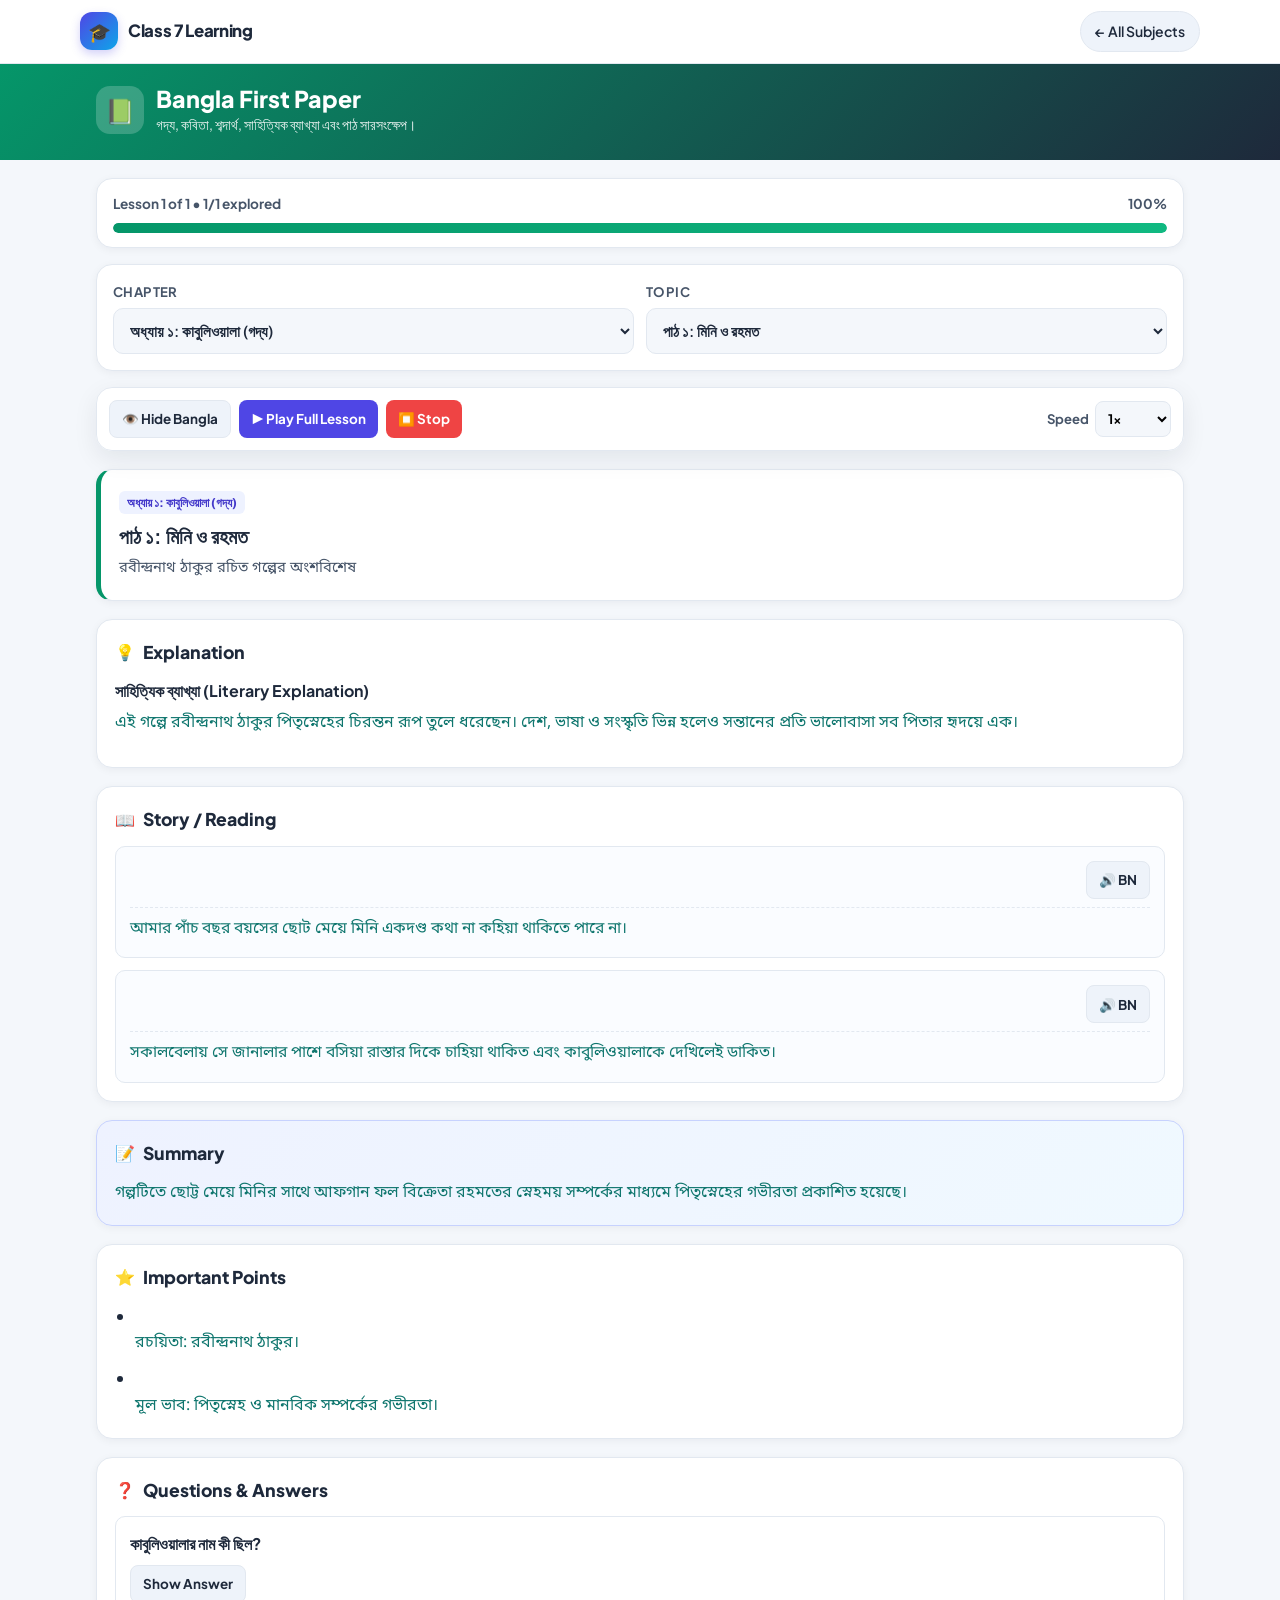
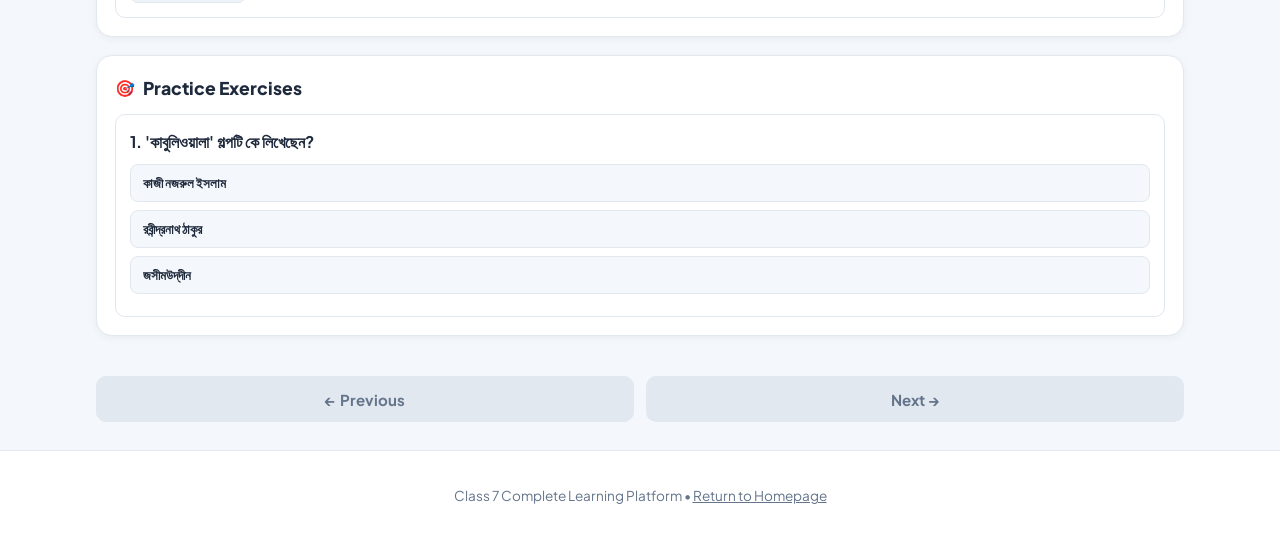
==== subjects/bangla-1st/index.html @ db6924ee "Updated The Folder Structure so that easily accommodate &  Integrate other subjects" ====
<!DOCTYPE html>
<html lang="en">
<head>
  <meta charset="UTF-8" />
  <meta name="viewport" content="width=device-width, initial-scale=1.0" />
  <title>Class 7 Subject | Class 7 Learning</title>
  <link rel="preconnect" href="https://fonts.googleapis.com" />
  <link rel="preconnect" href="https://fonts.gstatic.com" crossorigin />
  <link href="https://fonts.googleapis.com/css2?family=Noto+Sans+Bengali:wght@400;600;700&family=Plus+Jakarta+Sans:wght@400;600;700;800&display=swap" rel="stylesheet" />
  <link rel="stylesheet" href="../../assets/css/style.css" />
</head>
<body>
  <header class="site-header">
    <div class="container header-inner">
      <a href="../../index.html" class="brand">
        <span class="brand-badge" aria-hidden="true">🎓</span>
        <span>Class 7 Learning</span>
      </a>
      <div class="header-actions">
        <a href="../../index.html" class="nav-pill">&larr; All Subjects</a>
      </div>
    </div>
  </header>

  <section class="subject-banner" id="subject-banner">
    <div class="container subject-banner-inner">
      <div class="subject-title-row">
        <div class="subject-title-icon" id="subject-icon" aria-hidden="true">📖</div>
        <div>
          <h1 id="subject-title">Loading Subject...</h1>
          <p id="subject-subtitle">Class 7 Interactive Learning Module</p>
        </div>
      </div>
    </div>
  </section>

  <div class="container">
    <div class="progress-wrap" id="progress-wrap">
      <div class="progress-meta">
        <span id="progress-text">Lesson 1 of 1</span>
        <span id="progress-percent">0%</span>
      </div>
      <div class="progress-track">
        <div class="progress-fill" id="progress-fill"></div>
      </div>
    </div>

    <div class="selector-panel" id="selector-panel">
      <div class="control-group">
        <label for="chapter-select" class="control-label">Chapter</label>
        <select id="chapter-select" class="select-input"></select>
      </div>
      <div class="control-group">
        <label for="topic-select" class="control-label">Topic</label>
        <select id="topic-select" class="select-input"></select>
      </div>
    </div>

    <div class="learning-toolbar" id="learning-toolbar">
      <button type="button" class="btn btn-secondary btn-sm" id="toggle-bn-btn">👁️ Hide Bangla</button>
      <button type="button" class="btn btn-primary btn-sm" id="play-lesson-btn">▶️ Play Full Lesson</button>
      <button type="button" class="btn btn-danger btn-sm" id="stop-audio-btn">⏹️ Stop</button>
      <div class="speed-control">
        <label for="speed-select">Speed</label>
        <select id="speed-select" class="speed-select" aria-label="Speech speed">
          <option value="0.75">0.75x</option>
          <option value="1" selected>1x</option>
          <option value="1.25">1.25x</option>
        </select>
      </div>
      <div class="audio-notice" id="audio-notice" role="status" aria-live="polite"></div>
    </div>

    <main class="lesson-main" id="lesson-main"></main>

    <nav class="lesson-nav" id="lesson-nav" aria-label="Lesson navigation">
      <button type="button" class="btn btn-secondary" id="prev-topic-btn">&larr; Previous</button>
      <button type="button" class="btn btn-primary" id="next-topic-btn">Next &rarr;</button>
    </nav>
  </div>

  <footer class="site-footer" style="margin-top: 28px;">
    <div class="container">
      <p>Class 7 Complete Learning Platform &bull; <a href="../../index.html" style="color:inherit;">Return to Homepage</a></p>
    </div>
  </footer>

  <script src="../../assets/js/subjects.js"></script>
  <script src="./content.js"></script>
  <script src="../../assets/js/audio.js"></script>
  <script src="../../assets/js/subject.js"></script>
</body>
</html>
---- assets/css/style.css ----
/* ==========================================================================
   CLASS 7 LEARNING PLATFORM - COMMON DESIGN SYSTEM
   Mobile-first, colorful, accessible static educational UI
   ========================================================================== */

:root {
  /* Core Palette */
  --bg-page: #f4f7fb;
  --bg-surface: #ffffff;
  --bg-subtle: #eef3fa;
  --text-primary: #1e293b;
  --text-secondary: #475569;
  --text-muted: #64748b;
  --border-color: #e2e8f0;

  /* Brand & Action Colors */
  --primary: #4f46e5;
  --primary-dark: #4338ca;
  --primary-light: #eef2ff;
  --secondary: #0ea5e9;
  --success: #10b981;
  --success-light: #ecfdf5;
  --warning: #f59e0b;
  --warning-light: #fffbeb;
  --danger: #ef4444;
  --danger-light: #fef2f2;

  /* Typography */
  --font-sans: "Plus Jakarta Sans", "Segoe UI", system-ui, -apple-system, sans-serif;
  --font-bangla: "Noto Sans Bengali", "Hind Siliguri", "SolaimanLipi", "Kalpurush", sans-serif;
  --font-mono: "JetBrains Mono", "Fira Code", ui-monospace, monospace;

  /* Spacing & Radii */
  --radius-sm: 10px;
  --radius-md: 16px;
  --radius-lg: 22px;
  --radius-full: 9999px;

  /* Shadows */
  --shadow-sm: 0 2px 8px rgba(15, 23, 42, 0.05);
  --shadow-md: 0 8px 24px rgba(15, 23, 42, 0.08);
  --shadow-lg: 0 14px 32px rgba(79, 70, 229, 0.14);

  /* Layout */
  --container-max: 1120px;
  --header-height: 64px;
}

/* Reset & Base */
*,
*::before,
*::after {
  box-sizing: border-box;
}

html {
  font-size: 16px;
  scroll-behavior: smooth;
  -webkit-text-size-adjust: 100%;
}

body {
  margin: 0;
  padding: 0;
  font-family: var(--font-sans);
  background-color: var(--bg-page);
  color: var(--text-primary);
  line-height: 1.6;
  overflow-x: hidden;
  min-height: 100vh;
  display: flex;
  flex-direction: column;
}

.bn-text,
[lang="bn"] {
  font-family: var(--font-bangla);
  line-height: 1.75;
}

img {
  max-width: 100%;
  height: auto;
  display: block;
}

button,
select,
input {
  font-family: inherit;
}

/* Container */
.container {
  width: 100%;
  max-width: var(--container-max);
  margin: 0 auto;
  padding: 0 16px;
}

/* ==========================================================================
   HEADER & NAVIGATION
   ========================================================================== */
.site-header {
  position: sticky;
  top: 0;
  z-index: 100;
  background: rgba(255, 255, 255, 0.94);
  backdrop-filter: blur(10px);
  border-bottom: 1px solid var(--border-color);
  min-height: var(--header-height);
  display: flex;
  align-items: center;
}

.header-inner {
  display: flex;
  align-items: center;
  justify-content: space-between;
  gap: 12px;
  padding: 10px 0;
}

.brand {
  display: inline-flex;
  align-items: center;
  gap: 10px;
  text-decoration: none;
  color: var(--text-primary);
  font-weight: 800;
  font-size: 1.05rem;
  letter-spacing: -0.02em;
}

.brand-badge {
  width: 38px;
  height: 38px;
  border-radius: 12px;
  background: linear-gradient(135deg, #4f46e5, #0ea5e9);
  color: #ffffff;
  display: grid;
  place-items: center;
  font-size: 1.15rem;
  flex-shrink: 0;
  box-shadow: 0 4px 10px rgba(79, 70, 229, 0.25);
}

.header-actions {
  display: flex;
  align-items: center;
  gap: 8px;
}

.nav-pill {
  display: inline-flex;
  align-items: center;
  gap: 6px;
  padding: 8px 14px;
  border-radius: var(--radius-full);
  background: var(--bg-subtle);
  color: var(--text-primary);
  text-decoration: none;
  font-size: 0.875rem;
  font-weight: 600;
  border: 1px solid var(--border-color);
  min-height: 40px;
  transition: background 0.18s ease, transform 0.15s ease;
}

.nav-pill:hover {
  background: var(--primary-light);
  color: var(--primary-dark);
}

/* ==========================================================================
   HERO BANNER (HOMEPAGE)
   ========================================================================== */
.hero {
  background: linear-gradient(135deg, #4f46e5 0%, #2563eb 55%, #0ea5e9 100%);
  color: #ffffff;
  padding: 28px 0 34px;
  margin-bottom: 24px;
  border-bottom-left-radius: 28px;
  border-bottom-right-radius: 28px;
  box-shadow: var(--shadow-lg);
}

.hero-content {
  display: flex;
  flex-direction: column;
  gap: 14px;
}

.hero-kicker {
  display: inline-flex;
  align-items: center;
  gap: 6px;
  align-self: flex-start;
  background: rgba(255, 255, 255, 0.18);
  padding: 5px 12px;
  border-radius: var(--radius-full);
  font-size: 0.8rem;
  font-weight: 700;
  letter-spacing: 0.02em;
}

.hero h1 {
  margin: 0;
  font-size: 1.7rem;
  line-height: 1.22;
  font-weight: 800;
}

.hero p {
  margin: 0;
  font-size: 0.98rem;
  color: rgba(255, 255, 255, 0.92);
  max-width: 640px;
}

.hero-stats {
  display: flex;
  flex-wrap: wrap;
  gap: 10px;
  margin-top: 4px;
}

.hero-stat {
  background: rgba(255, 255, 255, 0.15);
  border: 1px solid rgba(255, 255, 255, 0.24);
  padding: 6px 12px;
  border-radius: var(--radius-sm);
  font-size: 0.82rem;
  font-weight: 600;
}

/* ==========================================================================
   FILTER BAR & SECTION HEADINGS
   ========================================================================== */
.section-bar {
  display: flex;
  flex-direction: column;
  gap: 12px;
  margin-bottom: 18px;
}

.section-title {
  margin: 0;
  font-size: 1.25rem;
  font-weight: 800;
  color: var(--text-primary);
}

.filter-pills {
  display: flex;
  flex-wrap: wrap;
  gap: 8px;
}

.filter-btn {
  padding: 8px 14px;
  border-radius: var(--radius-full);
  border: 1px solid var(--border-color);
  background: var(--bg-surface);
  color: var(--text-secondary);
  font-size: 0.85rem;
  font-weight: 600;
  cursor: pointer;
  min-height: 40px;
  transition: all 0.15s ease;
}

.filter-btn.active {
  background: var(--primary);
  color: #ffffff;
  border-color: var(--primary);
}

/* ==========================================================================
   SUBJECT CARDS GRID
   ========================================================================== */
.subjects-grid {
  display: grid;
  grid-template-columns: 1fr;
  gap: 16px;
  padding-bottom: 40px;
}

.subject-card {
  background: var(--bg-surface);
  border-radius: var(--radius-lg);
  border: 1px solid var(--border-color);
  padding: 20px;
  box-shadow: var(--shadow-sm);
  display: flex;
  flex-direction: column;
  gap: 14px;
  position: relative;
  overflow: hidden;
  transition: transform 0.18s ease, box-shadow 0.18s ease;
}

.subject-card::before {
  content: "";
  position: absolute;
  top: 0;
  left: 0;
  right: 0;
  height: 6px;
  background: var(--card-accent, var(--primary));
}

.subject-card.is-available:hover {
  transform: translateY(-3px);
  box-shadow: var(--shadow-md);
}

.subject-card.is-coming-soon {
  opacity: 0.88;
}

.card-top {
  display: flex;
  align-items: flex-start;
  justify-content: space-between;
  gap: 12px;
}

.subject-icon {
  width: 52px;
  height: 52px;
  border-radius: 16px;
  background: var(--card-bg, var(--primary-light));
  color: var(--card-accent, var(--primary));
  display: grid;
  place-items: center;
  font-size: 1.65rem;
  flex-shrink: 0;
}

.status-badge {
  display: inline-flex;
  align-items: center;
  gap: 5px;
  padding: 5px 11px;
  border-radius: var(--radius-full);
  font-size: 0.76rem;
  font-weight: 700;
  white-space: nowrap;
}

.status-available {
  background: var(--success-light);
  color: #047857;
}

.status-soon {
  background: var(--warning-light);
  color: #b45309;
}

.card-body h3 {
  margin: 0 0 6px;
  font-size: 1.15rem;
  font-weight: 800;
  color: var(--text-primary);
}

.card-body p {
  margin: 0;
  font-size: 0.9rem;
  color: var(--text-secondary);
}

.card-footer {
  margin-top: auto;
  padding-top: 6px;
}

/* ==========================================================================
   BUTTONS
   ========================================================================== */
.btn {
  display: inline-flex;
  align-items: center;
  justify-content: center;
  gap: 8px;
  min-height: 46px;
  padding: 10px 18px;
  border-radius: var(--radius-sm);
  font-size: 0.94rem;
  font-weight: 700;
  border: none;
  cursor: pointer;
  text-decoration: none;
  transition: background 0.15s ease, transform 0.12s ease, opacity 0.15s ease;
}

.btn:active:not(:disabled) {
  transform: scale(0.98);
}

.btn-block {
  width: 100%;
}

.btn-primary {
  background: var(--card-accent, var(--primary));
  color: #ffffff;
}

.btn-primary:hover {
  filter: brightness(0.94);
}

.btn-secondary {
  background: var(--bg-subtle);
  color: var(--text-primary);
  border: 1px solid var(--border-color);
}

.btn-secondary:hover {
  background: #e2e8f0;
}

.btn-success {
  background: var(--success);
  color: #ffffff;
}

.btn-danger {
  background: var(--danger);
  color: #ffffff;
}

.btn-disabled,
.btn:disabled {
  background: #e2e8f0;
  color: #64748b;
  cursor: not-allowed;
}

.btn-sm {
  min-height: 38px;
  padding: 6px 12px;
  font-size: 0.84rem;
  border-radius: 8px;
}

/* ==========================================================================
   SUBJECT PAGE SHELL & LEARNING CONTROLS
   ========================================================================== */
.subject-banner {
  background: linear-gradient(135deg, var(--subject-accent, #4f46e5), #1e293b);
  color: #ffffff;
  padding: 20px 0 24px;
  margin-bottom: 18px;
}

.subject-banner-inner {
  display: flex;
  flex-direction: column;
  gap: 10px;
}

.subject-title-row {
  display: flex;
  align-items: center;
  gap: 12px;
}

.subject-title-icon {
  width: 48px;
  height: 48px;
  border-radius: 14px;
  background: rgba(255, 255, 255, 0.2);
  display: grid;
  place-items: center;
  font-size: 1.5rem;
  flex-shrink: 0;
}

.subject-banner h1 {
  margin: 0;
  font-size: 1.45rem;
  font-weight: 800;
  line-height: 1.25;
}

.subject-banner p {
  margin: 0;
  font-size: 0.9rem;
  opacity: 0.92;
}

/* Progress Bar */
.progress-wrap {
  background: var(--bg-surface);
  border: 1px solid var(--border-color);
  border-radius: var(--radius-md);
  padding: 14px 16px;
  margin-bottom: 16px;
  box-shadow: var(--shadow-sm);
}

.progress-meta {
  display: flex;
  justify-content: space-between;
  align-items: center;
  font-size: 0.85rem;
  font-weight: 700;
  color: var(--text-secondary);
  margin-bottom: 8px;
}

.progress-track {
  width: 100%;
  height: 10px;
  background: var(--bg-subtle);
  border-radius: var(--radius-full);
  overflow: hidden;
}

.progress-fill {
  height: 100%;
  width: 0%;
  background: linear-gradient(90deg, var(--subject-accent, var(--primary)), var(--success));
  border-radius: var(--radius-full);
  transition: width 0.3s ease;
}

/* Selectors */
.selector-panel {
  background: var(--bg-surface);
  border: 1px solid var(--border-color);
  border-radius: var(--radius-md);
  padding: 16px;
  margin-bottom: 16px;
  box-shadow: var(--shadow-sm);
  display: grid;
  grid-template-columns: 1fr;
  gap: 12px;
}

.control-group {
  display: flex;
  flex-direction: column;
  gap: 6px;
}

.control-label {
  font-size: 0.82rem;
  font-weight: 700;
  color: var(--text-secondary);
  text-transform: uppercase;
  letter-spacing: 0.03em;
}

.select-input {
  width: 100%;
  min-height: 46px;
  padding: 10px 12px;
  border-radius: var(--radius-sm);
  border: 1px solid var(--border-color);
  background: var(--bg-page);
  color: var(--text-primary);
  font-size: 0.95rem;
  font-weight: 600;
}

/* Sticky Toolbar (Audio + Bangla Toggle) */
.learning-toolbar {
  position: sticky;
  top: 64px;
  z-index: 80;
  background: rgba(255, 255, 255, 0.96);
  backdrop-filter: blur(8px);
  border: 1px solid var(--border-color);
  border-radius: var(--radius-md);
  padding: 12px;
  margin-bottom: 18px;
  box-shadow: var(--shadow-md);
  display: flex;
  flex-wrap: wrap;
  align-items: center;
  gap: 8px;
}

.speed-control {
  display: inline-flex;
  align-items: center;
  gap: 6px;
  font-size: 0.82rem;
  font-weight: 700;
  color: var(--text-secondary);
  margin-left: auto;
}

.speed-select {
  min-height: 36px;
  padding: 4px 8px;
  border-radius: 8px;
  border: 1px solid var(--border-color);
  background: var(--bg-page);
  font-weight: 700;
  font-size: 0.82rem;
}

.audio-notice {
  width: 100%;
  background: var(--warning-light);
  color: #92400e;
  border: 1px solid #fde68a;
  border-radius: var(--radius-sm);
  padding: 8px 12px;
  font-size: 0.82rem;
  font-weight: 600;
  display: none;
}

.audio-notice.is-visible {
  display: block;
}

/* ==========================================================================
   LESSON CONTENT CARDS
   ========================================================================== */
.lesson-main {
  display: flex;
  flex-direction: column;
  gap: 18px;
  padding-bottom: 32px;
}

.content-card {
  background: var(--bg-surface);
  border: 1px solid var(--border-color);
  border-radius: var(--radius-md);
  padding: 18px;
  box-shadow: var(--shadow-sm);
}

.content-card-header {
  display: flex;
  align-items: center;
  gap: 8px;
  margin-bottom: 12px;
}

.content-card-header h2 {
  margin: 0;
  font-size: 1.1rem;
  font-weight: 800;
  color: var(--text-primary);
}

.topic-header-card {
  border-left: 5px solid var(--subject-accent, var(--primary));
}

.topic-header-card h2 {
  margin: 0 0 4px;
  font-size: 1.25rem;
}

.topic-subtitle {
  margin: 0;
  font-size: 0.92rem;
  color: var(--text-secondary);
}

/* Sentences & Dialogues */
.sentence-list {
  display: flex;
  flex-direction: column;
  gap: 12px;
}

.sentence-item {
  border: 1px solid var(--border-color);
  border-radius: var(--radius-sm);
  padding: 14px;
  background: #fafcff;
  transition: border-color 0.2s ease, background 0.2s ease;
}

.sentence-item.is-speaking {
  border-color: var(--primary);
  background: var(--primary-light);
  box-shadow: 0 0 0 3px rgba(79, 70, 229, 0.14);
}

.sentence-top {
  display: flex;
  align-items: flex-start;
  justify-content: space-between;
  gap: 10px;
}

.speaker-tag {
  display: inline-block;
  font-size: 0.75rem;
  font-weight: 800;
  color: var(--primary-dark);
  background: var(--primary-light);
  padding: 2px 8px;
  border-radius: 6px;
  margin-bottom: 6px;
}

.sentence-en {
  margin: 0;
  font-size: 1.02rem;
  font-weight: 600;
  color: var(--text-primary);
}

.sentence-bn {
  margin: 8px 0 0;
  padding-top: 8px;
  border-top: 1px dashed var(--border-color);
  font-size: 0.98rem;
  color: #0f766e;
}

.bn-hidden .sentence-bn,
.bn-hidden .bn-block {
  display: none;
}

.sentence-audio-actions {
  display: flex;
  gap: 6px;
  flex-shrink: 0;
}

/* Math Formulas & Step-by-step */
.formula-box {
  background: #f8fafc;
  border: 1px solid #cbd5e1;
  border-left: 4px solid var(--subject-accent, var(--primary));
  border-radius: var(--radius-sm);
  padding: 14px;
  margin-bottom: 12px;
}

.formula-expression {
  font-family: var(--font-mono);
  font-size: 1.08rem;
  font-weight: 700;
  color: var(--primary-dark);
  background: #ffffff;
  padding: 8px 12px;
  border-radius: 8px;
  border: 1px solid var(--border-color);
  overflow-x: auto;
  margin: 8px 0;
}

.steps-list {
  margin: 10px 0 0;
  padding-left: 20px;
  display: flex;
  flex-direction: column;
  gap: 8px;
}

.steps-list li {
  padding-left: 4px;
}

/* Definitions & Science Diagrams */
.definition-item {
  padding: 12px 14px;
  border-radius: var(--radius-sm);
  background: var(--bg-subtle);
  margin-bottom: 10px;
}

.definition-item:last-child {
  margin-bottom: 0;
}

.diagram-figure {
  margin: 0;
  padding: 12px;
  border: 1px solid var(--border-color);
  border-radius: var(--radius-sm);
  background: #ffffff;
  text-align: center;
}

.diagram-figure img {
  margin: 0 auto 10px;
  max-height: 280px;
  border-radius: 8px;
}

.diagram-figure figcaption {
  font-size: 0.88rem;
  color: var(--text-secondary);
}

/* Summary & Important Points */
.summary-box {
  background: linear-gradient(135deg, #eef2ff, #f0f9ff);
  border: 1px solid #c7d2fe;
}

.points-list {
  margin: 0;
  padding-left: 20px;
  display: flex;
  flex-direction: column;
  gap: 8px;
}

/* Q&A and Practice */
.qa-item {
  border: 1px solid var(--border-color);
  border-radius: var(--radius-sm);
  padding: 14px;
  margin-bottom: 10px;
}

.qa-item:last-child {
  margin-bottom: 0;
}

.qa-question {
  font-weight: 700;
  margin: 0 0 8px;
}

.qa-answer {
  margin: 8px 0 0;
  padding: 10px 12px;
  background: var(--success-light);
  border-radius: 8px;
  color: #065f46;
  display: none;
}

.qa-answer.is-open {
  display: block;
}

.practice-options {
  display: flex;
  flex-direction: column;
  gap: 8px;
  margin-top: 10px;
}

.option-btn {
  text-align: left;
  justify-content: flex-start;
  background: var(--bg-page);
  border: 1px solid var(--border-color);
  color: var(--text-primary);
  font-weight: 600;
}

.option-btn.is-correct {
  background: var(--success-light);
  border-color: var(--success);
  color: #065f46;
}

.option-btn.is-wrong {
  background: var(--danger-light);
  border-color: var(--danger);
  color: #991b1b;
}

.practice-feedback {
  margin-top: 8px;
  font-size: 0.88rem;
  font-weight: 700;
}

/* Prev / Next Navigation */
.lesson-nav {
  display: grid;
  grid-template-columns: 1fr 1fr;
  gap: 12px;
  margin-top: 8px;
}

/* Coming Soon Empty State */
.empty-state {
  text-align: center;
  padding: 36px 20px;
}

.empty-state-icon {
  font-size: 2.8rem;
  margin-bottom: 10px;
}

/* Footer */
.site-footer {
  margin-top: auto;
  background: var(--bg-surface);
  border-top: 1px solid var(--border-color);
  padding: 20px 0;
  text-align: center;
  font-size: 0.85rem;
  color: var(--text-muted);
}

/* ==========================================================================
   RESPONSIVE BREAKPOINTS (MOBILE-FIRST)
   ========================================================================== */
@media (min-width: 640px) {
  .hero h1 {
    font-size: 2.15rem;
  }

  .section-bar {
    flex-direction: row;
    align-items: center;
    justify-content: space-between;
  }

  .subjects-grid {
    grid-template-columns: repeat(2, 1fr);
  }

  .selector-panel {
    grid-template-columns: repeat(2, 1fr);
  }
}

@media (min-width: 1024px) {
  .subjects-grid {
    grid-template-columns: repeat(3, 1fr);
  }

  .hero {
    padding: 38px 0 44px;
  }
}
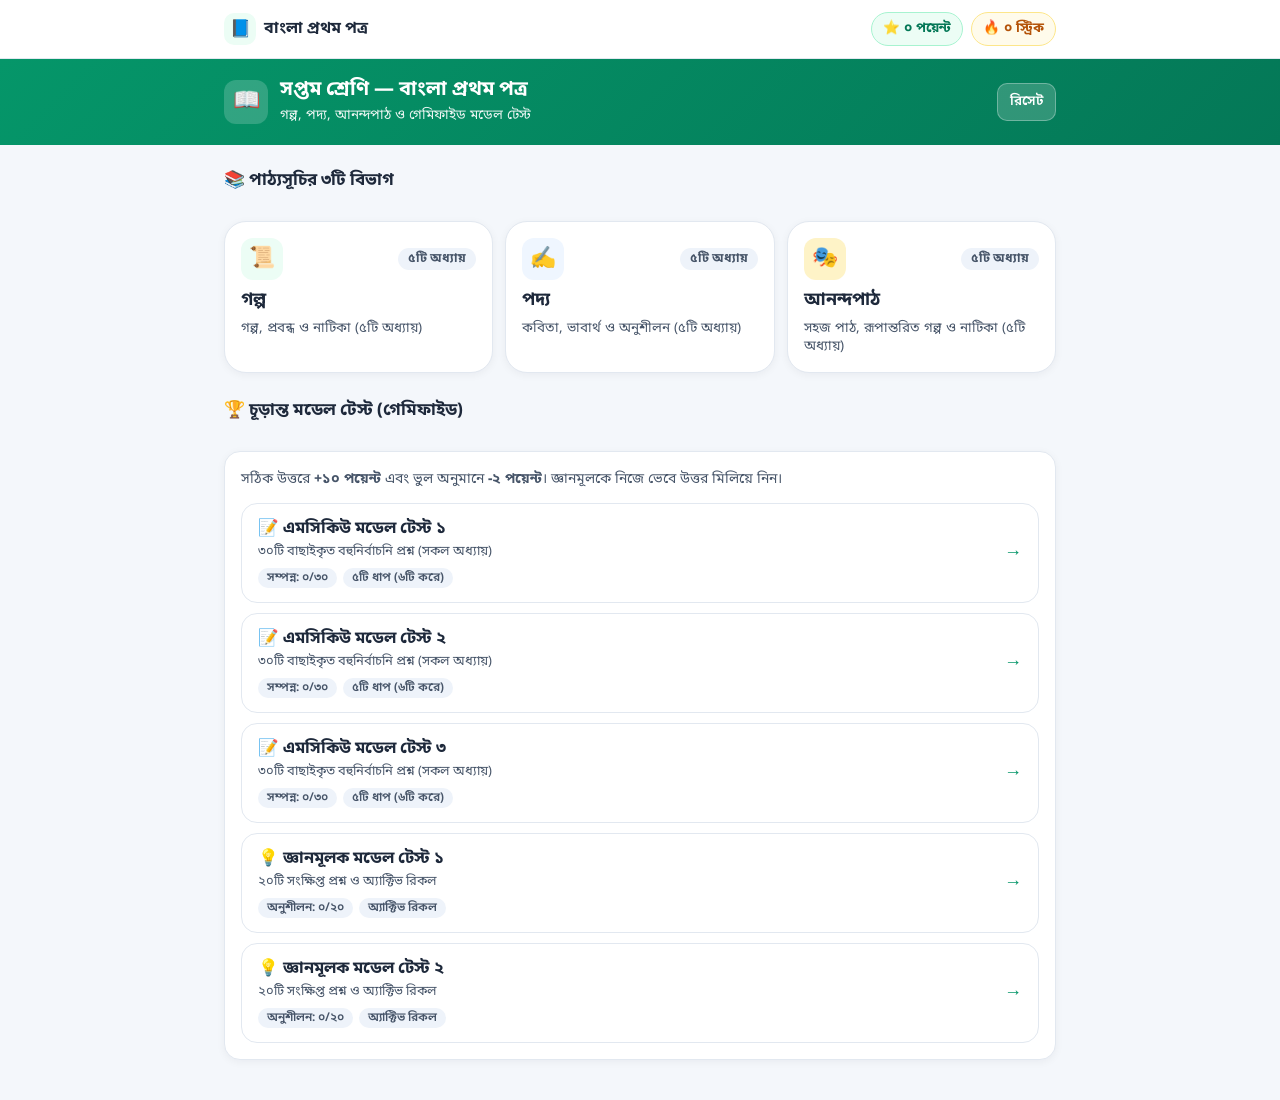
==== commit 8d08a8e5: "Bangla1 added" ====
--- a/subjects/bangla-1st/index.html
+++ b/subjects/bangla-1st/index.html
@@ -1,93 +1,1461 @@
 <!DOCTYPE html>
-<html lang="en">
+<html lang="bn">
 <head>
   <meta charset="UTF-8" />
   <meta name="viewport" content="width=device-width, initial-scale=1.0" />
-  <title>Class 7 Subject | Class 7 Learning</title>
+  <title>বাংলা প্রথম পত্র — সপ্তম শ্রেণি</title>
   <link rel="preconnect" href="https://fonts.googleapis.com" />
   <link rel="preconnect" href="https://fonts.gstatic.com" crossorigin />
   <link href="https://fonts.googleapis.com/css2?family=Noto+Sans+Bengali:wght@400;600;700&family=Plus+Jakarta+Sans:wght@400;600;700;800&display=swap" rel="stylesheet" />
-  <link rel="stylesheet" href="../../assets/css/style.css" />
+  <style>
+    :root {
+      --bg-page: #f4f7fb;
+      --bg-surface: #ffffff;
+      --bg-subtle: #eef3fa;
+      --text-primary: #1e293b;
+      --text-secondary: #475569;
+      --text-muted: #64748b;
+      --border-color: #e2e8f0;
+      --primary: #4f46e5;
+      --subject-accent: #059669;
+      --subject-accent-dark: #047857;
+      --subject-accent-light: #ecfdf5;
+      --success: #10b981;
+      --success-light: #ecfdf5;
+      --warning: #f59e0b;
+      --warning-light: #fffbeb;
+      --danger: #ef4444;
+      --danger-light: #fef2f2;
+      --font-sans: "Plus Jakarta Sans", "Noto Sans Bengali", system-ui, sans-serif;
+      --font-bangla: "Noto Sans Bengali", "Hind Siliguri", "SolaimanLipi", "Kalpurush", sans-serif;
+      --radius-sm: 10px;
+      --radius-md: 16px;
+      --radius-lg: 22px;
+      --radius-full: 9999px;
+      --shadow-sm: 0 2px 8px rgba(15, 23, 42, 0.05);
+      --shadow-md: 0 8px 24px rgba(15, 23, 42, 0.08);
+    }
+
+    *, *::before, *::after { box-sizing: border-box; }
+    html, body {
+      margin: 0;
+      padding: 0;
+      background: var(--bg-page);
+      color: var(--text-primary);
+      font-family: var(--font-bangla);
+      font-size: 15.5px;
+      line-height: 1.65;
+      -webkit-font-smoothing: antialiased;
+      overflow-x: hidden;
+    }
+
+    .container {
+      width: 100%;
+      max-width: 860px;
+      margin: 0 auto;
+      padding: 0 14px;
+    }
+
+    /* Sticky Header */
+    .site-header {
+      position: sticky;
+      top: 0;
+      z-index: 50;
+      background: rgba(255, 255, 255, 0.94);
+      backdrop-filter: blur(10px);
+      border-bottom: 1px solid var(--border-color);
+    }
+    .header-inner {
+      display: flex;
+      align-items: center;
+      justify-content: space-between;
+      gap: 10px;
+      min-height: 58px;
+      padding-top: 6px;
+      padding-bottom: 6px;
+    }
+    .brand {
+      display: inline-flex;
+      align-items: center;
+      gap: 8px;
+      font-weight: 700;
+      font-size: 16px;
+      color: var(--text-primary);
+      text-decoration: none;
+      cursor: pointer;
+      background: none;
+      border: none;
+      padding: 0;
+      font-family: inherit;
+    }
+    .brand-badge {
+      width: 32px;
+      height: 32px;
+      border-radius: 10px;
+      background: var(--subject-accent-light);
+      color: var(--subject-accent);
+      display: inline-flex;
+      align-items: center;
+      justify-content: center;
+      font-size: 17px;
+      flex-shrink: 0;
+    }
+    .header-stats {
+      display: flex;
+      align-items: center;
+      gap: 8px;
+      flex-wrap: wrap;
+    }
+    .stat-pill {
+      display: inline-flex;
+      align-items: center;
+      gap: 5px;
+      padding: 5px 11px;
+      border-radius: var(--radius-full);
+      font-size: 13.5px;
+      font-weight: 700;
+      background: var(--bg-subtle);
+      color: var(--text-primary);
+      border: 1px solid var(--border-color);
+      white-space: nowrap;
+    }
+    .stat-pill.xp {
+      background: var(--subject-accent-light);
+      color: var(--subject-accent-dark);
+      border-color: #a7f3d0;
+    }
+    .stat-pill.streak {
+      background: var(--warning-light);
+      color: #b45309;
+      border-color: #fde68a;
+    }
+
+    /* Subject Banner */
+    .subject-banner {
+      background: linear-gradient(135deg, #059669 0%, #047857 100%);
+      color: #ffffff;
+      padding: 18px 0;
+      margin-bottom: 18px;
+    }
+    .subject-title-row {
+      display: flex;
+      align-items: center;
+      justify-content: space-between;
+      gap: 12px;
+      flex-wrap: wrap;
+    }
+    .subject-title-left {
+      display: flex;
+      align-items: center;
+      gap: 12px;
+    }
+    .subject-title-icon {
+      width: 44px;
+      height: 44px;
+      border-radius: 12px;
+      background: rgba(255, 255, 255, 0.18);
+      display: flex;
+      align-items: center;
+      justify-content: center;
+      font-size: 22px;
+      flex-shrink: 0;
+    }
+    .subject-banner h1 {
+      margin: 0;
+      font-size: 20px;
+      font-weight: 700;
+      line-height: 1.3;
+    }
+    .subject-banner p {
+      margin: 2px 0 0;
+      font-size: 13.5px;
+      opacity: 0.92;
+    }
+
+    /* Buttons */
+    .btn {
+      display: inline-flex;
+      align-items: center;
+      justify-content: center;
+      gap: 6px;
+      min-height: 44px;
+      padding: 9px 15px;
+      border-radius: var(--radius-sm);
+      font-family: inherit;
+      font-size: 14.5px;
+      font-weight: 600;
+      cursor: pointer;
+      border: 1px solid transparent;
+      transition: transform 0.12s ease, background-color 0.15s ease, box-shadow 0.15s ease;
+      text-decoration: none;
+    }
+    .btn:active { transform: scale(0.98); }
+    .btn-sm { min-height: 38px; padding: 6px 12px; font-size: 13.5px; }
+    .btn-primary {
+      background: var(--subject-accent);
+      color: #ffffff;
+    }
+    .btn-primary:hover { background: var(--subject-accent-dark); }
+    .btn-secondary {
+      background: var(--bg-subtle);
+      color: var(--text-primary);
+      border-color: var(--border-color);
+    }
+    .btn-secondary:hover { background: #e2e8f0; }
+    .btn-danger {
+      background: var(--danger);
+      color: #ffffff;
+    }
+    .btn-success {
+      background: var(--success);
+      color: #ffffff;
+    }
+    .btn-outline-warn {
+      background: var(--warning-light);
+      color: #92400e;
+      border-color: #fcd34d;
+    }
+    .btn-disabled, .btn:disabled {
+      opacity: 0.5;
+      cursor: not-allowed;
+      transform: none;
+    }
+
+    /* Cards & Grids */
+    .main-stack {
+      display: flex;
+      flex-direction: column;
+      gap: 16px;
+      padding-bottom: 40px;
+    }
+    .content-card {
+      background: var(--bg-surface);
+      border: 1px solid var(--border-color);
+      border-radius: var(--radius-md);
+      padding: 16px;
+      box-shadow: var(--shadow-sm);
+    }
+    .section-heading {
+      margin: 4px 0 10px;
+      font-size: 17px;
+      font-weight: 700;
+      color: var(--text-primary);
+      display: flex;
+      align-items: center;
+      gap: 8px;
+    }
+
+    .category-grid {
+      display: grid;
+      grid-template-columns: repeat(3, 1fr);
+      gap: 12px;
+    }
+    @media (max-width: 600px) {
+      .category-grid { grid-template-columns: 1fr; }
+    }
+    .category-card {
+      background: var(--bg-surface);
+      border: 1.5px solid var(--border-color);
+      border-radius: var(--radius-lg);
+      padding: 16px;
+      box-shadow: var(--shadow-sm);
+      cursor: pointer;
+      text-align: left;
+      font-family: inherit;
+      display: flex;
+      flex-direction: column;
+      gap: 8px;
+      transition: border-color 0.15s ease, transform 0.15s ease, box-shadow 0.15s ease;
+    }
+    .category-card:hover {
+      border-color: var(--subject-accent);
+      transform: translateY(-2px);
+      box-shadow: var(--shadow-md);
+    }
+    .cat-top {
+      display: flex;
+      align-items: center;
+      justify-content: space-between;
+      width: 100%;
+    }
+    .cat-icon {
+      width: 42px;
+      height: 42px;
+      border-radius: 12px;
+      display: flex;
+      align-items: center;
+      justify-content: center;
+      font-size: 21px;
+    }
+    .cat-badge {
+      font-size: 12.5px;
+      font-weight: 700;
+      padding: 3px 10px;
+      border-radius: var(--radius-full);
+      background: var(--bg-subtle);
+      color: var(--text-secondary);
+    }
+    .cat-title {
+      font-size: 18px;
+      font-weight: 700;
+      color: var(--text-primary);
+      margin: 0;
+    }
+    .cat-desc {
+      font-size: 13.5px;
+      color: var(--text-secondary);
+      margin: 0;
+    }
+
+    /* Chapter List */
+    .chapter-list {
+      display: flex;
+      flex-direction: column;
+      gap: 10px;
+    }
+    .chapter-item {
+      background: var(--bg-surface);
+      border: 1.5px solid var(--border-color);
+      border-radius: var(--radius-md);
+      padding: 14px 16px;
+      display: flex;
+      align-items: center;
+      justify-content: space-between;
+      gap: 12px;
+      cursor: pointer;
+      text-align: left;
+      width: 100%;
+      font-family: inherit;
+      transition: border-color 0.15s ease, box-shadow 0.15s ease;
+    }
+    .chapter-item:hover {
+      border-color: var(--subject-accent);
+      box-shadow: var(--shadow-sm);
+    }
+    .chapter-item h3 {
+      margin: 0 0 3px;
+      font-size: 16.5px;
+      font-weight: 700;
+      color: var(--text-primary);
+    }
+    .chapter-meta {
+      font-size: 13px;
+      color: var(--text-secondary);
+      margin: 0;
+    }
+    .chapter-pills {
+      display: flex;
+      flex-wrap: wrap;
+      gap: 6px;
+      margin-top: 8px;
+    }
+    .mini-pill {
+      font-size: 12px;
+      font-weight: 600;
+      padding: 2px 9px;
+      border-radius: var(--radius-full);
+      background: var(--bg-subtle);
+      color: var(--text-secondary);
+    }
+    .mini-pill.done {
+      background: var(--success-light);
+      color: #047857;
+    }
+
+    /* Tabs inside Chapter */
+    .tab-bar {
+      display: grid;
+      grid-template-columns: repeat(3, 1fr);
+      gap: 8px;
+      background: var(--bg-surface);
+      padding: 6px;
+      border-radius: var(--radius-md);
+      border: 1px solid var(--border-color);
+    }
+    .tab-btn {
+      min-height: 42px;
+      border: none;
+      border-radius: var(--radius-sm);
+      background: transparent;
+      color: var(--text-secondary);
+      font-family: inherit;
+      font-size: 14px;
+      font-weight: 700;
+      cursor: pointer;
+      padding: 6px 8px;
+      transition: background 0.15s ease, color 0.15s ease;
+    }
+    .tab-btn.active {
+      background: var(--subject-accent);
+      color: #ffffff;
+    }
+
+    /* Summary Cards + Audio */
+    .audio-toolbar {
+      display: flex;
+      align-items: center;
+      justify-content: space-between;
+      flex-wrap: wrap;
+      gap: 10px;
+      background: var(--bg-surface);
+      border: 1px solid var(--border-color);
+      border-radius: var(--radius-md);
+      padding: 12px 14px;
+    }
+    .speed-group {
+      display: inline-flex;
+      align-items: center;
+      gap: 4px;
+      background: var(--bg-subtle);
+      padding: 3px;
+      border-radius: var(--radius-sm);
+    }
+    .speed-btn {
+      border: none;
+      background: transparent;
+      padding: 5px 9px;
+      border-radius: 7px;
+      font-family: inherit;
+      font-size: 13px;
+      font-weight: 700;
+      color: var(--text-secondary);
+      cursor: pointer;
+    }
+    .speed-btn.active {
+      background: #ffffff;
+      color: var(--subject-accent);
+      box-shadow: 0 1px 3px rgba(0,0,0,0.08);
+    }
+
+    .summary-section-card {
+      background: var(--bg-surface);
+      border: 1.5px solid var(--border-color);
+      border-left: 4px solid var(--subject-accent);
+      border-radius: var(--radius-md);
+      padding: 15px 16px;
+      transition: background-color 0.2s ease, border-color 0.2s ease;
+    }
+    .summary-section-card.is-speaking {
+      background: var(--subject-accent-light);
+      border-color: var(--subject-accent);
+    }
+    .summary-sec-head {
+      display: flex;
+      align-items: flex-start;
+      justify-content: space-between;
+      gap: 10px;
+      margin-bottom: 10px;
+    }
+    .summary-sec-title {
+      margin: 0;
+      font-size: 16.5px;
+      font-weight: 700;
+      color: var(--text-primary);
+    }
+    .summary-sec-body {
+      margin: 0;
+      font-size: 15px;
+      color: var(--text-primary);
+      white-space: pre-line;
+      line-height: 1.75;
+    }
+
+    /* Stepper / Progress */
+    .step-bar {
+      display: flex;
+      align-items: center;
+      justify-content: space-between;
+      gap: 10px;
+      flex-wrap: wrap;
+      margin-bottom: 12px;
+    }
+    .step-dots {
+      display: flex;
+      gap: 6px;
+      flex-wrap: wrap;
+    }
+    .step-dot {
+      padding: 5px 11px;
+      border-radius: var(--radius-full);
+      border: 1px solid var(--border-color);
+      background: var(--bg-surface);
+      font-family: inherit;
+      font-size: 13px;
+      font-weight: 700;
+      color: var(--text-secondary);
+      cursor: pointer;
+    }
+    .step-dot.active {
+      background: var(--subject-accent);
+      color: #ffffff;
+      border-color: var(--subject-accent);
+    }
+    .step-dot.completed {
+      background: var(--success-light);
+      color: #047857;
+      border-color: #a7f3d0;
+    }
+
+    .progress-track {
+      width: 100%;
+      height: 8px;
+      background: var(--bg-subtle);
+      border-radius: var(--radius-full);
+      overflow: hidden;
+      margin: 8px 0 14px;
+    }
+    .progress-fill {
+      height: 100%;
+      background: var(--subject-accent);
+      border-radius: var(--radius-full);
+      transition: width 0.25s ease;
+    }
+
+    /* MCQ Card */
+    .mcq-card {
+      background: var(--bg-surface);
+      border: 1px solid var(--border-color);
+      border-radius: var(--radius-md);
+      padding: 15px;
+      margin-bottom: 12px;
+    }
+    .mcq-q {
+      font-size: 15.5px;
+      font-weight: 600;
+      margin: 0 0 12px;
+      white-space: pre-line;
+      color: var(--text-primary);
+    }
+    .mcq-source-tag {
+      display: inline-block;
+      font-size: 11.5px;
+      font-weight: 600;
+      padding: 2px 8px;
+      border-radius: var(--radius-full);
+      background: var(--bg-subtle);
+      color: var(--text-muted);
+      margin-bottom: 8px;
+    }
+    .practice-options {
+      display: flex;
+      flex-direction: column;
+      gap: 8px;
+    }
+    .option-btn {
+      width: 100%;
+      min-height: 44px;
+      text-align: left;
+      padding: 10px 14px;
+      border-radius: var(--radius-sm);
+      border: 1.5px solid var(--border-color);
+      background: #ffffff;
+      color: var(--text-primary);
+      font-family: inherit;
+      font-size: 14.5px;
+      font-weight: 500;
+      cursor: pointer;
+      display: flex;
+      align-items: flex-start;
+      gap: 10px;
+      transition: border-color 0.12s ease, background-color 0.12s ease;
+    }
+    .option-btn:hover:not(:disabled) {
+      border-color: var(--subject-accent);
+      background: #f8fafc;
+    }
+    .option-btn.is-correct {
+      background: var(--success-light);
+      border-color: var(--success);
+      color: #065f46;
+      font-weight: 700;
+    }
+    .option-btn.is-wrong {
+      background: var(--danger-light);
+      border-color: var(--danger);
+      color: #991b1b;
+    }
+    .practice-feedback {
+      margin-top: 10px;
+      font-size: 13.5px;
+      font-weight: 600;
+      padding: 8px 12px;
+      border-radius: var(--radius-sm);
+    }
+    .practice-feedback.ok { background: var(--success-light); color: #065f46; }
+    .practice-feedback.err { background: var(--danger-light); color: #991b1b; }
+
+    /* Gyanmulok Active Recall Card */
+    .qa-item {
+      background: var(--bg-surface);
+      border: 1px solid var(--border-color);
+      border-radius: var(--radius-md);
+      padding: 15px;
+      margin-bottom: 12px;
+    }
+    .qa-question {
+      font-size: 15.5px;
+      font-weight: 600;
+      margin: 0 0 10px;
+      color: var(--text-primary);
+    }
+    .qa-answer {
+      display: none;
+      margin-top: 10px;
+      padding: 11px 13px;
+      border-radius: var(--radius-sm);
+      background: var(--subject-accent-light);
+      border-left: 3px solid var(--subject-accent);
+      font-size: 15px;
+      color: #064e3b;
+    }
+    .qa-answer.is-open { display: block; }
+    .qa-actions {
+      display: flex;
+      flex-wrap: wrap;
+      gap: 8px;
+      margin-top: 10px;
+    }
+
+    /* Notice / Toast */
+    .notice-box {
+      background: var(--warning-light);
+      border: 1px solid #fde68a;
+      color: #92400e;
+      padding: 10px 14px;
+      border-radius: var(--radius-sm);
+      font-size: 13.5px;
+      margin-bottom: 10px;
+    }
+    .missing-card {
+      background: #f8fafc;
+      border: 1px dashed #cbd5e1;
+      border-radius: var(--radius-md);
+      padding: 14px 16px;
+      color: var(--text-secondary);
+      font-size: 14px;
+    }
+    .lesson-nav {
+      display: grid;
+      grid-template-columns: 1fr 1fr;
+      gap: 10px;
+      margin-top: 12px;
+    }
+    .toast-float {
+      position: fixed;
+      bottom: 18px;
+      left: 50%;
+      transform: translateX(-50%);
+      background: #1e293b;
+      color: #ffffff;
+      padding: 9px 16px;
+      border-radius: var(--radius-full);
+      font-size: 13.5px;
+      font-weight: 600;
+      box-shadow: var(--shadow-md);
+      z-index: 100;
+      opacity: 0;
+      pointer-events: none;
+      transition: opacity 0.2s ease;
+    }
+    .toast-float.show { opacity: 1; }
+  </style>
 </head>
 <body>
   <header class="site-header">
     <div class="container header-inner">
-      <a href="../../index.html" class="brand">
-        <span class="brand-badge" aria-hidden="true">🎓</span>
-        <span>Class 7 Learning</span>
-      </a>
-      <div class="header-actions">
-        <a href="../../index.html" class="nav-pill">&larr; All Subjects</a>
+      <button type="button" class="brand" id="btnHomeBrand">
+        <span class="brand-badge" aria-hidden="true">📘</span>
+        <span>বাংলা প্রথম পত্র</span>
+      </button>
+      <div class="header-stats">
+        <span class="stat-pill xp" id="hdrPoints">⭐ ০ পয়েন্ট</span>
+        <span class="stat-pill streak" id="hdrStreak">🔥 ০ স্ট্রিক</span>
+        <button type="button" class="btn btn-secondary btn-sm" id="btnHeaderHome" style="display:none;">← হোম</button>
       </div>
     </div>
   </header>
 
-  <section class="subject-banner" id="subject-banner">
-    <div class="container subject-banner-inner">
+  <section class="subject-banner">
+    <div class="container">
       <div class="subject-title-row">
-        <div class="subject-title-icon" id="subject-icon" aria-hidden="true">📖</div>
-        <div>
-          <h1 id="subject-title">Loading Subject...</h1>
-          <p id="subject-subtitle">Class 7 Interactive Learning Module</p>
+        <div class="subject-title-left">
+          <div class="subject-title-icon" aria-hidden="true">📖</div>
+          <div>
+            <h1 id="bannerTitle">সপ্তম শ্রেণি — বাংলা প্রথম পত্র</h1>
+            <p id="bannerSub">গল্প, পদ্য, আনন্দপাঠ ও গেমিফাইড মডেল টেস্ট</p>
+          </div>
         </div>
+        <button type="button" class="btn btn-sm" id="btnResetProgress" style="background:rgba(255,255,255,0.18);color:#fff;border-color:rgba(255,255,255,0.3);">রিসেট</button>
       </div>
     </div>
   </section>
 
-  <div class="container">
-    <div class="progress-wrap" id="progress-wrap">
-      <div class="progress-meta">
-        <span id="progress-text">Lesson 1 of 1</span>
-        <span id="progress-percent">0%</span>
-      </div>
-      <div class="progress-track">
-        <div class="progress-fill" id="progress-fill"></div>
-      </div>
-    </div>
-
-    <div class="selector-panel" id="selector-panel">
-      <div class="control-group">
-        <label for="chapter-select" class="control-label">Chapter</label>
-        <select id="chapter-select" class="select-input"></select>
-      </div>
-      <div class="control-group">
-        <label for="topic-select" class="control-label">Topic</label>
-        <select id="topic-select" class="select-input"></select>
-      </div>
-    </div>
-
-    <div class="learning-toolbar" id="learning-toolbar">
-      <button type="button" class="btn btn-secondary btn-sm" id="toggle-bn-btn">👁️ Hide Bangla</button>
-      <button type="button" class="btn btn-primary btn-sm" id="play-lesson-btn">▶️ Play Full Lesson</button>
-      <button type="button" class="btn btn-danger btn-sm" id="stop-audio-btn">⏹️ Stop</button>
-      <div class="speed-control">
-        <label for="speed-select">Speed</label>
-        <select id="speed-select" class="speed-select" aria-label="Speech speed">
-          <option value="0.75">0.75x</option>
-          <option value="1" selected>1x</option>
-          <option value="1.25">1.25x</option>
-        </select>
-      </div>
-      <div class="audio-notice" id="audio-notice" role="status" aria-live="polite"></div>
-    </div>
-
-    <main class="lesson-main" id="lesson-main"></main>
-
-    <nav class="lesson-nav" id="lesson-nav" aria-label="Lesson navigation">
-      <button type="button" class="btn btn-secondary" id="prev-topic-btn">&larr; Previous</button>
-      <button type="button" class="btn btn-primary" id="next-topic-btn">Next &rarr;</button>
-    </nav>
-  </div>
-
-  <footer class="site-footer" style="margin-top: 28px;">
-    <div class="container">
-      <p>Class 7 Complete Learning Platform &bull; <a href="../../index.html" style="color:inherit;">Return to Homepage</a></p>
-    </div>
-  </footer>
-
-  <script src="../../assets/js/subjects.js"></script>
-  <script src="./content.js"></script>
-  <script src="../../assets/js/audio.js"></script>
-  <script src="../../assets/js/subject.js"></script>
+  <main class="container main-stack" id="appRoot"></main>
+
+  <div class="toast-float" id="toastEl"></div>
+
+  <script>
+    const APP_DATA = {"chapters": [{"id": "pakhi", "category": "goddo", "title": "পাখি", "author": "লীলা মজুমদার", "sections": [{"title": "সেকশন ১: লেখক পরিচিতি ও পটভূমি", "body": "‘পাখি’ গল্পটি লিখেছেন প্রখ্যাত শিশুসাহিত্যিক লীলা মজুমদার। তিনি ১৯০৮ খ্রিষ্টাব্দে কলকাতার বিখ্যাত রায় পরিবারে জন্মগ্রহণ করেন (আদি পৈতৃক নিবাস বৃহত্তর ময়মনসিংহ) এবং ২০০৭ সালে মৃত্যুবরণ করেন। গল্পটি তাঁর ‘চিরকালের সেরা’ গল্প-সংকলন থেকে নেওয়া হয়েছে। এই গল্পের মূল উদ্দেশ্য হলো প্রাণীদের প্রতি শিক্ষার্থীদের মনে মমত্ববোধ ও সমবেদনা জাগিয়ে তোলা।"}, {"title": "সেকশন ২: কুমুর অসুস্থতা ও সোনাঝুরিতে আগমন", "body": "গল্পের প্রধান চরিত্র কিশোরী কুমু। কঠিন অসুখ থেকে সেরে উঠলেও তার ডান পা-টা দুর্বল হয়ে গেছে—মাটি থেকে মাত্র এক বিঘত (আধা হাত পরিমাণ) ওঠে, তার বেশি ওঠে না। আগে সে তিন মাস শুয়ে কাটিয়েছে এবং পরের তিন মাস পায়ে লোহার ফ্রেম বেঁধে হাঁটতে শিখেছে। শরীর চাঙ্গা করার জন্য মাসিদের পরামর্শে তাকে টানা তিন মাসের জন্য সোনাঝুরিতে দিদিমার (দিম্মা) বাড়িতে পাঠানো হয়। কুমু পড়াশোনায় খুব ভালো ছিল। তার ভয়—সহপাঠী হাসি ও রত্না ওপরের ক্লাসে উঠে যাবে, আর সে নিচের ক্লাসে পড়ে থাকবে। তবে বাবা তাকে আশ্বস্ত করেন যে, ওখানে লাটু নামে এক মজার ছেলে আছে, আর লাটুর বাড়ির মাস্টার কুমুকেও পড়াবেন।"}, {"title": "সেকশন ৩: অতিথি পাখির আগমন ও আহত বুনো হাঁস", "body": "সোনাঝুরিতে দিদিমার দোতলা বাড়ির বড় ঘরের জানালার সামনেই রয়েছে মস্ত এক বিল। একদিন সন্ধ্যার একটু আগে বৃষ্টি থেমে গেলে ঝাঁকে ঝাঁকে সাদা-ফিকে ছাই রঙের বুনো হাঁস ঝুপঝাপ শব্দ করে বিলের জলে নামে। লাটু এক ছড়া সাদা ফুল হাতে ঘরে এসে কুমুর খাটের ওপর রাখে এবং এয়ারগান না থাকায় আফসোস করে। কুমু জানায়, এমন সুন্দর পাখি মারতে তার ইচ্ছে করে না। দিদিমা জানান, শীত পড়লেই এই অতিথি পাখিরা উত্তরের ঠান্ডা দেশ থেকে উড়ে আসে, বাঁধের কাছে দু-তিন দিন বিশ্রাম নেয়, তারপর আবার দক্ষিণ দিকে (সমুদ্রের ওপর দিয়ে ভারত মহাসাগরে অবস্থিত আন্দামান দ্বীপ পর্যন্ত) উড়ে যায়। রাতেই দূরে দুম দুম করে বন্দুকের গুলির শব্দ শোনা যায়।"}, {"title": "সেকশন ৪: পাখি উদ্ধার ও চিকিৎসা", "body": "পরদিন সকালে কুমু জানালা দিয়ে দেখে, লেবু গাছের পাতার আড়ালে ডাল ঘেঁষে বসে আছে ছোট্ট একটি ছাই রঙের বুনো হাঁস। তার বুক প্রায় সাদা, চোখ কালো মখমলের মতো, আর শিকারির বন্দুকের গুলি লাগায় একদিকের ডানা ঝুলে আছে ও রক্ত ঝরছে। ভয়ে পাখিটির সমস্ত শরীর থরথর করে কাঁপছে। কুমু মমতাভরে বলে, “তোমার কোনো ভয় নেই, কোনো ভয় নেই।” দিদিমা দেখলে কাজের লোক মঙ্গলকে দিয়ে পাখিটি ফেলে দিতে বলবেন—এই ভয়ে তারা দিদিমাকে কিছু জানায় না।\nকুমু চেয়েছিল চুন-হলুদ দিয়ে ডানা বেঁধে পাখিটিকে নিজের বিছানায় লেপের নিচে গরম জায়গায় রাখতে। কিন্তু খাবার সমস্যার কথা ভেবে লাটু বুদ্ধি করে একটি ঝুড়ি দিয়ে লেবু গাছের ডালে পাখিটির জন্য বাসা বেঁধে দেয়, যাতে সে নিজেই পোকামাকড় ধরে খেতে পারে। ধরার সময় ভয়ে পাখিটি ডানা ঝাপটায় এবং ঠুকরে ঠুকরে লাটুর হাত থেকে রক্ত বের করে দেয়। লাটু তাকে খপ করে ধরে ঝুড়িতে বসায় এবং ডানায় নিজের পা কাটার সময়কার হলদে মলম লাগিয়ে দেয়।"}, {"title": "সেকশন ৫: বিপদ থেকে রক্ষা ও সুস্থ হওয়ার লড়াই", "body": "ঝুড়িতে বসে পাখিটি কালো ঠোঁট দিয়ে বুকের পালক পরিষ্কার করে এবং গাছের ডাল থেকে পোকামাকড় খুঁটে খায়। কুমু বালিশের তলার বিস্কুটের বাক্স থেকে বিস্কুট ছুড়ে দিলেও পাখিটি তা খায় না। একদিন একটি হলদে বিড়াল লেবু গাছের ডালে উঠে পাখিটিকে আক্রমণ করতে গেলে, তেজস্বী পাখিটি ডানা ঝাপটে বিড়ালটিকে ভাগিয়ে দেয়। দূর থেকে দুটো কাক এই লড়াইয়ের মজা দেখে।\nদু-দিন পর বিলের পাখির ঝাঁক দক্ষিণ দিকে উড়ে গেলে, ঝুড়ির পাখিটিও ওড়ার চেষ্টা করতে গিয়ে নিচে পড়ে ডালের ফাঁকে আটকে যায়। স্কুল থেকে ফিরে লাটু আবার তাকে ঝুড়িতে তুলে দেয় ও ওষুধ লাগায়। পাখিটির এই বাঁচার ও সুস্থ হওয়ার লড়াই দেখে কুমুও অনুপ্রাণিত হয়। সে ভাবত, পা ভালো থাকলে সে মার কাছে থাকত, রোজ স্কুলে যেত, সন্ধ্যাবেলায় সাঁতার শিখত। পাখির মতো ধৈর্য ধরে সে-ও ঘরময় হেঁটে বেড়াতে শুরু করে, নিজের বিছানা গোছায়, অঙ্ক কষে এবং মা-বাবাকে চিঠি লেখে যে সে পরীক্ষা দেবে।"}, {"title": "সেকশন ৬: মুক্তি ও গল্পের মূল শিক্ষা", "body": "প্রায় এক মাস পর একদিন খুব বৃষ্টি হয়। বৃষ্টি থেমে রোদ উঠলে পাখিটি ডানা মেলে পালক শুকায়—কুমু অবাক হয়ে দেখে পাখিটির ডানা পুরোপুরি সেরে গেছে! তার দু-দিন পর দুপুরে আকাশ দিয়ে বুনো হাঁসের একটি বড় ঝাঁক তীরের মতো নকশা করে উড়ে গেলে পাখিটি উড়ে মগডালে বসে। সারারাত বুনো হাঁসেরা বিলে বিশ্রাম নেওয়ার পর, পরদিন সকালে দল বেঁধে আকাশে উড়লে কুমুর পাখিটিও তাদের সঙ্গ নেয়।\nসে বিকেলে কুমু নিজে হেঁটে নিচে নেমে দিদিমাকে জানায়, বুনো হাঁসটার মতো তারও ডান পা-টা একটু ছোট হলেও সে বেশ ভালো চলতে পারে। লাটু ও কুমু মিলে দিদিমাকে পাখির পুরো গল্পটি বললে দিদিমা খুশি হয়ে কুমুর মাথায় হাত বুলিয়ে বলেন, “ওমা, বলিসনি কেন, আমিও যে পাখি ভালোবাসি।”\nমূলভাব (সৃজনশীল প্রশ্নের জন্য): অসুস্থ কুমু ও আহত বুনো হাঁসটির সুস্থ হয়ে ওঠার সমান্তরাল লড়াই গল্পটির মূল উপজীব্য। প্রাণীর প্রতি কিশোর-কিশোরীর নিঃস্বার্থ ভালোবাসা, সেবা ও মমত্ববোধ কীভাবে একটি বিপন্ন প্রাণকে বাঁচিয়ে তুলতে পারে এবং সেই প্রাণীর জীবনসংগ্রাম কীভাবে একজন অসুস্থ মানুষকেও আত্মবিশ্বাসী করে তুলতে পারে—তা-ই এই গল্পে ফুটে উঠেছে।"}], "gyan": [{"q": "কুমু কোথায় থাকে?", "a": "কুমু সোনাঝুরিতে, তার দিদিমার (দিম্মার) বাড়িতে থাকে।"}, {"q": "কুমু কীভাবে হাঁটতে শিখল?", "a": "কুমু পায়ে লোহার ফ্রেম বেঁধে হাঁটতে শিখেছিল।"}, {"q": "কুমুর পড়ার কী অবস্থা ছিল?", "a": "কুমু পড়ায় খুব ভালো ছিল, কিন্তু অসুস্থতার কারণে পড়াশোনায় বিরতি পড়েছিল।"}, {"q": "কুমু কেন দিম্মার বাড়িতে গিয়েছিল?", "a": "কুমু শারীরিকভাবে দুর্বল ছিল, তাই পুরোপুরি সেরে ওঠার জন্য তাকে দিম্মার বাড়িতে পাঠানো হয়েছিল।"}, {"q": "দিম্মার বাড়ির জানালা দিয়ে কুমু কী দেখেছিল?", "a": "কুমু জানালা দিয়ে বিলের জল এবং ঝাঁকে ঝাঁকে বুনো হাঁসদের নামতে দেখেছিল।"}, {"q": "কুমু কীভাবে বুনো হাঁসের দিকে তাকিয়ে ছিল?", "a": "কুমু আহত বুনো হাঁসটির দিকে একদৃষ্টে চেয়ে ছিল।"}, {"q": "লাটু কেন বুনো হাঁসকে শিকার করতে চেয়েছিল?", "a": "লাটুর এয়ারগান না থাকায় সে হাঁসগুলো মারতে পারছিল না বলে মনোঃকষ্ট প্রকাশ করেছিল।"}, {"q": "কুমু কীভাবে বুনো হাঁসের শিকার না করতে বলেছিল?", "a": "কুমু বলেছিল, “বন্দুক নেই ভালোই হয়েছে। অমন সুন্দর পাখিও মারতে ইচ্ছে করে!”"}, {"q": "কুমু বুনো হাঁসের জন্য কী করতে চেয়েছিল?", "a": "কুমু বুনো হাঁসের ডানা সেরে ওঠার জন্য চুন-হলুদ দিয়ে ডানা বেঁধে গরম জায়গায় রাখতে চেয়েছিল।"}, {"q": "লাটু বুনো হাঁসকে কীভাবে ঝুড়িতে ভরেছিল?", "a": "লাটু পাখিটিকে খপ করে ধরে দড়ি দিয়ে বাঁধা ঝুড়িতে বসিয়েছিল এবং তার ডানায় হলদে মলম লাগিয়ে দিয়েছিল।"}, {"q": "কুমু কি লাটুকে পাখি বাঁচানোর জন্য সাহায্য করেছিল?", "a": "হ্যাঁ, কুমু লাটুকে পাখি বাঁচানোর জন্য পরামর্শ ও সাহস দিয়ে সাহায্য করেছিল।"}, {"q": "কুমুর ডান পা-টা মাটি থেকে কত বিঘত উপরে ওঠে?", "a": "কুমুর ডান পা-টা মাটি থেকে এক বিঘত উপরে ওঠে।"}, {"q": "কুমুকে সোনাঝুরিতে কয় মাস রাখার কথা মাসিরা বলেছিল?", "a": "কুমুকে সোনাঝুরিতে টানা তিন মাস রাখার কথা মাসিরা বলেছিল।"}, {"q": "কুমু বুনো হাঁসের জন্য কী খাবার দিতে চেয়েছিল?", "a": "কুমু বালিশের তলার বাক্স থেকে বিস্কুট ছুড়ে দিয়েছিল, কিন্তু পাখিটি তা খায়নি।"}, {"q": "কুমু বুনো হাঁসকে কোথায় রাখার পরামর্শ দিয়েছিল?", "a": "কুমু বুনো হাঁসকে তার বিছানায়, লেপের মধ্যে রাখার পরামর্শ দিয়েছিল।"}, {"q": "লাটু পাখির থাকার জন্য কী ব্যবস্থা করেছিল?", "a": "লাটু ঝুড়ি দিয়ে লেবু গাছের ডালে পাখিটির জন্য একটি বাসা বেঁধে দিয়েছিল।"}, {"q": "কুমু পাখিটির কাছ থেকে কী শিখেছিল?", "a": "কুমু পাখিটির বাঁচার সংগ্রাম দেখে ধৈর্য ধরে সুস্থ হতে ও আত্মবিশ্বাসী হতে শিখেছিল।"}, {"q": "কুমু কোথায় চিঠি পাঠিয়েছিল?", "a": "কুমু তার মা-বাবাকে চিঠি পাঠিয়েছিল।"}, {"q": "কুমুর সহপাঠীদের নাম কী?", "a": "কুমুর সহপাঠীদের নাম হাসি ও রত্না।"}, {"q": "লাটু কুমুর জন্য কী ফুল নিয়ে আসে?", "a": "লাটু কুমুর জন্য এক ছড়া সাদা ফুল নিয়ে আসে।"}, {"q": "শীতকালে অতিথি পাখিরা কোথা থেকে ঝাঁকে ঝাঁকে উড়ে আসে?", "a": "শীতকালে অতিথি পাখিরা উত্তরের ঠান্ডা দেশ থেকে ঝাঁকে ঝাঁকে উড়ে আসে।"}, {"q": "শীতকালে অতিথি পাখিগুলো কোন দিকে উড়ে যায়?", "a": "শীতকালে অতিথি পাখিগুলো দক্ষিণ দিকে উড়ে যায়।"}, {"q": "আন্দামান দ্বীপ কোথায় অবস্থিত?", "a": "আন্দামান দ্বীপ ভারত মহাসাগরে অবস্থিত।"}, {"q": "‘বিঘত’ শব্দের অর্থ কী?", "a": "‘বিঘত’ শব্দের অর্থ আধা হাত পরিমাণ।"}, {"q": "লেবু গাছে পাখিটিকে কে আক্রমণ করে?", "a": "লেবু গাছে পাখিটিকে একটি হলদে বিড়াল আক্রমণ করে।"}, {"q": "কে ঠুকরে ঠুকরে লাটুর হাত থেকে রক্ত বের করে দিল?", "a": "আহত বুনো হাঁসটি ঠুকরে ঠুকরে লাটুর হাত থেকে রক্ত বের করে দিল।"}, {"q": "‘পাখি’ গল্পটিকে কোথা থেকে চয়ন করা হয়েছে?", "a": "‘পাখি’ গল্পটিকে ‘চিরকালের সেরা’ গল্প-সংকলন থেকে চয়ন করা হয়েছে।"}, {"q": "লীলা মজুমদার কত খ্রিষ্টাব্দে জন্মগ্রহণ করেন?", "a": "লীলা মজুমদার ১৯০৮ খ্রিষ্টাব্দে জন্মগ্রহণ করেন।"}], "mcqs": [{"q": "কুমু কিসের ফ্রেম পায়ে বেঁধে হাঁটতে শিখেছিল?", "options": ["লোহার", "কাঠের", "রূপার", "ইস্পাতের"], "ans": 0}, {"q": "কারা উপরের ক্লাসে উঠে যাবে?", "options": ["হাসি ও লাটু", "লাটু ও রত্না", "হাসি ও রত্না", "হাশি ও লাটু"], "ans": 2}, {"q": "বিলের জলে কী মিশে যাচ্ছে?", "options": ["বন্যার পানি", "ঝরনার ঢেউ", "বৃষ্টির জলের ফোঁটা", "বিলের জলের ঢেউ"], "ans": 2}, {"q": "‘পাখি’ গল্পে বৃষ্টি শুরু হয়ে আবার কখন থেমে যায়?", "options": ["বিকেলবেলা", "দুপুরবেলা", "দুপুরের পর", "সন্ধ্যার একটু আগে"], "ans": 3}, {"q": "বুনো হাঁস কীভাবে জলে নেমেছিল?", "options": ["ঝুপঝাপ শব্দ করে", "ছলাৎ ছলাৎ শব্দ করে", "টপাটপ শব্দ করে", "দুম দুম শব্দ করে"], "ans": 0}, {"q": "লাটু সাদা ফুলটা কোথায় রাখে?", "options": ["কুমুর টেবিলের উপর", "কুমুর খাটের উপর", "কুমুর চেয়ারের উপর", "কুমুর বইয়ের উপর"], "ans": 1}, {"q": "ছাই রঙের বুনো হাঁসটি কোথায় ছিল?", "options": ["পেয়ারা গাছের পাতার আড়ালে", "ডালিম গাছের পাতার আড়ালে", "লেবু গাছের পাতার আড়ালে", "জাম গাছের পাতার আড়ালে"], "ans": 2}, {"q": "বুনো হাঁসের বুকের রং কেমন ছিল?", "options": ["সাদা", "সবুজ", "নীল", "খয়েরি"], "ans": 0}, {"q": "কার সমস্ত শরীর থরথর করে কাঁপছে?", "options": ["বুনো হাঁসের", "কুমুর", "লাটুর", "দিদিমার"], "ans": 0}, {"q": "বুনো হাঁসের একদিকের ডানা ঝুলে থাকার কারণ কী?", "options": ["বনের হিংস্র প্রাণী আক্রমণ করেছে বলে", "শিকারির বন্দুকের গুলি লেগেছে বলে", "হলদে বিড়াল হামলা করেছে বলে", "শিকারির ডালের আঘাতে ডানা ভেঙে গেছে বলে"], "ans": 1}, {"q": "‘তোমার কোনো ভয় নেই, কোনো ভয় নেই’—উক্তিটি কার?", "options": ["কুমুর", "লাটুর", "হাসির", "রত্নার"], "ans": 0}, {"q": "কে পাখিটিকে খপ করে ধরে ফেলে?", "options": ["কুমু", "লাটু", "দিদিমা", "হাসি"], "ans": 1}, {"q": "পা ভালো হলে কুমু কখন সাঁতার শিখত?", "options": ["সকালবেলা", "বিকেলবেলা", "সন্ধ্যাবেলা", "দুপুরবেলা"], "ans": 2}, {"q": "পাখিটি ঝুড়িতে বসে কী পরিষ্কার করছে?", "options": ["পিঠের পালক", "পায়ের ময়লা", "ডানার রক্ত", "বুকের পালক"], "ans": 3}, {"q": "কুমুর বালিশের তলায় কী ছিল?", "options": ["চকলেটের প্যাকেট", "বিস্কুটের বাক্স", "বাদামের প্যাকেট", "চানাচুরের প্যাকেট"], "ans": 1}, {"q": "কুমু কিসের নতুন বই পড়তে চেষ্টা করল?", "options": ["উপন্যাসের", "নাটকের", "কবিতার", "গল্পের"], "ans": 3}, {"q": "পাখিটি দেখতে পেলে দিদিমা কাকে ডাকতে পারেন বলে কুমুর ধারণা?", "options": ["কুমুকে", "লাটুকে", "মঙ্গলকে", "রত্নাকে"], "ans": 2}, {"q": "কে দূর থেকে বুনো হাঁস ও বিড়ালের লড়াইয়ের মজা দেখল?", "options": ["কুমু", "লাটু", "দিদিমা", "দুটো কাক"], "ans": 3}, {"q": "দু-দিন পর পাখির ঝাঁক বিল থেকে কোন দিকে উড়ে গেল?", "options": ["দক্ষিণ দিকে", "উত্তর দিকে", "পূর্ব দিকে", "পশ্চিম দিকে"], "ans": 0}, {"q": "হাঁসটি ঝুড়ি থেকে পড়ে কিসে আটকে ছিল?", "options": ["ডালের ফাঁকে", "দড়ির সাথে", "জালের মাঝে", "লতার সাথে"], "ans": 0}, {"q": "কিসের আনন্দে কুমু ঘরময় হেঁটে বেড়ায়?", "options": ["বাড়ি ফেরার আনন্দে", "নিজের সুস্থতার আনন্দে", "পাখিটার সুস্থ হয়ে উঠার আনন্দে", "স্বচ্ছন্দে হাঁটতে পারার আনন্দে"], "ans": 2}, {"q": "সারারাত বুনো হাঁসেরা কী করে?", "options": ["ঘুমিয়ে থাকে", "ডাকাডাকি করে", "উড়ে বেড়ায়", "বিশ্রাম করে"], "ans": 3}, {"q": "লাটু ও কুমু দিদিমাকে কিসের গল্প বলেছিল?", "options": ["মমতার গল্প", "পাখির গল্প", "সাহসের গল্প", "বইয়ের গল্প"], "ans": 1}, {"q": "‘আমিও যে পাখি ভালোবাসি’ উক্তিটি কার?", "options": ["মাসিমার", "দিদিমার", "কুমুর মায়ের", "মঙ্গলের"], "ans": 1}, {"q": "সোনাঝুরিতে দিদিমার বাড়িতে—\ni. দোতলায় বড় ঘর রয়েছে\nii. ঘরের জানালার সম্মুখে বিল রয়েছে\niii. পাখির বড় খাঁচা রয়েছে\nনিচের কোনটি সঠিক?", "options": ["i ও ii", "i ও iii", "ii ও iii", "i, ii ও iii"], "ans": 0}, {"q": "লাটু পাখির জন্য লেবু গাছের ডালে বাসা বেঁধে দেয়, যাতে—\ni. পাখি নিজেই পোকামাকড় ধরে খেতে পারে\nii. পাখি ভাঙা ডানা নিয়ে পড়ে না যায়\niii. পাখি মন মতো উড়াল দিতে পারে\nনিচের কোনটি সঠিক?", "options": ["i ও ii", "i ও iii", "ii ও iii", "i, ii ও iii"], "ans": 0}, {"q": "কুমুর পা ভালো থাকলে—\ni. মার কাছে থাকত\nii. রোজ ইস্কুলে যেত\niii. সন্ধ্যাবেলায় সাঁতার শিখত\nনিচের কোনটি সঠিক?", "options": ["i ও ii", "i ও iii", "ii ও iii", "i, ii ও iii"], "ans": 3}, {"q": "লাটু আহত পাখিটাকে ধরার সময়, পাখি—\ni. তার ডানা ঝটপটানি শুরু করে\nii. লাটুর হাতে ঠোকরাতে থাকে\niii. উড়াল দিয়ে চলে যায়\nনিচের কোনটি সঠিক?", "options": ["i ও ii", "i ও iii", "ii ও iii", "i, ii ও iii"], "ans": 0}, {"q": "‘পাখি’ গল্পে বর্ণিত অতিথি পাখিদের বৈশিষ্ট্য হলো—\ni. উত্তরের ঠান্ডা দেশ থেকে উড়ে আসে\nii. বাঁধের কাছে দু-তিন দিন বিশ্রাম করে\niii. আবার দক্ষিণ দিকে উড়ে যায়\nনিচের কোনটি সঠিক?", "options": ["i ও ii", "i ও iii", "ii ও iii", "i, ii ও iii"], "ans": 3}, {"q": "পাখিটিকে বাঁচাতে কুমুর পরামর্শ ছিল—\ni. চুন হলুদ দিয়ে ডানা বেঁধে দেওয়া\nii. খাঁচায় বন্দি করে খাবার দেওয়া\niii. গরম জায়গায় রাখা\nনিচের কোনটি সঠিক?", "options": ["i ও ii", "i ও iii", "ii ও iii", "i, ii ও iii"], "ans": 1}]}, {"id": "pitropurush", "category": "goddo", "title": "পিতৃপুরুষের গল্প", "author": "হারুন হাবীব", "sections": [{"title": "সেকশন ১: লেখক পরিচিতি ও পাঠের উদ্দেশ্য", "body": "‘পিতৃপুরুষের গল্প’ লিখেছেন কথাসাহিত্যিক হারুন হাবীব। তিনি নিজে একজন গেরিলা মুক্তিযোদ্ধা এবং ১৯৭১ সালের রণাঙ্গন সংবাদদাতা ছিলেন। তিনি ১৯৪৮ সালে জামালপুরে জন্মগ্রহণ করেন। তাঁর উল্লেখযোগ্য বইয়ের মধ্যে রয়েছে—‘প্রিয়যোদ্ধা’, ‘ছোটগল্পসমগ্র ১৯৭১’, ‘মুক্তিযুদ্ধের নির্বাচিত প্রবন্ধ’ এবং ‘Blood and Brutality’। এই গল্পটি পড়ার মূল উদ্দেশ্য হলো শিক্ষার্থীদের মধ্যে দেশ, জাতি, ইতিহাস ও ঐতিহ্য সম্পর্কে জানার আগ্রহ সৃষ্টি করা।"}, {"title": "সেকশন ২: মুক্তিযোদ্ধা কাজল মামা ও অন্তুর অপেক্ষা", "body": "কিশোর অন্তু ঢাকা শহরে বসবাস করে। তার মামার নাম কাজল, যিনি গ্রামে থাকতেই বেশি পছন্দ করেন। অন্তুর মা চিঠি লিখে কাজল মামাকে ঢাকায় আসতে বলতেন এবং চাকরি না হওয়া পর্যন্ত নিজের বাসায় থাকতে বলতেন, কিন্তু মামা আসতেন না। ১৯৭১ সালে কাজল মামা যখন ঢাকা বিশ্ববিদ্যালয়ে পড়তেন, তখন মুক্তিযুদ্ধ শুরু হয়। তিনি পড়াশোনা ছেড়ে গ্রামে চলে যান এবং রাতদিন এ-গ্রাম সে-গ্রাম ঘুরে ছেলেদের জোগাড় করে মিছিল-মিটিং ও রাইফেল জোগাড় করে ট্রেনিং দিতেন। অন্তুর নানা বিপদে পড়ার ভয়ে বকলে মামা আত্মবিশ্বাস নিয়ে বলতেন, “বাঘা বাঙালিরা এবার যুদ্ধ করবে, বাবা। স্বাধীনতা এবার আসবেই।”\nমামার এই সাহসী যুদ্ধের গল্প শোনার জন্য অন্তু বার্ষিক পরীক্ষার পর থেকেই অধীর আগ্রহে অপেক্ষা করছিল। মায়ের পরামর্শে সে কাউকে না জানিয়ে মামাকে চিঠি লেখে, যেন এবারের একুশে ফেব্রুয়ারিতে মামা অবশ্যই ঢাকায় আসেন। অন্তু সাধারণত রাত ৯টা-সাড়ে ৯টায় ঘুমিয়ে পড়লেও আঠারো তারিখ রাতে মামার অপেক্ষায় এগারোটা পর্যন্ত জেগে থাকে।"}, {"title": "সেকশন ৩: কাজল মামার আগমন ও ঢাকার ইতিহাস", "body": "উনিশ তারিখ ভোরবেলা শেষ রাতের ট্রেনে কাজল মামা ঢাকায় পৌঁছান। তিনি জানান, পাঁচ দিন ঢাকায় থাকবেন এবং এর মধ্যে চার দিনই অন্তুকে নিয়ে ঘুরবেন ও গল্প শোনাবেন। সকালে মোহাম্মদপুরের নূরজাহান রোড থেকে রিকশায় চড়ে দুজনে বের হয়। লালমাটিয়া-ধানমন্ডি হয়ে যাওয়ার সময় মামা অন্তুকে ‘সাতমসজিদ রোড’-এর ইতিহাস জানান।\nমামা বলেন, অতীত মানে আমাদের আগের দিন, আর পুরোনো দিনের ওপরই বর্তমান গড়ে ওঠে। মোগল আমলে মোগল বাদশা জাহাঙ্গীরের নামে ঢাকা শহরের নাম ছিল ‘জাহাঙ্গীরনগর’। সেই সময়ে তৈরি হওয়া পুরোনো ‘সাতগম্বুজ মসজিদ’-এর নাম থেকেই এই রাস্তাটির নাম হয়েছে সাতমসজিদ রোড (যা পিলখানার মোড় থেকে মোহাম্মদপুর এসে সাতগম্বুজ মসজিদে ঠেকেছে)।"}, {"title": "সেকশন ৪: যুদ্ধ বনাম মুক্তিযুদ্ধ এবং বিশ্ববিদ্যালয়ের স্মৃতি", "body": "রিকশা নিউমার্কেট ও নীলক্ষেত পেরিয়ে ঢাকা বিশ্ববিদ্যালয় এলাকায় ঢুকলে অন্তু মামার ছাত্রজীবন ও যুদ্ধের কথা জিজ্ঞেস করে। কাজল মামা তাকে ‘যুদ্ধ’ ও ‘মুক্তিযুদ্ধ’-এর পার্থক্য বুঝিয়ে দেন। সাধারণ যুদ্ধ হয় রাজায় রাজায় বা এক দেশের সাথে আরেক দেশের লোভ-লালসা ও শক্তি প্রদর্শনের জন্য, যাতে সাধারণ মানুষের কষ্ট হয়। কিন্তু মুক্তিযুদ্ধ হয় একটি জাতির স্বাধীনতার জন্য, বেঁচে থাকার জন্য এবং সব অন্যায়-অত্যাচার ও শৃঙ্খল থেকে মুক্ত হওয়ার জন্য।\nএরপর জগন্নাথ হলের সামনে এসে মামা জানান, তিনি থাকতেন ‘হাজী মুহাম্মদ মহসীন হলে’। পাকিস্তানি সামরিক শাসকরা বাংলাদেশকে গোলাম করে রাখতে চেয়েছিল। আর ছাত্ররা তরুণ হওয়ায় এবং পাকিস্তানিদের সব অন্যায়ের প্রতিবাদ করায়, পঁচিশে মার্চের রাতে পাকিস্তানি হানাদার বাহিনীর গুলির প্রথম শিকার হয় ছাত্ররাই। তারা জগন্নাথ হলের মাঠের কাছে কয়েক শত ছাত্রকে একসাথে দাঁড় করিয়ে গুলি করে হত্যা করেছিল।"}, {"title": "সেকশন ৫: শহিদ মিনার, ভাষা আন্দোলন ও পিতৃপুরুষের পরিচয়", "body": "কেন্দ্রীয় শহিদ মিনারের সামনে এসে রিকশার ভাড়া মিটিয়ে মামা ও অন্তু সিঁড়ি বেয়ে ওপরে ওঠে। মামা বলেন, পৃথিবীর প্রতিটি স্বাধীন জাতির স্বাধীনতার পেছনে প্রচুর ত্যাগ-তিতিক্ষা ও রক্তের ইতিহাস থাকে। সেই রক্তের স্মৃতি ধরে রাখতেই শহিদ মিনারের মতো স্মৃতিসৌধ গড়ে ওঠে। অন্তু জানায়, মায়ের ভাষা বাংলাকে রক্ষা করতে গিয়ে এখানে অনেক বাঙালি প্রাণ দিয়েছিল।\nমামা খুশি হয়ে ১৯৫২ সালের একুশে ফেব্রুয়ারির ইতিহাস বলেন। পাকিস্তানি শাসকরা বাঙালিদের ওপর তাদের ‘উর্দু’ ভাষা ও সংস্কৃতি চাপিয়ে দিতে চেয়েছিল। বাঙালিরা এর প্রতিবাদ করলে পাকিস্তানি পুলিশ গুলি চালায় এবং চাপ চাপ রক্তে এই মাটি ভিজে যায়। এই ঘটনা শুনে অন্তুর মন খারাপ হয়ে যায়। মামা তখন বলেন, বাহান্ন সালে যাঁরা রক্ত দিয়েছেন, তাঁরাই আমাদের ‘পিতৃপুরুষ’ এবং বাঙালি জাতির প্রথম শহিদ। তাঁদের রক্তের বিনিময়েই বাংলা ভাষা রাষ্ট্রীয় মর্যাদা পেয়েছে এবং একুশে ফেব্রুয়ারি থেকেই বাঙালির স্বাধীনতার মূল সংগ্রাম শুরু হয়, যা দীর্ঘ উনিশ বছর পর ১৯৭১ সালের মুক্তিযুদ্ধের মাধ্যমে পূর্ণতা পায়।"}, {"title": "সেকশন ৬: শহিদদের প্রতি শ্রদ্ধা ও গল্পের মূল শিক্ষা", "body": "শহিদ মিনার থেকে নেমে জুতো পরে ফেরার সময় কাজল মামা ও অন্তু এক মিনিট নীরবে দাঁড়িয়ে একুশে ফেব্রুয়ারির ভাষা শহিদদের প্রতি গভীর শ্রদ্ধা জানায়।\nমূলভাব (সৃজনশীল প্রশ্নের জন্য): ‘পিতৃপুরুষের গল্প’ আমাদের গৌরবোজ্জ্বল ইতিহাস ও ঐতিহ্যের কথা মনে করিয়ে দেয়। ১৯৫২ সালের ভাষা আন্দোলন থেকে শুরু করে ১৯৭১ সালের মহান মুক্তিযুদ্ধ—প্রতিটি সংগ্রামে আমাদের পূর্বপুরুষ বা পিতৃপুরুষেরা যে আত্মত্যাগ করেছেন, সেই ইতিহাসের ওপর দাঁড়িয়েই আজকের স্বাধীন বাংলাদেশ। নতুন প্রজন্মের কিশোর-কিশোরীদের এই সঠিক ইতিহাস জানা এবং পিতৃপুরুষদের প্রতি শ্রদ্ধাশীল হওয়া অপরিহার্য—গল্পটিতে এই শিক্ষাই ফুটে উঠেছে।"}], "gyan": [{"q": "১৯৭১ সালে কাজল মামা কোথায় পড়তেন?", "a": "১৯৭১ সালে কাজল মামা ঢাকা বিশ্ববিদ্যালয়ে পড়তেন।"}, {"q": "কাজল মামা গ্রামে কেন থাকতে পছন্দ করতেন?", "a": "কাজল মামার গ্রাম খুব ভালো লাগত বলে তিনি গ্রামে থাকতে পছন্দ করতেন।"}, {"q": "কাজল মামা গ্রামে এসে কী কী কাজ করেছিলেন?", "a": "কাজল মামা গ্রামে এসে ছেলেদের জোগাড় করে মিছিল-মিটিং করেছিলেন এবং রাইফেল জোগাড় করে ট্রেনিং দিয়েছিলেন।"}, {"q": "অন্তু কী কারণে কাজল মামাকে চিঠি লিখেছিল?", "a": "কাজল মামা যেন একুশে ফেব্রুয়ারিতে ঢাকায় আসেন এবং অন্তুকে মুক্তিযুদ্ধের গল্প শোনান—সেজন্য অন্তু চিঠি লিখেছিল।"}, {"q": "কাজল মামা ঢাকায় কখন এসে পৌঁছেছিলেন?", "a": "কাজল মামা উনিশ তারিখ ভোরবেলায় (শেষ রাতের ট্রেনে) ঢাকায় এসে পৌঁছেছিলেন।"}, {"q": "অন্তু কাজল মামার সঙ্গে কোথায় গিয়েছিল?", "a": "অন্তু কাজল মামার সঙ্গে রিকশায় ঘুরে ঢাকা বিশ্ববিদ্যালয় এলাকা ও কেন্দ্রীয় শহিদ মিনারে গিয়েছিল।"}, {"q": "সাতমসজিদ রোডের নামকরণের ইতিহাস কী?", "a": "মোগল আমলে তৈরি হওয়া ‘সাতগম্বুজ মসজিদ’-এর নাম অনুসারে রাস্তাটির নামকরণ হয়েছে সাতমসজিদ রোড।"}, {"q": "কাজল মামা ঢাকা বিশ্ববিদ্যালয়ের কোন হলে থাকতেন?", "a": "কাজল মামা ঢাকা বিশ্ববিদ্যালয়ের হাজী মুহাম্মদ মহসীন হলে থাকতেন।"}, {"q": "শহিদ মিনারে কেন ফুল দেওয়ার কথা ছিল?", "a": "একুশে ফেব্রুয়ারি ভাষা শহিদদের স্মরণে ও শ্রদ্ধা জানাতে শহিদ মিনারে ফুল দেওয়ার কথা ছিল।"}, {"q": "একুশে ফেব্রুয়ারির শহিদরা কেন বাঙালির প্রথম শহিদ?", "a": "বাংলা ভাষাকে রাষ্ট্রীয় মর্যাদা দেওয়ার জন্য এবং অধিকার আদায়ের সংগ্রামে তাঁরা সর্বপ্রথম নিজেদের প্রাণ দিয়েছিলেন বলে তাঁরা বাঙালির প্রথম শহিদ।"}, {"q": "কাজল মামা ও অন্তু একুশে ফেব্রুয়ারির শহিদদের শ্রদ্ধা জানাতে কী করেছিলেন?", "a": "তাঁরা শহিদ মিনার থেকে নেমে এক মিনিট নীরবে দাঁড়িয়ে ভাষা শহিদদের প্রতি শ্রদ্ধা জানিয়েছিলেন।"}, {"q": "মুক্তিযুদ্ধ আর সাধারণ যুদ্ধের মধ্যে পার্থক্য কী?", "a": "সাধারণ যুদ্ধ রাজা-রাজা বা দুই দেশের মধ্যে লোভ-লালসায় হয়, কিন্তু মুক্তিযুদ্ধ একটি জাতির স্বাধীনতার জন্য এবং অন্যায়-অত্যাচার থেকে মুক্তির জন্য হয়।"}, {"q": "১৯৫২ সালের একুশে ফেব্রুয়ারিতে কী ঘটেছিল?", "a": "১৯৫২ সালের একুশে ফেব্রুয়ারিতে পাকিস্তানি পুলিশ বাংলা ভাষার দাবিতে আন্দোলনরত বাঙালিদের ওপর গুলি চালিয়ে অনেককে হত্যা করেছিল।"}, {"q": "অন্তুর মামার নাম কী?", "a": "অন্তুর মামার নাম কাজল।"}, {"q": "অন্তু প্রত্যেক দিন রাত কয়টা নাগাদ ঘুমিয়ে পড়ে?", "a": "অন্তু প্রত্যেক দিন রাত ৯টা-সাড়ে ৯টা নাগাদ ঘুমিয়ে পড়ে।"}, {"q": "কাজল মামা অন্তুদের বাড়িতে কত দিন থাকবেন বলেছিলেন?", "a": "কাজল মামা অন্তুদের বাড়িতে ৫ দিন থাকবেন বলেছিলেন।"}, {"q": "অন্তু ও কাজল মামা কোথা থেকে রিকশায় উঠেছিল?", "a": "অন্তু ও কাজল মামা মোহাম্মদপুরের নূরজাহান রোড থেকে রিকশায় উঠেছিল।"}, {"q": "ঢাকা শহরের পূর্বনাম কী ছিল?", "a": "ঢাকা শহরের পূর্বনাম ছিল ‘জাহাঙ্গীরনগর’।"}, {"q": "কারা বাংলাদেশটাকে গোলাম করে রাখতে চেয়েছিল?", "a": "পাকিস্তানের সামরিক শাসকরা বাংলাদেশটাকে গোলাম করে রাখতে চেয়েছিল।"}, {"q": "আমাদের পিতৃপুরুষ কারা?", "a": "১৯৫২ সালের ভাষা শহিদরাসহ জাতির মুক্তির জন্য আত্মত্যাগকারী পূর্বপুরুষেরা আমাদের পিতৃপুরুষ।"}, {"q": "চাপ চাপ রক্তে কোথাকার মাটি ভিজে গেছে?", "a": "চাপ চাপ রক্তে শহিদ মিনার প্রাঙ্গণের মাটি ভিজে গেছে।"}, {"q": "মুক্তিযুদ্ধের রণাঙ্গনে কোন লেখক সংবাদদাতা হিসেবে কাজ করেছেন?", "a": "কথাসাহিত্যিক হারুন হাবীব মুক্তিযুদ্ধের রণাঙ্গনে সংবাদদাতা হিসেবে কাজ করেছেন।"}, {"q": "হারুন হাবীব কত সালে কোথায় জন্মগ্রহণ করেন?", "a": "হারুন হাবীব ১৯৪৮ সালে জামালপুরে জন্মগ্রহণ করেন।"}], "mcqs": [{"q": "কাজল মামা কখন যুদ্ধে গিয়েছিল?", "options": ["হাইস্কুলে পড়ার সময়", "বিশ্ববিদ্যালয়ে পড়ার সময়", "চাকরি করার সময়", "অবসরে যাওয়ার পর"], "ans": 1}, {"q": "কাজল মামা কোন হলে থাকতেন?", "options": ["হাজী মোহাম্মদ মুহসীন", "শহীদুল্লাহ", "এ.কে ফজলুল হক", "সূর্যসেন"], "ans": 0}, {"q": "পাকিস্তানি হানাদারদের গুলির প্রথম শিকার কারা?", "options": ["বুদ্ধিজীবীরা", "শিক্ষকরা", "সরকারি চাকরিজীবীরা", "ছাত্ররা"], "ans": 3}, {"q": "পাকিস্তানি শাসকরা আমাদের উপর কোন ভাষা চাপিয়ে দিতে চেয়েছিল?", "options": ["হিন্দি", "আরবি", "উর্দু", "ফার্সি"], "ans": 2}, {"q": "মাতৃভাষা বাংলার জন্য কত সালে আন্দোলন হয়েছিল?", "options": ["১৯৫১", "১৯৫২", "১৯৫৩", "১৯৫৪"], "ans": 1}, {"q": "কত সাল থেকে পাকিস্তানের বিরুদ্ধে বাঙালিদের স্বাধীনতার মূল সংগ্রাম শুরু হয়?", "options": ["১৯৫২", "১৯৫৬", "১৯৬৯", "১৯৭১"], "ans": 0}, {"q": "কত সালে আমাদের মুক্তিযুদ্ধ সংঘটিত হয়?", "options": ["১৯৬৯", "১৯৭০", "১৯৭১", "১৯৭২"], "ans": 2}, {"q": "অন্তু ও তার মামা শহিদদের সম্মান জানানোর জন্য কতক্ষণ নীরবে দাঁড়িয়ে ছিল?", "options": ["এক মিনিট", "দুই মিনিট", "তিন মিনিট", "চার মিনিট"], "ans": 0}, {"q": "অন্তুর নানা তার কাজল মামাকে বকতেন কেন?", "options": ["পড়াশুনা ছেড়ে দিয়েছে বলে", "মুক্তিযুদ্ধের জন্য প্রস্তুতি নেওয়ায়", "ঢাকা ছেড়ে গ্রামে এসে পড়েছে বলে", "পরীক্ষায় ভালো ফলাফল না করায়"], "ans": 1}, {"q": "শহিদ মিনার বাঙালির স্মৃতিসৌধ কেন?", "options": ["ভাষার জন্য অনেক বাঙালি এখানে প্রাণ দিয়েছে", "এখান থেকে স্বাধীনতার ঘোষণা দেওয়া হয়েছে", "বিজয়ের দলিল এখানে সই করা হয়েছে", "জাতীয় নেতাদের এখানে হত্যা করা হয়েছে"], "ans": 0}, {"q": "ছাত্ররাই কেন প্রথমে পাকিস্তানিদের গুলির শিকার হলো?", "options": ["ছাত্ররাই প্রথম যুদ্ধে অবতীর্ণ হয়েছিল", "তারাই পাকিস্তানিদের সব অন্যায়ের প্রতিবাদ করত", "হল নির্মাণের দাবিতে মাঠে নেমেছিল", "সেনাবাহিনীর বিমান ভূপতিত হওয়ায়"], "ans": 1}, {"q": "শহিদ মিনার কাদের স্মৃতির উদ্দেশ্যে নির্মিত হয়েছে?", "options": ["মুক্তিযোদ্ধা", "বুদ্ধিজীবী", "ভাষাশহিদ", "জাতীয় চার নেতা"], "ans": 2}, {"q": "আমাদের জাতির প্রথম শহিদ কারা?", "options": ["মুক্তিযোদ্ধা", "বুদ্ধিজীবী", "ভাষাশহিদ", "জাতীয় চার নেতা"], "ans": 2}, {"q": "ছেলেদের জোগাড় করে কাজল মামা কী করতেন?", "options": ["মিছিল-মিটিং", "গান-বাজনা", "মঞ্চ নাটক", "খেলাধুলা"], "ans": 0}, {"q": "‘বাবা, এসব করিস নে। বিপদে পড়বি।’—উক্তিটি কার?", "options": ["কাজল মামার", "অন্তুর বাবার", "অন্তুর নানার", "অন্তুর মায়ের"], "ans": 2}, {"q": "নূরজাহান রোড ঢাকার কোথায় অবস্থিত?", "options": ["ধানমন্ডি", "মোহাম্মদপুর", "মতিঝিল", "রামপুরা"], "ans": 1}, {"q": "‘জাহাঙ্গীরনগর’ কোন শহরের পূর্ব নাম?", "options": ["ঢাকার", "রাজশাহী", "চট্টগ্রাম", "রংপুর"], "ans": 0}, {"q": "জাহাঙ্গীর কোন বংশের বাদশা ছিলেন?", "options": ["তুর্কি", "কররানি", "মোগল", "ফরাসি"], "ans": 2}, {"q": "কোন মোগল বাদশার নামে ঢাকার নামকরণ করা হয়?", "options": ["জাহাঙ্গীর", "আকবর", "হুমায়ুন", "বাবর"], "ans": 0}, {"q": "মুক্তিযুদ্ধ কেন হয়?", "options": ["স্বাধীনতার জন্য", "শিক্ষার সুযোগ লাভের জন্য", "লোভ-লালসার জন্য", "শক্তি প্রদর্শনের জন্য"], "ans": 0}, {"q": "পাকিস্তানিরা বাংলাদেশটাকে কী করে রাখতে চেয়েছিল?", "options": ["গোলাম", "বন্ধু", "শত্রু", "নিরপেক্ষ"], "ans": 0}, {"q": "অন্তু মন খারাপ করেছিল কেন?", "options": ["খেলতে না পেরে", "মাকে কাছে না পেয়ে", "ভাষাশহিদদের জন্য", "মামার কথায়"], "ans": 2}, {"q": "‘ওরা আমাদের পিতৃপুরুষ’—এখানে কাদের কথা বলা হয়েছে?", "options": ["৫২ সালের শহিদদের", "৬৬ সালের শহিদদের", "৬৯ সালের শহিদদের", "৯০ সালের শহিদদের"], "ans": 0}, {"q": "‘স্বাধীনতা এবার আসবেই’—উক্তিটিতে কী প্রকাশ পেয়েছে?", "options": ["আত্মবিশ্বাস", "সংশয়", "অভিমান", "বীরত্ব"], "ans": 0}, {"q": "‘বাবা এসব করিস নে। বিপদে পড়বি।’—উক্তিটিতে কোন বিপদের কথা বলা হয়েছে?", "options": ["ঢাকা শহরের রাস্তা হারিয়ে ফেলার", "সড়ক দুর্ঘটনার শিকার হওয়ার", "ব্রিটিশদের নির্মমতার শিকার হওয়ার", "পাকিস্তানি হানাদারদের নির্মমতার"], "ans": 3}, {"q": "‘ওরা আমাদের পিতৃপুরুষ’—উক্তিটির সমার্থক বাক্য কোনটি?", "options": ["অবুঝ শিশু হামাগুড়ি দিল পিতা-মাতার লাশের উপর", "আমি কিংবদন্তির কথা বলছি, আমি আমার পূর্বপুরুষের কথা বলছি", "আরেক পিতার বুক-শূন্য করা গুলিবিদ্ধ সন্তানের লাশ", "সে আমার মা, সে আমার ভাই, সে আমার প্রিয়তম পিতা"], "ans": 1}, {"q": "অন্তুর মা তার মামাকে পাঠানো চিঠিতে লিখেছিল—\ni. ঢাকা শহরে আসতে\nii. যদ্দিন চাকরি না হয় ততদিন ঢাকায় থাকতে\niii. দ্রুত চাকরি নিতে\nনিচের কোনটি সঠিক?", "options": ["i ও ii", "i ও iii", "ii ও iii", "i, ii ও iii"], "ans": 0}, {"q": "কাজল মামা বিশ্ববিদ্যালয় ছেড়ে গ্রামে চলে আসে—\ni. পড়াশুনা শেষ বিধায়\nii. যুদ্ধ বেধে যাওয়ায়\niii. যুদ্ধের প্রস্তুতি নিতে\nনিচের কোনটি সঠিক?", "options": ["i ও ii", "i ও iii", "ii ও iii", "i, ii ও iii"], "ans": 2}, {"q": "সাতমসজিদ রোড নাম হওয়ার কারণ—\ni. রাস্তার শেষে সাত গম্বুজবিশিষ্ট মসজিদ আছে\nii. এই রাস্তার সাতটি মসজিদ রয়েছে\niii. রাস্তাটি সাতগম্বুজ বিশিষ্ট মসজিদমুখী\nনিচের কোনটি সঠিক?", "options": ["i ও ii", "i ও iii", "ii ও iii", "i, ii ও iii"], "ans": 1}, {"q": "পাকিস্তানি শাসকেরা বাঙালিদের ওপর চাপিয়ে দিতে চেয়েছিল—\ni. তাদের ভাষা\nii. তাদের অক্ষমতা\niii. তাদের সংস্কৃতি\nনিচের কোনটি সঠিক?", "options": ["i ও ii", "i ও iii", "ii ও iii", "i, ii ও iii"], "ans": 1}]}, {"id": "chobir_rong", "category": "goddo", "title": "ছবির রং", "author": "হাশেম খান", "sections": [{"title": "সেকশন ১: লেখক পরিচিতি ও পাঠের মূল কথা", "body": "বিখ্যাত চিত্রশিল্পী ও সাহিত্যিক হাশেম খান ১৯৪১ খ্রিষ্টাব্দে চাঁদপুর জেলায় জন্মগ্রহণ করেন। তিনি এশিয়া ও ইউরোপের বিভিন্ন দেশে চিত্রকলা বিষয়ে বাংলাদেশের প্রতিনিধিত্ব করেছেন এবং বঙ্গবন্ধু স্মৃতি জাদুঘর ও ঢাকা নগর জাদুঘরের অন্যতম প্রতিষ্ঠাতা। তার উল্লেখযোগ্য বইয়ের মধ্যে রয়েছে ‘ছবি আঁকা ছবি লেখা’, ‘জয়নুল গল্প’ ও ‘গুলিবিদ্ধ ৭১’।\n‘ছবির রং’ প্রবন্ধে লেখক দেখিয়েছেন কীভাবে বাংলাদেশের ছয়টি ঋতুতে প্রকৃতির রূপ ও রং বদলে যায় এবং সেই প্রাকৃতিক রং কীভাবে আমাদের চিত্রশিল্পী, শিশু ও সাধারণ মানুষের শিল্পকর্মে প্রাণ সঞ্চার করে।"}, {"title": "সেকশন ২: রঙের প্রাথমিক ধারণা ও রংধনু", "body": "সাদা কাগজে পেনসিল বা কলম দিয়ে আঁকা গেলেও রং ব্যবহার করলে ছবি জীবন্ত হয়ে ওঠে। ছবি আঁকার মূল বা মৌলিক (প্রাথমিক) রং তিনটি— লাল, নীল ও হলুদ। এই তিনটি রং মিশিয়ে অন্য সব রং তৈরি করা যায়, তাই এদের মৌলিক রং বলে। যেমন:\n• হলুদ + নীল = সবুজ\n• নীল + লাল = বেগুনি\n• লাল + হলুদ = কমলা\nএই সবুজ, কমলা ও বেগুনি হলো দ্বিতীয় পর্যায়ের বা মাধ্যমিক রং। এছাড়া ছবি আঁকায় সাদা ও কালো খুবই গুরুত্বপূর্ণ দুটি রং, যা মৌলিক রং মিশিয়ে পাওয়া যায় না। তবে সবুজ ও লাল ঘন করে মেশালে কালোর কাছাকাছি একটি গাঢ় রং তৈরি হয়। অন্যদিকে, বৃষ্টির পর আকাশে যে রংধনু ওঠে তাতে সাতটি রং দেখা যায়— হলুদ, কমলা, লাল, সবুজ, নীল, বেগুনি ও আসমানি।"}, {"title": "সেকশন ৩: ষড়ঋতুর বাংলাদেশে রঙের খেলা (গ্রীষ্ম, বর্ষা ও শরৎ)", "body": "বাংলাদেশ ষড়ঋতুর দেশ। প্রকৃতি ও আবহাওয়ার কারণে বছরের ১২ মাসকে ২ মাস করে ৬টি ঋতুতে ভাগ করা হয়েছে। প্রতিটি ঋতুতে প্রকৃতি ভিন্ন ভিন্ন রঙে সাজে:\n১. গ্রীষ্মকাল (বৈশাখ-জ্যৈষ্ঠ): আবহাওয়া থাকে শুষ্ক ও গরম। প্রচণ্ড রোদে গাছের সবুজ রং বিবর্ণ হয়ে যায়, খাল-বিল শুকিয়ে যায়। আবার হঠাৎ আকাশে কালো মেঘ, বিদ্যুৎ চমকানো ও কানে তালা লাগানো বজ্রপাতের পর ঝড়-বৃষ্টি নামে। এ সময় আম, জাম, কলা, লিচু, তরমুজের মতো লাল, নীল, কালো, হলুদ, গোলাপি ও কমলা রঙের মিষ্টি ফল পাওয়া যায়।\n২. বর্ষাকাল (আষাঢ়-শ্রাবণ): প্রবল বৃষ্টিতে নদী-নালা, খাল-বিল পানিতে টইটুম্বুর হয়ে যায়। পর্যাপ্ত পানি পেয়ে গাছপালা, বন-জঙ্গল ও ধান-পাটক্ষেত নানা রকম সতেজ সবুজ রঙে ভরে ওঠে। এ সময় সাদা ও কমলা রঙের কদম ফুল ফোটে এবং সবুজ কচুবনে লম্বা কমলা রঙের ফুল দেখা যায়।\n৩. শরৎকাল (ভাদ্র-আশ্বিন): এ সময় বৃষ্টি থেমে যায়, আকাশে সাদা ও স্বচ্ছ নীলের ছড়াছড়ি থাকে এবং পেঁজা তুলোর মতো মেঘ ভেসে বেড়ায়। নদীর ধারে ও বিলে নরম সাদা কাশফুল বাতাসে দোলে, যা দেখে মন আনন্দে নেচে ওঠে। বিলে-পুকুরে সাদা ও লাল শাপলা ফোটে এবং ভরা নদীতে সাদা, লাল, নীল, হলুদ রঙের পালতোলা নৌকা চলার মোহনীয় দৃশ্য দেখা যায়।"}, {"title": "সেকশন ৪: ষড়ঋতুর বাংলাদেশে রঙের খেলা (হেমন্ত, শীত ও বসন্ত)", "body": "৪. হেমন্তকাল (কার্তিক-অগ্রহায়ণ): এ ঋতুতে সবুজ ধানক্ষেতের রং বদলে হলুদ হতে শুরু করে। ঋতুর শেষ দিকে অর্থাৎ অগ্রহায়ণ মাসে পুরো মাঠে হলুদ বা গেরুয়া রঙের বাহার দেখা যায়। ধান পেকে গেলে চাষিরা দল বেঁধে ফসল কাটা শুরু করে।\n৫. শীতকাল (পৌষ-মাঘ): শীতকালে চারদিকে শিমুল, পলাশ ও কৃষ্ণচূড়ার মতো নানা রঙের ফুল ফোটে। তিলের ক্ষেতে সাদা ও হালকা বেগুনি ফুল এবং সরষের ক্ষেতে হলুদের বন্যা নামে। কুয়াশা প্রকৃতিতে এক ধোঁয়াটে মায়াবী রং তৈরি করে। মানুষ লাল, নীল, হলুদ, কালো রঙের বাহারি গরম কাপড় পরে। এ সময় বরফ-পড়া ঠান্ডা দেশ থেকে রং-বেরঙের পালকওয়ালা ‘অতিথি পাখি’ ঝাঁকে ঝাঁকে এসে আমাদের দেশের খালে-বিলে আশ্রয় নেয় এবং শীত শেষে বসন্তের শুরুতে আবার নিজের দেশে ফিরে যায়।\n৬. বসন্তকাল (ফাল্গুন-চৈত্র): ষড়ঋতুর শেষ ঋতু বসন্তকে বলা হয় ‘রঙের ঋতু’। এ সময় গাছে গাছে যেন সুন্দর ফুল ফোটানোর প্রতিযোগিতা চলে। রঙিন পাখি ও লক্ষ লক্ষ রঙিন প্রজাপতি উড়ে বেড়ায়। প্রকৃতির এই রঙে অনুপ্রাণিত হয়ে মানুষও বাসন্তী ও উজ্জ্বল রঙের পোশাকে উৎসবে মেতে ওঠে।"}, {"title": "সেকশন ৫: বাংলার লোকশিল্প ও চিত্রকলায় রঙের প্রভাব", "body": "বহুকাল ধরে বাংলার প্রকৃতির এই উজ্জ্বল ও বৈচিত্র্যময় রং বাঙালির মনকে প্রভাবিত করেছে। তাই আমাদের গ্রামীণ লোকশিল্পীরা মাটির পুতুল, কাঠের পুতুল, কাপড় ও তুলার পুতুল, সোনার পুতুল, লক্ষ্মীর সরা, শখের হাঁড়ি, নকশিকাঁথা, হাতপাখা, পাটি ও পটচিত্রে উজ্জ্বল ও সতেজ রং ব্যবহার করেন। তাঁতিরা ও ক্ষুদ্র নৃগোষ্ঠীর মানুষেরা রঙিন সুতোয় মনকাড়া তাঁতের শাড়ি ও পোশাক বোনেন।\nবিভিন্ন দেশের তুলনায় বাংলাদেশের শিশুদের আঁকা ছবি অনেক বেশি উজ্জ্বল, সাহসী এবং মৌলিক রং ঘেঁষা হয়, যা দেখলেই আলাদাভাবে চেনা যায়। আমাদের চারুকলার শিল্পীরাও অত্যন্ত মুক্ত ও সাহসীভাবে লাল, নীল, হলুদ, সবুজ, বেগুনি, কমলা, কালো ও সাদা রং ব্যবহার করেন বলেই বাংলার শিল্পকর্ম আজ সারা বিশ্বে প্রশংসিত।"}, {"title": "জরুরি শব্দার্থ (সৃজনশীল ও এমসিকিউ-এর জন্য):", "body": "• মৌলিক রং: যে রঙের মধ্যে অন্য কোনো রঙের মিশ্রণ ঘটেনি; একটি মাত্র রঙে গঠিত।\n• প্রচণ্ড: কড়া, কঠোর।\n• গেরুয়া: মাটির মতো রং।\n• বাহার: শোভা, সৌন্দর্য।\n• সর্বত্র: সব জায়গায়।\n• আভা: দীপ্তি বা উজ্জ্বলতা।"}], "gyan": [{"q": "চাষিরা কোন মাসে দল বেঁধে ফসল কাটে?", "a": "চাষিরা অগ্রহায়ণ মাসে দল বেঁধে ধান বা ফসল কাটে।"}, {"q": "রংধনুর কয়টি রং?", "a": "রংধনুর রং সাতটি।"}, {"q": "মৌলিক রং কয়টি ও কী কী?", "a": "মৌলিক রং তিনটি। যথা: হলুদ, নীল ও লাল।"}, {"q": "মৌলিক রংগুলো মিশিয়ে কী কী রং পাওয়া যায়?", "a": "হলুদ ও নীল মেশালে সবুজ, নীল ও লাল মেশালে বেগুনি এবং লাল ও হলুদ মেশালে কমলা রং পাওয়া যায়।"}, {"q": "রংধনুর সাতটি রং কী কী?", "a": "হলুদ, কমলা, লাল, সবুজ, নীল, বেগুনি ও আসমানি। (দ্রষ্টব্য: মূল পাঠ অনুযায়ী আসমানি, কোনো কোনো নোট বইয়ে গোলাপি উল্লেখ থাকতে পারে, তবে মূল বইয়ের ‘আসমানি’ উত্তরটিই প্রামাণ্য)।"}, {"q": "গ্রীষ্মকাল কোন মাসগুলোতে হয়?", "a": "গ্রীষ্মকাল বৈশাখ ও জ্যৈষ্ঠ মাসে হয়।"}, {"q": "গ্রীষ্মকালীন ফলগুলো কী কী?", "a": "আম, জাম, কলা, লিচু, তরমুজ ইত্যাদি।"}, {"q": "বর্ষাকালে আকাশে কী ধরনের রং দেখা যায়?", "a": "বর্ষাকালে আকাশে কালো মেঘ এবং বিদ্যুৎ চমকানোর দৃশ্য দেখা যায়।"}, {"q": "বর্ষাকালে কোন ফুল ফোটে এবং এর রং কী?", "a": "বর্ষাকালে কদম ফুল ফোটে এবং এর রং সাদা ও কমলা।"}, {"q": "শরৎকাল কবে হয়?", "a": "শরৎকাল ভাদ্র ও আশ্বিন মাসে হয়।"}, {"q": "শরৎকালে কোন ফুল ফোটে?", "a": "শরৎকালে কাশফুল এবং শাপলা ফুল ফোটে।"}, {"q": "হেমন্ত ঋতু কোন মাসে আসে?", "a": "হেমন্ত ঋতু কার্তিক ও অগ্রহায়ণ মাসে আসে।"}, {"q": "শীতকালে কী ধরনের ফুল ফোটে?", "a": "শীতকালে শিমুল, পলাশ ও কৃষ্ণচূড়া ফুল ফোটে।"}, {"q": "শীতকালে প্রকৃতিতে কী ধরনের রং দেখা যায়?", "a": "শীতকালে কুয়াশার ধোঁয়াটে ধরনের মায়াবী রং দেখা যায়।"}, {"q": "অতিথি পাখি কোথা থেকে আসে?", "a": "অতিথি পাখি শীতকালে খুবই ঠান্ডা ও বরফ-পড়া দেশ থেকে আমাদের দেশে আসে।"}, {"q": "বসন্তকাল কবে হয়?", "a": "বসন্তকাল ফাল্গুন ও চৈত্র মাসে হয়।"}, {"q": "বসন্তকালে প্রকৃতিতে কী ধরনের দৃশ্য দেখা যায়?", "a": "বসন্তকালে গাছে গাছে নানা রঙের ফুল ফোটে এবং রঙিন পাখি ও প্রজাপতি নেচে-উড়ে বেড়ায়।"}, {"q": "বাংলার শিল্পীরা কীভাবে রং ব্যবহার করেন?", "a": "বাংলার শিল্পীরা রঙিন সুতোর বুনট, নকশিকাঁথা, পুতুল, ছবি, হাঁড়িপাতিল ও হাতপাখায় উজ্জ্বল ও সতেজ রং ব্যবহার করেন।"}, {"q": "বাংলাদেশের শিশুদের ছবি কীভাবে আলাদা বৈশিষ্ট্যপূর্ণ?", "a": "বাংলাদেশের শিশুদের ছবি উজ্জ্বল, সাহসী এবং মৌলিক রং ঘেঁষা হয়।"}, {"q": "বাংলার শিল্পকর্মের বিশেষত্ব কী?", "a": "বাংলার শিল্পকর্ম উজ্জ্বল রঙের ব্যবহার ও সাহসী চিত্রশিল্পে ভরা, যা সারা বিশ্বে প্রশংসিত।"}, {"q": "ঢাকা নগর জাদুঘরের অন্যতম প্রতিষ্ঠাতা কে?", "a": "ঢাকা নগর জাদুঘরের অন্যতম প্রতিষ্ঠাতা হাশেম খান।"}, {"q": "হাশেম খান কোন মহাদেশের বিভিন্ন দেশে চিত্রকলা বিষয়ে প্রতিনিধিত্ব করেছেন?", "a": "হাশেম খান এশিয়া ও ইউরোপ মহাদেশের বিভিন্ন দেশে চিত্রকলা বিষয়ে প্রতিনিধিত্ব করেছেন।"}, {"q": "ছবি আঁকার ক্ষেত্রে খুবই গুরুত্বপূর্ণ দুটি রং কী কী?", "a": "ছবি আঁকার ক্ষেত্রে খুবই গুরুত্বপূর্ণ দুটি রং হলো সাদা ও কালো।"}, {"q": "বৈশাখ ও জ্যৈষ্ঠ এ দুই মাসকে কোন কাল বলা হয়?", "a": "বৈশাখ ও জ্যৈষ্ঠ এ দুই মাসকে গ্রীষ্মকাল বলা হয়।"}, {"q": "কোন মাসে ধানখেতে গেরুয়া রঙের বাহার দেখা যায়?", "a": "অগ্রহায়ণ মাসে ধানখেতে গেরুয়া রঙের বাহার দেখা যায়।"}, {"q": "কোন ঋতুতে অতিথি পাখিরা আমাদের দেশে এসে আশ্রয় নেয়?", "a": "শীতকালে অতিথি পাখিরা আমাদের দেশে এসে আশ্রয় নেয়।"}, {"q": "'আভা' শব্দের অর্থ কী?", "a": "'আভা' শব্দের অর্থ হলো দীপ্তি বা উজ্জ্বলতা।"}, {"q": "রঙের ঋতু বলা হয় কোন ঋতুকে?", "a": "রঙের ঋতু বলা হয় বসন্ত ঋতুকে।"}, {"q": "শীতকালে ফোটে এমন একটি ফুলের নাম লেখ।", "a": "শীতকালে ফোটে এমন একটি ফুল হলো কৃষ্ণচূড়া (এছাড়া শিমুল, পলাশ)।"}, {"q": "হলুদ, নীল ও লাল এই তিনটি রংকে কী বলা হয়?", "a": "হলুদ, নীল ও লাল এই তিনটি রংকে মৌলিক রং বলা হয়।"}, {"q": "শীতকালে সরষের খেতে কী অবস্থা হয়?", "a": "শীতকালে সরষের খেতে ফুলে ফুলে হলুদের বন্যা নামে।"}, {"q": "শীতকালে মানুষ কী ধরনের কাপড় ব্যবহার করে?", "a": "শীতকালে মানুষ লাল, নীল, হলুদ, কালো বিচিত্র রঙের গরম কাপড় ও টুপি ব্যবহার করে।"}, {"q": "শরৎকালের কোন দৃশ্যটা সবচেয়ে মোহনীয়?", "a": "শরৎকালে ভরা নদী এবং খালে সাদা, লাল, নীল ও হলুদ বিভিন্ন রঙের পালতোলা নৌকা চলাচলের দৃশ্য সবচেয়ে মোহনীয়।"}, {"q": "বসন্তকালে গাছে গাছে কিসের প্রতিযোগিতা হয়?", "a": "বসন্তকালে গাছে গাছে কে কত সুন্দর ও সতেজ ফুল ফোটাতে পারে তারই যেন প্রতিযোগিতা হয়।"}, {"q": "'গুলিবিদ্ধ ৭১' বইটির রচয়িতা কে?", "a": "'গুলিবিদ্ধ ৭১' বইটির রচয়িতা হাশেম খান।"}], "mcqs": [{"q": "কোনটি শীতের শেষে বসন্তের শুরুতে আবার নিজের দেশে চলে যায়?", "options": ["পিপীলিকা", "মৌমাছি", "অতিথি পাখি", "বসন্তের পাখি"], "ans": 2}, {"q": "রঙের ঋতু কোনটি?", "options": ["হেমন্তকাল", "বসন্তকাল", "শীতকাল", "গ্রীষ্মকাল"], "ans": 1}, {"q": "সুশান্ত বাবু রঙিন সুতা দিয়ে বাহারি কাপড় বুনেন। তিনি পেশায় কী?", "options": ["কামার", "তাঁতি", "দর্জি", "চিত্রশিল্পী"], "ans": 1}, {"q": "আরিফ লাল ও হলুদ রং মেশালে কী রং পাবে?", "options": ["নীল", "বেগুনি", "কমলা", "সবুজ"], "ans": 2}, {"q": "ইভা বেগুনি রং দিয়ে ছবি আঁকছে। এটি কী ধরনের রং?", "options": ["মৌলিক রং", "মাধ্যমিক রং", "তৃতীয় পর্যায়ের রং", "শেষ পর্যায়ের রং"], "ans": 1}, {"q": "আকাশের রংধনুতে কোন রংটি থাকে না?", "options": ["লাল", "সবুজ", "নীল", "সাদা"], "ans": 3}, {"q": "ইভাদের পুকুরে অনেক শাপলা ফুটেছে। এ সময় নদীর ধারে কোন ফুল ফোটে?", "options": ["কদম ফুল", "শিমুল ফুল", "পলাশ ফুল", "কাশফুল"], "ans": 3}, {"q": "পরিপূর্ণ রঙিন ছবি আঁকতে কোন কোন রং দরকার হয়?", "options": ["লাল, সবুজ ও বেগুনি", "লাল, নীল ও সাদা", "লাল, নীল ও হলুদ", "লাল, নীল ও গোলাপি"], "ans": 2}, {"q": "তুলি কাজের জন্য বাইরে বের হতেই হঠাৎ বজ্রপাত হলো এবং শুরু হলো ঝড়। এ রকম দেখা যায় কোন ঋতুতে?", "options": ["গ্রীষ্মকালে", "বর্ষাকালে", "শরৎকালে", "হেমন্তকালে"], "ans": 0}, {"q": "বর্ষায় কদম ফুল ফোটে। এ ফুলের রং কোন ধরনের হয়?", "options": ["সাদা ও হলুদ", "সাদা ও কমলা", "কমলা ও হলুদ", "সাদা ও খয়েরি"], "ans": 1}, {"q": "গাছপালা বর্ষাকালে সতেজ হয় কেন?", "options": ["আবহাওয়া আর্দ্র থাকে বলে", "মাটি স্যাঁতসেঁতে থাকে বলে", "অধিক পানি পায় বলে", "পর্যাপ্ত ছায়া পায় বলে"], "ans": 2}, {"q": "কাশফুলের দোলায় মন আনন্দে নেচে উঠে কেন?", "options": ["নরম রঙের কারণে", "শরতের আগমনে", "সাদা রঙের শুভ্রতায়", "প্রকৃতির স্নিগ্ধতায়"], "ans": 0}, {"q": "সুমাইয়ার কাছে শরতের স্বচ্ছ আকাশের মেঘ দেখতে খুব ভালো লাগে। এ সময় মেঘ কেমন থাকে?", "options": ["সাদা ভেলার মতো", "পেঁজা তুলোর মতো", "সাদা রঙের মতো", "নরম সুতার মতো"], "ans": 1}, {"q": "চাষিরা কখন দল বেঁধে ফসল কাটা শুরু করে?", "options": ["শীতকালে", "বর্ষাকালে", "হেমন্তকালে", "বসন্তকালে"], "ans": 2}, {"q": "কৃষক হামিদের ধানক্ষেতের রং হলুদ হতে শুরু করেছে। এটি কোন সময়ের ইঙ্গিত দেয়?", "options": ["শীতকালের শুরুর দিকের", "বসন্তকালের মাঝামাঝির", "হেমন্তকালের শেষ দিকের", "শরৎকালের শেষ দিকের"], "ans": 2}, {"q": "হলুদ সরিষার ফুল কোন ঋতুতে দেখা যায়?", "options": ["গ্রীষ্মকালে", "বর্ষাকালে", "শীতকালে", "বসন্তকালে"], "ans": 2}, {"q": "আমাদের চোখের সামনে মায়াবী রং তুলে ধরে কোনটি?", "options": ["শরতের সাদা মেঘ", "বসন্তের রঙিন ফুল", "শীতের কৃষ্ণচূড়া", "শীতের কুয়াশাচ্ছন্ন প্রকৃতি"], "ans": 3}, {"q": "অতিথি পাখিরা কখন নিজের দেশে ফিরে যায়?", "options": ["গ্রীষ্মের শেষে", "হেমন্তের শুরুতে", "শরতের শেষে", "বসন্তের শুরুতে"], "ans": 3}, {"q": "লিজা বাসন্তী শাড়ি পরে এক বিশেষ উৎসবে যোগ দেয়। এটি কোন ঋতুর বৈশিষ্ট্য?", "options": ["গ্রীষ্ম", "শরৎ", "হেমন্ত", "বসন্ত"], "ans": 3}, {"q": "বসন্ত ঋতুতে কোনটি দেখা যায়?", "options": ["খালে-বিলে অতিথি পাখি", "লক্ষ রঙিন প্রজাপতি", "ধানক্ষেতের হলুদ রং", "নদীর ধারে কাশফুলের দোলা"], "ans": 1}, {"q": "গাছে গাছে প্রতিযোগিতা শুরু হয় কোন মাসে?", "options": ["ভাদ্র-আশ্বিন", "পৌষ-মাঘ", "ফাল্গুন-চৈত্র", "কার্তিক-অগ্রহায়ণ"], "ans": 2}, {"q": "কুমোরপাড়ার হারাধন মাটির পুতুল তৈরি করে। সে কী রকম রং ব্যবহার করে?", "options": ["উজ্জ্বল ও সতেজ", "অনুজ্জ্বল ও গাঢ়", "হালকা ও সতেজ", "উজ্জ্বল ও গাঢ়"], "ans": 0}, {"q": "নিজের তৈরি তাঁতের পোশাক কারা পরিধান করে?", "options": ["গ্রামীণ মানুষেরা", "ক্ষুদ্র নৃগোষ্ঠীর লোকেরা", "ভাসমান বেদেনিরা", "নিম্নবিত্ত জেলেনিরা"], "ans": 1}, {"q": "বাংলাদেশের শিশুদের আঁকা ছবিকে আলাদা বৈশিষ্ট্যে চিনতে পারার কারণ কী?", "options": ["রঙের বৈচিত্র্য", "ছবির পটভূমি", "মৌলিক রঙের প্রয়োগ", "বাংলার প্রকৃতির ছোঁয়া"], "ans": 2}, {"q": "কোন দুইটি রং মিশিয়ে কালো রং-এর কাছাকাছি রং তৈরি করা হয়?", "options": ["হলুদ ও নীল", "নীল ও লাল", "লাল ও হলুদ", "সবুজ ও লাল"], "ans": 3}, {"q": "'ছবির রং' প্রবন্ধানুসারে বছরের ১২ মাসকে কয় মাস করে বিভক্ত করা হয়?", "options": ["১ মাস করে", "২ মাস করে", "৩ মাস করে", "৪ মাস করে"], "ans": 1}, {"q": "গ্রীষ্মকালে প্রকৃতি বিচিত্র রূপ নেয়। এ সময় দেখা দেয়—\ni. কানে তালালাগা প্রচণ্ড শব্দে বজ্রপাত\nii. কালো রঙের মেঘের ছোটাছুটি\niii. প্রচণ্ড ঝড় ও বৃষ্টি\nনিচের কোনটি সঠিক?", "options": ["i ও ii", "i ও iii", "ii ও iii", "i, ii ও iii"], "ans": 3}, {"q": "বর্ষাকালের সৌন্দর্য প্রকাশিত হয়—\ni. বাহারি রঙের কদম ফুলে\nii. নদীর পানির টইটুম্বুরতায়\niii. গাছপালার সতেজতায়\nনিচের কোনটি সঠিক?", "options": ["i ও ii", "i ও iii", "ii ও iii", "i, ii ও iii"], "ans": 3}, {"q": "দীপ্তি পরিবারের সাথে শারদীয় দুর্গাপূজা আনন্দে উদযাপন করে। এ ঋতুতে—\ni. বৃষ্টি বসে যায়\nii. গুচ্ছ গুচ্ছ মেঘ ভেসে বেড়ায়\niii. নদীর ধারে কাশফুল ফোটে\nনিচের কোনটি সঠিক?", "options": ["i ও ii", "i ও iii", "ii ও iii", "i, ii ও iii"], "ans": 3}, {"q": "শরৎকালের মোহনীয় দৃশ্য হলো—\ni. বিলের জলে বাহারি শাপলা ফোটা\nii. বিভিন্ন রঙের পালতোলা নৌকার চলাচল\niii. ফুলে ফুলে হলুদের বন্যা\nনিচের কোনটি সঠিক?", "options": ["i ও ii", "i ও iii", "ii ও iii", "i, ii ও iii"], "ans": 0}]}, {"id": "sei_cheleti", "category": "goddo", "title": "সেই ছেলেটি (নাটিকা)", "author": "মামুনুর রশীদ", "sections": [{"title": "সেকশন ১: নাট্যকার পরিচিতি ও নাটিকার মূল কথা", "body": "বাংলাদেশের বিশিষ্ট নাট্যকার, অভিনেতা ও নির্দেশক মামুনুর রশীদ ১৯৪৮ খ্রিষ্টাব্দে টাঙ্গাইল জেলায় জন্মগ্রহণ করেন। তার রচিত উল্লেখযোগ্য নাটকগুলোর মধ্যে রয়েছে ‘ওরা কদম আলী’, ‘ওরা আছে বলেই’, ‘ইবলিশ’ ও ‘গিনিপিগ’।\n‘সেই ছেলেটি’ একটি নাটিকা (ছোট আকারের নাটক, যা মঞ্চে অভিনয় করে দেখানো হয়)। নাটিকায় ঘটনাস্থল অনুসারে ভাগ করা অংশকে ‘দৃশ্য’ বলা হয়। এই নাটিকাটিতে তিনটি দৃশ্য রয়েছে। এর মূল উদ্দেশ্য হলো— বিশেষ চাহিদাসম্পন্ন (শারীরিক ও মানসিকভাবে সুবিধাবঞ্চিত) শিশুদের প্রতি সহানুভূতি ও মমত্ববোধ সৃষ্টি করা।"}, {"title": "সেকশন ২: ১ম দৃশ্য — গ্রামের পাশের রাস্তা (আরজুর অসহায়ত্ব)", "body": "সোমেন, সাবু ও আরজু তিন বন্ধু গ্রামের পাশের রাস্তা দিয়ে গান গাইতে গাইতে তাড়াহুড়ো করে স্কুলে যাচ্ছিল। হঠাৎ মাঝপথে পায়ের ব্যথায় আরজু থেমে যায়। সোমেন চলে গেলেও সাবু ফিরে আসে। কিন্তু সাবু বিরক্ত হয়ে বলে, রোজ রোজ আরজুর জন্য সে স্যারের বকুনি খেতে পারবে না। আরজু বন্ধুদের চলে যেতে বলে এবং নিজে একা রাস্তার পাশে বসে পড়ে।\nএ সময় সেখানে একজন আইসক্রিমওয়ালা আসে। সে আরজুকে বলে, স্কুল ফাঁকি দেওয়া খুব খারাপ; সে নিজেও ছোটবেলায় স্কুল ফাঁকি দিত বলে আজ তাকে আইসক্রিম ফেরি করতে হচ্ছে। আরজু টিফিন পিরিয়ডে আইসক্রিম খাওয়ার কথা বললে আইসক্রিমওয়ালা জানায়, এখন তার বাজারের সময় চলে যাচ্ছে, তাই সে স্কুলের দিকে যাবে না। এরপর এক হাওয়াই মিঠাইওয়ালা এলে আরজু তাকে ডাকে। কিন্তু মেঘের চেয়েও হালকা হাওয়াই মিঠাই শূন্যে মিলিয়ে যাওয়ার ভয়ে সেও দ্রুত চলে যায়। আরজু ভয় পায় যে বাড়ি ফিরে গেলে বাবা ভাববেন সে স্কুল ফাঁকি দেওয়ার মতলব করেছে।"}, {"title": "সেকশন ৩: ২য় দৃশ্য — সাবু ও আরজুদের স্কুল (লতিফ স্যারের উদ্বেগ)", "body": "স্কুলে টিফিনের ঘণ্টা বাজে। ছেলেমেয়েরা মাঠে খেলছে। এমন সময় শিক্ষক লতিফ স্যার এসে সাবু ও সোমেনের কাছে আরজুর খোঁজ নেন। সাবু ও সোমেন জানায়, ওয়ার্নিং বেল বেজে যাওয়ায় এবং আরজু হাঁটতে না পারায় তারা তাকে মাঝপথে রেখেই চলে এসেছে। লতিফ স্যার বুঝতে পারেন যে আরজুর কোথাও কোনো সমস্যা হয়েছে।\nএ সময় মিঠু নামে আরেকজন শিক্ষার্থী এসে স্যারকে জানায়, সে আরজুকে পলাশতলীর আমবাগানের ওখানে বসে থাকতে দেখেছে। আরজু মিঠুকে জিজ্ঞেস করেছিল সে স্কুলের দিকে যাবে কি না। সব শুনে লতিফ স্যার খুব চিন্তিত হন এবং অনিচ্ছা সত্ত্বেও সোমেন ও সাবুকে সঙ্গে নিয়ে আরজুকে খুঁজতে আমবাগানের দিকে রওনা হন।"}, {"title": "সেকশন ৪: ৩য় দৃশ্য — আমবাগান (প্রকৃতির সাথে কথা ও স্যারের আগমন)", "body": "পলাশতলীর আমবাগানে একা বসে আরজু প্রচণ্ড একাকিত্ব ও কষ্ট অনুভব করে। সে আকাশের মেঘ, চন্দনা ও শালিক পাখিকে ডেকে মিনতি করে— তারা যেন ডানায় ভর করে বা কোলে করে তাকে স্কুলে নিয়ে যায়। মেঘে ভিজলেও সে স্কুলে যেতে চায়, কারণ তাহলে স্যার তার কষ্টটা বুঝবেন। কিন্তু পাখি বা মেঘ কেউ তার ডাকে সাড়া না দেওয়ায় আরজু কাঁদতে থাকে।\nহঠাৎ সেখানে লতিফ স্যার, সোমেন ও সাবু উপস্থিত হন। স্যার আরজুকে অভয় দিয়ে কান্নার কারণ জানতে চাইলে আরজু জানায়, সে বেশিদূর হাঁটতে পারে না, তার পা দুটো অবশ হয়ে আসে। স্যার তার পা দেখে বুঝতে পারেন ছোটবেলার কোনো কঠিন অসুখের কারণে তার পা চিকন হয়ে গেছে— এটি একটি রোগ। আরজুর মা বিষয়টি বুঝে শুধু কাঁদেন, কিন্তু তার বাবা মনে করেন হাঁটাহাঁটি করলেই সব ঠিক হয়ে যাবে।"}, {"title": "সেকশন ৫: সহানুভূতির জয় ও শিক্ষণীয় দিক", "body": "লতিফ স্যার সোমেন ও সাবুকে প্রশ্ন করেন, তাদের নিজেদের এমন সমস্যা হলে তারা কী করত? বন্ধুরা নিজেদের ভুল বুঝতে পারে এবং অনুতপ্ত হয়। তারা দুজন মিলে আরজুর কাঁধে হাত দিয়ে তাকে তুলে ধরে। লতিফ স্যার আরজুকে জিজ্ঞেস করেন সে বাড়ি যাবে নাকি স্কুলে যাবে? আরজু আনন্দের সাথে স্কুলে যাওয়ার ইচ্ছা প্রকাশ করে। স্যারও আশ্বাস দেন যে তারা আরজুর চিকিৎসার ব্যবস্থা করবেন।\nশিক্ষণীয় দিক: আমাদের চারপাশে এমন অনেক বিশেষ চাহিদাসম্পন্ন শিশু রয়েছে যাদের শারীরিক বা মানসিক সীমাবদ্ধতা আছে। তাদের অবহেলা বা ভুল না বুঝে বন্ধুত্ব, ভালোবাসা ও সহানুভূতির হাত বাড়িয়ে দেওয়া আমাদের সবার নৈতিক দায়িত্ব।"}, {"title": "জরুরি শব্দার্থ ও তথ্য (সৃজনশীল ও এমসিকিউ-এর জন্য):", "body": "• নাটিকা: ছোট আকারের নাটক, যা মঞ্চে অভিনয় করে দেখানো হয়।\n• দৃশ্য: নাটক বা নাটিকায় ঘটনাস্থল অনুসারে ভাগ করা এক-একটি অংশ। (‘সেই ছেলেটি’ নাটিকায় ৩টি দৃশ্য আছে— ১ম দৃশ্য: গ্রামের পাশের রাস্তা, ২য় দৃশ্য: স্কুল, ৩য় দৃশ্য: আমবাগান)।\n• মতলব: উদ্দেশ্য বা ফন্দি।"}], "gyan": [{"q": "আরজু কোথায় বসে ছিল?", "a": "আরজু পলাশতলীর আমবাগানে বসে ছিল।"}, {"q": "আরজুর পায়ের সমস্যা সম্পর্কে সাবু কী বলেছিল?", "a": "সাবু বলেছিল, \"রোজ রোজ তোর জন্য আমি স্যারের বকুনি খেতে পারব না।\""}, {"q": "আইসক্রিমওয়ালা আরজুকে কী পরামর্শ দিয়েছিল?", "a": "আইসক্রিমওয়ালা পরামর্শ দিয়েছিল, \"স্কুলে যাও, স্কুল ফাঁকি দেওয়া কিন্তু খুব খারাপ।\""}, {"q": "আরজু আইসক্রিমওয়ালাকে কী প্রশ্ন করেছিল?", "a": "আরজু আইসক্রিমওয়ালাকে প্রশ্ন করেছিল, \"তুমি কোন দিকে যাচ্ছ?\" এবং \"আজ স্কুলের দিকে যাবে না?\""}, {"q": "হাওয়াই মিঠাইওয়ালা আরজুকে কী বলেছিল?", "a": "হাওয়াই মিঠাইওয়ালা বলেছিল, \"শুধু শুধু ডাকছ কেন? এভাবে সময় নষ্ট হলে আমার হাওয়াই মিঠাই যে শূন্যে মিলিয়ে যাবে।\""}, {"q": "আরজু কেন স্কুলে যাচ্ছিল না?", "a": "পা অবশ হয়ে যাওয়ায় আরজু হাঁটতে পারছিল না, তাই সে স্কুলে যেতে পারছিল না।"}, {"q": "লতিফ স্যার কেন আরজুকে খোঁজ করছিলেন?", "a": "ক্লাসে আরজুকে না দেখে এবং মাঝপথে তার থেমে যাওয়ার কথা শুনে তার কোনো সমস্যা হয়েছে ভেবে লতিফ স্যার খোঁজ করছিলেন।"}, {"q": "সাবু কেন আরজুকে মাঝপথে ফেলে চলে গিয়েছিল?", "a": "স্কুলে দেরি হয়ে যাওয়ায় স্যারের বকুনি খাওয়ার ভয়ে সাবু আরজুকে মাঝপথে ফেলে চলে গিয়েছিল।"}, {"q": "লতিফ স্যার আরজুর বিষয়ে কী ভাবছিলেন?", "a": "লতিফ স্যার মনে করেছিলেন যে আরজুর পায়ে বা শরীরে কোনো একটি সমস্যা আছে।"}, {"q": "মিঠু কোথায় আরজুকে দেখেছিল?", "a": "মিঠু পলাশতলীর আমবাগানের ওখানে আরজুকে বসে থাকতে দেখেছিল।"}, {"q": "আরজু কেন কাঁদছিল?", "a": "পা অবশ হয়ে যাওয়ায় সে স্কুলে যেতে পারছিল না এবং বন্ধুরা তাকে ফেলে চলে যাওয়ায় একাকিত্বের কষ্টে আরজু কাঁদছিল।"}, {"q": "আরজুর বাবা কী বলেছিলেন তার পায়ের সমস্যার ব্যাপারে?", "a": "আরজুর বাবা বলেছিলেন, \"হাঁটাহাঁটি করলেই সব ঠিক হয়ে যাবে।\""}, {"q": "লতিফ স্যার আরজুর পায়ের সমস্যার বিষয়ে কী জানতে পেরেছিলেন?", "a": "লতিফ স্যার জানতে পেরেছিলেন যে ছোটবেলার কোনো অসুখের কারণে আরজুর পা চিকন হয়ে গেছে এবং এটি একটি রোগ।"}, {"q": "সোমেন আর সাবু আরজুকে কেন সাহায্য করেনি?", "a": "তারা বুঝতে পারেনি যে আরজুর পায়ে রোগ আছে, তাই প্রথমে সাহায্য করেনি।"}, {"q": "আরজু কোন পাখিকে অনুসরণ করার চেষ্টা করেছিল?", "a": "আরজু চন্দনা ও শালিক পাখিকে অনুসরণ করার চেষ্টা করেছিল।"}, {"q": "লতিফ স্যার আরজুকে কী আশ্বাস দিয়েছিলেন?", "a": "লতিফ স্যার আশ্বাস দিয়েছিলেন, \"দেখি তোমার চিকিৎসার জন্য আমরা কী করতে পারি।\""}, {"q": "আরজু কেন পাখির সাহায্য চেয়েছিল?", "a": "আরজু পাখির সাহায্য চেয়েছিল কারণ সে চাইছিল, পাখি তাকে ডানায় ভর করে স্কুলে নিয়ে যাবে।"}, {"q": "সোমেন ও সাবু আরজুকে কীভাবে সাহায্য করেছিল?", "a": "সোমেন ও সাবু দুজনে আরজুর কাঁধে হাত দিয়ে তাকে তুলে ধরে স্কুলে নিয়ে গিয়েছিল।"}, {"q": "লতিফ স্যারের কাছ থেকে আরজু কী ধরনের সহানুভূতি পেয়েছিল?", "a": "লতিফ স্যার আরজুকে অভয় দিয়ে তার পায়ের রোগটি বুঝতে পেরেছিলেন এবং তার চিকিৎসার ব্যবস্থা করার আশ্বাস দিয়েছিলেন।"}, {"q": "মামুনুর রশীদ কোথায় জন্মগ্রহণ করেন?", "a": "মামুনুর রশীদ টাঙ্গাইল জেলায় জন্মগ্রহণ করেন।"}, {"q": "'সেই ছেলেটি' নাটিকাটি পাঠের উদ্দেশ্য কী?", "a": "'সেই ছেলেটি' নাটিকাটি পাঠের উদ্দেশ্য হলো বিশেষ চাহিদাসম্পন্ন (শারীরিক ও মানসিকভাবে সুবিধাবঞ্চিত) শিশুদের প্রতি মমত্ববোধ সৃষ্টি।"}, {"q": "'ওরা কদম আলী' নাটকটির রচয়িতা কে?", "a": "'ওরা কদম আলী' নাটকটির রচয়িতা মামুনুর রশীদ।"}, {"q": "সোমেন, সাবু ও আরজু কীসের পাশ দিয়ে স্কুলে যাচ্ছিল?", "a": "সোমেন, সাবু ও আরজু গ্রামের পাশ দিয়ে স্কুলে যাচ্ছিল।"}, {"q": "কে আরজুকে বলে স্কুল ফাঁকি দেওয়া কিন্তু খুব খারাপ?", "a": "আইসক্রিমওয়ালা আরজুকে বলে স্কুল ফাঁকি দেওয়া কিন্তু খুব খারাপ।"}, {"q": "ছোটবেলা থেকে আরজুর পা-টা কেমন ছিল?", "a": "ছোটবেলায় অসুখ হওয়ার পর থেকেই আরজুর পা-টা চিকন ছিল।"}, {"q": "কার বাজারের সময় চলে যায়?", "a": "আইসক্রিমওয়ালার বাজারের সময় চলে যায়।"}, {"q": "কার ডানায় ভর করে আরজু স্কুলে যেতে চায়?", "a": "পাখির ডানায় ভর করে আরজু স্কুলে যেতে চায়।"}, {"q": "রোজ রোজ কে স্যারের বকুনি খায়?", "a": "রোজ রোজ সাবু স্যারের বকুনি খায় (আরজুর জন্য দেরি হওয়ায়)।"}, {"q": "বন্ধুরা স্কুলে চলে যাবার পর আরজুর সঙ্গে প্রথমে কার দেখা হলো?", "a": "বন্ধুরা স্কুলে চলে যাবার পর আরজুর সঙ্গে প্রথমে দেখা হলো আইসক্রিমওয়ালার।"}, {"q": "আইসক্রিমওয়ালার পর কার সঙ্গে আরজুর দেখা হয়েছিল?", "a": "আইসক্রিমওয়ালার পর হাওয়াই মিঠাইওয়ালার সঙ্গে আরজুর দেখা হয়েছিল।"}, {"q": "লতিফ স্যার কখন আসেন?", "a": "লতিফ স্যার টিফিনের ঘণ্টা বাজার পর আসেন।"}], "mcqs": [{"q": "'সেই ছেলেটি' নাটিকায় হঠাৎ মাঝপথে কে থেমে যায়?", "options": ["সাবু", "সোমেন", "বাবু", "আরজু"], "ans": 3}, {"q": "'সেই ছেলেটি' নাটিকায় কে ফিরে আসে?", "options": ["আরজু", "সাবু", "সোমেন", "মিঠু"], "ans": 1}, {"q": "'সেই ছেলেটি' নাটিকায় সাবু আরজুকে ফেলে কেন চলে যায়?", "options": ["স্কুলে দেরি হচ্ছে বলে", "স্যারের বকুনি খাওয়ার ভয়ে", "আরজু তাকে যেতে বলায়", "বন্ধুরা তাকে ডাকছে বলে"], "ans": 1}, {"q": "'সেই ছেলেটি' নাটিকায় আরজু বসে পড়ার পর কে আসে?", "options": ["ফেরিওয়ালা", "পান বিক্রেতা", "চা বিক্রেতা", "আইসক্রিমওয়ালা"], "ans": 3}, {"q": "'সেই ছেলেটি' নাটিকায় আরজু কখন আইসক্রিম খেতে চায়?", "options": ["স্কুলে যাওয়ার পর", "বসে পড়ার পর", "টিফিন পিরিয়ডের সময়", "স্কুল ছুটির পর"], "ans": 2}, {"q": "আজম মিয়া বাক্সে ভরে হাওয়াই মিঠাই বিক্রি করে। এ হাওয়াই মিঠাই কিসের চেয়েও হালকা?", "options": ["তুলার চেয়ে", "মেঘের চেয়ে", "সুতার চেয়ে", "পাতার চেয়ে"], "ans": 1}, {"q": "সময় চলে গেলে হাওয়াই মিঠাই কী হয়?", "options": ["শূন্যে মিলিয়ে যায়", "অদৃশ্য হয়ে যায়", "স্বাদ নষ্ট হয়ে যায়", "রং নষ্ট হয়ে যায়"], "ans": 0}, {"q": "'সেই ছেলেটি' নাটিকায় আরজুর স্যারের নাম কী?", "options": ["আবিদ", "লতিফ", "হাসান", "কাশেম"], "ans": 1}, {"q": "'সেই ছেলেটি' নাটিকায় আরজু কোথায় বসে আছে?", "options": ["আমতলীর কাঁঠালবাগানে", "পাড়াতলীর লেচুবাগানে", "পলাশতলীর আমবাগানে", "শহরতলীর লেচুবাগানে"], "ans": 2}, {"q": "'সেই ছেলেটি' নাটিকায় আরজুকে বসে থাকতে দেখেছে কে?", "options": ["সোমেন", "সাবু", "লতিফ স্যার", "মিঠু"], "ans": 3}, {"q": "'সেই ছেলেটি' নাটিকায় আরজুকে নিয়ে চিন্তিত বোধ করে কে?", "options": ["বাবা", "সাবু", "সোমেন", "লতিফ স্যার"], "ans": 3}, {"q": "'সেই ছেলেটি' নাটিকায় আরজু একা আমবাগানে কাকে অনুসরণের চেষ্টা করে?", "options": ["মেঘ", "পাখি", "কুকুর", "প্রজাপতি"], "ans": 1}, {"q": "'সেই ছেলেটি' নাটিকায় আরজুর সাথে কথা বলে না কে?", "options": ["চন্দনা", "ময়না", "শালিক", "টিয়া"], "ans": 2}, {"q": "'সেই ছেলেটি' নাটিকায় আরজু ভিজে যাবে কেন?", "options": ["বৃষ্টি পড়বে বলে", "মেঘের কোলে চড়বে বলে", "নদীতে নামবে বলে", "ঝরনার ধারে যাবে বলে"], "ans": 1}, {"q": "'সেই ছেলেটি' নাটিকায় আরজু কাঁদতে থাকলে কে উপস্থিত হয়?", "options": ["স্যার", "বাবা", "মা", "আইসক্রিমওয়ালা"], "ans": 0}, {"q": "'সেই ছেলেটি' নাটিকায় স্যার আরজুকে কী করলেন?", "options": ["ধমক দিলেন", "অভয় দিলেন", "শাস্তি দিলেন", "অবহেলা করলেন"], "ans": 1}, {"q": "'সেই ছেলেটি' নাটিকায় আরজুর বাবা তাকে কী বলেছেন?", "options": ["ঔষধ খেতে", "বসে থাকতে", "হাঁটাহাঁটি করতে", "বাসায় থাকতে"], "ans": 2}, {"q": "'সেই ছেলেটি' নাটিকায় আরজুর সমস্যা বুঝে কে কাঁদে?", "options": ["আরজুর বাবা", "আরজুর স্যার", "আরজুর মা", "সাবু"], "ans": 2}, {"q": "'সেই ছেলেটি' নাটিকায় স্যার আরজুর বন্ধুদের কী শিক্ষা দিলেন?", "options": ["পরমত সহিষ্ণুতা", "সহানুভূতিশীলতা", "নম্রতা", "সত্যবাদিতা"], "ans": 1}, {"q": "রাশেদ একটি নাটকে অভিনয় করেছে এবং বেশ কয়েকটি ঘটনাস্থল দেখিয়েছে। এ ঘটনাস্থলকে কী বলা হয়?", "options": ["প্রেক্ষাপট", "চিত্রপট", "দৃশ্য", "খণ্ড"], "ans": 2}, {"q": "'সেই ছেলেটি' নাটিকায় ২য় দৃশ্য কোনটি?", "options": ["গ্রামের পাশের রাস্তা", "আমবাগান", "আইসক্রিমওয়ালার প্রস্থান", "সাবু-আরজুদের স্কুল"], "ans": 3}, {"q": "'সেই ছেলেটি' নাটিকায় আরজু স্যারের সাথে কোথায় যেতে চাইল?", "options": ["বাড়িতে", "স্কুলে", "বাজারে", "মাঠে"], "ans": 1}, {"q": "'সেই ছেলেটি' নাটিকায় কে হেঁকে চলছে?", "options": ["আইসক্রিমওয়ালা", "হাওয়াই মিঠাইওয়ালা", "ফেরিওয়ালা", "চানাচুরওয়ালা"], "ans": 1}, {"q": "'সেই ছেলেটি' নাটিকার ৩য় দৃশ্য কোনটি?", "options": ["আরজুদের স্কুল", "গ্রামের পাশের রাস্তা", "আমবাগান", "সাবুর চলে যাওয়া"], "ans": 2}, {"q": "'সেই ছেলেটি' নাটিকায় আরজুরা কিসের পাশ দিয়ে যাচ্ছিল?", "options": ["গ্রাম", "নদী", "বাজার", "জঙ্গল"], "ans": 0}, {"q": "'সেই ছেলেটি' নাটিকায় আরজুকে ফেলে বন্ধুরা চলে যায়, কারণ—\ni. স্কুলের দেরি হচ্ছে বলে\nii. আরজু একা আসবে বলে\niii. স্যারের বকুনি খাওয়ার ভয়ে\nনিচের কোনটি সঠিক?", "options": ["i ও ii", "i ও iii", "ii ও iii", "i, ii ও iii"], "ans": 1}, {"q": "আইসক্রিমওয়ালা তার অবস্থান দেখিয়ে আরজুকে বোঝালো—\ni. স্কুল না করলে গরিব থাকতে হয়\nii. স্কুল ফাঁকি দেওয়া অনুচিত\niii. লেখাপড়ার গুরুত্ব\nনিচের কোনটি সঠিক?", "options": ["i ও ii", "i ও iii", "ii ও iii", "i, ii ও iii"], "ans": 3}, {"q": "আইসক্রিমওয়ালা স্কুলের দিকে যেতে চায় না—\ni. শিক্ষকের নিষেধ থাকায়\nii. ব্যবসায়ে লোকসানের ভয়ে\niii. বাজারে যেতে পারবে না বলে\nনিচের কোনটি সঠিক?", "options": ["ii", "i ও ii", "ii ও iii", "i, ii ও iii"], "ans": 2}, {"q": "হাওয়াই মিঠাইওয়ালা দ্রুত যেতে চায়—\ni. হাওয়াই মিঠাই শূন্যে মিলিয়ে যাচ্ছে বলে\nii. পরে হাওয়াই মিঠাই বিক্রি হবে না বলে\niii. তার আয় হবে না বলে\nনিচের কোনটি সঠিক?", "options": ["i ও ii", "i ও iii", "ii ও iii", "i, ii ও iii"], "ans": 3}, {"q": "আরজু বাবার ভয়ে বাড়ি ফিরতে চায় না, কারণ—\ni. বাবা তার সমস্যা বোঝেন না\nii. বাবা তাকে ধমক দিবেন\niii. বাবা তাকে ফাঁকিবাজ ভাববেন\nনিচের কোনটি সঠিক?", "options": ["i ও ii", "i ও iii", "ii ও iii", "i, ii ও iii"], "ans": 3}]}, {"id": "bohu_jati_sotta", "category": "goddo", "title": "বহু জাতিসত্তার দেশ-বাংলাদেশ", "author": "এ. কে. শেরাম", "sections": [{"title": "সেকশন ১: লেখক পরিচিতি ও বাংলাদেশের জাতিগত বৈচিত্র্য", "body": "বাংলাদেশে মণিপুরি সাহিত্যচর্চার পথিকৃৎ কবি ও প্রাবন্ধিক এ. কে. শেরাম ১৯৫২ খ্রিষ্টাব্দে হবিগঞ্জে জন্মগ্রহণ করেন। তার উল্লেখযোগ্য বইগুলোর মধ্যে রয়েছে ‘বসন্ত কুন্নি পালগী লৈরাং’, ‘মণিপুরি কবিতা’, ‘চৈতন্যে অধিবাস’ ও ‘ইতিহাসে মণিপুরি’।\nবাংলাদেশ বহু জাতি, বহু ভাষা ও বহু সংস্কৃতির দেশ। এখানে প্রধান জনগোষ্ঠী বাঙালির পাশাপাশি প্রায় ৪৬টি সংখ্যাস্বল্প বা ক্ষুদ্র জাতিসত্তার মানুষ শত শত বছর ধরে বসবাস করছে। পার্বত্য চট্টগ্রামের রাঙামাটি, খাগড়াছড়ি ও বান্দরবান ছাড়াও পাবনা, দিনাজপুর, ময়মনসিংহ ও সিলেট অঞ্চলে এদের প্রধান বসতি। আমাদের ভাষা ও সংস্কৃতি ভিন্ন হলেও জাতীয়তার পরিচয়ে এবং দেশপ্রেমে আমরা সবাই এক ও ঐক্যবদ্ধ।"}, {"title": "সেকশন ২: চাকমা জনগোষ্ঠী", "body": "• বসতি ও পরিচয়: মঙ্গোলীয় জনগোষ্ঠীর অন্তর্গত চাকমাদের প্রধান বসতি রাঙামাটি, খাগড়াছড়ি ও বান্দরবান জেলায়। নিজেদের মধ্যে তারা ‘চাঙমা’ নামে পরিচিত। তাদের ভাষা আর্য ভাষাগোষ্ঠীর অন্তর্ভুক্ত এবং নিজস্ব হরফ বা বর্ণমালাও আছে।\n• সমাজ ও ধর্ম: চাকমা সমাজ পিতৃতান্ত্রিক। সমাজের প্রধান ‘রাজা’ এবং গ্রামের প্রধান ‘কারবারি’ (এছাড়া মৌজা প্রধানকে ‘হেডম্যান’ বলা হয়, যিনি রাজা কর্তৃক মনোনীত হন)। তারা প্রধানত বৌদ্ধ ধর্মাবলম্বী হলেও কিছু প্রকৃতিপূজা করে থাকে।\n• পোশাক ও খাদ্য: পুরুষেরা ‘ধুতি’ ও নিজেদের তাঁতে তৈরি জামা ‘সিলুম’ পরে; মহিলারা ‘পিনন’ ও ওড়না হিসেবে ‘খাদি’ পরিধান করে। তাদের প্রধান খাদ্য ভাত, মাছ, মাংস ও শাক-সবজি।\n• উৎসব ও সংস্কৃতি: চাকমাদের প্রধান উৎসব বিজু। চৈত্রের শেষ দুই দিন ‘ফুলবিজু’ ও ‘মূলবিজু’ এবং পহেলা বৈশাখকে তারা ‘গর্জ্যাপর্জ্যা’ বলে। তাদের জনপ্রিয় লোকনৃত্য হলো ‘জুমনাচ’ ও ‘বিজুনাচ’।"}, {"title": "সেকশন ৩: গারো জনগোষ্ঠী", "body": "• বসতি ও সমাজব্যবস্থা: গারোদের প্রধান বসতি ময়মনসিংহ, টাঙ্গাইল ও সিলেট অঞ্চলে। মঙ্গোলীয় জনগোষ্ঠীর অন্তর্গত গারো সমাজ মাতৃসূত্রীয়—অর্থাৎ মেয়েরা সম্পত্তির মালিক হয় এবং সন্তানেরা মায়ের পদবি ধারণ করে। বিয়ের পর বর স্ত্রীর বাড়িতে গিয়ে থাকে। তবে পরিবার ও সমাজ পরিচালনা এবং শাসনে পুরুষেরাই দায়িত্ব পালন করে। গারো সমাজে একই গোত্রে বিবাহ নিষিদ্ধ।\n• ধর্ম ও পেশা: গারোদের নিজস্ব ধর্ম এক ধরনের প্রকৃতি-পূজা (তাদের প্রধান দেবতার নাম ‘তাতারা রাবুগা’)। তাদের প্রধান পেশা কৃষিকাজ; পাহাড়িরা জুম চাষ করে এবং সমতলের গারোরা সাধারণ নিয়মে চাষাবাদ করে।\n• উৎসব: গারো সংস্কৃতিতে গীতবাদ্য ও নৃত্য খুবই গুরুত্বপূর্ণ। ফসল তোলা ও নবান্ন উপলক্ষ্যে আয়োজিত তাদের প্রধান ও জনপ্রিয় উৎসব হলো ‘ওয়ানগালা’।"}, {"title": "সেকশন ৪: মারমা জনগোষ্ঠী", "body": "• বসতি ও ভাষা: মঙ্গোলীয় জনগোষ্ঠীর অন্তর্গত মারমাদের প্রধান বসতি বান্দরবান, রাঙামাটি ও খাগড়াছড়িতে। তাদের ভাষা মঙ্গোলীয় ভাষা পরিবারের এবং নিজস্ব বর্ণমালা আছে।\n• সমাজ ও ধর্ম: মারমারা প্রাচীনকাল থেকেই বৌদ্ধ ধর্মাবলম্বী, তবে বিভিন্ন দেব-দেবীর পূজাও করে। তাদের সমাজ পিতৃতান্ত্রিক এবং সামাজিক শাসনব্যবস্থায় রাজা প্রধান (মৌজার রাজস্ব আদায়কারীকে হেডম্যান বা কারবারি বলা হয়)। সম্পত্তিতে ছেলে-মেয়ের সমান অধিকার স্বীকৃত। মারমা সমাজে নিজের গোত্রে বিবাহকে উৎসাহিত করা হয়। মেয়েরা ‘থামি’ পরিধান করে।\n• পেশা ও উৎসব: মারমারা জুম চাষ ও বনজ সম্পদ আহরণ করে জীবিকা নির্বাহ করে। তাদের সবচেয়ে বড় উৎসব হলো নববর্ষে তিন দিনব্যাপী ‘সাংগ্রাই’ উৎসব।"}, {"title": "সেকশন ৫: মণিপুরি জনগোষ্ঠী", "body": "• বসতি ও সমাজ: মণিপুরিদের আদি নিবাস ভারতের মণিপুর রাজ্য। বাংলাদেশের বৃহত্তর সিলেট অঞ্চলে এদের প্রধান বসতি। এদের নিজস্ব বর্ণমালা আছে। মণিপুরিরা ৭টি গোত্রে বিভক্ত। কয়েকটি পরিবার মিলে পাড়া গড়ে ওঠে এবং পাড়ার বয়োজ্যেষ্ঠদের ‘খুল আহাল’ বা পাড়া প্রধান বলা হয়। সমাজ পরিচালনায় ‘পানচায়’ বা পঞ্চায়েতের ভূমিকা গুরুত্বপূর্ণ।\n• ধর্ম ও সংস্কৃতি: এদের প্রাচীন ধর্ম ‘আপোকপা’, তবে বর্তমানে অধিকাংশই সনাতন ধর্মের চৈতন্যমতের অনুসারী এবং একটি অংশ ইসলাম ধর্মাবলম্বী। এদের প্রধান উৎসব রাস উৎসব ও রথযাত্রা। মণিপুরি নৃত্য ও তাঁতশিল্প বিশ্বজুড়ে সমাদৃত। মেয়েরা নিজেদের তৈরি বিশেষ পোশাক (যেমন কারুকার্যময় দামি পোশাক লৈফানেক) ও পুরুষেরা ধুতি-গামছা-জামা পরে। প্রধান খাদ্য ভাত, মাছ ও শাক-সবজি।"}, {"title": "সেকশন ৬: ত্রিপুরা জনগোষ্ঠী", "body": "• বসতি ও ভাষা: খাগড়াছড়ি, রাঙামাটি, চট্টগ্রাম, কুমিল্লা, নোয়াখালি ও সিলেট অঞ্চলে মঙ্গোলীয় মহাজাতির অংশ ত্রিপুরারা বসবাস করে। তাদের ভাষার নাম ‘ককবরক’, তবে নিজস্ব বর্ণমালা নেই।\n• সমাজ, ধর্ম ও পেশা: ত্রিপুরা সমাজ পিতৃতান্ত্রিক। তারা বর্তমানে সাধারণভাবে সনাতন হিন্দু ধর্মাবলম্বী হলেও প্রাচীন লোকজ দেব-দেবীর পূজা করে। তারা কৃষিজীবী এবং পাহাড়ে জুম চাষ করে। ত্রিপুরা মেয়েরা কাপড় বয়নে অত্যন্ত দক্ষ এবং নিজেরাই তাঁতে পোশাক তৈরি করে।\n• উৎসব: ত্রিপুরাদের প্রধান উৎসব নববর্ষ বা ‘বৈসু’। (উল্লেখ্য: ত্রিপুরাদের ‘বৈসু’, মারমাদের ‘সাংগ্রাই’ ও চাকমাদের ‘বিজু’ উৎসবের আদ্যক্ষর নিয়ে পার্বত্য চট্টগ্রামের জাতীয় উৎসব ‘বৈসাবি’ পালিত হয়)।"}, {"title": "সেকশন ৭: সাঁওতাল জনগোষ্ঠী", "body": "• বসতি ও ভাষা: সাঁওতালরা প্রধানত উত্তরবঙ্গ (রাজশাহী, দিনাজপুর, রংপুর অঞ্চল) ও সিলেটের চা বাগানে বসবাস করে। তাদের ভাষা অস্ট্রিক পরিবারের।\n• সমাজ, ধর্ম ও পেশা: সাঁওতাল সমাজ পিতৃতান্ত্রিক। তাদের নিজস্ব ধর্ম আছে, কিন্তু কোনো ধর্মগ্রন্থ নেই। পেশায় তারা প্রধানত কৃষক ও শ্রমিক। ব্রিটিশবিরোধী স্বাধীনতা আন্দোলনে ‘সাঁওতাল বিদ্রোহ’ ও ‘নাচোল কৃষক বিদ্রোহ’-এ তাদের সংগ্রামী ভূমিকা ইতিহাসে স্মরণীয়।\n• জীবনাচার ও উৎসব: সাঁওতালরা খুবই পরিষ্কার-পরিচ্ছন্ন থাকে এবং মাটির ঘরের দেয়ালে নানা রঙে ছবি আঁকে। তাদের শ্রেষ্ঠ উৎসব ‘সোহরাই’ (যা অনেকটা পৌষ-পার্বণের মতো)। এছাড়া ফাল্গুন মাসে ‘সালসেই’ ও বৈশাখ মাসে ‘হোম’ উৎসব পালন করে। দলবদ্ধভাবে পরিবেশিত তাদের ‘ঝুমুর নাচ’ খুবই জনপ্রিয়।"}, {"title": "সেকশন ৮: উপসংহার ও জরুরি শব্দার্থ", "body": "এই ক্ষুদ্র নৃতাত্ত্বিক জাতিসত্তার মানুষদের বৈচিত্র্যময় জীবন ও সংস্কৃতি আমাদের জাতীয় সংস্কৃতিকে সমৃদ্ধ ও বর্ণিল করেছে। দেশের সামগ্রিক উন্নয়নে তাদের বিরাট অবদান রয়েছে এবং তারা আজ আমাদের জাতীয় মূলধারারই অবিচ্ছেদ্য অংশ।\nজরুরি শব্দার্থ (সৃজনশীল ও এমসিকিউ-এর জন্য):\n• সংখ্যাস্বল্প জাতিসত্তা: দেশের বৃহত্তর জনগোষ্ঠী বাঙালির চেয়ে সংখ্যায় কম এমন ক্ষুদ্র জাতিগোষ্ঠী।\n• খাদি: হাতে কাটা সুতা দিয়ে তৈরি কাপড়।\n• পিতৃতান্ত্রিক: যে পরিবার প্রথায় প্রধান নেতৃত্ব, অর্থনৈতিক ক্ষমতা ও সম্পত্তি পুরুষের হাতে থাকে।\n• মাতৃসূত্রীয় পরিবার: যে সমাজে পুরুষেরা শাসন ও পরিচালনা করলেও নারীদের পরিচয়েই পরিবার ও বংশ পরিচিত হয় এবং মেয়েরা সম্পত্তির মালিক হয় (যেমন- গারো সমাজ)।\n• জুম: পাহাড়ে চাষাবাদের বিশেষ পদ্ধতি।\n• মণ্ডপ: পূজা বা সভা-সমিতির জন্য ছাদযুক্ত চত্বর।\n• বয়ন: কাপড় বোনার কাজ বা প্রক্রিয়া।"}], "gyan": [{"q": "চাকমারা পহেলা বৈশাখকে কী বলে আখ্যায়িত করে?", "a": "চাকমারা পহেলা বৈশাখকে 'গর্জ্যাপর্জ্যা' বলে আখ্যায়িত করে।"}, {"q": "চাকমাদের প্রধান খাদ্য কী?", "a": "চাকমাদের প্রধান খাদ্য ভাত, মাছ, মাংস ও শাক-সবজি।"}, {"q": "চাকমাদের প্রধান উৎসব কী?", "a": "চাকমাদের প্রধান উৎসব হলো বিজু উৎসব।"}, {"q": "গারোদের প্রধান পেশা কী?", "a": "গারোদের প্রধান পেশা কৃষিকাজ, বিশেষত পাহাড়ে জুম চাষ।"}, {"q": "গারোদের প্রধান উৎসব কী?", "a": "গারোদের প্রধান উৎসব হলো ওয়ানগালা।"}, {"q": "মারমাদের প্রধান বসতি কোথায়?", "a": "মারমাদের প্রধান বসতি পার্বত্য চট্টগ্রামের বান্দরবান, রাঙামাটি ও খাগড়াছড়িতে।"}, {"q": "মারমাদের প্রধান উৎসব কী?", "a": "মারমাদের প্রধান উৎসব হলো সাংগ্রাই উৎসব।"}, {"q": "মণিপুরি জনগোষ্ঠী কয়টি গোত্রে বিভক্ত?", "a": "মণিপুরি জনগোষ্ঠী সাতটি গোত্রে বিভক্ত।"}, {"q": "ত্রিপুরারা কীভাবে ধর্ম পালন করে?", "a": "ত্রিপুরারা সনাতন হিন্দু ধর্মাবলম্বী হলেও তাদের প্রাচীন লোকজ ধর্মের নানা দেব-দেবীর পূজা ও অনুষ্ঠান পালন করে থাকে।"}, {"q": "সাঁওতালদের প্রধান উৎসব কী?", "a": "সাঁওতালদের প্রধান উৎসব হলো 'সোহরাই'।"}, {"q": "সাঁওতালরা কোথায় বসবাস করে?", "a": "সাঁওতালরা প্রধানত উত্তরবঙ্গ ও সিলেটের চা বাগানে বসবাস করে।"}, {"q": "গারো সমাজে কে পরিবার ও সমাজের শাসন করে?", "a": "গারো সমাজে পুরুষেরা পরিবার ও সমাজের শাসন ও পরিচালনা করে।"}, {"q": "চাকমা সমাজে প্রধান কে?", "a": "চাকমা সমাজে প্রধান হলেন রাজা।"}, {"q": "গারোদের সামাজিক শাসনব্যবস্থা কী?", "a": "গারোদের সামাজিক ব্যবস্থা মাতৃসূত্রীয়, তবে পুরুষেরা পরিবার ও সমাজ শাসন করেন।"}, {"q": "মণিপুরিদের প্রধান খাদ্য কী?", "a": "মণিপুরিদের প্রধান খাদ্য ভাত, মাছ ও শাক-সবজি।"}, {"q": "ত্রিপুরা মেয়েরা কী বিশেষ কাজ করে?", "a": "ত্রিপুরা মেয়েরা কাপড় বয়নে খুবই দক্ষ এবং নিজেরাই তাঁতে কাপড় তৈরি করে।"}, {"q": "সাঁওতালদের সমাজব্যবস্থার মূল ভিত্তি কী?", "a": "সাঁওতালদের সমাজব্যবস্থা পিতৃতান্ত্রিক।"}, {"q": "গারোরা কোথায় বসবাস করে?", "a": "গারোদের প্রধান বসতি ময়মনসিংহ, টাঙ্গাইল ও সিলেট অঞ্চলে।"}, {"q": "মণিপুরিরা কোথা থেকে এসে বসতি স্থাপন করে?", "a": "মণিপুরিরা ভারতের মণিপুর রাজ্য থেকে এসে বাংলাদেশের বিভিন্ন জায়গায় (প্রধানত বৃহত্তর সিলেটে) বসতি স্থাপন করে।"}, {"q": "সাঁওতালদের কোন নাচ খুবই জনপ্রিয়?", "a": "সাঁওতালদের ঝুমুর নাচ খুবই জনপ্রিয়।"}, {"q": "চাকমারা কোন জনগোষ্ঠীর অন্তর্গত?", "a": "চাকমারা মঙ্গোলীয় জনগোষ্ঠীর অন্তর্গত।"}, {"q": "চাকমা সমাজে গ্রামের প্রধানকে কী বলে?", "a": "চাকমা সমাজে গ্রামের প্রধানকে কারবারি বলে।"}, {"q": "চাকমাদের মৌজা প্রধানের নাম কী?", "a": "চাকমাদের মৌজা প্রধানের নাম হেডম্যান।"}, {"q": "ত্রিপুরাদের পেশা ও ভাষার নাম কী?", "a": "ত্রিপুরাদের পেশা কৃষি এবং তাদের ভাষার নাম 'ককবরক'।"}, {"q": "মণিপুরিরা পাড়া প্রধান বা বয়োজ্যেষ্ঠদের কী বলে?", "a": "মণিপুরিরা পাড়া প্রধান বা বয়োজ্যেষ্ঠদের 'খুল আহাল' বলে।"}, {"q": "মারমারা প্রাচীনকাল থেকে কোন ধর্মাবলম্বী?", "a": "মারমারা প্রাচীনকাল থেকে বৌদ্ধ ধর্মাবলম্বী।"}, {"q": "মারমাদের মেয়েরা কী পরিধান করেন?", "a": "মারমাদের মেয়েরা থামি পরিধান করেন।"}, {"q": "সাঁওতাল বিদ্রোহ কখন হয়?", "a": "সাঁওতাল বিদ্রোহ ব্রিটিশবিরোধী স্বাধীনতা আন্দোলনের সময় হয়।"}, {"q": "সাঁওতালদের ফাল্গুন মাসের অনুষ্ঠানের নাম কী?", "a": "সাঁওতালদের ফাল্গুন মাসের অনুষ্ঠানের নাম সালসেই।"}, {"q": "সাঁওতালদের সোহরাই উৎসব কীসের মতো?", "a": "সাঁওতালদের সোহরাই উৎসব পৌষ-পার্বণের মতো।"}, {"q": "বাংলাদেশে বসবাসরত বাঙালি ছাড়া অন্যান্য জাতিসত্তার আনুমানিক সংখ্যা কত?", "a": "বাংলাদেশে বসবাসরত বাঙালি ছাড়া অন্যান্য জাতিসত্তার আনুমানিক সংখ্যা ৪৬টি।"}, {"q": "'বৈসাবি' উৎসব কীভাবে গঠিত হয়েছে?", "a": "ত্রিপুরাদের 'বৈসু', মারমাদের 'সাংগ্রাই' ও চাকমাদের 'বিজু' উৎসবের প্রথম অক্ষর নিয়ে 'বৈসাবি' উৎসব গঠিত হয়েছে।"}], "mcqs": [{"q": "গারোদের প্রধান দেবতার নাম কী?", "options": ["নেইনাঙ্গা", "তাতারা রাবুগা", "ধরম", "সিং বোঙ্গা"], "ans": 1}, {"q": "গারোদের প্রধান পেশা কী?", "options": ["ব্যবসা-বাণিজ্য", "চাকরি", "কৃষিকাজ", "মাছশিকার"], "ans": 2}, {"q": "গারোদের জনপ্রিয় উৎসব কোনটি?", "options": ["বিজু", "সাংগ্রাই", "সোহরাই", "ওয়ানগালা"], "ans": 3}, {"q": "সোমেলী মারমা সম্প্রদায়ের সদস্য। তাদের সমাজে কোন কাজের জন্য উৎসাহিত করা হয়?", "options": ["বস্ত্রবয়নে দক্ষ হতে", "নিজের গোত্রে বিবাহ করতে", "কৃষিকাজে যোগ দিতে", "ধর্মাচার মেনে চলতে"], "ans": 1}, {"q": "মারমা মেয়েরা যে পোশাক পরিধান করে তার নাম কী?", "options": ["রেকিং", "আনপান", "কপিং", "থামি"], "ans": 3}, {"q": "নাইচিং মারমারা নববর্ষ উদযাপন করবে। তাদের এ উৎসব কী নামে পরিচিত?", "options": ["বৈসাবি", "বিজু", "সাংগ্রাই", "বৈসু"], "ans": 2}, {"q": "সাংগ্রাই উৎসবের প্রথম দিন মারমারা কী করে?", "options": ["নৌকা ভাসায়", "ফুল তোলে", "ঘুরতে যায়", "নতুন পোশাক পরে"], "ans": 1}, {"q": "সাংগ্রাই দেবীর আগমন উৎসবকে কী বলা হয়?", "options": ["পাইং ছোয়াইক", "সাংগ্রাই আপ্যাইন", "জদন বানাহ", "সাংগ্রাই রাইকু"], "ans": 1}, {"q": "সাংগ্রাই আপ্যাইন কী?", "options": ["ফুল তোলা উৎসব", "সাংগ্রাই দেবীর আগমন দিবস", "সাংগ্রাই দেবীর নির্গমন দিবস", "নৌকা ভাসানো দিবস"], "ans": 1}, {"q": "মণিপুরিরা পাড়ার বয়োজ্যেষ্ঠদের কী বলে?", "options": ["খুল আহাল", "কালাইয়া", "ওঝা", "হেডম্যান"], "ans": 0}, {"q": "মণিপুরিদের কয়েকটি পাড়া মিলিত হয়ে কী গড়ে ওঠে?", "options": ["গ্রাম", "পঞ্চায়েত", "মৌজা", "সমাজ"], "ans": 1}, {"q": "মণিপুরিরা কয়টি গোত্রে বিভক্ত?", "options": ["চারটি", "পাঁচটি", "ছয়টি", "সাতটি"], "ans": 3}, {"q": "মণিপুরিদের অধিকাংশই কোন ধর্মের অনুসারী?", "options": ["বৈষ্ণব ধর্ম", "সনাতন ধর্ম", "খ্রিস্ট ধর্ম", "ইসলাম ধর্ম"], "ans": 1}, {"q": "লৈফানেক কী?", "options": ["মেয়েদের পরিহিত অলংকার", "ছেলেদের পরিহিত পোশাক", "কারুকার্যময় দামি পোশাক", "বয়োজ্যেষ্ঠদের মাথার পাগড়ি"], "ans": 2}, {"q": "প্রতিভা মণিপুরি সম্প্রদায়ের সদস্য। তাদের সংস্কৃতির আকর্ষণীয় দিক কী?", "options": ["গান", "তাঁতশিল্প", "সাহিত্য", "নৃত্য"], "ans": 3}, {"q": "ত্রিপুরা বিয়ের একটি পর্যায় হলো—", "options": ["চক কানাই", "বোয়ালি", "জদন বানাহ", "ফুলবারেং"], "ans": 0}, {"q": "ঈশিতা ও রঞ্জন ত্রিপুরা নববিবাহিত দম্পতি। তাদের ভবিষ্যৎ নির্ধারণ করা হবে কী দেখে?", "options": ["মুরগির কলিজা দেখে", "গরুর কলিজা দেখে", "ছাগলের কলিজা দেখে", "শূকরের কলিজা দেখে"], "ans": 0}, {"q": "ত্রিপুরাদের মাঙ্গলিক নৃত্য কোনটি?", "options": ["গড়িয়া নৃত্য", "কাথারক নৃত্য", "চমলাই নৃত্য", "খুমচামাং নৃত্য"], "ans": 1}, {"q": "ফসল ঘরে তোলার পর ত্রিপুরারা কোন নৃত্য পরিবেশন করে?", "options": ["কাথারক নৃত্য", "খুমচামাং নৃত্য", "চমলাই নৃত্য", "গড়িয়া নৃত্য"], "ans": 2}, {"q": "খুবই পরিষ্কার-পরিচ্ছন্ন থাকে কারা?", "options": ["চাকমারা", "মারমারা", "ত্রিপুরারা", "সাঁওতালরা"], "ans": 3}, {"q": "সাঁওতালরা প্রতি ফাল্গুন মাসে একটি বিশেষ উৎসব পালন করেন। এর নাম কী?", "options": ["সোহরায়", "হোম", "সালসেই", "হাড়িয়া"], "ans": 2}, {"q": "সাঁওতালরা বৈশাখ মাসে কোন উৎসব পালন করে?", "options": ["হোম", "হাড়িয়া", "সালসেই", "বোঙ্গাবুঙ্গি"], "ans": 0}, {"q": "সাঁওতালরা 'হাড়িয়া' উৎসব কখন পালন করেন?", "options": ["বৈশাখ মাসে", "আষাঢ় মাসে", "ফাল্গুন মাসে", "চৈত্র মাসে"], "ans": 1}, {"q": "বাংলাদেশে বসবাসরত ক্ষুদ্র জাতিসত্তার আনুমানিক সংখ্যা কত?", "options": ["৪৩", "৪৪", "৪৫", "৪৬"], "ans": 3}, {"q": "বাংলাদেশকে বলা যায়—\ni. বহু জাতির দেশ\nii. বহু ভাষার দেশ\niii. বহু সংস্কৃতির দেশ\nনিচের কোনটি সঠিক?", "options": ["i ও ii", "i ও iii", "ii ও iii", "i, ii ও iii"], "ans": 3}, {"q": "চাকমা সম্প্রদায়ের হেডম্যান—\ni. জনগণের দ্বারা নির্বাচিত হন\nii. বয়সের ভিত্তিতে নির্বাচিত হন\niii. রাজা কর্তৃক মনোনীত হন\nনিচের কোনটি সঠিক?", "options": ["i ও ii", "i ও iii", "ii ও iii", "iii"], "ans": 3}, {"q": "চাকমাদের প্রকৃতি পূজার অন্তর্গত—\ni. গঙ্গাপূজা\nii. ভতদ্যা\niii. থানমানা\nনিচের কোনটি সঠিক?", "options": ["i ও ii", "i ও iii", "ii ও iii", "i, ii ও iii"], "ans": 3}, {"q": "গারো সম্প্রদায়ে পুরুষরা দায়িত্ব পালন করে—\ni. সমাজ পরিচালনায়\nii. সমাজ শাসনে\niii. পরিবারের কর্তা হিসেবে\nনিচের কোনটি সঠিক?", "options": ["i ও ii", "i ও iii", "ii ও iii", "i, ii ও iii"], "ans": 3}, {"q": "গারো সংস্কৃতিতে গুরুত্বপূর্ণ—\ni. গীতবাদ্য\nii. ধর্মীয় আচার\niii. নৃত্য\nনিচের কোনটি সঠিক?", "options": ["i ও ii", "i ও iii", "ii ও iii", "i, ii ও iii"], "ans": 1}, {"q": "তুহিন মারমা একজন কৃষিজীবী। তিনি জীবিকা নির্বাহ করেন—\ni. ফলমূল সংগ্রহ করে\nii. জুম চাষ করে\niii. বনজ সম্পদ আহরণের মাধ্যমে\nনিচের কোনটি সঠিক?", "options": ["i ও ii", "i ও iii", "ii ও iii", "i, ii ও iii"], "ans": 2}]}, {"id": "gorobini_maa", "category": "poddo", "title": "গরবিনী মা-জননী", "author": "সিকান্দার আবু জাফর", "sections": [{"title": "সেকশন ১: পরিচিতি ও মায়ের অপরূপ রূপ", "body": "‘গরবিনী মা-জননী’ কবিতাটি কবি সিকান্দার আবু জাফরের ‘বাঙলা ছাড়ো’ কাব্যগ্রন্থ থেকে নেওয়া হয়েছে। এখানে কবি আমাদের জন্মভূমি বাংলাদেশকে ‘মা-জননী’, ‘পুণ্যবতী’ (ভালো কাজ করেন এমন নারী) ও ‘ভাগ্যবতী’ বলে সম্বোধন করেছেন।\nকবি বাংলাদেশের অপরূপ প্রাকৃতিক সৌন্দর্যকে মায়ের সাজের সাথে তুলনা করেছেন:\n• চোখের কাজল: জন্মভূমির চোখে নদীর কাজল লেগে আছে।\n• বুকের আঁচল: মায়ের বুকে সবুজ তৃণের (ঘাসের) আঁচল বিছানো।\n• পায়ের নূপুর: সন্ধ্যা ও দুপুরবেলা মায়ের পায়ে ধুলোর নূপুর বেজে চলে।\n• খোঁপা ও সুবাস: রোজ ভোরে বাংলা মা তার খোঁপায় শিশির গোঁজেন এবং বকুল ও যূথী ফুলের গন্ধ মাখেন।\n• দুপুরের প্রকৃতি: দুপুরে ক্লান্ত ঘুঘু পাখির করুণ ডাকে (বিলাপে) মায়ের তন্দ্রা বা ঘুম ভেঙে যায়।"}, {"title": "সেকশন ২: বাংলার কর্মজীবী মানুষ ও সন্তানদের আত্মত্যাগ", "body": "বাংলাদেশের সাংস্কৃতিক জীবনের সাথে এখানকার প্রকৃতি ও মানুষের সম্পর্ক অবিচ্ছেদ্য। কামার, কুমোর, জেলে, চাষী এবং ঘর-উদাসী বাউল ও মাঝি—সব পেশার মানুষই এই মায়ের কোল জুড়ে থাকে।\nতবে এই মা যখন বিপদে পড়েন বা পাকিস্তানি দুঃশাসনের (শাসন-কারা) কবলে পড়েন, তখন তার সন্তানেরা চুপ থাকে না:\n• পাগল ছেলেদের সাহস: বাংলার মুক্তিকামী, বিদ্রোহী তরুণ-যুবকদের কবি ‘মা-নাম-ডাকা পাগল ছেলে’ বলেছেন। তারা ভয়ঙ্করের দুর্বিপাকে (ভয়াবহ ও রক্তক্ষয়ী যুদ্ধে) নির্ভয়ে ঝাঁপিয়ে পড়ে।\n• আত্মত্যাগ: মায়ের সম্মান বাঁচাতে সাহসী ছেলেরা মরণ-মারের দণ্ড (মৃত্যুদণ্ড) মাথায় নেয়, নিজের সুখ-শান্তি বিসর্জন দেয় (দুখের ধূপে সুখ পোড়ায়) এবং বুকের তাজা রক্ত ঢেলে দেয়। সেই ছেলের খুনে মায়ের আঁচল-কোণ রাঙানো (ছোপানো) হয়ে আছে।\n• দুর্ভাগিনী মেয়েদের অবদান: যুদ্ধে সন্তান বা প্রিয়জন হারানো বাংলার দুর্ভাগিনী মেয়েরা নীরবে ‘কান্নাফুলের নকশা’ বোনে।\n• বিজয় ও গৌরব: মায়ের সাহসী ছেলেরা বুলেট ও ফাঁসির শাসন-কারা উপড়ে ফেলে মায়ের মুখ উজ্জ্বল (উজল) রাখে।"}, {"title": "সেকশন ৩: গর্বিত বাংলাদেশ ও মূল চেতনা (সৃজনশীল প্রশ্নের মূল সূত্র)", "body": "কবিতার শেষাংশে কবি বাংলাদেশকে ‘রক্তে-ধোওয়া সরোজিনী’ (রক্তে পবিত্র হওয়া পদ্মফুলের মতো কমনীয় দেশমাতৃকা) এবং ‘যুগ-চেতনার চিত্তভূমি’ ও ‘নিত্যভূমি’ বলে অভিহিত করেছেন।\nমূলভাব: বাংলাদেশ শুধু প্রাকৃতিক সৌন্দর্যের আধার নয়, এটি যুগের দাবি ও সময়ের আকাঙ্ক্ষাকে ধারণ করা এক চিরন্তন পবিত্র ভূমি। অন্যায় ও অত্যাচারের বিরুদ্ধে যখন মায়ের সন্তানেরা সাহসের সাথে সংগ্রামের পথ বেছে নেয় এবং আত্মত্যাগের মাধ্যমে দেশকে রক্ষা করে, তখনই বাংলাদেশ সত্যিকারের ‘গরবিনী মা-জননী’ হয়ে ওঠে।"}, {"title": "সেকশন ৪: এক নজরে গুরুত্বপূর্ণ তথ্য ও শব্দার্থ (কুইক রিভিশন)", "body": "• কবি পরিচিতি: সিকান্দার আবু জাফর ১৯১৯ খ্রিষ্টাব্দে সাতক্ষীরা জেলায় জন্মগ্রহণ করেন এবং ১৯৭৫ সালে মৃত্যুবরণ করেন। তিনি একাধারে কবি, নাট্যকার ও সাংবাদিক ছিলেন। তাঁর উল্লেখযোগ্য কাব্যগ্রন্থ: ‘প্রসন্ন প্রহর’, ‘তিমিরান্তিক’, ‘বাঙলা ছাড়ো’। বিখ্যাত নাটক: ‘সিরাজ-উ-দ্দৌলা’।\n• সরোজিনী: ‘সরোজ’ অর্থ পদ্ম, এর স্ত্রীবাচক রূপ ‘সরোজিনী’।\n• ছোপানো: রাঙানো বা ছাপ দেওয়া।\n• উজল: ‘উজ্জ্বল’ শব্দের কোমল রূপ।\n• পাগল ছেলে: মুক্তিকামী বিদ্রোহী তরুণ-যুবক।\n• ভয়ঙ্করের দুর্বিপাক: ভয়াবহ ও রক্তক্ষয়ী মুক্তিযুদ্ধ।\n• শাসন-কারা: পাকিস্তানি দুঃশাসন।"}], "gyan": [{"q": "কবি কাকে পুণ্যবতী ও ভাগ্যবতী বলেছেন?", "a": "কবি জননী বাংলা মাকে পুণ্যবতী ও ভাগ্যবতী বলেছেন।"}, {"q": "বাংলা মায়ের বুকের আঁচল কী রঙের?", "a": "বাংলা মায়ের বুকের আঁচল সবুজ রঙের।"}, {"q": "কার চোখের জল নদীর কাজল?", "a": "মায়ের চোখের জল নদীর কাজল।"}, {"q": "বাংলা মা রোজ ভোরে তার খোঁপায় কী গোঁজে?", "a": "বাংলা মা রোজ ভোরে তার খোঁপায় ভোরের শিশির গোঁজে।"}, {"q": "বাংলা মায়ের পায়ের নূপুরে কী মাখা?", "a": "বাংলা মায়ের পায়ের নূপুরে ধুলা মাখা।"}, {"q": "বাংলা মা কী ফুলের গন্ধ মাখে?", "a": "বাংলা মা বকুল এবং যূথী ফুলের গন্ধ মাখে।"}, {"q": "মরণ মারের দণ্ড গোণে কারা?", "a": "বাংলা মায়ের সাহসী ছেলেরা মরণ মারের দণ্ড গোণে।"}, {"q": "কান্না ফুলের নকশা বোনে কারা?", "a": "বাংলা মায়ের দুর্ভাগিনী মেয়েরা কান্না ফুলের নকশা বোনে।"}, {"q": "কারা ভয়ঙ্করের দুর্বিপাকে ঝাঁপিয়ে পড়ে?", "a": "মা নাম ডাকা পাগল ছেলেরা ভয়ঙ্করের দুর্বিপাকে ঝাঁপিয়ে পড়ে।"}, {"q": "বাংলা মায়ের ছেলেরা কী উপড়ে ফেলে?", "a": "বাংলা মায়ের ছেলেরা বুলেট ফাঁসির শাসন কারা উপড়ে ফেলে।"}, {"q": "দুখের ধূপে সুখ পোড়ায় কারা?", "a": "দুখের ধূপে সুখ পোড়ায় বাংলা মায়ের দামাল ছেলেরা।"}, {"q": "কবি কাকে রক্তে ধোওয়া সরোজিনী বলে অভিহিত করেছেন?", "a": "কবি বাংলা মাকে রক্তে ধোওয়া সরোজিনী বলে অভিহিত করেছেন।"}, {"q": "বাংলাদেশ কাদের জন্য গর্বিত?", "a": "যে সন্তানরা সাহসের সাথে সংগ্রামের পথ বেছে নেয় বাংলাদেশ তাদের জন্য গর্বিত।"}, {"q": "'গরবিনী মা-জননী' কবিতাটি কোন কাব্যগ্রন্থের অন্তর্গত?", "a": "'গরবিনী মা-জননী' কবিতাটি 'বাঙলা ছাড়ো' কাব্যগ্রন্থের অন্তর্গত।"}, {"q": "'প্রসন্ন প্রহর' ও 'তিমিরান্তিক' কাব্যগ্রন্থদ্বয়ের রচয়িতা কে?", "a": "সিকান্দার আবু জাফর 'প্রসন্ন প্রহর' ও 'তিমিরান্তিক' কাব্যগ্রন্থদ্বয়ের রচয়িতা।"}, {"q": "সিকান্দার আবু জাফর মৃত্যুবরণ করেন কত খ্রিষ্টাব্দে?", "a": "সিকান্দার আবু জাফর মৃত্যুবরণ করেন ১৯৭৫ খ্রিষ্টাব্দে।"}, {"q": "সন্ধ্যা দুপুর মার পায়ে কী বাজে?", "a": "সন্ধ্যা দুপুর মার পায়ে ধুলোর নূপুর বাজে।"}, {"q": "মা-নাম জানা পাগল ছেলে কারা?", "a": "মা নাম জানা পাগল ছেলে হচ্ছে- মুক্তিকামী, বিদ্রোহী তরুণ যুবকেরা।"}, {"q": "উজল কোন শব্দের কোমল রূপ?", "a": "উজল 'উজ্জ্বল' শব্দের কোমল রূপ।"}, {"q": "কীসের বিলাপে বাংলা মায়ের তন্দ্রা ভেজে?", "a": "ক্লান্ত ঘুঘুর বিলাপে বাংলা মায়ের তন্দ্রা ভেজে।"}, {"q": "বাংলা মায়ের আঁচল কেমন?", "a": "বাংলা মায়ের আঁচল সবুজ তৃণের।"}, {"q": "'সরোজ' মানে কী?", "a": "'সরোজ' মানে হচ্ছে পদ্ম।"}, {"q": "দুর্ভাগিনী মেয়েরা কিসের নকশা বোনে?", "a": "দুর্ভাগিনী মেয়েরা কান্নাফুলের নকশা বোনে।"}, {"q": "পুণ্যবতী বলা হয়েছে কাকে?", "a": "পুণ্যবতী বলা হয়েছে বাংলাকে।"}, {"q": "জননীর আঁচল-কোণ কার খুনে রাঙানো?", "a": "জননীর আঁচল-কোণ ছেলের খুনে রাঙানো।"}, {"q": "চোখে নদীর কাজল পরে আছে কে?", "a": "বাংলা মা চোখে নদীর কাজল পরে আছে।"}, {"q": "আমাদের যুগ-চেতনার চিত্তভূমির নাম কী?", "a": "আমাদের যুগ-চেতনার চিত্তভূমির নাম হলো বাংলা।"}, {"q": "'পুণ্যবতী' শব্দের অর্থ কী?", "a": "'পুণ্যবতী' শব্দের অর্থ পুণ্য বা ভালো কাজ করেন এমন নারী।"}, {"q": "'গরবিনী মা-জননী' কবিতাটি কোন কাব্যগ্রন্থ থেকে নেয়া হয়েছে?", "a": "'গরবিনী মা-জননী' কবিতাটি সিকান্দার আবু জাফরের 'বাঙলা ছাড়ো' কাব্যগ্রন্থ থেকে নেয়া হয়েছে।"}, {"q": "'তিমিরান্তিক' কার লেখা কাব্যগ্রন্থ?", "a": "'তিমিরান্তিক' সিকান্দার আবু জাফরের লেখা একটি কাব্যগ্রন্থ।"}], "mcqs": [{"q": "'ছোপানো' বলতে কী বোঝানো হয়েছে?", "options": ["সাজানো", "জাগানো", "লুকানো", "রাঙানো"], "ans": 3}, {"q": "'সরোজ' শব্দের স্ত্রীবাচক রূপ কোনটি?", "options": ["সরোজিনী", "সরোজী", "সরোজীন", "সরোজিনা"], "ans": 0}, {"q": "'গরবিনী মা-জননী' কবিতায় কোন পাখির নাম আছে?", "options": ["কোকিল", "ডাহুক", "বলাকা", "ঘুঘু"], "ans": 3}, {"q": "'গরবিনী মা-জননী' কবিতায় মা জননী হিসেবে কাকে সম্বোধন করা হয়েছে?", "options": ["জন্মভূমিকে", "পুণ্যবতী মাকে", "গর্ভধারণী মাকে", "মেয়েকে"], "ans": 0}, {"q": "কবি জন্মভূমি বাংলাকে পুণ্যবতী বলেছেন কেন?", "options": ["সাহসের জন্য", "সংগ্রামের জন্য", "ঐতিহ্যের জন্য", "ভালো কাজের জন্য"], "ans": 2}, {"q": "মার আঁচল বুকে কোনটি রয়েছে?", "options": ["সবুজ তৃণ", "সবুজ ভূমি", "সবুজ আশা", "সবুজ ভালোবাসা"], "ans": 0}, {"q": "মার পায়ে সন্ধ্যা দুপুর কী বাজে?", "options": ["ঘাসের নূপুর", "ধুলোর নূপুর", "সুখের নূপুর", "দুঃখের নূপুর"], "ans": 1}, {"q": "শিশির খোঁপায় মা কিসের গন্ধ মাখে?", "options": ["হাসনাহেনার", "তমাল তরুর", "রজনীগন্ধ্যার", "বকুল যূথীর"], "ans": 3}, {"q": "দুপুরে কার বিলাপ শোনা যায়?", "options": ["ক্লান্ত ঈগলের", "ক্লান্ত কোকিলের", "ক্লান্ত ময়ূরের", "ক্লান্ত ঘুঘুর"], "ans": 3}, {"q": "কোন কবিতায় পুণ্যবতী দেশমাতার গর্বিত হয়ে উঠার কারণ অন্বেষণ করা হয়েছে?", "options": ["শোন একটি মুজিবরের থেকে", "সাম্য", "নতুন দেশ", "গরবিনী মা-জননী"], "ans": 3}, {"q": "মাকে রক্ষায় ভয়ঙ্করের দুর্বিপাকে কারা ঝাঁপিয়ে পড়ে?", "options": ["মুক্তিযোদ্ধারা", "পাগল ছেলেরা", "সাহসী সন্তানেরা", "গর্বিত-সন্তানেরা"], "ans": 1}, {"q": "দুখের ধূপে কী পুড়িয়ে সন্তানেরা মার মুখ উজ্জ্বল করে?", "options": ["সুখ", "দুঃখ", "কষ্ট", "আনন্দ"], "ans": 0}, {"q": "'গরবিনী মা-জননী' কবিতায় কবি 'মা-জননী' বলে সম্বোধন করেছেন কাকে?", "options": ["জন্মভূমি বাংলাকে", "বাংলার প্রকৃতিকে", "পাগল ছেলেদের", "দুর্ভাগিনী মেয়েদের"], "ans": 0}, {"q": "জন্মভূমির চোখে কবি কিসের কাজল দেখতে পান?", "options": ["নদীর", "বর্ষার", "দিঘির", "সন্ধ্যার"], "ans": 0}, {"q": "জন্মভূমির বুকে কবি কিসের আঁচল দেখতে পান?", "options": ["ক্লান্ত ঘুঘুর", "সবুজ তৃণের", "বিলাপ জলের", "মায়ের মমতার"], "ans": 1}, {"q": "সন্ধ্যা দুপুর জন্মভূমির পায়ে কী বাজে?", "options": ["ঘুঙুর", "ঝুমুর", "নূপুর", "নদীর কাজল"], "ans": 2}, {"q": "রোজ ভোরে কবি জন্মভূমিকে কিসের খোঁপায় দেখেন?", "options": ["উষার", "আলোর", "শিশিরের", "অলকের"], "ans": 2}, {"q": "'গরবিনী মা-জননী' কবিতায় দুপুরের তন্দ্রা ভাঙে কোন পাখির ডাকে?", "options": ["দোয়েল", "কোকিল", "ঘুঘু", "ময়না"], "ans": 2}, {"q": "'বাউল-মাঝি' কে কবি কোন বিশেষণে বিশেষিত করেছেন?", "options": ["ঘর-উদাসী", "মন-বিরাগী", "স্বপ্ন-বিলাসী", "সুর-পিয়াসী"], "ans": 0}, {"q": "কবি রক্ত-ধোওয়া সরোজিনী বলেছেন কাকে?", "options": ["মাকে", "মেয়েকে", "জন্মভূমিকে", "বাংলা ভাষাকে"], "ans": 2}, {"q": "জন্মভূমি বাঙলা কিসের চিত্তভূমি?", "options": ["পুণ্য পাপের", "যুগ-চেতনার", "উদাস মনের", "স্বপ্ন-বেদনার"], "ans": 1}, {"q": "কবি বাংলার মুক্তিকামী বিদ্রোহী তরুণ-যুবকদের কী বিশেষণ দিয়েছেন?", "options": ["নির্ভীক ছেলে", "দামাল ছেলে", "পাগল ছেলে", "খুনি ছেলে"], "ans": 2}, {"q": "জন্মভূমি বাংলাদেশকে 'যুগ-চেতনার চিত্তভূমি' বলা হয়েছে কেন?", "options": ["যুগের আকাঙ্ক্ষাকে ধারণ করে আছে বলে", "যুগোপযোগী বাঙালি তৈরি করছে বলে", "যুগে যুগে নব নব রূপে আবির্ভূত হচ্ছে বলে", "যুগের পশ্চিমা হাওয়া বাঙলার চিত্তে লেগেছে বলে"], "ans": 0}, {"q": "'গরবিনী মা-জননী' কবিতায় কবি কী অন্বেষণ করেছেন?", "options": ["বাংলাদেশের গর্বিত রূপের কারণ", "বাংলাদেশের পুণ্যবতী রূপের কারণ", "বাংলাদেশের কমনীয় রূপের কারণ", "বাংলাদেশের স্বাধীনতা যুদ্ধের কারণ"], "ans": 0}, {"q": "বাংলা মায়ের কোন বিশেষ ভূমিকার জন্য সন্তানেরা তার জন্য বুকের তাজা রক্ত ঢেলে দিতে প্রস্তুত থাকে?", "options": ["সন্তানকে সাহস জোগানো", "সন্তানকে জীবনীশক্তি দান", "সন্তানকে নিয়ে গর্বিত হওয়া", "সন্তানকে ভালোবাসা দেয়া"], "ans": 0}, {"q": "বাংলাদেশের সাংস্কৃতিক জীবনের সঙ্গে অবিচ্ছেদ্য সম্পর্ক রয়েছে কার?", "options": ["শ্রমজীবী মানুষের", "সংস্কৃতিমনা মানুষের", "পরিবেশ-প্রকৃতির", "নৈসর্গিক প্রকৃতির"], "ans": 2}, {"q": "কবি জন্মভূমি বাংলাকে কী বলে সম্বোধন করেছেন?", "options": ["গুণবতী ও ভাগ্যবতী বলে", "পুণ্যবতী ও ভাগ্যবতী বলে", "রূপবতী ও গুণবতী বলে", "রূপবতী ও পুণ্যবতী বলে"], "ans": 1}, {"q": "জন্মভূমি বাংলাকে কবি সম্বোধন করেছেন-\ni. পুণ্যবতী বলে\nii. ভাগ্যবতী বলে\niii. মায়াবতী বলে\nনিচের কোনটি সঠিক?", "options": ["i ও ii", "i ও iii", "ii ও iii", "i, ii ও iii"], "ans": 0}, {"q": "জন্মভূমির অস্তিত্বে রয়েছে-\ni. নদীর কাজল\nii. সবুজ তৃণ\niii. ধুলোর নূপুর\nনিচের কোনটি সঠিক?", "options": ["i ও ii", "i ও iii", "ii ও iii", "i, ii ও iii"], "ans": 3}, {"q": "ভয়ঙ্করের দুর্বিপাকে বলতে বোঝায়-\ni. ভীতিকর পরিবেশ\nii. ভীতিকর দুর্যোগ ও দুর্ঘটনা\niii. ভয়াবহ ও রক্তক্ষয়ী যুদ্ধ\nনিচের কোনটি সঠিক?", "options": ["i ও ii", "i ও iii", "ii ও iii", "i, ii ও iii"], "ans": 2}]}, {"id": "sammo", "category": "poddo", "title": "সাম্য", "author": "সুফিয়া কামাল", "sections": [{"title": "সেকশন ১: পরিচিতি ও একতার শক্তি", "body": "‘সাম্য’ কবিতাটি কবি সুফিয়া কামালের ‘নওল কিশোরের দরবারে’ গ্রন্থভুক্ত ‘মিলিত সেবা ও সাম্য প্রীতিতে’ কবিতার অংশবিশেষ।\nএই কবিতার মূল কথা হলো—পৃথিবীর কোনো বড় বা মহৎ কাজ কেউ একা করতে পারে না; এর জন্য প্রয়োজন অনেক মানুষের মিলিত অংশগ্রহণ বা সম্মিলিত প্রচেষ্টা।\n• হাতে হাত মিলিয়ে পথচলা: কবি বলেছেন, ‘শতেকের সাথে শতেক হস্ত মিলায়ে একত্রিত’—অর্থাৎ শত শত মানুষ একে অপরের সাথে হাতে হাত মিলিয়ে একতা সূচিত করেছে।\n• কালে কালে উন্নতি: এই একতার শক্তি ও সম্মিলিত কর্মপ্রয়াসের মাধ্যমেই সব দেশে, সব কালে মানুষ অতিশয় উঁচু বা ‘সমুন্নত’ হয়েছে এবং পৃথিবীর বহু দেশ উন্নত হয়েছে।"}, {"title": "সেকশন ২: কর্মের আহ্বান ও জীবনের মহিমা", "body": "আমাদের এই পৃথিবী বিশাল (বিপুলা পৃথিবী) এবং এর পথও অনেক বিস্তৃত (প্রসারিত পথ)। এই প্রসারিত পথে কর্মোদ্যমী মানুষ যাত্রী হিসেবে এগিয়ে চলেছে।\n• অনন্তকালের যাত্রা: মানুষ কোনো এক সময় থেকে নয়, বরং ‘অনন্ত কাল’ (যার কোনো শেষ নেই) ধরে কর্মের আহ্বানে সাড়া দিয়ে সামনের দিকে এগিয়ে চলেছে।\n• কর্মেই জীবন মহীয়ান: মানবজীবন অত্যন্ত শ্রেষ্ঠ এবং কঠোর। অলসতায় সময় নষ্ট করলে জীবনের অর্থ খুঁজে পাওয়া যায় না; বরং কঠোর কর্ম ও পরিশ্রমের মাধ্যমেই মানবজীবন সুমহান বা ‘মহীয়ান’ হয়ে ওঠে।"}, {"title": "সেকশন ৩: সংগ্রাম, প্রজ্ঞা ও সর্বত্র মানুষের বিজয় (সৃজনশীল প্রশ্নের মূল সূত্র)", "body": "মানুষ শুধু কাজই করে না, তারা অন্যায় ও বাধার বিরুদ্ধে সংগ্রামও করে।\n• প্রজ্ঞার আলো ও বিজয় কেতন: সংগ্রাম আর অসীম সাহসের সাথে গভীর জ্ঞান বা ‘প্রজ্ঞার’ আলোকে দীপ্তিমান হয়ে মানুষ দলে দলে ‘বিজয় কেতন’ (বিজয়ের পতাকা) উড়িয়ে সমৃদ্ধির পথে এগিয়ে চলেছে।\n• সর্বগামিতা ও বিজয়গাথা: মানুষের এই অদম্য যাত্রা ও সম্মিলিত সাধনার ফলে পায়ের তলার মাটিতে, আকাশে, সম্মুখে এবং সমুদ্রের জলে (সিন্ধু জলে)—অর্থাৎ সর্বত্রই মানুষের বিজয় অর্জিত হয়েছে।\n• মূল উদ্দেশ্য ও চেতনা: কবিতাটির মূল উদ্দেশ্য হলো ধর্ম, বর্ণ, গোত্র ও শ্রেণি নির্বিশেষে সকল মানুষের প্রতি সম্প্রীতি, সৌহার্দ্য ও সহমর্মিতার বোধ সৃষ্টি করা এবং একটি অসাম্প্রদায়িক সমাজ গঠন করা।"}, {"title": "সেকশন ৪: এক নজরে গুরুত্বপূর্ণ তথ্য ও শব্দার্থ (কুইক রিভিশন)", "body": "• কবি পরিচিতি: সুফিয়া কামাল ১৯১১ খ্রিষ্টাব্দে বরিশালে জন্মগ্রহণ করেন এবং ১৯৯৯ খ্রিষ্টাব্দে মৃত্যুবরণ করেন। তিনি একজন সফল সংগঠক ও নারীনেত্রী ছিলেন। ভাষা আন্দোলন ও নারীদের সম-অধিকার প্রতিষ্ঠার আন্দোলনে তিনি অগ্রণী ভূমিকা রাখেন এবং সাম্প্রদায়িকতার বিরুদ্ধে সোচ্চার ছিলেন। তাঁর উল্লেখযোগ্য কাব্যগ্রন্থ: ‘সাঁঝের মায়া’, ‘মায়া কাজল’, ‘কেয়ার কাঁটা’।\n• শতেক: একশত।\n• সমুন্নত: অতিশয় উঁচু।\n• বিপুলা: বিশাল।\n• প্রসারিত: বিস্তার লাভ করেছে এমন।\n• অনন্ত: যার অন্ত বা শেষ নেই।\n• মহীয়ান: সুমহান।\n• সংগ্রাম: লড়াই।\n• প্রজ্ঞা: গভীর জ্ঞান।\n• দীপ্তিমান: উজ্জ্বল।\n• সিন্ধু: সমুদ্র, সাগর।\n• কেতন: পতাকা।"}], "gyan": [{"q": "সুফিয়া কামাল কত খ্রিষ্টাব্দে জন্মগ্রহণ করেন?", "a": "সুফিয়া কামাল ১৯১১ খ্রিষ্টাব্দে জন্মগ্রহণ করেন।"}, {"q": "সুফিয়া কামাল কী ছিলেন?", "a": "সুফিয়া কামাল একজন সফল সংগঠক ও নারী নেত্রী ছিলেন।"}, {"q": "নারীদের সমঅধিকার প্রতিষ্ঠার আন্দোলনে কে অগ্রণী ভূমিকা পালন করেন?", "a": "নারীদের সমঅধিকার প্রতিষ্ঠায় আন্দোলনে সুফিয়া কামাল অগ্রণী ভূমিকা পালন করেন।"}, {"q": "সাম্প্রদায়িকতার বিরুদ্ধে কে সোচ্চার ছিলেন?", "a": "সাম্প্রদায়িকতার বিরুদ্ধে সুফিয়া কামাল সোচ্চার ছিলেন।"}, {"q": "'সাঁঝের মায়া' কাব্যগ্রন্থের রচয়িতা কে?", "a": "'সাঁঝের মায়া' কাব্যগ্রন্থের রচয়িতা সুফিয়া কামাল।"}, {"q": "সুফিয়া কামাল কত খ্রিষ্টাব্দে মৃত্যুবরণ করেন?", "a": "সুফিয়া কামাল ১৯৯৯ খ্রিষ্টাব্দে মৃত্যুবরণ করেন।"}, {"q": "পৃথিবীতে অনেক মহৎ কাজের পেছনেই কী রয়েছে?", "a": "পৃথিবীতে অনেক মহৎ কাজের পেছনেই সম্মিলিত প্রচেষ্টা রয়েছে।"}, {"q": "সকল শ্রেণির মানুষের মধ্যে কী সৃষ্টি করতে হবে?", "a": "সকল শ্রেণির মানুষের মধ্যে সৌহার্দ্যের পরিবেশ সৃষ্টি করতে হবে।"}, {"q": "'সাম্য' কবিতা অনুসারে সম্মিলিত প্রয়াসের ফলে মানুষ কী হয়েছে?", "a": "'সাম্য' কবিতা অনুসারে সম্মিলিত প্রয়াসের ফলে মানুষ সমুন্নত হয়েছে।"}, {"q": "'শতেক' শব্দটির অর্থ কী?", "a": "'শতেক' শব্দটির অর্থ একশত।"}, {"q": "'প্রসারিত' শব্দটি দ্বারা কী বোঝানো হয়েছে?", "a": "'প্রসারিত' শব্দটি দ্বারা বোঝানো হয়েছে বিস্তার লাভ করেছে এমন।"}, {"q": "'সমুন্নত' শব্দটির দ্বারা কী বোঝানো হয়েছে?", "a": "'সমুন্নত' শব্দটির দ্বারা বোঝানো হয়েছে অতিশয় উঁচু।"}, {"q": "'অনন্ত' শব্দটি সাম্য কবিতায় কী অর্থে ব্যবহৃত হয়েছে?", "a": "'অনন্ত' শব্দটি সাম্য কবিতায় যার অন্ত নেই বা শেষ নেই অর্থে ব্যবহৃত হয়েছে।"}, {"q": "বিজয়-কেতন উড়িয়ে মানুষ কীভাবে চলছে?", "a": "বিজয় কেতন উড়িয়ে মানুষ দলে দলে চলছে।"}, {"q": "'সাম্য' কবিতায় কোনটির মাধ্যমে জীবন মহীয়ান হয়?", "a": "'সাম্য' কবিতায় কর্মের মাধ্যমে জীবন মহীয়ান হয়।"}, {"q": "সুফিয়া কামালের জন্ম কোথায়?", "a": "সুফিয়া কামালের জন্ম বরিশালে।"}, {"q": "'সমুন্নত' অর্থ কী?", "a": "'সমুন্নত' অর্থ অতিশয় উঁচু।"}, {"q": "'মহীয়ান' শব্দের অর্থ কী?", "a": "'মহীয়ান' শব্দের অর্থ সুমহান।"}, {"q": "মানবজীবন কেমন?", "a": "মানবজীবন শ্রেষ্ঠ কঠোর ও কর্মে মহীয়ান।"}, {"q": "কী উড়িয়ে মানুষ দলে দলে চলেছে?", "a": "বিজয় কেতন উড়িয়ে মানুষ দলে দলে চলছে।"}, {"q": "কবি কিসের আলোকে দীপ্তিমান হতে বলেছেন?", "a": "কবি সংগ্রাম, সাহসের প্রজ্ঞার আলোকে দীপ্তিমান হতে বলেছেন।"}, {"q": "'সাঁঝের মায়া' কার লেখা?", "a": "'সাঁঝের মায়া' কবি সুফিয়া কামালের লেখা।"}, {"q": "'মহীয়ান' শব্দের অর্থ কী?", "a": "'মহীয়ান' শব্দের অর্থ সুমহান।"}, {"q": "মানুষ অনন্ত কাল হতে কিসের আহ্বানে চলেছে?", "a": "মানুষ অনন্ত কাল হতে কর্মের আহ্বানে চলেছে।"}, {"q": "অসীম সাহস, সম্মিলিত সাধনা ও সংগ্রামের মধ্য দিয়েই মানুষ এই পৃথিবীতে কী ঘোষণা করেছে?", "a": "অসীম সাহস সম্মিলিত সাধনা ও সংগ্রামের মধ্য দিয়েই মানুষ এই পৃথিবীতে তার বিজয় ঘোষণা করেছে।"}, {"q": "মানুষ কত দিন ধরে কর্মের আহ্বানে চলেছে?", "a": "মানুষ অনন্তকাল ধরে কর্মের আহ্বানে চলেছে।"}, {"q": "সুফিয়া কামাল কোথায় জন্মগ্রহণ করেন?", "a": "সুফিয়া কামাল বরিশালে জন্মগ্রহণ করেন।"}, {"q": "'কেতন' শব্দের অর্থ কী?", "a": "'কেতন' শব্দের অর্থ পতাকা।"}, {"q": "যাত্রীরা কোন পথে চলে?", "a": "যাত্রীরা পৃথিবীর প্রসারিত পথে চলে।"}], "mcqs": [{"q": "'সাম্য' কবিতার মূল উদ্দেশ্য কী?", "options": ["মানুষের প্রতি সহমর্মিতা বোধ সৃষ্টি করা", "মানবপ্রেম", "নারীর অধিকার নিশ্চিত করা", "সাম্প্রদায়িকতা দূর করা"], "ans": 0}, {"q": "পৃথিবীর বহু দেশ উন্নত হয়েছে কীভাবে?", "options": ["একক প্রচেষ্টায়", "সকলে মিলে কাজ করার মাধ্যমে", "নারীর সম-অধিকার প্রতিষ্ঠার মাধ্যমে", "শ্রমজীবীদের অধিকার নিশ্চিত করার মাধ্যমে"], "ans": 1}, {"q": "বিপুলা পৃথিবীর পথ কী রকম?", "options": ["কণ্টকাকীর্ণ", "সরল", "প্রসারিত", "সংকীর্ণ"], "ans": 2}, {"q": "যাত্রীরা কোন পথে চলে?", "options": ["সংকীর্ণ পথে", "সোজা পথে", "প্রসারিত পথে", "কণ্টকাকীর্ণ পথে"], "ans": 2}, {"q": "মানব জীবন কিসে মহীয়ান?", "options": ["কর্মে", "সাহসে", "তর্কে", "সংগ্রামে"], "ans": 0}, {"q": "সব দেশ কালে কালে কী হয়েছে?", "options": ["সমুন্নত", "শ্রেষ্ঠ", "সভ্য", "বিশৃঙ্খলমুক্ত"], "ans": 0}, {"q": "শতকের সাথে কিসের হস্ত?", "options": ["এককের", "দশের", "শতকের", "হাজারের"], "ans": 2}, {"q": "অনন্ত কাল হতে যাত্রীরা কিসের আহ্বানে চলে?", "options": ["গানের", "উৎসবের", "কবিতার", "কর্মের"], "ans": 3}, {"q": "মানব জীবন কেমন?", "options": ["কঠোর", "কমল", "শৌখিন", "বলিয়ান"], "ans": 0}, {"q": "মানুষ দলে দলে কী উড়িয়ে চলেছে?", "options": ["কেতন", "পাখা", "ঘুড়ি", "জামা"], "ans": 0}, {"q": "'সাম্য' কবিতাটি কোন কাব্যগ্রন্থ থেকে নেওয়া হয়েছে?", "options": ["খাই খাই", "নওল কিশোরের দরবারে", "মিলিত সেবা ও সাম্য প্রীতিতে", "হাসু"], "ans": 1}, {"q": "'শতেকের সাথে শতেক হস্ত' কবিতার এই চরণটির মাধ্যমে কী নির্দেশিত হয়েছে?", "options": ["একতার শক্তি", "নবজীবনের উদ্দীপনা", "মানবতার শক্তি", "অসীম আকাশ"], "ans": 0}, {"q": "'সাম্য' কবিতা অনুসারে কীভাবে মানুষের সাথে একতা সূচিত হয়েছে?", "options": ["পায়ে পা মিলিয়ে", "হাতে হাত মিলিয়ে", "বিজয় কেতন উড়িয়ে", "কর্মের আহ্বানে সাড়া দিয়ে"], "ans": 1}, {"q": "সবার জীবন সমুন্নত হয়েছে কিসে?", "options": ["নব আলোকের দীপ্তিতে", "কর্মের আহ্বানে", "একতার শক্তিতে", "সাহসিকতা বোধে"], "ans": 2}, {"q": "সংগ্রাম আর সাহসের মাধ্যমে কী অর্জিত হয়?", "options": ["গভীর জ্ঞান", "পূর্ণযৌবন", "অনন্ত জীবন", "প্রসারিত পথ"], "ans": 0}, {"q": "মানুষের সম্মিলিত শক্তিতে সর্বত্র কী অর্জিত হয়েছে?", "options": ["বিজয়", "শান্তি", "প্রজ্ঞা", "জ্ঞান"], "ans": 0}, {"q": "'পায়ের তলার মাটিতে, আকাশে, সমুখে, সিন্ধু জলে' এ চরণে মানুষের কোন দিকটি প্রকাশ পেয়েছে?", "options": ["গ্রহণযোগ্যতা", "সর্বগামিতা", "সাহস", "মানবতা"], "ans": 1}, {"q": "মানুষ দলে দলে এগিয়ে চলেছে কেন?", "options": ["সাহস অর্জনের জন্য", "সমৃদ্ধি অর্জনের জন্য", "মহত্ত্ব অর্জনের জন্য", "বিজয় অর্জনের জন্য"], "ans": 1}, {"q": "'বিপুলা পৃথিবী, প্রসারিত পথ, যাত্রীরা সেই পথে'-এ পথের যাত্রীরা কেমন?", "options": ["উদ্যমহীন", "স্থির", "কর্মোদ্যমী", "বেগবান"], "ans": 2}, {"q": "শ্রমের কল্যাণেই যুগে যুগে পৃথিবীতে মানুষের বিজয়গাথা রচিত হয়েছে। এই ভাবনার আভাস পাওয়া যায় 'সাম্য' কবিতার কোন চরণে?", "options": ["শতেকের সাথে শতেক হস্ত মিলায়ে একত্রিত", "চলে কর্মের আহ্বানে কোন অনন্ত কাল হতে", "সংগ্রামে আর সাহসে প্রজ্ঞা আলোকে দীপ্তিমান", "বিপুলা পৃথিবী, প্রসারিত পথ, যাত্রীরা সেই পথে"], "ans": 1}, {"q": "'সাম্য' কবিতা অনুসারে জীবনকে সার্থক করার জন্য কী করা প্রয়োজন?", "options": ["ঐক্যবদ্ধ হওয়া প্রয়োজন", "সাহসী হওয়া প্রয়োজন", "কঠোর হওয়া প্রয়োজন", "কর্মোদ্যমী হওয়া প্রয়োজন"], "ans": 3}, {"q": "পলাশের অলসতা লক্ষ করে তার বাবা তাকে বলেন 'এভাবে সময় নষ্ট করলে জীবনের অর্থ খুঁজে পাবে না' -পলাশের বাবার এই মনোভাব 'সাম্য' কবিতার কোন চরণে ফুটে উঠেছে?", "options": ["শতেকের সাথে শতেক হস্ত মিলায়ে একত্রিত", "মানবজীবন! শ্রেষ্ঠ, কঠোর কর্মে সে মহীয়ান", "বিজয় কেতন উড়ায়ে মানুষ চলিয়াছে দলে দলে", "সব দেশে সব কালে কালে সবে হয়েছে সমুন্নত"], "ans": 1}, {"q": "মানব জীবনে সংগ্রামে আর সাহসে কী প্রকাশ পায়?", "options": ["বৃদ্ধি", "প্রজ্ঞা", "দক্ষতা", "মনোবল"], "ans": 1}, {"q": "'শতেকের সাথে শতেক হস্ত মিলায়ে একত্রিত' বলতে কী বোঝানো হয়েছে?", "options": ["মানুষের সম্মিলিত কর্মপ্রয়াস", "একজনের বিপুল কাজ", "একশত জনের কাজ", "অল্পসংখ্যক মানুষের কাজ"], "ans": 0}, {"q": "'বিজয় কেতন উড়ায়ে মানুষ চলিয়াছে দলে দলে' 'সাম্য' কবিতায় 'বিজয় কেতন' বলতে কী বোঝানো হয়েছে?", "options": ["কর্মের মাধ্যমে সাফল্য লাভ", "সম্মিলিত কর্মপ্রয়াস", "সাহস ও সংগ্রামের সাফল্য", "সম্মিলিত সাধনা"], "ans": 0}, {"q": "'সাম্য' কবিতার কবি কেমন সমাজ গঠনের প্রত্যাশা ব্যক্ত করেছেন?", "options": ["মৌলবাদী", "সাম্প্রদায়িক", "অসাম্প্রদায়িক", "রাজনৈতিক"], "ans": 2}, {"q": "'সকলের তরে সকলে আমরা প্রত্যেকে মোরা পরের তরে'-এ চরণের সাথে 'সাম্য' কবিতার কোন চরণের মিল আছে?", "options": ["শতেকের সাথে শতেক হস্ত মিলায়ে একত্রিত", "পায়ের তলার মাটিতে, আকাশে, সমুখে সিন্ধু জল", "সংগ্রামে আর সাহসে প্রজ্ঞা আলোকে দীপ্তিমান", "বিপুলা পৃথিবী, প্রসারিত পথ যাত্রীরা সেই পথে"], "ans": 0}, {"q": "'সাম্য' কবিতার মূল সুর কী?", "options": ["সমদর্শিতা", "ঐক্য", "দেশপ্রেম", "সম্মিলন"], "ans": 0}, {"q": "'সাম্য' কবিতাটি সুফিয়া কামালের কোন কবিতার অংশ বিশেষ?", "options": ["মিলিত সেবা ও সাম্য প্রীতিতে", "ইতল বিতল", "নওল কিশোরের দরবারে", "জাগো তব অরণ্য কন্যারা"], "ans": 0}, {"q": "বড় কাজ সম্পাদনের সবার আগে কোনটি প্রয়োজন?", "options": ["একতা", "সততা", "সর্বজনীনতা", "একক প্রচেষ্টা"], "ans": 0}]}, {"id": "mela", "category": "poddo", "title": "মেলা", "author": "আহসান হাবীব", "sections": [{"title": "সেকশন ১: প্রকৃতির মেলা ও শিশু-কিশোরদের আলাদা জগৎ", "body": "পৃথিবীর চারদিকে তাকালে আমরা প্রকৃতির এক অপরূপ মেলা দেখতে পাই—বাগানে ফুলের মেলা, গাছে গাছে পাখির মেলা, আকাশজুড়ে তারার মেলা আর সাত সাগরে ঢেউয়ের মেলা।\nতবে এই প্রকৃতির জগতের বাইরেও জগৎজুড়ে আরেকটি মেলার কথা কবি আহসান হাবীব বলেছেন—তা হলো পৃথিবীর সব শিশু-কিশোর বা ভাই-বোনদের একতার ও মিলনের মেলা।\n• প্রকৃতি থেকে নেওয়া উপাদান: কচি সবুজ ভাই-বোনেরা মিলে নীল আকাশের উদার রং কুড়িয়ে বেড়ায়, ফুলের পবিত্র সুবাস (সুগন্ধ) মাখে এবং পাখির কলকণ্ঠ থেকে সুর তুলে নেয়।\n• আশার আলো ও ভালোবাসার ঢেউ: রোজ সকালে আকাশ নিংড়ে যে রোদ (রৌদ্র) ওঠে, তা থেকে তারা জীবনের উত্তাপ ও রঙের মেলা পায়। রাতের পথে চলার সময় তারা আকাশের তারার অবাক দীপ জ্বেলে নেয় এবং সাত সাগরের বুক থেকে ভালোবাসার ঢেউ তুলে নিয়ে সারা বিশ্বে নবীন প্রাণের আশার আলো ছড়িয়ে দেয়।"}, {"title": "সেকশন ২: ভালোবাসার মেলা ও সুন্দর পৃথিবী গড়ার খেলা", "body": "কচি সবুজ ভাই-বোনদের হাসি-খুশির ভেতর দিয়ে লক্ষ লক্ষ সবুজ মনের স্নেহ ও প্রীতির প্রকাশ ঘটেছে।\n• নিত্যদিনের খেলা: তাদের নিজেদের গড়া এই ভালোবাসার মেলায় প্রতিদিন (নিত্য) আপন মনে একটিই খেলা চলে।\n• নতুন বাগান গড়ার স্বপ্ন: সারাবেলা ধরে চলা তাদের সেই খেলাটি হলো—দেশ-কালের সীমানা ভেঙে অন্তরের ভালোবাসা দিয়ে একটি নতুন বাগান গড়া। এখানে ‘বাগান’ বলতে একটি সুন্দর, সাজানো ও শান্তিময় বিশ্ব বা পৃথিবীকে বোঝানো হয়েছে।"}, {"title": "সেকশন ৩: এক দুনিয়া এক মানুষের স্বপ্ন (সৃজনশীল প্রশ্নের মূল সূত্র)", "body": "বাগানে যেমন অনেক ফুল ফোটে আর অনেক পাখি আলাদা আলাদা সুরে গান গায়, পৃথিবীর শিশু-কিশোরদের ভাষা ও সংস্কৃতিও তেমন আলাদা। কিন্তু সব পাখির গানের মাঝে যেমন একটি মূল সুরের ঐক্য থাকে, তেমনি পৃথিবীর সব শিশু-কিশোরদের মনের ভাষার মধ্যেও ভালোবাসার একটি অভিন্ন সুর আছে।\n• মূল উদ্দেশ্য ও চেতনা: ভৌগোলিক বা সামাজিক কারণে মানুষ আলাদা হলেও মনুষ্যত্বের দিক থেকে সবাই এক। নারী-পুরুষের সমতার ভিত্তিতে পৃথিবীর সব মানুষ একতাবদ্ধ হয়ে স্নেহ-ভালোবাসাপূর্ণ সমাজ গড়ে তুললে পৃথিবীতে কোনো বিবাদ থাকবে না। তখন এই পৃথিবী হবে একটি অভিন্ন দেশ এবং মানবসমাজ হবে একটি পরিবার—যেখানে ‘এক দুনিয়া এক মানুষের’ স্বপ্ন সার্থক হবে।"}, {"title": "সেকশন ৪: এক নজরে গুরুত্বপূর্ণ তথ্য ও শব্দার্থ (কুইক রিভিশন)", "body": "• কবি পরিচিতি: আহসান হাবীব ১৯১৭ খ্রিষ্টাব্দে পিরোজপুর জেলায় জন্মগ্রহণ করেন এবং ১৯৮৫ খ্রিষ্টাব্দে ঢাকায় মৃত্যুবরণ করেন। পেশায় তিনি সাংবাদিক ছিলেন এবং দীর্ঘকাল ‘দৈনিক বাংলা’ পত্রিকার সাহিত্য বিভাগের পরিচালনার দায়িত্বে ছিলেন। তাঁর উল্লেখযোগ্য কাব্যগ্রন্থ: ‘রাত্রিশেষ’, ‘ছায়াহরিণ’, ‘সারাদুপুর’, ‘আশায় বসতি’। উল্লেখযোগ্য উপন্যাস: ‘অরণ্যে নীলিমা’।\n• মেলা: মিলন বা একত্র হওয়া।\n• আর এক মেলা জগৎ জুড়ে: পৃথিবীর সকল শিশু-কিশোরের মিলন বা একতার উৎসব।\n• সুবাস: সুগন্ধ।\n• নিত্য: রোজ বা প্রতিদিন।\n• আলোর পাখি: সূর্য বা নবীন প্রাণের আশার প্রতীক।"}], "gyan": [{"q": "আহসান হাবীব কত খ্রিষ্টাব্দে জন্মগ্রহণ করেন?", "a": "আহসান হাবীব ১৯১৭ খ্রিষ্টাব্দে জন্মগ্রহণ করেন।"}, {"q": "আহসান হাবীবের পেশা কী ছিল?", "a": "আহসান হাবীবের পেশা ছিল সাংবাদিকতা।"}, {"q": "আহসান হাবীবের লেখা উপন্যাসটির নাম কী?", "a": "আহসান হাবীবের লেখা উপন্যাসটির নাম 'অরণ্যে নীলিমা'।"}, {"q": "একটি সুরের সাথে সবারই সুর মিলিয়ে যায়, সেই সুরটি কী?", "a": "একটি সুরের সাথে সবারই সুর মিলিয়ে যায়, সেই সুরটি হলো এক দুনিয়া, এক মানুষ।"}, {"q": "শিশু-কিশোররা সাত সাগরের বুক থেকে কী নেয়?", "a": "শিশু-কিশোররা সাত সাগরের বুক থেকে ভালোবাসার ঢেউ নেয়।"}, {"q": "আহসান হাবীব কোন পত্রিকার সাহিত্য বিভাগের পরিচালনার দায়িত্বে ছিলেন?", "a": "আহসান হাবীব 'দৈনিক বাংলা' পত্রিকার সাহিত্য বিভাগের পরিচালনার দায়িত্বে ছিলেন।"}, {"q": "জগৎজুড়ে কী ছড়িয়ে যায়?", "a": "জগৎ জুড়ে আশার আলো ছড়িয়ে যায়।"}, {"q": "তারা সবাই কোথা থেকে সুর তুলে নেয়?", "a": "তারা সবাই পাখির কলকণ্ঠ থেকে সুর তুলে নেয়।"}, {"q": "'ভাই বোনের এই যে মেলা'- কীসের মেলা?", "a": "ভাই বোনের এই হলো ভালোবাসার মেলা।"}, {"q": "কচি সবুজ ভাইবোনদের মধ্যে কী দেখা যায়?", "a": "কচি সবুজ ভাইবোনদের মধ্যে লক্ষ মনের প্রীতি দেখা যায়।"}, {"q": "সাত সাগরে কীসের মেলা বসে?", "a": "সাত সাগরে ঢেউয়ের মেলা বসে।"}, {"q": "নীল আকাশে রং কুড়িয়ে বেড়ায় কারা?", "a": "ভাইরা মিলে, বোনরা মিলে নীল আকাশে রং কুড়িয়ে বেড়ায়।"}, {"q": "আহসান হাবীব কোন জেলায় জন্মগ্রহণ করেন?", "a": "আহসান হাবীব পিরোজপুর জেলায় জন্মগ্রহণ করেন।"}, {"q": "'নিত্য' শব্দটির অর্থ কী?", "a": "'নিত্য' শব্দটির অর্থ রোজ বা প্রতিদিন।"}, {"q": "আহসান হাবীব দীর্ঘদিন কোন পত্রিকার সাথে সম্পৃক্ত ছিলেন?", "a": "আহসান হাবীব দীর্ঘকাল 'দৈনিক বাংলা' পত্রিকার সাথে সম্পৃক্ত ছিলেন।"}, {"q": "আহসান হাবীব রচিত একটি কাব্যগ্রন্থের নাম লিখ।", "a": "আহসান হাবীব রচিত একটি কাব্যগ্রন্থের নাম হচ্ছে-'ছায়া হরিণ'।"}, {"q": "আকাশ জুড়ে কিসের মেলা?", "a": "আকাশ জুড়ে তারার মেলা।"}, {"q": "রাতের পথে শিশু-কিশোরেরা কীসের দ্বীপ জ্বেলে নেয়?", "a": "রাতের পথে শিশু-কিশোরেরা তারার দ্বীপ জ্বেলে নেয়।"}, {"q": "'সুবাস' অর্থ কী?", "a": "'সুবাস' অর্থ হলো সুগন্ধ।"}, {"q": "ভাই-বোনেরা সাত সাগরের বুক থেকে কী তুলে নেয়?", "a": "ভাই-বোনেরা সাত সাগরের বুক থেকে ভালোবাসার ঢেউ তুলে নেয়।"}, {"q": "'মেলা' কবিতাটি পাঠের উদ্দেশ্য কী?", "a": "'মেলা' কবিতাটি পাঠের উদ্দেশ্য হলো শিক্ষার্থীদের মধ্যে নারী-পুরুষের সমতার চেতনা জাগ্রত করা এবং সকল মানুষের মধ্যে ঐক্য ও মিলনের সুর জাগ্রত করা।"}, {"q": "কখন রঙের মেলা দেখা যায়?", "a": "রোজ সকালে রঙের মেলা দেখা যায়।"}, {"q": "প্রতিদিন আকাশ নিংড়ে কী ওঠে?", "a": "প্রতিদিন আকাশ নিংড়ে রোদ উঠে।"}, {"q": "'মেলা' কবিতায় ভাই-বোনরা কেমন?", "a": "'মেলা' কবিতায় ভাই-বোনরা কচি সবুজের মতো।"}, {"q": "কবি আহসান হাবীব কোথায় মৃত্যুবরণ করেন?", "a": "কবি আহসান হাবীব ঢাকায় মৃত্যুবরণ করেন।"}, {"q": "কচি সবুজ ভাই-বোনেরা সারাবেলা কী গড়ার খেলা খেলে?", "a": "কচি সবুজ ভাই-বোনেরা সারাবেলা নতুন একটি বাগান (সুন্দর পৃথিবী) গড়ার খেলা খেলে।"}, {"q": "আহসান হাবীব কত খ্রিষ্টাব্দে মৃত্যুবরণ করেন?", "a": "আহসান হাবীব ১৯৮৫ খ্রিষ্টাব্দে মৃত্যুবরণ করেন।"}, {"q": "'আর এক মেলা জগৎ জুড়ে' বলতে কবি কী বুঝিয়েছেন?", "a": "পৃথিবীর সকল শিশু-কিশোরের মিলনের বা একতার উৎসবকে কবি 'আর এক মেলা জগৎ জুড়ে' বলেছেন।"}, {"q": "বাগানে কিসের মেলা বসে?", "a": "বাগানে ফুলের মেলা বসে।"}, {"q": "গাছে গাছে কিসের মেলা বসে?", "a": "গাছে গাছে পাখির মেলা বসে।"}], "mcqs": [{"q": "মেলা কবিতানুসারে আকাশে কিসের মেলা বসে?", "options": ["ফুলের", "তারার", "ঢেউয়ের", "রঙের"], "ans": 1}, {"q": "'আর এক মেলা জগৎ জুড়ে'-এখানে কোন মেলার কথা বলা হয়েছে?", "options": ["ভাই-বোনদের", "নীল আকাশের", "ফুলের", "রঙের"], "ans": 0}, {"q": "'মেলা' কবিতানুসারে ভাই-বোনেরা মিলে কী কুড়িয়ে বেড়ায়?", "options": ["কাপড়", "পাখি", "ফুল", "রং"], "ans": 3}, {"q": "সবাই কোথা থেকে সুর তুলে নেয়?", "options": ["তবলা", "হারমোনিয়াম", "বাতাস", "পাখির কলকণ্ঠ"], "ans": 3}, {"q": "'মেলা' কবিতানুসারে জগৎ জুড়ে কিসের আলো ছড়িয়ে যায়?", "options": ["আশার", "গানের", "শান্তির", "শিক্ষার"], "ans": 0}, {"q": "'গড়বে নতুন একটি বাগান'- কবিতার এ চরণটিতে 'বাগান' শব্দটি দ্বারা কী বোঝানো হয়েছে?", "options": ["বাগিচা", "বন", "বিশ্ব", "স্বপ্ন"], "ans": 2}, {"q": "'এই যে প্রীতি লক্ষ মনের' কবিতার এ চরণটিতে কী লুকায়িত রয়েছে?", "options": ["লক্ষ লক্ষ মানুষের মধ্যে বিভেদ", "লক্ষ লক্ষ মানুষের বসবাস", "ফুল, পাখি ও তারার মেলা", "পৃথিবীর সকল শিশুর মধ্যে সম্প্রীতির প্রকাশ"], "ans": 3}, {"q": "শিশুরা সাত সাগরের বুক থেকে কিসের ঢেউ তুলে নেয়?", "options": ["ভালোবাসার", "স্বপ্নের", "প্রীতির", "কলকণ্ঠের"], "ans": 0}, {"q": "তারারা আকাশে অবাক দীপ জ্বেলে দেয় কখন?", "options": ["রাতে", "সকালে", "সন্ধ্যায়", "বিকালে"], "ans": 0}, {"q": "'মেলা' কবিতানুসারে রাতের আকাশে অবাক দীপ জ্বেলে দেয় কে?", "options": ["সূর্য", "চন্দ্র", "তারা", "নক্ষত্র"], "ans": 2}, {"q": "'আলোর পাখি' বলতে কবি কী বোঝাতে চেয়েছেন?", "options": ["সকালের পাখি", "ভোরের পাখি", "সূর্য", "চন্দ্র"], "ans": 2}, {"q": "'মেলা' কবিতায় কবি জগৎজুড়ে কিসের মেলার কথা বলেছেন?", "options": ["সুরের", "ভালোবাসার", "গানের", "আলোর"], "ans": 1}, {"q": "'মেলা' কবিতায় কারা ভালোবাসার মেলা গড়ে তোলে?", "options": ["কচি সবুজ ভাই-বোনেরা", "শিশু কিশোররা", "প্রবীণ বৃদ্ধরা", "যুবক-যুবতীরা"], "ans": 0}, {"q": "মনুষ্যত্বের দিক দিয়ে পৃথিবীর সকল মানুষ এক হওয়ার কারণ কী?", "options": ["মিলনের সুরে বিভেদ মুছে যায় বলে", "পৃথিবীতে মানুষের মধ্যে ভেদাভেদ নেই বলে", "মানবতা মানুষের বড় পরিচয় বলে", "মনুষ্যত্বহীন মানুষ পশুর সমান বলে"], "ans": 2}, {"q": "জগৎজুড়ে আশার আলো ছড়িয়ে যাওয়ার তাৎপর্য কী?", "options": ["ভালোবাসার এক সুন্দর জগৎ সৃষ্টি", "সূর্যের আলোর প্রকাশ", "আলোয় উদ্ভাসিত পৃথিবী", "প্রকৃতির কোলে আনন্দের বিকাশ"], "ans": 0}, {"q": "সুষিন এক পাখি ব্যবসায়ীর কাছ থেকে একটা পাখি কিনে সেটিকে আকাশে ছেড়ে দেয় আর খুশিতে হাততালি দেয়। উদ্দীপকের সুষিনের সঙ্গে 'মেলা' কবিতায় কাদের মিল রয়েছে?", "options": ["ভাই-বোনের", "তারার মেলার", "সাগরের ঢেউয়ের", "আলোর পাখির"], "ans": 0}, {"q": "পাঁচ বছরের ছোট শিশু ঐশী প্রতিদিন সকাল বেলায় ঘুম থেকে উঠে ফুল বাগিচায় পানি দেয়, গাছের যত্ন নেয়। উদ্দীপকের ঐশীর মধ্যে 'মেলা' কবিতার কোন ভাবটি ফুটে উঠেছে?", "options": ["স্নেহ-প্রীতির প্রকাশ", "সুন্দর পৃথিবী গড়ার প্রয়াস", "অভিন্ন মনুষ্যত্ববোধ", "অন্তরের ভালোবাসার উন্মেষ"], "ans": 1}, {"q": "সারিকা নামের ছোট মেয়েটি একদিন বাড়ি থেকে পালিয়ে বনের মধ্যে গিয়ে কোকিলের স্বরে সুর মিলিয়ে গান গাইছিল। উদ্দীপকের সারিকা মূলত কী চাচ্ছিল?", "options": ["শিশুদের আলাদা জগৎ", "সুরের ঐক্যতান", "স্নেহ-মমতার বন্ধন", "মোহ বিচ্ছিন্ন জগৎ"], "ans": 0}, {"q": "কমলাপুর রেলস্টেশনে একদল শিশু সারাদিন নেশা করে পড়ে থাকে। উদ্দীপকের শিশুদের মধ্যে 'মেলা' কবিতার কোন দিকটি অনুপস্থিত?", "options": ["মানবিকবোধ", "সবুজ মনের স্নেহ-প্রীতি", "স্বার্থকেন্দ্রিকতা", "বিকৃত শৈশব"], "ans": 1}, {"q": "ঢাকা বিশ্ববিদ্যালয়ের ছাত্র জয়ের নেতৃত্বে ঢাকা শহরের পথশিশুদের নিয়ে একটা নৈশ বিদ্যালয় খোলা হয়েছে। উদ্দীপকের জয়ের প্রয়াসটি 'মেলা' কবিতার কোন লাইনে পাওয়া যায়?", "options": ["আকাশজুড়ে তারার মেলা", "সারাবেলাই সেই এক খেলা", "এই যে প্রীতি লক্ষ মনের", "এক দুনিয়া এক মানুষের-স্বপ্ন তারা যায় মিলিয়ে"], "ans": 3}, {"q": "'আনন্দ ধারা বহিছে ভুবনে'-লাইনটির সমর্থনে 'মেলা' কবিতার কোন চেতনাটি ধরা পড়ে?", "options": ["প্রকৃতিতে সৌন্দর্যের মেলা", "অভিন্ন মানুষ জাতি", "মানুষের প্রতি শ্রদ্ধাবোধ", "ধর্ম-বর্ণ নির্বিশেষে মানুষের ঐক্যবোধ"], "ans": 0}, {"q": "ছোট্ট ছেলে রানা একটি গাড়ির গ্যারেজে রাত-দিন পরিশ্রম করেও দু'বেলা পেটপুরে খেতে পায় না। উদ্দীপকের রানার মধ্য দিয়ে শিশুর প্রতি মানুষের কী প্রকাশ পেয়েছে?", "options": ["শ্রদ্ধাবোধ", "সম্মানবোধ", "অবহেলা", "স্নেহ ও ভালোবাসা"], "ans": 2}, {"q": "সবাই কোথা থেকে সুর তুলে নেয়?", "options": ["তবলা", "হারমোনিয়াম", "বাতাস", "পাখির কলকণ্ঠ"], "ans": 3}, {"q": "'রোজ সকালে রঙের মেলা'- 'মেলা' কবিতানুসারে এ রং কে সরবরাহ করে?", "options": ["রৌদ্র", "বাতাস", "পানি", "গাছপালা"], "ans": 0}, {"q": "'এই মেলাতে নিত্য চলে আপন মনে একটি খেলা'-চরণে উল্লিখিত-এ মেলাকে কবি কী হিসেবে আখ্যায়িত করেছেন?", "options": ["শক্তি", "সূর্য", "উৎসব", "প্রকৃতি"], "ans": 2}, {"q": "কবি বিশ্ব জুড়ে কোন মেলার আহ্বান জানিয়েছেন?", "options": ["ভালোবাসার", "আনন্দের", "একতার", "প্রাচুর্যের"], "ans": 0}, {"q": "'মেলা' কবিতায় কবি সেইসব শিশু-কিশোরের কথা বলেছেন, যারা-\ni. প্রকৃতি থেকে দুঃখ খুঁজে\nii. যারা সুন্দর জগৎ সৃষ্টির স্বপ্ন দেখে\niii. গোটা বিশ্বকে একটি দেশ মনে করে\nনিচের কোনটি সঠিক?", "options": ["i", "ii", "i ও ii", "i ও iii"], "ans": 1}, {"q": "'মেলা' কবিতায় কবি নারী-পুরুষ নির্বিশেষে সকল মানুষের প্রতি-\ni. শ্রদ্ধা ও সম্মান জাগ্রত করতে চেয়েছেন\nii. সুন্দর পৃথিবী গড়ার আহ্বান করেছেন\niii. প্রকৃতি চেতনায় উদ্বুদ্ধ হওয়ার প্রেরণা দিয়েছেন\nনিচের কোনটি সঠিক?", "options": ["i ও ii", "ii ও iii", "i ও iii", "i, ii ও iii"], "ans": 3}, {"q": "জগৎজুড়ে ভাই-বোনেরা মিলে-\ni. নীল আকাশের রং কুড়িয়ে নেয়\nii. পাখির কলকণ্ঠ থেকে সুর তুলে নেয়\niii. ঘাসের বুক থেকে শিশির মেখে নেয়\nনিচের কোনটি সঠিক?", "options": ["i ও ii", "ii ও iii", "i ও iii", "i, ii ও iii"], "ans": 0}, {"q": "কবির চোখে জগৎজুড়ে রয়েছে-\ni. ফুল ও পাখির মেলা\nii. আকাশজুড়ে তারার মেলা\niii. রোজ সকালে ঢেউয়ের মেলা\nনিচের কোনটি সঠিক?", "options": ["i ও ii", "ii ও iii", "i ও iii", "i, ii ও iii"], "ans": 3}]}, {"id": "ei_okkhore", "category": "poddo", "title": "এই অক্ষরে", "author": "মহাদেব সাহা", "sections": [{"title": "সেকশন ১: বাংলা অক্ষরের গতিশীলতা ও মায়ের মমতা", "body": "কবি মহাদেব সাহা ‘এই অক্ষরে’ কবিতায় ‘অক্ষর’ শব্দটি বৃহৎ অর্থে আমাদের মাতৃভাষা বাংলাকে বোঝাতে ব্যবহার করেছেন। বাংলা বর্ণমালা বাঙালির প্রাণের ও অস্তিত্বের সাথে মিশে আছে।\n• অবিরাম ছুটে চলা: বাংলা অক্ষর যেন ‘নির্ঝর’ বা ঝরনার মতো ছন্দোবদ্ধ ও গতিময়—যা আমাদের পূর্বপুরুষদের হাত ধরে বর্তমান থেকে ভবিষ্যতের দিকে অবিরাম ছুটে চলেছে।\n• অতন্দ্র প্রহরী ও মায়ের রূপ: আকাশের তারারা যেমন নাম লিখে রাতকে পাহারা দেয়, বাংলা বর্ণমালাও তেমনি আমাদের জন্মভূমি ও অধিকারকে অতন্দ্র প্রহরীর মতো পাহারা দিচ্ছে। এই অক্ষর বাঙালির চোখে মায়ের রূপ ধরে দেখা দেয়; কারণ আমরা মায়ের কাছ থেকেই প্রথম মাতৃভাষা শিখি। মায়ের কাছ থেকে বাংলা অক্ষরে চিঠি পেলে কবির মন নদীর মতো হয়ে যায়।"}, {"title": "সেকশন ২: আনন্দ, সুর ও মিলনের উৎস", "body": "বাংলা ভাষা কেবল মনের ভাব প্রকাশের মাধ্যম নয়, এটি বাঙালির চিত্তকে আনন্দে ভরে দেয় এবং স্বপ্নমুখী করে তোলে।\n• সুর ও রূপকথার ঢেউ: এই অক্ষর বা ভাষার কাছে অজানা সবকিছু শিখে বাঙালির প্রাণ আনন্দে ভরে ওঠে। সকাল-দুপুর উদাস কবি এই ভাষায় সুরের নূপুর বাজান, বাংলা গান কবিকে বিমোহিত করে এবং স্বপ্নের মতো রূপকথাগুলো কবির অন্তরে ঢেউ তোলে।\n• একতার বন্ধন: বাংলা অক্ষর বাঙালির মিলিত সত্তার শ্রেষ্ঠতম উৎস। এই অক্ষর আত্মীয়-পর সকলকেই কাছে টানে এবং মানুষের মধ্যকার সব বিভেদ দূর করে দেয়।"}, {"title": "সেকশন ৩: ভাষা আন্দোলন, মুক্তিযুদ্ধ ও স্বাধীনতার প্রেরণা (সৃজনশীল প্রশ্নের মূল সূত্র)", "body": "বাংলা অক্ষর বাঙালির সংগ্রাম ও বিজয়ের ইতিহাসের সাথে ওতপ্রোতভাবে জড়িত।\n• শিলালিপি ও স্বাধীনতা: কঠিন পাথরে যেমন স্থায়ীভাবে ‘শিলালিপি’ খোদাই করে লেখা হয়, বাংলা অক্ষরও তেমনি বাঙালির হৃদয়ে চিরস্থায়ী হয়ে আছে। ১৯৪৮ থেকে ১৯৫২ সাল পর্যন্ত রাষ্ট্রভাষারূপে বাংলাকে প্রতিষ্ঠার জন্য বাঙালি যে ‘ভাষা আন্দোলন’ করেছিল, তা আমাদের স্বাধীনতার অনুপ্রেরণা জুগিয়েছে।\n• যুদ্ধ জয়ের হাতিয়ার: এই প্রিয় ভাষা কবির বুকে আশা জাগায়। এই বাংলা ভাষা দিয়ে মুক্তির গান লিখেই বাঙালি ১৯৭১ সালের মহান মুক্তিযুদ্ধে জয়লাভ করেছে।\n• মূল উদ্দেশ্য: কবিতাটির মূল উদ্দেশ্য হলো শিক্ষার্থীদের মধ্যে মাতৃভাষা বাংলার প্রতি গভীর শ্রদ্ধা, ভালোবাসা ও মমত্ববোধ জাগ্রত করা।"}, {"title": "সেকশন ৪: এক নজরে গুরুত্বপূর্ণ তথ্য ও শব্দার্থ (কুইক রিভিশন)", "body": "• কবি পরিচিতি: মহাদেব সাহা ১৯৪৪ খ্রিষ্টাব্দে সিরাজগঞ্জে জন্মগ্রহণ করেন। তাঁর উল্লেখযোগ্য গ্রন্থ: ‘এই গৃহ এই সন্ন্যাস’, ‘অস্তমিত কালের গৌরব’, ‘টাপুর টুপুর মেঘের দুপুর’, ‘ছবি আঁকা পাখির পাখা’, ‘সরষে ফুলের নদী’।\n• অক্ষর: বর্ণ (এখানে বৃহৎ অর্থে মাতৃভাষা)।\n• নির্ঝর: ঝরনা।\n• উপমা: তুলনা।\n• অপরূপ: খুব সুন্দর।\n• নূপুর: পায়ে পরার অলংকার।\n• শিলালিপি: পাথরে খোদাই করা লেখা (আর তামার পাতে খোদাই করা লেখাকে ‘তাম্রলিপি’ বলে)।"}], "gyan": [{"q": "মহাদেব সাহা কত খ্রিষ্টাব্দে জন্মগ্রহণ করেন?", "a": "মহাদেব সাহা ১৯৪৪ খ্রিষ্টাব্দে জন্মগ্রহণ করেন।"}, {"q": "উপমা মানে কী?", "a": "উপমা মানে তুলনা।"}, {"q": "নূপুর কী?", "a": "নূপুর হচ্ছে পায়ে পরার অলঙ্কার।"}, {"q": "অপরূপ অর্থ কী?", "a": "অপরূপ অর্থ হচ্ছে খুব সুন্দর।"}, {"q": "তারারা কোথায় নাম লেখে?", "a": "তারারা আকাশেতে নাম লেখে।"}, {"q": "'নির্ঝর' শব্দের অর্থ কী?", "a": "'নির্ঝর' শব্দের অর্থ ঝরনা।"}, {"q": "পাথরে খোদাই করা লেখাকে কী বলা হয়?", "a": "পাথরে খোদাই করা লেখাকে বলা হয় শিলালিপি।"}, {"q": "মাতৃভাষার মাধ্যমে আমরা নানা কাজ করে বর্তমান থেকে কোন দিকে এগিয়ে চলেছি?", "a": "মাতৃভাষার মাধ্যমে আমরা নানা কাজ করে বর্তমান থেকে ভবিষ্যতের দিকে এগিয়ে চলেছি।"}, {"q": "ভাষার দৃষ্টান্ত দেখলেই কাকে মনে পড়ে যায়?", "a": "ভাষার দৃষ্টান্ত দেখলেই মাকে মনে পড়ে যায়।"}, {"q": "আমরা ১৯৪৮ সাল থেকে ১৯৫২ সাল পর্যন্ত বাংলা ভাষাকে কীরূপে প্রতিষ্ঠার জন্য সংগ্রাম করেছি?", "a": "আমরা ১৯৪৮ সাল থেকে ১৯৫২ সাল পর্যন্ত বাংলা ভাষাকে রাষ্ট্রভাষারূপে প্রতিষ্ঠার জন্য সংগ্রাম করেছি।"}, {"q": "মাতৃভাষা ও মাতৃভাষার জন্য আন্দোলন থেকে আমরা কী পেয়েছি?", "a": "মাতৃভাষা ও মাতৃভাষার জন্য আন্দোলন থেকে আমরা পেয়েছি স্বাধীনতার অনুপ্রেরণা।"}, {"q": "কীসের মাধ্যমে বাংলাদেশের স্বাধীনতাকামীদের উদ্বুদ্ধ করা হয়েছে?", "a": "মাতৃভাষার মাধ্যমে বাংলাদেশের স্বাধীনতাকামীদের উদ্বুদ্ধ করা হয়েছে।"}, {"q": "বাংলা অক্ষর কার চোখে দেখা দেয় মায়ের রূপ ধরে?", "a": "বাংলা অক্ষর বাঙালির চোখে দেখা দেয় মায়ের রূপ ধরে।"}, {"q": "কবিকে ডাক নাম ধরে কে ডাক দেয়?", "a": "কবিকে ডাক নাম ধরে বাংলা ভাষার অক্ষর ডাক দেয়।"}, {"q": "প্রিয় ভাষা বুকে কী এনে দেয়?", "a": "প্রিয় ভাষা বুকে আশা এনে দেয়।"}, {"q": "কবির অন্তরে কে ঢেউ তোলে?", "a": "কবির অন্তরে রূপকথা ঢেউ তোলে।"}, {"q": "'এই অক্ষরে' কবিতায় কবির মন কেমন হয়ে যায়?", "a": "'এই অক্ষরে' কবিতায় কবির মন নদীর মতো হয়ে যায়।"}, {"q": "বাঙালির মিলিত সত্তার শ্রেষ্ঠতম উৎস কী?", "a": "বাঙালির মিলিত সত্তার শ্রেষ্ঠতম উৎস বাংলা অক্ষর।"}, {"q": "কঠিন পাথরে কী লেখা হয়?", "a": "কঠিন পাথরে শিলালিপি লেখা হয়।"}, {"q": "উদাস কবি কখন সুরের নূপুর বাজান?", "a": "উদাস কবি সকাল-দুপুর সুরের নূপুর বাজান।"}, {"q": "কার কাছ থেকে আমরা প্রথম মাতৃভাষা শিখি?", "a": "মায়ের কাছ থেকে আমরা প্রথম মাতৃভাষা শিখি।"}, {"q": "রাষ্ট্রভাষারূপে বাংলাকে প্রতিষ্ঠার জন্য যে আন্দোলন হয়েছিল তাকে কী বলা হয়?", "a": "রাষ্ট্রভাষারূপে বাংলাকে প্রতিষ্ঠার জন্য যে আন্দোলন হয়েছিল তাকে 'ভাষা আন্দোলন' বলা হয়।"}, {"q": "সুরের নূপুর বাজায় কে?", "a": "সুরের নূপুর বাজায় উদাস কবি।"}, {"q": "তামার পাতের ওপর লেখাকে কী বলা হয়?", "a": "তামার পাতের ওপর লেখাকে বলা হয় তাম্রলিপি।"}, {"q": "মহাদেব সাহা কোন জেলায় জন্মগ্রহণ করেন?", "a": "মহাদেব সাহা সিরাজগঞ্জ জেলায় জন্মগ্রহণ করেন।"}, {"q": "কবি বাংলা অক্ষরে কার কাছ থেকে চিঠি পান?", "a": "কবি বাংলা অক্ষরে মায়ের কাছ থেকে চিঠি পান।"}, {"q": "অন্তরে ঢেউ তোলে কী?", "a": "অন্তরে ঢেউ তোলে রূপকথা।"}, {"q": "'এই অক্ষরে' কবিতায় অক্ষর শব্দটি বৃহৎ অর্থে কাকে বোঝানো হয়েছে?", "a": "'এই অক্ষরে' কবিতায় 'অক্ষর' শব্দটি বৃহৎ অর্থে মাতৃভাষাকে বোঝানো হয়েছে।"}, {"q": "'অস্তমিত কালের গৌরব' গ্রন্থটির লেখক কে?", "a": "'অস্তমিত কালের গৌরব' গ্রন্থটির লেখক মহাদেব সাহা।"}, {"q": "বাংলা অক্ষর কাকে মনে করিয়ে দেয়?", "a": "বাংলা অক্ষর মাকে মনে করিয়ে দেয়।"}], "mcqs": [{"q": "বাংলা অক্ষরে কবির কাকে মনে পড়ে?", "options": ["ভাইকে", "শহিদদেরকে", "মাকে", "বাবাকে"], "ans": 2}, {"q": "'এই অক্ষরে' কবিতায় কবির মন কী হয়ে যায়?", "options": ["আকাশ", "সাগর", "হাওয়া", "নদী"], "ans": 3}, {"q": "কবি বাংলা অক্ষরে মায়ের কাছ থেকে কী পান?", "options": ["হাসি", "স্নেহ", "মমতা", "চিঠি"], "ans": 3}, {"q": "'এই অক্ষরে' কবিতায় কার কাছ থেকে চিঠি পেলে কবির মন নদী হয়ে যায়?", "options": ["বাবার", "ভাইয়ের", "মায়ের", "বোনের"], "ans": 2}, {"q": "'এই অক্ষরে' কবিতায় সকাল-দুপুর সুরের নূপুর বাজায় কে?", "options": ["কবির মা", "অচেনা মেয়ে", "উদাস কবি", "দক্ষিণা বাতাস"], "ans": 2}, {"q": "মাতৃভাষা আন্দোলন বাঙালিকে কিসের অনুপ্রেরণা দেয়?", "options": ["গণ-অভ্যুত্থানের", "স্বাধীনতার", "নির্বাচনের", "সাহসের"], "ans": 1}, {"q": "স্বপ্নের মতো রূপকথাগুলো কোথায় ঢেউ তোলে?", "options": ["অন্তরে", "হৃদয়ে", "মনে", "নদীতে"], "ans": 0}, {"q": "আত্মীয়-স্বজন সকলকেই কাছে টানে কী?", "options": ["বাংলা অক্ষর", "শিলালিপি", "রূপকথা", "আকাশ"], "ans": 0}, {"q": "বাংলা ভাষা কবির বুকে কী দেয়?", "options": ["বেদনা", "কষ্ট", "আনন্দ", "আশা"], "ans": 3}, {"q": "বাংলা গান কবিকে কী করে?", "options": ["আন্দোলিত", "উদ্বেলিত", "চিন্তিত", "বিমোহিত"], "ans": 3}, {"q": "কঠিন পাথরে শিলালিপি লেখা হয় কোন অক্ষরে?", "options": ["ইংরেজি", "ফারসি", "আরবি", "বাংলা"], "ans": 3}, {"q": "'এই অক্ষরে' কবিতার কবির বুকে আশা জাগায় কোনটি?", "options": ["গান", "কবিতা", "বাংলা ভাষা", "প্রকৃতি"], "ans": 2}, {"q": "বাংলা অক্ষর দিয়ে কী লিখে আমরা যুদ্ধ জয় করেছি?", "options": ["কবিতা", "ছড়া", "নাটক", "গান"], "ans": 3}, {"q": "বাংলা অক্ষর বাঙালির চোখে কোন রূপ ধরে দেখা দেয়?", "options": ["যোদ্ধার", "শহিদের", "মায়ের", "আশার"], "ans": 2}, {"q": "'এই অক্ষরে' কবিতায় কবি মহাদেব সাহা কী উদ্দেশ্য পোষণ করেছেন?", "options": ["বাংলা অক্ষরের কারুকার্য ফুটিয়ে তোলা", "বাংলা ভাষার প্রতি দুর্বলতা তুলে ধরা", "মাতৃভাষার প্রতি শ্রদ্ধা ও মমত্ববোধ জাগ্রত করা", "বাংলা অক্ষরের প্রতি করুণা সৃষ্টি করা"], "ans": 2}, {"q": "কবি মহাদেব সাহার কবিতার বৈশিষ্ট্য কী?", "options": ["শব্দ ব্যবহারে ব্যঞ্জনা সৃষ্টি করা", "অর্থের দ্বৈততা প্রকাশ করা", "মানব হৃদয়ের প্রতিচ্ছবি সৃষ্টি করা", "অর্থের প্রকাশ ক্ষমতাকে সীমাবদ্ধ রাখা"], "ans": 1}, {"q": "'এই অক্ষরে' কবিতাটি কোন ধরনের?", "options": ["দেশাত্মবোধক", "প্রেম বিষয়ক", "প্রকৃতি বিষয়ক", "শিশুতোষ"], "ans": 0}, {"q": "বাংলা অক্ষর বা বর্ণমালা বাঙালির জাতীয় পরিচয়কে কীভাবে ধারণ করে?", "options": ["এ ভাষা বাঙালি জাতীয় অস্তিত্বের ও প্রাণের সঙ্গে মিশে আছে", "এ ভাষায় প্রায় সব বাঙালি কথা বলে", "এ ভাষা আন্তর্জাতিক স্বীকৃতি পেয়েছে", "এ ভাষায় মনের সবকিছু প্রকাশ করা যায়"], "ans": 0}, {"q": "বাংলা বর্ণমালা কীভাবে আমাদের জন্মভূমিকে পাহারা দিচ্ছে?", "options": ["অতন্দ্র প্রহরীর মতো", "নিশ্ছিদ্রভাবে", "অন্ধকারকে দূরীভূত করে", "শত্রুসেনাদের পিছু হটিয়ে"], "ans": 0}, {"q": "'এই অক্ষর আত্মীয়-পর সকলেরে কাছে টানে'-লাইনটির তাৎপর্য কী?", "options": ["বাংলা অক্ষর সকলের চিত্তে আনন্দ দান করে", "বাংলা অক্ষর বাঙালির মিলিত সত্তার শ্রেষ্ঠতম উৎস", "বাংলা অক্ষরের আশ্চর্য মোহনীয় শক্তি রয়েছে", "বাংলা ভাষায় শত্রু-মিত্র সবাই কথা বলে"], "ans": 0}, {"q": "'শিখি তার কাছে অজানা যা আছে আনন্দে ভরে প্রাণ'-লাইনটি দ্বারা কী বোঝানো হয়েছে?", "options": ["বাঙালি বাংলা ভাষা পড়ে অজানা সবকিছু জানতে পারে", "বাংলা ভাষা বাঙালিকে আনন্দ দেয়", "বাংলা ভাষা পৃথিবীর সকলকে জানা বিষয় জানায়", "বাঙালি প্রাণ ভরে বাংলা ভাষায় কথা বলে"], "ans": 0}, {"q": "কবি বাংলা ভাষাকে 'আকাশের তারা' বলেছেন কেন?", "options": ["কারণ এ ভাষার গাম্ভীর্যতা বিশাল", "কারণ এ ভাষার প্রকাশ ক্ষমতা অসীম", "কারণ এ ভাষার শব্দভান্ডার অপরিসীম", "কারণ এ ভাষার প্রগাঢ়তা সীমাহীন"], "ans": 2}, {"q": "কবি বাংলা অক্ষরকে 'নির্ঝর' বলেছেন কেন?", "options": ["বাংলা অক্ষরগুলো ছন্দোবদ্ধ ও গতিময় বলে", "বাংলা অক্ষরগুলো অগণিত বলে", "বাংলা অক্ষরের শেষ নেই বলে", "বাংলা অক্ষরের কোনো রূপ নেই বলে"], "ans": 0}, {"q": "'এই অক্ষরে' কবিতায় কবির নাম ধরে কেউ ডাক দিলে কী ঘটে?", "options": ["রূপকথা অন্তরে ঢেউ তোলে", "মন বিমোহিত হয়ে যায়", "উদাস কবি সুরের নূপুর বাজায়", "আনন্দে প্রাণ ভরে ওঠে"], "ans": 0}, {"q": "যুদ্ধ জয়ে বাংলা অক্ষর কিসের ভূমিকা পালন করে?", "options": ["অনুপ্রেরণাদায়িনীর", "সৈনিকের", "যোদ্ধার", "হতাশার"], "ans": 0}, {"q": "মনের ভাব বোঝানোর প্রথম বাহন কী?", "options": ["অক্ষর", "ভাষা", "শিলালিপি", "চিঠি"], "ans": 0}, {"q": "'এই অক্ষর যেন নির্ঝর ছুটে চলে অবিরাম' লাইনটি দ্বারা বোঝানো হয়েছে-\ni. সকল বাঙালির বাংলা ভাষা ব্যবহার করাকে\nii. বাংলা ভাষা ব্যবহার করে বাঙালির বর্তমান থেকে ভবিষ্যতের দিকে ছুটে চলাকে\niii. বাংলা ভাষার অপরিসীম শব্দ ভান্ডারকে\nনিচের কোনটি সঠিক?", "options": ["i ও ii", "ii ও iii", "i ও iii", "i, ii ও iii"], "ans": 1}, {"q": "'যেন কিছু তারা দিচ্ছে পাহারা'- এখানে 'তারা' বলতে বোঝানো হয়েছে-\ni. বাংলা ভাষার অক্ষরসমূহকে\nii. আকাশের অগণিত তারকারাজিকে\niii. রাতের আকাশে সন্ধ্যা তারাকে\nনিচের কোনটি সঠিক?", "options": ["i", "ii", "iii", "i ও iii"], "ans": 0}, {"q": "'এই অক্ষরে মাকে মনে পড়ে', কারণ-\ni. মায়ের কাছেই আমরা মাতৃভাষা শিখি\nii. মা শুধু বাংলা ভাষায় কথা বলে\niii. মায়ের মমতার সঙ্গে অক্ষরগুলো জড়িয়ে আছে\nনিচের কোনটি সঠিক?", "options": ["i ও ii", "ii ও iii", "i ও iii", "i, ii ও iii"], "ans": 2}, {"q": "'এই ভাষা দিয়ে গান লিখে নিয়ে যুদ্ধ করেছি জয়'— লাইনটিতে প্রকাশ পেয়েছে-\ni. মুক্তিযুদ্ধে বাংলা ভাষায় লিখিত সাহিত্যের অনুপ্রেরণা\nii. মাতৃভাষার মাধ্যমে স্বাধীনতাকামীদের উদ্বুদ্ধ করা\niii. মাতৃভাষার জন্য বাঙালির জীবন দান করা\nনিচের কোনটি সঠিক?", "options": ["i ও ii", "ii ও iii", "i ও iii", "i, ii ও iii"], "ans": 0}]}, {"id": "sitthi", "category": "poddo", "title": "সিঁথি", "author": "হাসান রোবায়েত", "sections": [{"title": "সেকশন ১: পরিচিতি ও চব্বিশের অভ্যুত্থানের প্রেক্ষাপট", "body": "‘সিঁথি’ কবিতাটি কবি হাসান রোবায়েতের লেখা একটি মর্মস্পর্শী কবিতা, যা বাংলাদেশের সাম্প্রতিক ইতিহাসের এক নির্মম ও গৌরবময় অধ্যায় ‘জুলাই ২০২৪’-এর শিক্ষার্থী-জনতার গণঅভ্যুত্থানের প্রেক্ষাপটে রচিত।\n• আত্মত্যাগের বিনিময়ে মুক্তি: ২০২৪ সালের এই অভ্যুত্থানে বিজয়ী হয়ে বাংলাদেশের মানুষ নতুনভাবে মুক্তির স্বাদ পেয়েছে। কিন্তু এই বিজয় সহজে আসেনি; শাসকপক্ষের মরণ-কামড় উপেক্ষা করে আবাল-বৃদ্ধ-বণিতা অগণিত মানুষের আত্মদানের বিনিময়ে রচিত হয়েছে এই মৃত্যুর গাথা।\n• অন্তরঙ্গ ভাষা ও ছবি: কবি মুখের ভাষার আঞ্চলিক উচ্চারণরীতি ও বাগবিধি ব্যবহার করে এক রক্তস্নাত বাংলাদেশের জীবন্ত ও অন্তরঙ্গ ছবি এঁকেছেন।"}, {"title": "সেকশন ২: প্রতিবাদ, ত্যাগ ও স্বজনহারার হাহাকার", "body": "কবিতায় আন্দোলনের তীব্রতা এবং সন্তানহারা মা-বাবার বুকফাটা আর্তনাদ অত্যন্ত করুণভাবে ফুটে উঠেছে:\n• তারুণ্য ও বোনের প্রতিবাদ: রংপুরে ভাই মরার পর নুসরাতেরা (বোনেরা) শাহাদাতের আগুন জ্বালিয়ে দেয় এবং কওমি তরুণ খুনির আরশ (শাসকের ক্ষমতা ও পদমর্যাদা) পোড়াতে এগিয়ে আসে। দেশ যেন পঙ্গু হয়ে না যায়, সেজন্য তরুণেরা মায়ের ওড়না মাথায় বেঁধে মিছিলে ঝাঁপিয়ে পড়ে।\n• মায়ের প্রতীক্ষা ও শোক: সন্তানের ঘরে ফেরার আশায় মা দুয়ার খুলে রাখেন, কিন্তু সন্তান ফিরে আসে রক্তভেজা খাটিয়ায় (দড়ি দিয়ে ছাওয়া ক্ষুদ্র খাট)। মৃত সন্তানকে কোলে নিয়ে মা অটোতে ফিরছেন—এই দৃশ্য সমগ্র জাতিকে স্তব্ধ করে দেয়।\n• পিতার হাহাকার ও প্রকৃতির কান্না: মিছিলে প্রাণ হারানো সন্তানের শোকে শুধু মানুষ নয়, ঘাস, গাছ এবং বাঁশের গোরস্থানও (কবরস্থান) কাঁদে। সারা বাংলায় যেন কাফনের কাপড় শেষ হয়ে গেছে। সন্তানহারা বাপের হাহাকার শুনে খোদার আরশও কেঁপে ওঠে—একটা মানুষ মারার জন্য কয়টা গুলি লাগে!"}, {"title": "সেকশন ৩: বাংলাদেশের সিঁথিতে রক্তের দাগ ও মূল চেতনা (সৃজনশীল প্রশ্নের মূল সূত্র)", "body": "কবিতার শেষাংশে কবি চিরন্তন সত্য ও নতুন বাংলাদেশ গড়ার আকাঙ্ক্ষা প্রকাশ করেছেন:\n• রক্তের রীতি ও বাংলাদেশের সিঁথি: রাতের হাওয়ায় সারা আকাশ লাল রঙে ছেয়ে আছে। কবি উপলব্ধি করেছেন, চিরকালই স্বাধীনতা এমন রক্তক্ষয়ী ও আত্মত্যাগের রীতিতেই আসে। বাংলাদেশের সিঁথিতেও (মাথার চুল দুইভাগে ভাগ করে তৈরি সরু রেখা, এখানে দেশের মানচিত্র বা অস্তিত্ব অর্থে) তেমনি অগণিত শহিদের রক্ত লেগে আছে।\n• মূল উদ্দেশ্য ও চেতনা: গোরস্থানে শহিদেরা কাঁদে যেন তাদের রক্তদান ব্যর্থ না হয় এবং একটি সুন্দর, বৈষম্যহীন নতুন দেশ গঠিত হয়। কবিতাটির মূল উদ্দেশ্য হলো বাংলাদেশের মুক্তি আন্দোলনের ধারাবাহিকতায় ‘জুলাই ২০২৪’-এর অভ্যুত্থানের মর্ম অনুধাবন করা এবং দেশের কল্যাণ ও মানুষের মুক্তির প্রত্যয়ে উদ্বুদ্ধ হওয়া।"}, {"title": "সেকশন ৪: এক নজরে গুরুত্বপূর্ণ তথ্য ও শব্দার্থ (কুইক রিভিশন)", "body": "• কবি পরিচিতি: হাসান রোবায়েত ১৯৮৯ সালের ১৯শে আগস্ট বগুড়া জেলার সোনাতলা থানার অন্তর্গত পশ্চিম তেকানী গ্রামে জন্মগ্রহণ করেন। তাঁর পিতা মো. মোস্তাফিজুর রহমান এবং মাতা ফারহানা রহমান। তিনি ঢাকা বিশ্ববিদ্যালয়ের গণিত বিভাগে পড়াশোনা করেছেন। উল্লেখযোগ্য কাব্যগ্রন্থ: ‘মীনগন্ধের তারা’, ‘মাধুভাঙাতীরে’, ‘মুসলমানের ছেলে’, ‘ছায়াকারবালা’। কিশোর কবিতার বই: ‘মেঘের ভিতর হরিণ ঘুমায়’।\n• শাহাদাত: শহিদ হওয়া; ধর্ম, ন্যায় ও সত্য রক্ষার বা প্রতিষ্ঠার কাজে নিহত হওয়া।\n• আরশ: সর্বব্যাপী খোদার আসন (কবিতায় ‘খুনির আরশ’ বলতে শাসকের ক্ষমতা ও পদমর্যাদাকে বোঝানো হয়েছে)।\n• খাটিয়া: ক্ষুদ্র খাট, সাধারণত যা দড়ি দিয়ে ছাওয়া হয়।\n• আইডি কার্ড: পরিচয়পত্র।\n• গোরস্থান: কবরস্থান বা সমাধিক্ষেত্র।\n• সিঁথি: মাথার চুল দুইভাগে বিন্যস্ত করে যে সরু রেখা সৃষ্টি হয়।"}], "gyan": [{"q": "'সিঁথি' কবিতাটি কোন কবি রচনা করেছেন?", "a": "'সিঁথি' কবিতাটি কবি হাসান রোবায়েত রচনা করেছেন।"}, {"q": "কবি হাসান রোবায়েত কত সালে জন্মগ্রহণ করেন?", "a": "কবি হাসান রোবায়েত ১৯৮৯ সালের ১৯শে আগস্ট জন্মগ্রহণ করেন।"}, {"q": "হাসান রোবায়েত কোন জেলায় জন্মগ্রহণ করেন?", "a": "হাসান রোবায়েত বগুড়া জেলায় জন্মগ্রহণ করেন।"}, {"q": "হাসান রোবায়েতের গ্রামের নাম কী?", "a": "হাসান রোবায়েতের গ্রামের নাম পশ্চিম তেকানী (সোনাতলা থানা)।"}, {"q": "হাসান রোবায়েতের পিতা ও মাতার নাম কী?", "a": "হাসান রোবায়েতের পিতার নাম মো. মোস্তাফিজুর রহমান এবং মাতার নাম ফারহানা রহমান।"}, {"q": "হাসান রোবায়েত কোন বিশ্ববিদ্যালয়ে পড়াশোনা করেছেন?", "a": "হাসান রোবায়েত ঢাকা বিশ্ববিদ্যালয়ের গণিত বিভাগে পড়াশোনা করেছেন।"}, {"q": "হাসান রোবায়েতের লেখা কিশোর কবিতার বইয়ের নাম কী?", "a": "হাসান রোবায়েতের লেখা কিশোর কবিতার বইয়ের নাম 'মেঘের ভিতর হরিণ ঘুমায়'।"}, {"q": "হাসান রোবায়েত রচিত দুটি উল্লেখযোগ্য কাব্যগ্রন্থের নাম লেখো।", "a": "হাসান রোবায়েত রচিত দুটি উল্লেখযোগ্য কাব্যগ্রন্থ হলো 'মীনগন্ধের তারা' ও 'ছায়াকারবালা'।"}, {"q": "'সিঁথি' কবিতাটি কোন ঐতিহাসিক প্রেক্ষাপটে রচিত?", "a": "'সিঁথি' কবিতাটি ২০২৪ সালের শিক্ষার্থী-জনতার গণঅভ্যুত্থানের (জুলাই ২০২৪) প্রেক্ষাপটে রচিত।"}, {"q": "'সিঁথি' কবিতাটি পাঠের মূল উদ্দেশ্য কী?", "a": "'সিঁথি' কবিতাটি পাঠের মূল উদ্দেশ্য হলো বাংলাদেশের মুক্তি আন্দোলনের পরিক্রমায় 'জুলাই ২০২৪'-এর মর্ম অনুধাবন করতে পারা।"}, {"q": "'শাহাদাত' শব্দের অর্থ কী?", "a": "'শাহাদাত' শব্দের অর্থ শহিদ হওয়া; ধর্ম, ন্যায় ও সত্য রক্ষার বা প্রতিষ্ঠার কাজে নিহত হওয়া।"}, {"q": "'আরশ' শব্দের আভিধানিক অর্থ কী?", "a": "'আরশ' শব্দের আভিধানিক অর্থ সর্বব্যাপী খোদার আসন।"}, {"q": "'খুনির আরশ পোড়াতে' চরণে 'আরশ' শব্দটি কী অর্থে ব্যবহৃত হয়েছে?", "a": "'খুনির আরশ পোড়াতে' চরণে 'আরশ' শব্দটি শাসকের ক্ষমতা ও পদমর্যাদা অর্থে ব্যবহৃত হয়েছে।"}, {"q": "'খাটিয়া' কী?", "a": "'খাটিয়া' হলো সাধারণত দড়ি দিয়ে ছাওয়া এক ধরনের ক্ষুদ্র খাট।"}, {"q": "'আইডি কার্ড' শব্দের বাংলা অর্থ কী?", "a": "'আইডি কার্ড' শব্দের বাংলা অর্থ পরিচয়পত্র।"}, {"q": "'গোরস্থান' শব্দের অর্থ কী?", "a": "'গোরস্থান' শব্দের অর্থ কবরস্থান বা সমাধিক্ষেত্র।"}, {"q": "'সিঁথি' শব্দের অর্থ কী?", "a": "'সিঁথি' শব্দের অর্থ মাথার চুল দুইভাগে বিন্যস্ত করে যে সরু রেখা সৃষ্টি হয়।"}, {"q": "'সিঁথি' কবিতায় কোন জেলার ভাই মরার কথা উল্লেখ আছে?", "a": "'সিঁথি' কবিতায় রংপুরের ভাই মরার কথা উল্লেখ আছে।"}, {"q": "'সিঁথি' কবিতায় কারা শাহাদাতের আগুন জ্বালিয়ে দেয়?", "a": "'সিঁথি' কবিতায় নুসরাতেরা (বোনেরা) শাহাদাতের আগুন জ্বালিয়ে দেয়।"}, {"q": "কে খুনির আরশ পোড়াতে চায়?", "a": "কওমি তরুণ খুনির আরশ পোড়াতে চায়।"}, {"q": "সন্তানের ফেরার অপেক্ষায় কে দুয়ার খুলে রেখেছেন?", "a": "সন্তানের ফেরার অপেক্ষায় মা দুয়ার খুলে রেখেছেন।"}, {"q": "মিছিলে যাওয়া সন্তান কীভাবে ঘরে ফিরে আসে?", "a": "মিছিলে যাওয়া সন্তান রক্তভেজা খাটিয়ায় ঘরে ফিরে আসে।"}, {"q": "কাকে কোলে নিয়ে মা অটোতে ফিরছেন?", "a": "মৃত সন্তানকে কোলে নিয়ে মা অটোতে ফিরছেন।"}, {"q": "'সিঁথি' কবিতায় ছেলে মাথায় কী বেঁধে মিছিলে গিয়েছিল?", "a": "'সিঁথি' কবিতায় ছেলে মাথায় মায়ের ওড়না বেঁধে মিছিলে গিয়েছিল।"}, {"q": "মিছিলে প্রাণ হারানো সন্তানের জন্য প্রকৃতির কোন কোন উপাদান কাঁদে?", "a": "মিছিলে প্রাণ হারানো সন্তানের জন্য ঘাস, গাছ এবং বাঁশের গোরস্থান কাঁদে।"}, {"q": "কার হাহাকার শুনে খোদার আরশ কেঁপে ওঠে?", "a": "সন্তানহারা পিতার (বাপের) হাহাকার শুনে খোদার আরশ কেঁপে ওঠে।"}, {"q": "'সিঁথি' কবিতায় সারা বাংলায় কী শেষ হয়ে যাওয়ার কথা বলা হয়েছে?", "a": "'সিঁথি' কবিতায় সারা বাংলায় কাফন শেষ হয়ে যাওয়ার কথা বলা হয়েছে।"}, {"q": "রাতের হাওয়ায় সারা আকাশ কী রঙে ছেয়ে আছে?", "a": "রাতের হাওয়ায় সারা আকাশ লাল রঙে ছেয়ে আছে।"}, {"q": "কবি চিরকাল স্বাধীনতা আসার কোন রীতির কথা বলেছেন?", "a": "কবি রক্ত ও আত্মত্যাগের বিনিময়ে চিরকাল স্বাধীনতা আসার রীতির কথা বলেছেন।"}, {"q": "কিসের সিঁথিতে অগণিত শহিদের রক্ত লেগে আছে?", "a": "বাংলাদেশের সিঁথিতে অগণিত শহিদের রক্ত লেগে আছে।"}], "mcqs": [{"q": "[উদ্দীপক]\nনিচের উদ্দীপকটি পড়ে ১ ও ২ নং প্রশ্নের উত্তর দাও:\nতারপর দাওয়ায় বসে\nমা আবার ধান ভানে,\nবিন্নি ধানের খই ভাজে,\nখোকা তার\nকখন আসে কখন আসে।\n\nউদ্দীপকটি কোন দিক থেকে 'সিঁথি' কবিতার সাথে সাদৃশ্যপূর্ণ?", "options": ["সন্তানের পছন্দের খাবারের আয়োজন", "সন্তানের ঘরে ফেরার প্রতীক্ষা", "মায়ের স্নেহ মমতা", "মায়ের কান্না"], "ans": 1}, {"q": "[উদ্দীপক]\nনিচের উদ্দীপকটি পড়ে ১ ও ২ নং প্রশ্নের উত্তর দাও:\nতারপর দাওয়ায় বসে\nমা আবার ধান ভানে,\nবিন্নি ধানের খই ভাজে,\nখোকা তার\nকখন আসে কখন আসে।\n\nউদ্দীপক ও 'সিঁথি' কবিতার মধ্যে বৈসাদৃশ্য সৃষ্টি হয়েছে-\ni. প্রেক্ষাপটগত\nii. উদ্দেশ্যগত\niii. ভাবগত\nনিচের কোনটি সঠিক?", "options": ["i ও ii", "ii ও iii", "i ও iii", "i, ii ও iii"], "ans": 2}, {"q": "[উদ্দীপক]\nনিচের উদ্দীপকটি পড়ে ৩ ও ৪ নং প্রশ্নের উত্তর দাও:\nলেগেছে রে লেগেছে\nরক্তে আগুন লেগেছে।\nদিয়েছি তো রক্ত\nআরো দেব রক্ত।\nরক্তের বন্যায়\nভেসে যাবে অন্যায়।\n\n'সিঁথি' কবিতার কোন চরণটি উদ্দীপকের বক্তব্যকে ধারণ করেছে?", "options": ["খুনির আরশ পোড়াতে", "দোজখ যেন ছড়ায় কেশ", "পঙ্গু যেন না হয় দেশ", "কয়টা গুলি লাগে ছার?"], "ans": 0}, {"q": "[উদ্দীপক]\nনিচের উদ্দীপকটি পড়ে ৩ ও ৪ নং প্রশ্নের উত্তর দাও:\nলেগেছে রে লেগেছে\nরক্তে আগুন লেগেছে।\nদিয়েছি তো রক্ত\nআরো দেব রক্ত।\nরক্তের বন্যায়\nভেসে যাবে অন্যায়।\n\nউদ্দীপক ও 'সিঁথি' কবিতার মধ্যে সাদৃশ্য রচিত হয়েছে-\ni. রক্তের বিনিময়ে মুক্তির দৃঢ় প্রত্যয়\nii. আত্মত্যাগে প্রস্তুত জাতীয় তারুণ্য\niii. ২০২৪-এর গণঅভ্যুত্থানের প্রেক্ষাপট\nনিচের কোনটি সঠিক?", "options": ["i ও ii", "ii ও iii", "i ও iii", "i, ii ও iii"], "ans": 3}, {"q": "'সিঁথি' কবিতাটি কে লিখেছেন?", "options": ["হাসান মাহমুদ", "হাসান মাহবুব", "হাসান রোবায়েত", "হাসান ইকবাল"], "ans": 2}, {"q": "কবি হাসান রোবায়েত কত সালে জন্মগ্রহণ করেন?", "options": ["১৯৮৫", "১৯৮৭", "১৯৮৮", "১৯৮৯"], "ans": 3}, {"q": "হাসান রোবায়েত কোন জেলায় জন্মগ্রহণ করেন?", "options": ["বগুড়া", "রংপুর", "সিলেট", "চট্টগ্রাম"], "ans": 0}, {"q": "হাসান রোবায়েতের গ্রামের নাম কী?", "options": ["কান্দিরপাড়", "মাটিভাঙ্গা", "পশ্চিম তিকানী", "মেথিকান্দা"], "ans": 2}, {"q": "'ন্যায় ও সত্য রক্ষার বা প্রতিষ্ঠার কাজে যিনি নিহত হন', তাঁকে কী বলে?", "options": ["বীর", "বুদ্ধিজীবী", "শহিদ", "সাহসী"], "ans": 2}, {"q": "'খাটিয়া' শব্দের অর্থ কী?", "options": ["ক্ষুদ্র খাট", "ময়ূরের ছবি অঙ্কিত খাট", "বড়ো পালঙ্ক", "দামি কাঠের তৈরি সিংহাসন"], "ans": 0}, {"q": "'আইডি কার্ড' শব্দের অর্থ কী?", "options": ["ঠিকানা", "পরিচয় পত্র", "ভোটার", "শহিদ"], "ans": 1}, {"q": "'খাটিয়া' সাধারণত কী দিয়ে ছাওয়া হয়?", "options": ["কাঠ", "দড়ি", "বাঁশ", "গোলপাতা"], "ans": 1}, {"q": "'সিঁথি' কবিতাটি কোন প্রেক্ষাপটে লেখা?", "options": ["বায়ান্নর ভাষা আন্দোলন", "উনসত্তরের গণঅভ্যুত্থান", "একাত্তরের মুক্তিযুদ্ধ", "চব্বিশের গণঅভ্যুত্থান"], "ans": 3}, {"q": "'সিঁথি' কবিতায় কোথায় ভাই মরল?", "options": ["ঢাকা", "রংপুর", "চট্টগ্রাম", "খুলনা"], "ans": 1}, {"q": "'সিঁথি' কবিতায় কারা আগুন দিল?", "options": ["নুসরাতেরা", "মায়েরা", "বোনেরা", "ছাত্ররা"], "ans": 0}, {"q": "কে খুনির আরশ পোড়াতে চায়?", "options": ["বিক্ষুব্ধ জনতা", "শিক্ষার্থীরা", "কওমি তরুণ", "পুলিশ"], "ans": 2}, {"q": "'--- যেন ছড়ায় কেশ।' এখানে শূন্যস্থানে কী বসবে?", "options": ["বোনেরা", "মায়েরা", "ভাই", "দোজখ"], "ans": 3}, {"q": "কে দুয়ার খুলে রেখেছে?", "options": ["মা", "বাবা", "বোন", "প্রতিবেশী"], "ans": 0}, {"q": "কে রক্তভেজা খাটিয়ায় ফিরে এসেছে?", "options": ["বাবা", "মা", "ভাই-বোন", "ছেলে"], "ans": 3}, {"q": "'খুনির আরশ পোড়াতে।'- এখানে 'আরশ' শব্দটি কী অর্থে ব্যবহৃত হয়েছে?", "options": ["খোদার সিংহাসন", "মজবুত চেয়ার", "রাজ-সিংহাসন", "শাসকের ক্ষমতা ও পদমর্যাদা"], "ans": 3}, {"q": "কাকে কোলে নিয়ে মা অটোতে ফিরছে?", "options": ["শিশু সন্তানকে", "মেয়েকে", "মৃত সন্তানকে", "ছেলেকে"], "ans": 2}, {"q": "'সিঁথি' কবিতায় ছেলে মাথায় কী বেঁধে মিছিলে গেছে?", "options": ["লাল ফিতা", "মায়ের ওড়না", "বোনের ওড়না", "জাতীয় পতাকা"], "ans": 1}, {"q": "'সিঁথি' কবিতায় গোরস্থানে কে কাঁদে?", "options": ["শহিদ", "মা", "বাবা", "বোন"], "ans": 0}, {"q": "'সিঁথি' কবিতায় সারা বাংলায় কী শেষ?", "options": ["পানি", "খাবার", "কাফন", "শান্তি"], "ans": 2}, {"q": "কার হাহাকার শুনে খোদার আরশ কেঁপে ওঠে?", "options": ["মায়ের", "ভাইয়ের", "বোনের", "পিতার"], "ans": 3}, {"q": "ধর্ম, ন্যায় ও সত্য রক্ষার কাজে নিহত হওয়া বলতে বুঝায়-\ni. শাহাদাত\nii. শহিদ হওয়া\niii. গাজি হওয়া\nনিচের কোনটি সঠিক?", "options": ["i ও ii", "ii ও iii", "i ও iii", "i, ii ও iii"], "ans": 0}, {"q": "'সিঁথি' কবিতায় 'শাহাদাতের আগুন' বলতে বুঝানো হয়েছে-\ni. মৃতের আগুন\nii. শহিদের চেতনা\niii. আত্মত্যাগের চেতনা\nনিচের কোনটি সঠিক?", "options": ["i ও ii", "ii ও iii", "i ও iii", "i, ii ও iii"], "ans": 1}, {"q": "'গোরস্থানে কান্দে শহিদ' চরণ দ্বারা বুঝানো হয়েছে-\ni. শহিদের রক্তদান ব্যর্থ হওয়ার আশঙ্কা\nii. নির্জনে মৃতের কান্না\niii. নতুন দেশ গঠনে শহিদের আকাঙ্ক্ষা\nনিচের কোনটি সঠিক?", "options": ["i ও ii", "ii ও iii", "i ও iii", "i, ii ও iii"], "ans": 2}, {"q": "'সিঁথি' কবিতায় চিত্রিত হয়েছে বাংলাদেশের-\ni. জুলাই গণঅভ্যুত্থানের মর্মকথা\nii. রক্তস্নাত দেশের অনুপম ছবি\niii. দেশের কল্যাণ ও মানুষের মুক্তির প্রত্যয়\nনিচের কোনটি সঠিক?", "options": ["i ও ii", "ii ও iii", "i ও iii", "i, ii ও iii"], "ans": 3}, {"q": "গোরস্থান শব্দের অর্থ কী?", "options": ["জীবনাবসান", "সমাধিক্ষেত্র", "দোজখ", "বাঁশঝাড়"], "ans": 1}]}, {"id": "poddo_likhar_jore", "category": "anondopath", "title": "পদ্য লেখার জোরে", "author": "মাহমুদুল হক", "sections": [{"title": "সেকশন ১: লেখক পরিচিতি ও গল্পের প্রেক্ষাপট", "body": "মাহমুদুল হক ১৯৪০ খ্রিষ্টাব্দে ভারতের পশ্চিমবঙ্গের বারাসাতে জন্মগ্রহণ করেন এবং ১৯৪৭-এ দেশভাগের পর ঢাকায় চলে আসেন। সপ্তম শ্রেণিতে পড়ার সময়ই 'রেড হার্নেড' নামক রহস্য-উপন্যাস লিখে তাঁর সাহিত্যযাত্রা শুরু হয়। তিনি বাংলা একাডেমি পুরস্কারপ্রাপ্ত একজন কথাসাহিত্যিক, যিনি ২০০৮ সালে মৃত্যুবরণ করেন। 'পদ্য লেখার জোরে' তাঁর লেখা একটি চমৎকার ব্যঙ্গাত্মক বা হাস্যরসাত্মক গল্প, যেখানে ক্ষমতার দম্ভ ও চাটুকারিতার বিরুদ্ধে সাধারণ মানুষের বুদ্ধিদীপ্ত জয়ের কথা বলা হয়েছে।"}, {"title": "সেকশন ২: বাদশাহ শমশেরের অদ্ভুত সমস্যা ও সমাধান", "body": "এক দেশে ছিলেন শমশের আলীজান নামে এক বাদশাহ। তাঁর হাতি-ঘোড়া বা সেপাই-সান্ত্রির কোনো অভাব ছিল না, কিন্তু তিনি এক অদ্ভুত সমস্যায় পড়লেন। তাঁর রাজ্যের ছুতোর, কামার, গাছকাটা শিউলি—অনেক সাধারণ মানুষের নামই ছিল 'শমশের'। প্রজাদের সাথে নিজের নাম মিলে যাওয়ায় বাদশাহ নিজের রাজকীয় মর্যাদা ক্ষুণ্ণ হচ্ছে বলে মনে করলেন। এই অসুবিধা দূর করতে তিনি দরবারে ঘোষণা দিলেন, যেহেতু তাঁর ক্ষমতা সাধারণ মানুষের চেয়ে তিন গুণ বেশি, তাই এখন থেকে তাঁর নামও তিনবার উচ্চারণ করতে হবে— \"শমশের শমশের শমশের আলীজান\"। বাদশাহর এই হাস্যকর সিদ্ধান্তে তাঁর সবচেয়ে প্রিয়পাত্র ও অন্ধ চাটুকার উজির আক্কেল আলী মহাখুশি হয়ে সমর্থন জানালেন।"}, {"title": "সেকশন ৩: পদ্যের মাধ্যমে প্রতিবাদ ও বাদশাহর ক্রোধ", "body": "বাদশাহর এই অদ্ভুত ঘোষণার পর রাজ্যে এক মজার কাণ্ড ঘটল। কে বা কারা প্রাসাদের প্রাচীরে এবং ঘুড়ির গায়ে বাদশাহ ও উজির আক্কেল আলীকে নিয়ে ব্যঙ্গাত্মক পদ্য বা ছড়া লিখতে শুরু করল। ছড়াগুলোতে বাদশাহর বিশাল ভুঁড়ি, বোকামি, ভিতু স্বভাব (বিড়ালের ডাকে ভয় পাওয়া) এবং উজিরের চাটুকারিতা ও লোভের কথা ফুটে উঠল। নাজির ও সভাসদদের মুখে এসব পদ্য শুনে এবং ঘুড়িতে নিজের বিশ্রী ছবি ও ছড়া দেখে উজির ও বাদশাহ রাগে আগুন হয়ে গেলেন। অপমানের প্রতিশোধ নিতে বাদশাহ রাজ্যময় আইন জারি করলেন— আজ থেকে ঘুড়ি তৈরি ও ওড়ানো সম্পূর্ণ নিষিদ্ধ, আর যে এই আইন অমান্য করবে তার হাত কেটে নেওয়া হবে বা মৃত্যুদণ্ড দেওয়া হবে।"}, {"title": "সেকশন ৪: কিশোরদের বুদ্ধি ও 'ঘুড়ি' নিয়ে তর্কযুদ্ধ", "body": "বাদশাহর কঠোর আইনে রাজ্যের মানুষ দমে গেল না। পরদিনই রাজ্যের ছেলেপিলেরা শাহিমহলের সামনের ময়দানে শুকনো কলাপাতা গোল গোল করে কেটে আকাশে ওড়াতে শুরু করল। বাদশাহ রেগে গিয়ে তাদের বেঁধে আনলেন এবং হাত কেটে নেওয়ার হুকুম দিলেন। তখন এক চটপটে ছেলে সাহস করে যুক্তি দিল যে, তারা ঘুড়ি ওড়ায়নি, কারণ ঘুড়ি হয় চারকোনা এবং কাগজের তৈরি; তাদেরটা তো গোল কলাপাতা। বাদশাহ গর্জন করে বললেন, \"যা ওড়ে তা-ই ঘুড়ি।\" পাল্টা যুক্তিতে ছেলেটি প্রশ্ন করল, \"তাহলে পাখি, তুলো, ধুলো, হাওয়াই জাহাজ—সবই কি ঘুড়ি? ওদের উড়তে নিষেধ করছেন না কেন?\" ছেলেটির বুদ্ধিদীপ্ত প্রশ্নে বাদশাহ বিপাকে পড়ে গেলেন এবং 'ঘুড়ি' শব্দের প্রকৃত অর্থ বের করার জন্য রাজ-পণ্ডিতকে তলব করলেন।"}, {"title": "সেকশন ৫: পণ্ডিতের কৌশল ও উজিরের সলিলসমাধি", "body": "পণ্ডিত মশাই ছিলেন ধূর্ত ও বিচক্ষণ। তিনি বাদশাহর রোষানল থেকে বাঁচতে 'বিদ্যা বিশাল সমুদ্র' এবং 'বিষয়টি বিবেচনাযোগ্য' বলে সময় চাইলেন। বাদশাহ তাঁকে এক ঘণ্টা সময় দিলেন। পণ্ডিত তাঁর ঘর থেকে দশ মণ ওজনের এক বিশাল অভিধান বের করে আনলেন এবং বললেন 'ঘ' বর্ণের এই শব্দটি খুঁজতে অনেক সময় লাগবে। ছেলেরা পণ্ডিতকে সাহায্যের নাম করে বিশাল অভিধানের বান্ডিলটি পেছন দিকে গড়িয়ে নিয়ে যেতে লাগল। একসময় তারা ক্লান্ত হয়ে বান্ডিলটি ছেড়ে দিলে সেটি সজোরে গুটিয়ে গিয়ে পণ্ডিতকে ধাক্কা দিয়ে সামনের সমুদ্রে ফেলে দিল।\nছেলেরা বাদশাহকে গিয়ে বলল যে পণ্ডিত সাঁতার কাটতে গেছেন। উজির আক্কেল আলী সাগরপাড়ে গিয়ে হাবুডুবু খাওয়া পণ্ডিতকে দেখে কারণ জানতে চাইলে পণ্ডিত চালাকি করে বলেন, \"বিদ্যা হলো সমুদ্দুর, আর ঘুড়ি শব্দটা একেবারে তলদেশে আছে, যা খুঁজে আনা আমার মতো বুড়োর কম্ম নয়।\" বাদশাহর কাছে বাহাদুরি দেখাতে এবং নিজেকে বীর প্রমাণ করতে বোকা উজির আক্কেল আলী জেলেনৌকায় চড়ে মাঝসমুদ্রে গিয়ে 'বিদ্যাসমুদ্দুর'-এর তলদেশে ঘুড়ির অর্থ খুঁজতে ঝাঁপ দিলেন। সেই যে ডুব দিলেন, আর ফিরলেন না।"}, {"title": "সেকশন ৬: গল্পের মূলভাব ও শিক্ষণীয় দিক", "body": "অত্যাচারী ও চাটুকার উজিরের পতনের মধ্য দিয়ে বাদশাহ বিভ্রান্ত হয়ে ঘরে ফিরে গেলেন এবং রাজ্যের ছেলেরা আবারও স্বাধীনভাবে আকাশে ঘুড়ি ওড়ানোর অধিকার ফিরে পেল। তারা আনন্দে গান ধরল— *\"উজির গেলেন রসাতলে / বাদশা গেলেন ঘরে... পদ্য লেখার জোরেই কেবল / এল সুখের দিন।\"*\nগল্পের মূল শিক্ষা: এই গল্পে লেখক হাস্যরসের আড়ালে দেখিয়েছেন যে, স্বৈরাচারী ও আত্মমুগ্ধ শাসকের চারপাশে থাকা চাটুকাররাই শাসককে বাস্তববিবর্জিত করে তোলে। তবে সাধারণ মানুষের ঐক্য, সৃজনশীল প্রতিবাদ (পদ্য লেখা) এবং উপস্থিত বুদ্ধির কাছে অন্যায় ও চাটুকারিতার পতন অনিবার্য।"}], "gyan": [{"q": "'পদ্য লেখার জোরে' গল্পটির লেখক কে?", "a": "মাহমুদুল হক।"}, {"q": "বাদশাহর নাম কী ছিল?", "a": "শমশের আলীজান।"}, {"q": "বাদশাহ তাঁর নাম কত গুণ করে উচ্চারণ করার আদেশ দিয়েছিলেন?", "a": "তিন গুণ (শমশের শমশের শমশের আলীজান)।"}, {"q": "বাদশাহর সবচেয়ে প্রিয়পাত্র ও উজিরের নাম কী?", "a": "আক্কেল আলী।"}, {"q": "প্রাসাদের প্রাচীরে কী লেখা ছিল?", "a": "বাদশাহ ও উজিরকে নিয়ে ব্যঙ্গাত্মক পদ্য (ছড়া)।"}, {"q": "বাদশাহ রাজ্যময় কী নিষিদ্ধ ঘোষণা করেছিলেন?", "a": "ঘুড়ি তৈরি করা ও ওড়ানো।"}, {"q": "ঘুড়ি ওড়ানো নিষিদ্ধ করার পর ছেলেরা কী দিয়ে ঘুড়ি বানিয়ে উড়িয়েছিল?", "a": "শুকনো কলাপাতা গোল গোল করে কেটে।"}, {"q": "বাদশাহ পণ্ডিতকে ঘুড়ির অর্থ বের করার জন্য কতক্ষণ সময় দিয়েছিলেন?", "a": "এক ঘণ্টা।"}, {"q": "পণ্ডিতের অভিধানটির ওজন কত ছিল?", "a": "দশ মণ।"}, {"q": "উজির আক্কেল আলী ঘুড়ির অর্থ খুঁজতে কোথায় ঝাঁপ দিয়েছিলেন?", "a": "বিদ্যাসমুদ্দুরে (সমুদ্রের মাঝখানে)।"}, {"q": "'সান্ত্রি' শব্দের অর্থ কী?", "a": "প্রহরী বা রক্ষী।"}, {"q": "'বিদ্যাসমুদ্দুর' বলতে কী বোঝানো হয়েছে?", "a": "জ্ঞানের সাগর।"}, {"q": "মাহমুদুল হক কত সালে বাংলা একাডেমি পুরস্কার লাভ করেন / মৃত্যুবরণ করেন?", "a": "তিনি ২০০৮ খ্রিষ্টাব্দে মৃত্যুবরণ করেন।"}], "mcqs": [{"q": "বাদশাহ শমশের আলীজান কেন অসুবিধায় পড়েছিলেন?**", "options": ["রাজ্যে শত্রু আক্রমণ করায়", "রাজ্যের অনেক সাধারণ মানুষের নাম 'শমশের' হওয়ায়", "উজির আক্কেল আলী অবাধ্য হওয়ায়", "রাজকোষ শূন্য হয়ে যাওয়ায়"], "ans": 1}, {"q": "\"খাসা আইন হয়েছে বাদশাহ নামদার।\" — উক্তিটি কার?**", "options": ["নাজিরের", "পণ্ডিত মশাইয়ের", "উজির আক্কেল আলীর", "সভাসদের"], "ans": 2}, {"q": "বাদশাহর মতে 'ঘুড়ি' কী?**", "options": ["যা কাগজ দিয়ে তৈরি", "যা চারকোনা আকৃতির", "যা ওড়ে তা-ই ঘুড়ি", "যা সুতা দিয়ে বাঁধা থাকে"], "ans": 2}, {"q": "পণ্ডিত মশাই বাদশাহর কাছে সময় চেয়েছিলেন কেন?**", "options": ["তিনি পড়তে জানতেন না বলে", "বাদশাহর রোষানল ও জটিলতা এড়াতে", "অভিধান হারিয়ে গিয়েছিল বলে", "ছেলেদের সাহায্য করার জন্য"], "ans": 1}, {"q": "উজির আক্কেল আলীর চরিত্রে কোন দিকটি সবচেয়ে বেশি ফুটে উঠেছে?**", "options": ["দেশপ্রেম ও সাহসিকতা", "বিচক্ষণতা ও ন্যায়পরায়ণতা", "অন্ধ চাটুকারিতা ও নির্বুদ্ধিতা", "প্রজাবাৎসল্য"], "ans": 2}, {"q": "গল্পের শেষে কীভাবে সাধারণ মানুষের অধিকার ফিরে আসে?**", "options": ["যুদ্ধের মাধ্যমে", "পদ্য লেখার জোরে ও বুদ্ধির কৌশলে", "বাদশাহর অনুকম্পায়", "পণ্ডিতের পরামর্শে"], "ans": 1}, {"q": "'পেল্লায়' শব্দের অর্থ কী?**", "options": ["ছোট আকারের", "বড় আকারের কোনো কিছু", "খুব ভারী", "অত্যন্ত হালকা"], "ans": 1}, {"q": "মাহমুদুল হক সপ্তম শ্রেণিতে পড়ার সময় কোন উপন্যাসটি লিখে সাহিত্যে প্রবেশ করেন?**", "options": ["অনুর পাঠশালা", "কালো বরফ", "রেড হার্নেড", "চিকোরি কাবুক"], "ans": 2}]}, {"id": "kokil", "category": "anondopath", "title": "কোকিল", "author": "হান্স ক্রিশ্চিয়ান আন্দেরসেন (অনুবাদ: বুদ্ধদেব বসু)", "sections": [{"title": "সেকশন ১: লেখক ও অনুবাদক পরিচিতি", "body": "'কোকিল' একটি বিশ্ববিখ্যাত রূপকথাধর্মী গল্প, যার মূল লেখক ডেনমার্কের \"গল্পের জাদুকর\" খ্যাত হান্স ক্রিশ্চিয়ান আন্দেরসেন (জন্ম: ১৮০৫, মৃত্যু: ১৮৭৫)। তাঁর রূপকথাগুলো ১২৫টিরও বেশি ভাষায় অনূদিত হয়েছে। গল্পটি বাংলায় অনুবাদ করেছেন বাংলাদেশের কুমিল্লায় জন্মগ্রহণকারী প্রখ্যাত কবি, প্রাবন্ধিক ও অনুবাদক বুদ্ধদেব বসু (জন্ম: ১৯০৮, মৃত্যু: ১৯৭৪)।"}, {"title": "সেকশন ২: চীনদেশের প্রাসাদ ও অজানা এক কোকিল", "body": "চীনদেশের সম্রাটের ছিল পৃথিবীর সবচেয়ে সুন্দর প্রাসাদ ও বিশাল বাগান, যেখানে দামি ফুলের গলায় রুপোর ঘণ্টা বাঁধা থাকত। সেই বাগানের শেষ প্রান্তে গভীর হ্রদ ও বনের আড়ালে বাস করত এক সাধারণ ছাই রঙের ছোট্ট কোকিল। কোকিলের গান এতই মধুর ছিল যে রাতের জেলেরাও মাছ ধরা ভুলে তা শুনত। দেশ-বিদেশ থেকে আসা পর্যটক, পণ্ডিত ও কবিরা রাজার প্রাসাদ ও বাগানের প্রশংসা করলেও সবাই একবাক্যে লিখতেন— *\"সবচেয়ে ভালো হচ্ছে কোকিল পাখি।\"* অবাক কাণ্ড হলো, বিদেশের পুঁথি পড়ে চীন সম্রাট প্রথম জানতে পারলেন যে তাঁর নিজের রাজ্যেই এমন এক শ্রেষ্ঠ পাখি বাস করে!"}, {"title": "সেকশন ৩: রাজসভায় কোকিলের গান ও সোনার খাঁচা", "body": "সম্রাটের আদেশে প্রধান অমাত্য ও সভাসদরা কোকিলকে খুঁজতে বের হলেন। অবশেষে রান্নাঘরের সবচেয়ে ছোট্ট ঝি-এর সাহায্যে বনের ভেতর কোকিলের সন্ধান মিলল (বিনিময়ে মেয়েটি রাজ-রাঁধুনির পদ পেল)। সন্ধ্যায় রাজসভায় সোনার ডালে বসে কোকিল এমন মধুর গান গাইল যে স্বয়ং সম্রাটের দুই চোখ জলে ভরে উঠল। খুশি হয়ে সম্রাট তাকে একপাটি সোনার চটি উপহার দিতে চাইলে কোকিল তা ফিরিয়ে দিয়ে বলল, *\"সম্রাটের চোখে অশ্রু দেখেছি—সেই তো আমার পরম ঐশ্বর্য।\"* এরপর কোকিলকে রাজপ্রাসাদে সোনার খাঁচায় রাখা হলো, যেখানে দিনে দুবার ও রাতে একবার বারোজন চাকরের পাহারায় রেশমি সুতোয় পা বাঁধা অবস্থায় সে বাইরে বেরোতে পারত।"}, {"title": "সেকশন ৪: কলের কোকিলের আগমন ও আসল কোকিলের নির্বাসন", "body": "একদিন জাপান সম্রাটের কাছ থেকে চীন সম্রাটের জন্য মণি-মুক্তো ও হীরে-জহরতে মোড়ানো একটি যান্ত্রিক বা 'কলের কোকিল' উপহার এল। দম দিলেই সেটি এক নির্দিষ্ট ও নিখুঁত সুরে গান গাইত। রাজসভার সংগীতবিশারদ ও অমাত্যরা যন্ত্রটির চাকচিক্যে মুগ্ধ হয়ে সেটিকে বত্রিশবার বাজালেন। এই অবহেলার সুযোগে আসল কোকিলটি খোলা জানালা দিয়ে বনে উড়ে পালিয়ে গেল। কৃত্রিম পাখির মোহে অন্ধ হয়ে সম্রাট ও সভাসদরা আসল কোকিলকে 'অকৃতজ্ঞ' বলে দেশ থেকে নির্বাসিত করলেন। একমাত্র বনের সেই সাধারণ জেলেটিই বুঝতে পেরেছিল যে কলের পাখির গানে প্রাণের স্পন্দন বা 'কী যেন একটা নেই'।"}, {"title": "সেকশন ৫: কলের পাখির বিকল হওয়া ও সম্রাটের মৃত্যুশয্যা", "body": "এক বছর একটানা চলার পর একদিন হঠাৎ ভেতরের কলকব্জা ছিঁড়ে গিয়ে কলের কোকিলটি বিকল হয়ে গেল। ঘড়িওয়ালা অনেক কষ্টে মেরামত করলেও বললেন, বছরে একবারের বেশি এটি বাজানো যাবে না। এর পাঁচ বছর পর সম্রাট ভীষণ অসুস্থ হয়ে মৃত্যুশয্যায় শায়িত হলেন। সভাসদরা তাঁকে মৃত ভেবে নতুন সম্রাটকে অভিনন্দন জানাতে চলে গেলেন। নিথর ও একাকী সম্রাট চোখ মেলে দেখলেন তাঁর বুকের ওপর 'মৃত্যু' বসে আছে—মাথায় তাঁরই মুকুট, হাতে তরোয়াল ও নিশান। সম্রাট কলের পাখিটিকে গান গাইতে বললেন, কিন্তু দম দেওয়ার কেউ না থাকায় যন্ত্রটি চুপ করে রইল।"}, {"title": "সেকশন ৬: আসল কোকিলের প্রত্যাবর্তন ও গল্পের মূল শিক্ষা", "body": "ঠিক সেই সংকটকালে জানালার বাইরে গাছের ডালে বসে মধুর সুরে গান গেয়ে উঠল সেই নির্বাসিত আসল কোকিল! তার গানের জাদুতে 'মৃত্যু' মুগ্ধ হয়ে গান শোনার বিনিময়ে সম্রাটের মুকুট, তরোয়াল ও নিশান ফিরিয়ে দিয়ে চলে গেল। সারারাত কোকিলের গান শুনে সকালে সুস্থ ও নতুন জীবন নিয়ে জেগে উঠলেন সম্রাট। কৃতজ্ঞ সম্রাট কোকিলকে প্রাসাদে থেকে যেতে বললে কোকিল তা বিনয়ের সাথে ফিরিয়ে দিল। সে শুধু চাইল স্বাধীনভাবে ঘুরে বেড়াতে এবং সবার অগোচরে সন্ধ্যায় এসে সম্রাটকে সাধারণ জেলে-চাষিদের সুখ-দুঃখের ও রাজ্যের প্রকৃত অবস্থার গান শোনাতে।\nগল্পের মূল শিক্ষা:\n১. প্রকৃত উপকারী ও বন্ধু কখনো কোনো প্রতিদান বা পুরস্কারের আশায় উপকার করে না।\n২. যন্ত্রের কৃত্রিম চাকচিক্য সাময়িক আনন্দ দিলেও তা কখনোই প্রাকৃতিক সৌন্দর্য ও প্রাণের স্পন্দনের বিকল্প হতে পারে না।"}], "gyan": [{"q": "'কোকিল' গল্পটির মূল লেখক কে?", "a": "হান্স ক্রিশ্চিয়ান আন্দেরসেন।"}, {"q": "'কোকিল' গল্পটি বাংলায় কে অনুবাদ করেছেন?", "a": "বুদ্ধদেব বসু।"}, {"q": "চীনদেশের রাজার বাগানের দামি ফুলগুলোর গলায় কী বাঁধা থাকত?", "a": "রুপোর ঘণ্টা।"}, {"q": "চীন সম্রাট তাঁর রাজ্যের শ্রেষ্ঠ সম্পদ কোকিলের কথা কীভাবে জানতে পারেন?", "a": "বিদেশি পণ্ডিতদের লেখা পুঁথি (বই) পড়ে।"}, {"q": "রাজসভায় কোকিলের সন্ধান কে দিয়েছিল?", "a": "রান্নাঘরের পাঁচশো ঝি-এর মধ্যে সবচেয়ে ছোটো মেয়েটি।"}, {"q": "কোকিলের সন্ধান দেওয়ার পুরস্কার হিসেবে ছোটো মেয়েটি কী পদ পেয়েছিল?", "a": "রাজ-রাঁধুনির পদ।"}, {"q": "আসল কোকিলের গান শুনে সম্রাট তাকে কী উপহার দিতে চেয়েছিলেন?", "a": "তাঁর একপাটি সোনার চটি।"}, {"q": "কোকিলের মতে তার জীবনের পরম ঐশ্বর্য বা সবচেয়ে বড় পুরস্কার কী ছিল?", "a": "সম্রাটের চোখের অশ্রু (জল)।"}, {"q": "কলের কোকিলটি কোন দেশ থেকে উপহার হিসেবে এসেছিল?", "a": "জাপান থেকে।"}, {"q": "কলের কোকিলের গানে 'কী যেন একটা নেই'—কথাটি কে বলেছিল?", "a": "বনের মধ্যে আসল কোকিলের গান শোনা সেই জেলেটি।"}, {"q": "চীন সম্রাটের চিকিৎসকের উপাধি কী ছিল?", "a": "দেহ-পুরোহিত।"}, {"q": "'অমাত্য' শব্দের অর্থ কী?", "a": "আমলা বা মন্ত্রী।"}, {"q": "'গৎ' শব্দের অর্থ কী?", "a": "গানের নির্ধারিত বা বাঁধা সুর।"}], "mcqs": [{"q": "বিদেশ থেকে আসা পুঁথি পড়ে চীন সম্রাট চমকে উঠলেন কেন?**", "options": ["শত্রুর আক্রমণের খবর পেয়ে", "নিজের রাজ্যে থাকা শ্রেষ্ঠ পাখি কোকিলের কথা আগে না জানায়", "রাজকোষ শূন্য হয়ে যাওয়ায়", "জাপান সম্রাটের চিঠি পড়ে"], "ans": 1}, {"q": "\"সম্রাটের চোখে অশ্রু দেখেছি—সেই তো আমার পরম ঐশ্বর্য।\" — উক্তিটি কার?**", "options": ["প্রধান অমাত্যের", "সংগীতবিশারদের", "আসল কোকিলের", "ছোটো মেয়েটির"], "ans": 2}, {"q": "কলের কোকিল এবং আসল কোকিলের গানের মূল পার্থক্য কী ছিল?**", "options": ["কলের কোকিল জোরে গাইত", "কলের কোকিল বাঁধা গতে গাইত, আর আসল কোকিল নিজের খেয়ালে গাইত", "আসল কোকিলের সুর ছিল কর্কশ", "কলের কোকিলের গানে মানুষ কাঁদত"], "ans": 1}, {"q": "আসল কোকিল দেশ থেকে নির্বাসিত হয়েছিল কেন?**", "options": ["সে সম্রাটকে অপমান করেছিল বলে", "কলের পাখির মোহে অবহেলিত হয়ে বনে ফিরে যাওয়ায় এবং রাজ-আদেশ অমান্য করায়", "সে অসুস্থ হয়ে পড়েছিল বলে", "সংগীতবিশারদের সাথে ঝগড়া করায়"], "ans": 1}, {"q": "মৃত্যুশয্যায় শায়িত সম্রাটের বুকের ওপর কে বসেছিল?**", "options": ["প্রধান অমাত্য", "কলের কোকিল", "মৃত্যু", "দেহ-পুরোহিত"], "ans": 2}, {"q": "সুস্থ হওয়ার পর কোকিল সম্রাটের কাছে কী প্রতিশ্রুতি চেয়েছিল?**", "options": ["প্রচুর মণি-মুক্তো ও সোনার খাঁচা", "সে যে এসে সম্রাটকে রাজ্যের সব খবর বলে যায়, তা কাউকে না বলার প্রতিশ্রুতি", "কলের পাখিটিকে ভেঙে ফেলার প্রতিশ্রুতি", "প্রধান অমাত্যকে শাস্তি দেওয়ার প্রতিশ্রুতি"], "ans": 1}, {"q": "'নিশান' শব্দের অর্থ কী?**", "options": ["তরোয়াল", "মুকুট", "পতাকা", "সিংহাসন"], "ans": 2}, {"q": "'কোকিল' গল্পটির মূল শিক্ষা কী?**", "options": ["যন্ত্রই মানুষের প্রকৃত বন্ধু", "নিঃস্বার্থ পরোপকার ও প্রাকৃতিক সৌন্দর্যের শ্রেষ্ঠত্ব", "রাজার আদেশই চূড়ান্ত সত্য", "ধন-সম্পদই জীবনের একমাত্র লক্ষ্য"], "ans": 1}]}, {"id": "king_lear", "category": "anondopath", "title": "কিং লিয়ার", "author": "উইলিয়াম শেক্সপিয়র (রূপান্তর: জাহানারা ইমাম)", "sections": [{"title": "সেকশন ১: লেখক ও রূপান্তরকারী পরিচিতি", "body": "'কিং লিয়ার' বিশ্বসাহিত্যের সর্বশ্রেষ্ঠ নাট্যকার উইলিয়াম শেক্সপিয়র-এর একটি বিখ্যাত বিয়োগান্তক নাটক বা ট্র্যাজেডি, যার সংক্ষিপ্ত গল্পরূপ বাংলায় রূপান্তর করেছেন শহিদ-জননী জাহানারা ইমাম। উইলিয়াম শেক্সপিয়র ১৫৬৪ খ্রিষ্টাব্দে ইংল্যান্ডের স্ট্রাটফোর্ড-অব-অ্যাভনে জন্মগ্রহণ করেন এবং ১৬১৬ খ্রিষ্টাব্দে মৃত্যুবরণ করেন। তাঁর শ্রেষ্ঠ ট্র্যাজেডিগুলোর মধ্যে 'হ্যামলেট', 'ম্যাকবেথ', 'ওথেলো' ও 'কিং লিয়ার' অন্যতম। অন্যদিকে, জাহানারা ইমাম ১৯২৯ খ্রিষ্টাব্দে জন্মগ্রহণ করেন এবং ১৯৯৪ সালে মৃত্যুবরণ করেন। মুক্তিযুদ্ধভিত্তিক 'একাত্তরের দিনগুলি' তাঁর সর্বাধিক জনপ্রিয় গ্রন্থ।"}, {"title": "সেকশন ২: রাজ্য ভাগের সিদ্ধান্ত ও ভালোবাসার পরীক্ষা", "body": "ব্রিটেনের রাজা লিয়ার বৃদ্ধ বয়সে স্থির করলেন যে তিনি শাসনভার ত্যাগ করে তাঁর তিন মেয়ে—গনেরিল, রিগান ও কর্ডেলিয়া-র মধ্যে রাজ্য ভাগ করে দেবেন। রাজসভায় সবাইকে ডেকে তিনি শর্ত দিলেন, যে তাঁকে যত বেশি ভালোবাসবে, সে রাজ্যের তত বড় অংশ পাবে। বড় মেয়ে গনেরিল ও মেজো মেয়ে রিগান রাজ্য পাওয়ার লোভে অতিরঞ্জিত ও মিথ্যা তোষামোদ করে বলল যে তারা নিজেদের জীবন ও চোখের জ্যোতির চেয়েও পিতাকে বেশি ভালোবাসে। এতে খুশি হয়ে রাজা তাদের দুজনকে রাজ্যের দুই-তৃতীয়াংশ দান করলেন। কিন্তু রাজার সবচেয়ে প্রিয় ছোট মেয়ে কর্ডেলিয়া সত্য কথা বলে জানাল, *\"একটি মেয়ের তার পিতাকে যতখানি ভালোবাসা কর্তব্য, ঠিক ততখানিই আপনাকে ভালোবাসি—তার বেশিও নয়, কমও নয়।\"* কারণ বিয়ের পর ভালোবাসা স্বামী ও পিতার মধ্যে ভাগ হয়ে যাওয়াই স্বাভাবিক।"}, {"title": "সেকশন ৩: রাজার ক্রোধ, কর্ডেলিয়ার নির্বাসন ও ফ্রান্সের যুবরাজের মহানুভবতা", "body": "কর্ডেলিয়ার এই সত্য ও পরিমিত কথাকে রাজা লিয়ার অপমান ও দম্ভ মনে করে ক্রোধে অন্ধ হয়ে গেলেন। তিনি কর্ডেলিয়াকে ত্যাজ্যকন্যা করে নিজের সমস্ত সম্পত্তি বড় দুই মেয়ের মধ্যে ভাগ করে দিলেন এবং কেবল এক শত যোদ্ধারক্ষী নিয়ে পালাক্রমে দুই মেয়ের কাছে থাকার সিদ্ধান্ত নিলেন। রাজার বিশ্বস্ত অমাত্য আর্ল অব কেন্ট এই অন্যায়ের প্রতিবাদ করলে রাজা তাঁকেও রাজ্য থেকে নির্বাসন দেন। এদিকে কর্ডেলিয়া কপর্দকশূন্য হয়ে পড়ায় বার্গান্ডির ডিউক তাকে বিয়ে করতে অস্বীকার করল। কিন্তু ফ্রান্সের যুবরাজ কর্ডেলিয়ার সততা ও চরিত্রের মহত্ত্ব বুঝতে পেরে তাঁকে 'রমণীকুলে রত্নস্বরূপ' মনে করে সসম্মানে স্ত্রী হিসেবে গ্রহণ করে ফ্রান্সে নিয়ে গেলেন।"}, {"title": "সেকশন ৪: গনেরিল ও রিগানের বিশ্বাসঘাতকতা ও নিষ্ঠুরতা", "body": "ক্ষমতা হাতে পাওয়ার মাত্র কয়েক সপ্তাহের মধ্যেই বড় দুই মেয়ের আসল চেহারা বেরিয়ে এল। বড় মেয়ে গনেরিল বৃদ্ধ পিতার সাথে দুর্ব্যবহার শুরু করল এবং তাঁর এক শত রক্ষীকে 'উৎপাত' বলে তাড়িয়ে দিতে চাইল। অপমানিত হয়ে রাজা মেজো মেয়ে রিগানের কাছে গেলে রিগানও গনেরিলের সাথে হাত মিলিয়ে পিতাকে আশ্রয় দিতে অস্বীকার করল। তারা বৃদ্ধ ও অসহায় পিতাকে এক তুমুল ঝড়বৃষ্টির রাতে প্রাসাদের বাইরে বের করে দিল। এই চরম বিশ্বাসঘাতকতা ও অপমানে রাজা লিয়ার মানসিক ভারসাম্য হারিয়ে উন্মাদ হয়ে গেলেন। এই দুর্দিনে কেবল রাজার প্রিয় বিদূষক এবং 'কাইয়াস' নামে ছদ্মবেশ ধারণকারী নির্বাসিত বন্ধু আর্ল অব কেন্ট রাজার পাশে ছায়ার মতো থেকে সেবা করতে লাগলেন।"}, {"title": "সেকশন ৫: কর্ডেলিয়ার প্রত্যাবর্তন ও বিয়োগান্তক পরিণতি", "body": "বিশ্বস্ত আর্ল অব গ্লস্টারের সাহায্যে কেন্ট উন্মাদ রাজা লিয়ারকে নিরাপদ সীমান্তবর্তী শহর ডোভারে নিয়ে গেলেন এবং ফ্রান্সের রানি কর্ডেলিয়াকে সব খবর পাঠালেন। পিতার করুণ অবস্থার কথা শুনে কর্ডেলিয়া চোখের জল ফেললেন এবং স্বামীর কাছ থেকে সৈন্য নিয়ে ব্রিটেনে ছুটে এলেন পিতাকে উদ্ধার করতে। কর্ডেলিয়ার মমতা ও চিকিৎসায় লিয়ার ধীরে ধীরে সুস্থ হয়ে উঠছিলেন। কিন্তু দুর্ভাগ্যবশত, গনেরিল ও রিগানের সম্মিলিত সেনাবাহিনীর কাছে কর্ডেলিয়ার সৈন্যরা পরাজিত হয় এবং পিতা-কন্যা উভয়েই বন্দি হন। পরবর্তীতে ষড়যন্ত্রকারী এডমন্ডের নির্দেশে গুপ্তঘাতকের হাতে নির্দোষ কর্ডেলিয়ার করুণ মৃত্যু ঘটে। প্রিয় কন্যার নিথর দেহ কোলে নিয়ে বুকফাটা হাহাকার করতে করতে রাজা লিয়ারও মৃত্যুর কোলে ঢলে পড়েন।"}, {"title": "সেকশন ৬: গল্পের মূলভাব ও শিক্ষণীয় দিক", "body": "'কিং লিয়ার' গল্পটি মানুষের অদূরদর্শিতা, অন্ধ চাটুকারিতার মোহ এবং ক্ষমতার লোভে আপনজনদের বিশ্বাসঘাতকতার এক করুণ আখ্যান। রাজা লিয়ার প্রকৃত ভালোবাসা ও মেকি তোষামোদের পার্থক্য বুঝতে ব্যর্থ হয়ে নিজের হাতেই নিজের ধ্বংস ডেকে এনেছিলেন।\nগল্পের মূল শিক্ষা:\n১. প্রকৃত ভালোবাসা অন্তরের গভীর অনুভূতির বিষয়, তা মুখের অতিরঞ্জিত কথায় পরিমাপ করা যায় না।\n২. চাটুকারদের মিথ্যা প্রশংসায় মুগ্ধ হয়ে অবিচক্ষণ সিদ্ধান্ত নিলে জীবনে চরম বিপর্যয় ও করুণ পরিণতি নেমে আসে।"}], "gyan": [{"q": "'কিং লিয়ার' নাটকটির মূল রচয়িতা কে?", "a": "উইলিয়াম শেক্সপিয়র।"}, {"q": "'কিং লিয়ার' গল্পটি বাংলায় কে রূপান্তর করেছেন?", "a": "জাহানারা ইমাম।"}, {"q": "রাজা লিয়ার কোন দেশের রাজা ছিলেন?", "a": "ব্রিটেনের।"}, {"q": "রাজা লিয়ারের তিন মেয়ের নাম কী কী?", "a": "গনেরিল, রিগান এবং কর্ডেলিয়া।"}, {"q": "রাজা লিয়ার তিন মেয়ের মধ্যে কাকে সবচেয়ে বেশি ভালোবাসতেন?", "a": "ছোট মেয়ে কর্ডেলিয়াকে।"}, {"q": "রাজ্য ছেড়ে দেওয়ার পর রাজা লিয়ার নিজের সাথে কতজন যোদ্ধারক্ষী রাখতে চেয়েছিলেন?", "a": "এক শত জন।"}, {"q": "কর্ডেলিয়াকে ত্যাজ্য করার প্রতিবাদ করায় রাজা কাকে নির্বাসন দেন?", "a": "আর্ল অব কেন্টকে।"}, {"q": "কপর্দকশূন্য কর্ডেলিয়াকে কে স্ত্রী হিসেবে গ্রহণ করেছিলেন?", "a": "ফ্রান্সের যুবরাজ।"}, {"q": "আর্ল অব কেন্ট কী নাম ধারণ করে ছদ্মবেশে রাজা লিয়ারের সেবা করেছিলেন?", "a": "কাইয়াস।"}, {"q": "আর্ল অব গ্লস্টারের পরামর্শে কেন্ট উন্মাদ রাজাকে কোথায় নিয়ে গিয়েছিলেন?", "a": "সীমান্তবর্তী শহর ডোভারে।"}, {"q": "কার নির্দেশে গুপ্তঘাতক কর্ডেলিয়াকে হত্যা করেছিল?", "a": "এডমন্ডের নির্দেশে।"}, {"q": "'পাণিপ্রার্থী' শব্দের অর্থ কী?", "a": "বিয়ে করতে ইচ্ছুক ব্যক্তি।"}, {"q": "'অন্তঃসারশূন্য' শব্দের অর্থ কী?", "a": "যার ভেতরে কিছু নেই (ফাঁপা বা মিথ্যা)।"}], "mcqs": [{"q": "রাজা লিয়ার কিসের ভিত্তিতে তিন মেয়ের মধ্যে রাজ্য ভাগ করতে চেয়েছিলেন?**", "options": ["বয়সের জ্যেষ্ঠতা অনুযায়ী", "কে তাঁকে কতখানি ভালোবাসে তা শুনে", "যুদ্ধের যোগ্যতা অনুযায়ী", "সভাসদদের পরামর্শ অনুযায়ী"], "ans": 1}, {"q": "\"একটি মেয়ের তার পিতাকে যতখানি ভালোবাসা কর্তব্য, ঠিক ততখানিই আপনাকে ভালোবাসি।\" — উক্তিটি কার?**", "options": ["গনেরিলের", "রিগানের", "কর্ডেলিয়ার", "কেন্টের"], "ans": 2}, {"q": "বার্গান্ডির ডিউক কর্ডেলিয়াকে বিয়ে করতে অস্বীকার করেছিল কেন?**", "options": ["কর্ডেলিয়া দেখতে সুন্দরী ছিল না বলে", "কর্ডেলিয়া রাজ্য ও সম্পদ থেকে বঞ্চিত হওয়ায়", "ফ্রান্সের যুবরাজের ভয়ে", "রাজা লিয়ার নিষেধ করায়"], "ans": 1}, {"q": "গনেরিল ও রিগানের চরিত্রে কোন দিকটি প্রধান হয়ে উঠেছে?**", "options": ["পিতৃভক্তি ও ত্যাগ", "অকৃতজ্ঞতা, লোভ ও বিশ্বাসঘাতকতা", "প্রজাবাৎসল্য ও ন্যায়বিচার", "সরলতা ও সত্যবাদিতা"], "ans": 1}, {"q": "রাজার দুঃসময়ে ছদ্মবেশে কে তাঁর পাশে ছিলেন?**", "options": ["আর্ল অব গ্লস্টার", "ডিউক অব আলবেনি", "আর্ল অব কেন্ট (কাইয়াস নামে)", "এডগার"], "ans": 2}, {"q": "ঝড়বৃষ্টির রাতে রাজা লিয়ার আশ্রয় নেওয়া চালাঘরে কাকে পাগলের বেশে দেখেছিলেন?**", "options": ["এডমন্ডকে", "এডগারকে", "কর্নওয়ালকে", "বিদূষককে"], "ans": 1}, {"q": "'কপর্দকশূন্য' শব্দের অর্থ কী?**", "options": ["প্রচুর ধন-সম্পদ", "টাকা-পয়সা নেই এমন (নিঃস্ব)", "রাজকীয় পোশাক", "ক্ষমতাশালী"], "ans": 1}, {"q": "'কিং লিয়ার' গল্পটির মূল শিক্ষা কী?**", "options": ["বৃদ্ধ বয়সে রাজ্য ভাগ করা উচিত", "তোষামোদকারীদের বিশ্বাস করলে এবং অবিচক্ষণ সিদ্ধান্ত নিলে চরম বিপর্যয় নেমে আসে", "ভালোবাসা মুখের কথায় প্রমাণ করতে হয়", "যুদ্ধে জয়লাভই জীবনের চূড়ান্ত সাফল্য"], "ans": 1}]}, {"id": "juddo_pita_putro", "category": "anondopath", "title": "যুদ্ধক্ষেত্রে পিতাপুত্র", "author": "আবুল কাসিম ফেরদৌসি (রূপান্তর: মমতাজউদদীন আহমদ)", "sections": [{"title": "সেকশন ১: লেখক ও রূপান্তরকারী পরিচিতি", "body": "'যুদ্ধক্ষেত্রে পিতাপুত্র' গল্পটি ইরানের জাতীয় মহাকাব্য 'শাহনামা' থেকে নেওয়া হয়েছে। এর মূল রচয়িতা মহাকবি আবুল কাসিম ফেরদৌসি, যিনি ৯৩৭ খ্রিষ্টাব্দে ইরানের তুস নগরে জন্মগ্রহণ করেন এবং ৩০ বছর সাধনা করে 'শাহনামা' রচনা করেন (মৃত্যু: ১০২০ খ্রিষ্টাব্দ)। বাংলায় এর নাট্যরূপ বা গল্পরূপ দিয়েছেন বাংলাদেশের প্রখ্যাত নাট্যকার, অভিনেতা ও শিক্ষাবিদ মমতাজউদদীন আহমদ (জন্ম: ১৯৩৫, মৃত্যু: ২০১৯)। তিনি বাংলা একাডেমি ও একুশে পদকসহ বহু পুরস্কারে ভূষিত হয়েছেন।"}, {"title": "সেকশন ২: সোহরাবের জন্ম ও পিতার সন্ধানে যাত্রা", "body": "ইরানের মহাবীর রুস্তম সামানগা রাজ্যের রাজকন্যা তহমিনা-কে বিয়ে করেছিলেন। বিয়ের অল্পকাল পরই রুস্তম নিজ রাজ্য ইরানে ফিরে যান। পরবর্তীতে তহমিনার কোলে জন্ম নেয় এক বীর পুত্রসন্তান—সোহরাব। কিন্তু রুস্তম পুত্রের খবর পেলে তাকে শৈশবেই যুদ্ধে নিয়ে যাবেন—এই ভয়ে মা তহমিনা রুস্তমকে মিথ্যা খবর পাঠান যে তাঁদের একটি কন্যাসন্তান হয়েছে। বড় হয়ে সোহরাব তার জন্মদাতা পিতা মহাবীর রুস্তমের সন্ধানে তুরানের সেনাপতি হয়ে ইরানের বিরুদ্ধে যুদ্ধযাত্রা করে, যাতে যুদ্ধের ময়দানে পিতাকে খুঁজে পেয়ে তাঁর বুকে মাথা রাখতে পারে।"}, {"title": "সেকশন ৩: রণক্ষেত্রে পিতাপুত্রের সাক্ষাৎ ও আত্মগোপন", "body": "রণক্ষেত্রে পৌঁছে সোহরাব বন্দি ইরানি সেনাপতি হুজির এবং তুর্কি সেনাপতি হুমান ও বারমান-এর কাছে রুস্তমের পরিচয় জানতে চায়। কিন্তু কূটনৈতিক চাল ও নিয়তির পরিহাসে সবাই মিথ্যা বলে যে রুস্তম এই যুদ্ধে আসেননি। এদিকে ইরানের সম্রাট কায়কাউসের অনুরোধে মহাবীর রুস্তম নিজের আসল পরিচয় গোপন রেখে একজন সামান্য অনুচরের বেশে সোহরাবের মুখোমুখি হন। প্রথম দেখাতেই দুজনের মনে এক অজানা আকর্ষণ ও মায়ার জন্ম হয়। সোহরাব বারবার তাঁর পরিচয় জানতে চাইলেও রুস্তম নিজের মর্যাদা রক্ষার অহংকারে নিজেকে রুস্তমের অনুচর বলে পরিচয় দেন এবং যুদ্ধের আহ্বান জানান।"}, {"title": "সেকশন ৪: প্রথম মল্লযুদ্ধ ও রুস্তমের কৌশল", "body": "পাহাড়ের পাদদেশে দুই মহাবীরের মধ্যে প্রচণ্ড যুদ্ধ শুরু হয়। পরের দিনের মল্লযুদ্ধে তরুণ সোহরাব প্রবল শক্তি প্রয়োগ করে প্রবীণ রুস্তমকে মাটিতে ভূপাতিত করে এবং তাঁর বুকে চেপে বসে তীক্ষ্ণ ছুরি বের করে। নিশ্চিত মৃত্যুর মুখোমুখি হয়ে মহাবীর রুস্তম কৌশলের আশ্রয় নেন। তিনি 'বীরের ধর্ম'-এর মিথ্যা দোহাই দিয়ে বলেন, *\"ইরানি বীরদের প্রথা অনুযায়ী সমকক্ষ বীরকে প্রথম পরাজয়ে হত্যা করা অন্যায়; দ্বিতীয়বার পরাজিত হলেই কেবল হত্যা করা যায়।\"* পিতার প্রতি সুপ্ত শ্রদ্ধা ও মহানুভবতাবশত সরলমনা সোহরাব রুস্তমের কথা বিশ্বাস করে তাঁকে নিঃসংকোচে মুক্তি দেয়।"}, {"title": "সেকশন ৫: চূড়ান্ত যুদ্ধ ও নির্মম ট্র্যাজেডি", "body": "জীবন ভিক্ষা পেয়ে লজ্জিত ও অপমানিত রুস্তম নদীতীরে গিয়ে সৃষ্টিকর্তার কাছে নিজের গৌরব রক্ষার শক্তি প্রার্থনা করেন। পরদিন সকালে পুনরায় যুদ্ধ শুরু হয়। আজ সোহরাব ছিল অত্যন্ত অন্যমনস্ক এবং পিতার ভাবনায় অস্থির। সেই সুযোগে সোহরাব মাটিতে পড়ে গেলে রুস্তম আর কোনো দয়া বা 'বীরের ধর্ম' না মেনে তৎক্ষণাৎ সোহরাবের বুকে তীক্ষ্ণ ছুরি বসিয়ে দেন।\nমৃত্যুযন্ত্রণায় ছটফট করতে করতে সোহরাব চিৎকার করে বলে, *\"যখন ইরানের মহাবীর রুস্তম শুনতে পাবেন তাঁর পুত্র সোহরাবকে তুই অন্যায় যুদ্ধে হত্যা করেছিস, তখন তোর নিস্তার থাকবে না।\"* একথা শুনে রুস্তম স্তব্ধ হয়ে যান। সোহরাব তার বর্ম খুলে ডান বাহুতে বাঁধা মহাবীর সামের স্বর্ণকবচ দেখালে রুস্তম চিনতে পারেন যে, তিনি নিজ হাতে তাঁর একমাত্র পুত্রকে হত্যা করেছেন! অনুশোচনা ও শোকে রুস্তম নিজের শরীর নখের আঁচড়ে ক্ষতবিক্ষত করতে থাকেন, আর পিতার কোলেই অনন্ত ঘুমে ঢলে পড়ে বীর সোহরাব।"}, {"title": "সেকশন ৬: গল্পের মূলভাব ও শিক্ষণীয় দিক", "body": "'যুদ্ধক্ষেত্রে পিতাপুত্র' গল্পটি নিয়তির নির্মম পরিহাস এবং অহংকার ও প্রতারণার ভয়াবহ পরিণতির এক হৃদয়বিদারক উপাখ্যান।\nগল্পের মূল শিক্ষা:\n১. জয় বা বীরত্ব প্রশংসনীয়, কিন্তু নিজের অহংকার বাঁচাতে বীরত্বের নামে প্রতারণা বা মিথ্যার আশ্রয় নিলে তা জীবনে চরম মানবীয় বিপর্যয় ডেকে আনে।\n২. প্রকৃত ভালোবাসা ও মহানুভবতা কখনো কখনো কূটকৌশল ও প্রতিহিংসার কাছে পরাজিত হয়ে চরম ট্র্যাজেডির জন্ম দেয়।"}], "gyan": [{"q": "'যুদ্ধক্ষেত্রে পিতাপুত্র' গল্পটি কোন মহাকাব্য থেকে নেওয়া হয়েছে?", "a": "ইরানের জাতীয় মহাকাব্য 'শাহনামা' থেকে।"}, {"q": "'শাহনামা' মহাকাব্যের রচয়িতা কে?", "a": "মহাকবি আবুল কাসিম ফেরদৌসি।"}, {"q": "'যুদ্ধক্ষেত্রে পিতাপুত্র' গল্পটি বাংলায় কে রূপান্তর করেছেন?", "a": "মমতাজউদদীন আহমদ।"}, {"q": "মহাবীর রুস্তমের স্ত্রীর নাম কী ছিল?", "a": "সামানগা-রাজকন্যা তহমিনা।"}, {"q": "তহমিনা রুস্তমকে কী মিথ্যা সংবাদ পাঠিয়েছিলেন?", "a": "তাঁদের একটি কন্যাসন্তান জন্মগ্রহণ করেছে।"}, {"q": "সোহরাবের মামার নাম কী ছিল?", "a": "ঝিন্দারজম।"}, {"q": "ইরানের সম্রাটের নাম কী ছিল?", "a": "সম্রাট কায়কাউস।"}, {"q": "ইরানি কোন সেনাপতি রুস্তমের শিবিরে সম্রাটের অনুরোধ নিয়ে গিয়েছিলেন?", "a": "সেনাপতি গেও।"}, {"q": "সোহরাব কোন দুই তুর্কি সেনাপতির কাছে রুস্তমের কথা জিজ্ঞাসা করেছিল?", "a": "হুমান ও বারমান।"}, {"q": "সোহরাবের ডান বাহুতে কী বাঁধা ছিল?", "a": "মহাবীর সামের হাতের স্বর্ণকবচ।"}, {"q": "'মাতুল' শব্দের অর্থ কী?", "a": "মামা।"}, {"q": "'মল্লযুদ্ধ' শব্দের অর্থ কী?", "a": "কুস্তি বা অস্ত্র ছাড়া যে যুদ্ধ করা হয়।"}, {"q": "'করতলগত' শব্দের অর্থ কী?", "a": "নাগালের মধ্যে বা মুঠোর ভেতরে।"}], "mcqs": [{"q": "তহমিনা রুস্তমকে কন্যাসন্তান হওয়ার মিথ্যা খবর পাঠিয়েছিলেন কেন?**", "options": ["রুস্তম কন্যাসন্তান পছন্দ করতেন বলে", "পুত্রকে শৈশবেই যুদ্ধবিগ্রহ থেকে দূরে রেখে নিজের কাছে আগলে রাখার জন্য", "রাজসিংহাসনের উত্তরাধিকারী লুকিয়ে রাখার জন্য", "রুস্তমের সাথে রাগ করে"], "ans": 1}, {"q": "রণক্ষেত্রে সোহরাবের মূল উদ্দেশ্য কী ছিল?**", "options": ["ইরান রাজ্য দখল করা", "সম্রাট কায়কাউসকে বন্দি করা", "জন্মদাতা পিতা মহাবীর রুস্তমকে খুঁজে বের করা", "অগাধ ধন-সম্পদ লুট করা"], "ans": 2}, {"q": "মহাবীর রুস্তম সোহরাবের সাথে যুদ্ধ করতে গিয়ে নিজের পরিচয় গোপন করেছিলেন কেন?**", "options": ["তিনি সোহরাবকে ভয় পেয়েছিলেন বলে", "সম্রাটের পরামর্শে এবং নিজের মর্যাদা রক্ষার কৌশল হিসেবে", "তিনি সোহরাবকে চিনতে পেরেছিলেন বলে", "সেনাপতি গেও তাঁকে নিষেধ করেছিলেন বলে"], "ans": 1}, {"q": "প্রথম মল্লযুদ্ধে ভূপাতিত রুস্তম কীভাবে সোহরাবের হাত থেকে প্রাণ রক্ষা করেছিলেন?**", "options": ["তলোয়ারের আঘাতে সোহরাবকে পরাজিত করে", "'বীরের ধর্ম'-এর মিথ্যা দোহাই ও প্রতারণার আশ্রয় নিয়ে", "সেনাপতি গেও-এর সাহায্যে পালিয়ে গিয়ে", "নিজের আসল পরিচয় প্রকাশ করে"], "ans": 1}, {"q": "রুস্তম কীভাবে নিশ্চিত হলেন যে তিনি নিজের পুত্রকেই হত্যা করেছেন?**", "options": ["সেনাপতি হুজিরের কথা শুনে", "সোহরাবের ডান বাহুতে বাঁধা স্বর্ণকবচ দেখে", "তহমিনার চিঠি পড়ে", "সোহরাবের বর্শার চিহ্ন দেখে"], "ans": 1}, {"q": "\"পিতা রুস্তমের প্রতি পুত্র সোহরাবের গভীর অনুরাগ তার বীরত্বকে ম্লান করে দিয়েছে\"—এর প্রমাণ কোনটি?**", "options": ["সোহরাব যুদ্ধক্ষেত্র থেকে পালিয়ে গিয়েছিল", "সোহরাব পরাজিত রুস্তমকে দয়া করে ছেড়ে দিয়েছিল এবং পরদিনও যুদ্ধের বদলে শান্তির কথা বলেছিল", "সোহরাব অস্ত্র চালনা জানত না", "সোহরাব রুস্তমের কাছে আত্মসমর্পণ করেছিল"], "ans": 1}, {"q": "'নির্বাপিত' শব্দের অর্থ কী?**", "options": ["প্রজ্বলিত", "নিবে গিয়েছে এমন", "অশান্ত", "তীক্ষ্ণ"], "ans": 1}, {"q": "'যুদ্ধক্ষেত্রে পিতাপুত্র' গল্পটির মূল শিক্ষা কী?**", "options": ["যুদ্ধে যেকোনো উপায়ে জয়লাভ করাই শ্রেষ্ঠ", "বীরত্বের নামে প্রতারণা ও মিথ্যাচার জীবনে চরম মানবীয় বিপর্যয় ডেকে আনে", "পিতার পরিচয় গোপন রাখা উচিত", "শত্রুকে কখনোই ক্ষমা করা উচিত নয়"], "ans": 1}]}, {"id": "jago_sundor", "category": "anondopath", "title": "জাগো সুন্দর", "author": "কাজী নজরুল ইসলাম", "sections": [{"title": "সেকশন ১: লেখক পরিচিতি ও নাটিকার প্রেক্ষাপট", "body": "'জাগো সুন্দর' নাটিকাটির রচয়িতা আমাদের জাতীয় কবি এবং \"বিদ্রোহী কবি\" খ্যাত কাজী নজরুল ইসলাম। তিনি ১৮৯৯ খ্রিষ্টাব্দের ২৪শে মে পশ্চিমবঙ্গের বর্ধমান জেলার চুরুলিয়া গ্রামে জন্মগ্রহণ করেন (ছোটোবেলার নাম ছিল দুখু মিয়া) এবং ১৯৭৬ খ্রিষ্টাব্দের ২৯শে আগস্ট ঢাকায় মৃত্যুবরণ করেন।\nমানুষের কল্পনাশক্তি যে কতটা শক্তিশালী হতে পারে, তা এই হাস্যরসাত্মক ও কৌতুকপূর্ণ নাটিকায় ফুটে উঠেছে। মজার বিষয় হলো, কবি যখন এই নাটিকাটি রচনা করেন, তখনও মানুষ চাঁদের দেশে পা রাখেনি, অথচ তিনি কিশোরদের কল্পনায় রকেটে চড়ে চাঁদ ও মঙ্গলগ্রহে যাওয়ার স্বপ্ন দেখিয়েছেন।"}, {"title": "সেকশন ২: কল্পনাদির আবির্ভাব ও সাগরতলে যাত্রা", "body": "নাটিকার শুরুতে দেখা যায়, কিশোর কঙ্কণ, কামাল, ওংকার এবং ভীতু স্বভাবের ন্যাড়া (যার ডাকনাম চাকাম-ফুসফুস) খেলতে খেলতে এক অজানা জায়গায় এসে পড়েছে। সেখানে দেখা মেলে ডানাওয়ালা এক জাদুকরী পরির, যার নাম কল্পনা (কঙ্কণ তাকে 'কল্পনাদি' বলে ডাকে)। কল্পনাদি তাদের ফুলের রথে চড়িয়ে সাগরজলের পাতালতলে নিয়ে যায়। সাগরের তলদেশে হীরা-মানিক-মুক্তোর ছড়াছড়ি দেখে ওংকার তার হাফপ্যান্টের পকেট ভরে ফেলে, আর ভীতু চাকাম-ফুসফুস শ্মশানের শাকচুন্নির ভয়ে কাঁপতে থাকে। কল্পনাদি তাদের বোঝায় যে, বড় হয়ে যে বীর এই সাগর জয় করবে, সেই পাবে প্রকৃত মণিমুক্তা।"}, {"title": "সেকশন ৩: কিশোরদের ভবিষ্যতের স্বপ্ন ও প্রত্যয়", "body": "সাগরতল থেকে ভোরের আলোয় পৃথিবীতে ফিরে আসার পর ছোট্ট কিশোরী বেণু-র সাথে তাদের দেখা হয়। এরপর কল্পনাদি সবার কাছে জানতে চায় তারা বড় হয়ে পৃথিবীতে কী করতে চায়। প্রত্যেকেই সুন্দর পৃথিবী গড়ার নিজস্ব স্বপ্নের কথা জানায়:\n• কামাল: সে সাত সাগরে 'সপ্ত মধুকর' জাহাজ ভাসিয়ে বিশ্বজোড়া হাটে ব্যবসা করার মাধ্যমে সওদাগর হতে চায়।\n• বেণু: মাটির পৃথিবীকে সে মায়ের মতো ভালোবাসে। তাই সে 'সকাল বেলার পাখি' হয়ে সবার আগে জেগে উঠে পুরো পৃথিবীকে ঘুম থেকে জাগাতে চায়।\n• ওংকার: রাজত্ব বা যুদ্ধের ঝক্কি এড়িয়ে সে গ্রামের 'রাখাল ছেলে' হয়ে প্রকৃতির মাঝে গরু চরাতে ভালোবাসে।\n• কঙ্কণ: সে প্রথমে সিন্ধুপতি হতে চাইলেও পরে 'দিনের সহচর' ও 'মাঠের কবি' হওয়ার প্রত্যয় ব্যক্ত করে। লাঙলের কলম দিয়ে মাটির কাগজে 'সবুজ-কাব্য' লিখে এবং ফসল ফলিয়ে সে ক্ষুধার্ত মানুষের মুখে অন্ন তুলে দিতে চায়।"}, {"title": "সেকশন ৪: চাঁদ ও মঙ্গলগ্রহে যাওয়ার ইচ্ছা এবং বাস্তবে ফেরা", "body": "কঙ্কণ কল্পনাদিকে অনুরোধ করে তাকে হিমালয়ের গৌরীশংকরের চূড়া, উত্তর মেরু পেরিয়ে চাঁদের দেশ ও মঙ্গলগ্রহে নিয়ে যেতে। তার উদ্দেশ্য কেবল ভ্রমণ নয়, বরং চাঁদের দেশ থেকে পৃথিবীতে 'অমৃত' নিয়ে আসা, যাতে পৃথিবীতে কোনো জরা ও মৃত্যু না থাকে এবং সবাই সুন্দর ও চির-কিশোর হয়ে থাকে।\nঠিক এমন সময় নাটকের পর্দায় বাস্তব দৃশ্য ফুটে ওঠে। একজন গৃহকর্মী এসে ডাকাডাকি শুরু করে—\"হেই খোকাবাবু উঠো উঠো, সারা রাত্রি কি ছাদে শুয়ে থাকবে?\" অর্থাৎ, কিশোরদের দলটি আসলে ছাদে শুয়ে ঘুমের ঘোরে কল্পনার রাজ্যে বিচরণ করছিল। সকালে ঘুম ভাঙার পর ওংকার মজা করে বলে যে কঙ্কণ এখন রকেটে চড়ে চাঁদের দেশে গিয়ে জ্যোৎস্নার আরক খাচ্ছে!"}, {"title": "সেকশন ৫: নাটিকার মূলভাব ও শিক্ষণীয় দিক", "body": "'জাগো সুন্দর' নাটিকাটি মানুষের সৃজনশীল কল্পনাশক্তি এবং তরুণ প্রজন্মের সুন্দর পৃথিবী গড়ার অঙ্গীকারের প্রতীক।\nনাটিকার মূল শিক্ষা:\n১. কল্পনাশক্তি মানুষের অমূল্য সম্পদ; আজকের কল্পনাই আগামী দিনের বিজ্ঞান ও আবিষ্কারের পথ তৈরি করে।\n২. অমূলক ভয় ও কুসংস্কার (চাকাম-ফুসফুসের মতো) ত্যাগ করে শ্রম, সাহস ও ভালোবাসার মাধ্যমে ক্ষুধামুক্ত ও সুন্দর পৃথিবী গড়ে তুলতে হবে।"}], "gyan": [{"q": "'জাগো সুন্দর' নাটিকাটির রচয়িতা কে?", "a": "কাজী নজরুল ইসলাম।"}, {"q": "কঙ্কণের স্বপ্নে দেখা ডানাওয়ালা পরির নাম কী?", "a": "কল্পনা (কল্পনাদি)।"}, {"q": "কল্পনাদি কিশোরদের কিসে চড়িয়ে সাগরজলের তলে নিয়ে গিয়েছিল?", "a": "ফুলের রথে (পুষ্পরথে) চড়িয়ে।"}, {"q": "ন্যাড়ার ডাকনাম 'চাকাম-ফুসফুস' কে রেখেছিল?", "a": "ওংকার।"}, {"q": "ভয় পেলে ওংকার কার মতো চোখ বুজে বসে থাকে?", "a": "ভেড়ার মতো।"}, {"q": "সাগরতলের হীরা-মানিককে কামাল কী বলেছিল?", "a": "পরিদের হিকমত (কৌশল)।"}, {"q": "বড় হয়ে কামাল কী হতে চায়?", "a": "সওদাগর।"}, {"q": "বেণু কী হতে চায়?", "a": "সকাল বেলার পাখি (ঘুম-জাগানো পাখি)।"}, {"q": "ওংকার বড় হয়ে কী হতে চায়?", "a": "গাঁয়ের রাখাল ছেলে।"}, {"q": "কঙ্কণ নিজেকে কীসের কবি হিসেবে পরিচয় দিয়েছে?", "a": "মাঠের কবি।"}, {"q": "কঙ্কণ চাঁদের দেশ থেকে পৃথিবীতে কী আনতে চায়?", "a": "অমৃত (যাতে জরা ও মৃত্যু না থাকে)।"}, {"q": "কিশোররা আসলে কোথায় শুয়ে স্বপ্ন দেখছিল?", "a": "বাড়ির ছাদে।"}, {"q": "'পাঞ্চজন্য' কী?", "a": "শ্রীকৃষ্ণের শঙ্খের নাম।"}, {"q": "'গৌরীশংকর' কী?", "a": "হিমালয় পর্বতের সর্বোচ্চ শৃঙ্গ।"}], "mcqs": [{"q": "'জাগো সুন্দর' নাটিকায় 'কল্পনা' চরিত্রটি মূলত কীসের প্রতীক?**", "options": ["অলৌকিক জাদুর", "মানুষের সৃজনশীল কল্পনাশক্তির", "রূপকথার রাজকন্যার", "ভয়ের প্রতীক"], "ans": 1}, {"q": "ন্যাড়ার নাম 'চাকাম-ফুসফুস' রাখা হয়েছিল কেন?**", "options": ["সে খুব দ্রুত দৌড়াতে পারত বলে", "একটু ভয়ের কথা শুনলেই তার ফুসফুস চুপসে যেত ও মুখ শুকিয়ে যেত বলে", "সে খুব মজার গল্প বলত বলে", "সে সাঁতার জানত না বলে"], "ans": 1}, {"q": "\"আমরা যদি না জাগি মা, কেমনে সকাল হবে?\" — উক্তিটি কার?**", "options": ["কল্পনাদির", "বেণুর", "কঙ্কণের", "কামালের"], "ans": 1}, {"q": "কঙ্কণ কীভাবে 'সবুজ-কাব্য' লিখতে চায়?**", "options": ["খাতায় কলম দিয়ে কবিতা লিখে", "লাঙলের কলম দিয়ে মাটির কাগজ খুঁড়ে ফসল ফলিয়ে", "গাছের পাতায় ছবি এঁকে", "গান গেয়ে"], "ans": 1}, {"q": "কঙ্কণ চাঁদের দেশ ও মঙ্গলগ্রহে যেতে চায় কেন?**", "options": ["সেখানে বসবাস করার জন্য", "অসীমের সীমা খুঁজতে এবং পৃথিবীতে অমৃত নিয়ে আসতে", "বন্ধুদের কাছ থেকে পালিয়ে যেতে", "হীরা-মানিক সংগ্রহ করতে"], "ans": 1}, {"q": "নাটিকার শেষে কীভাবে কিশোরদের স্বপ্ন ভাঙে?**", "options": ["সাগরের ঢেউয়ের শব্দে", "গৃহকর্মী এসে ছাদ থেকে ডেকে তোলায়", "পুকুরে পড়ে যাওয়ার ফলে", "বৃষ্টির পানিতে ভিজে"], "ans": 1}, {"q": "'হিকমত' শব্দের অর্থ কী?**", "options": ["ভয়", "কৌশল বা চাতুর্য", "অহংকার", "অলংকার"], "ans": 1}, {"q": "'জাগো সুন্দর' নাটিকাটির মূল শিক্ষা কী?**", "options": ["মানুষের কল্পনাশক্তিই ভবিষ্যতের সুন্দর পৃথিবী গড়ার প্রেরণা জোগায়", "রাতে ছাদে ঘুমানো উচিত নয়", "সাগরতলে প্রচুর গুপ্তধন লুকানো আছে", "ভূত-প্রেতকে ভয় পাওয়া স্বাভাবিক"], "ans": 0}]}], "mcqTests": [{"id": "mcq_mt_1", "title": "এমসিকিউ মডেল টেস্ট ১", "subtitle": "৩০টি বাছাইকৃত বহুনির্বাচনি প্রশ্ন (সকল অধ্যায়)", "questions": [{"q": "বুনো হাঁসের একদিকের ডানা ঝুলে থাকার কারণ কী?", "options": ["বনের হিংস্র প্রাণী আক্রমণ করেছে বলে", "শিকারির বন্দুকের গুলি লেগেছে বলে", "হলদে বিড়াল হামলা করেছে বলে", "শিকারির ডালের আঘাতে ডানা ভেঙে গেছে বলে"], "ans": 1, "source": "পাখি"}, {"q": "সোমেলী মারমা সম্প্রদায়ের সদস্য। তাদের সমাজে কোন কাজের জন্য উৎসাহিত করা হয়?", "options": ["বস্ত্রবয়নে দক্ষ হতে", "নিজের গোত্রে বিবাহ করতে", "কৃষিকাজে যোগ দিতে", "ধর্মাচার মেনে চলতে"], "ans": 1, "source": "বহু জাতিসত্তার দেশ-বাংলাদেশ"}, {"q": "পণ্ডিত মশাই বাদশাহর কাছে সময় চেয়েছিলেন কেন?**", "options": ["তিনি পড়তে জানতেন না বলে", "বাদশাহর রোষানল ও জটিলতা এড়াতে", "অভিধান হারিয়ে গিয়েছিল বলে", "ছেলেদের সাহায্য করার জন্য"], "ans": 1, "source": "পদ্য লেখার জোরে"}, {"q": "'সরোজ' শব্দের স্ত্রীবাচক রূপ কোনটি?", "options": ["সরোজিনী", "সরোজী", "সরোজীন", "সরোজিনা"], "ans": 0, "source": "গরবিনী মা-জননী"}, {"q": "হাঁসটি ঝুড়ি থেকে পড়ে কিসে আটকে ছিল?", "options": ["ডালের ফাঁকে", "দড়ির সাথে", "জালের মাঝে", "লতার সাথে"], "ans": 0, "source": "পাখি"}, {"q": "আকাশের রংধনুতে কোন রংটি থাকে না?", "options": ["লাল", "সবুজ", "নীল", "সাদা"], "ans": 3, "source": "ছবির রং"}, {"q": "কোন কবিতায় পুণ্যবতী দেশমাতার গর্বিত হয়ে উঠার কারণ অন্বেষণ করা হয়েছে?", "options": ["শোন একটি মুজিবরের থেকে", "সাম্য", "নতুন দেশ", "গরবিনী মা-জননী"], "ans": 3, "source": "গরবিনী মা-জননী"}, {"q": "পাকিস্তানি হানাদারদের গুলির প্রথম শিকার কারা?", "options": ["বুদ্ধিজীবীরা", "শিক্ষকরা", "সরকারি চাকরিজীবীরা", "ছাত্ররা"], "ans": 3, "source": "পিতৃপুরুষের গল্প"}, {"q": "'এই অক্ষরে' কবিতায় কবির নাম ধরে কেউ ডাক দিলে কী ঘটে?", "options": ["রূপকথা অন্তরে ঢেউ তোলে", "মন বিমোহিত হয়ে যায়", "উদাস কবি সুরের নূপুর বাজায়", "আনন্দে প্রাণ ভরে ওঠে"], "ans": 0, "source": "এই অক্ষরে"}, {"q": "[উদ্দীপক]\nনিচের উদ্দীপকটি পড়ে ৩ ও ৪ নং প্রশ্নের উত্তর দাও:\nলেগেছে রে লেগেছে\nরক্তে আগুন লেগেছে।\nদিয়েছি তো রক্ত\nআরো দেব রক্ত।\nরক্তের বন্যায়\nভেসে যাবে অন্যায়।\n\nউদ্দীপক ও 'সিঁথি' কবিতার মধ্যে সাদৃশ্য রচিত হয়েছে-\ni. রক্তের বিনিময়ে মুক্তির দৃঢ় প্রত্যয়\nii. আত্মত্যাগে প্রস্তুত জাতীয় তারুণ্য\niii. ২০২৪-এর গণঅভ্যুত্থানের প্রেক্ষাপট\nনিচের কোনটি সঠিক?", "options": ["i ও ii", "ii ও iii", "i ও iii", "i, ii ও iii"], "ans": 3, "source": "সিঁথি"}, {"q": "'আলোর পাখি' বলতে কবি কী বোঝাতে চেয়েছেন?", "options": ["সকালের পাখি", "ভোরের পাখি", "সূর্য", "চন্দ্র"], "ans": 2, "source": "মেলা"}, {"q": "কুমুর বালিশের তলায় কী ছিল?", "options": ["চকলেটের প্যাকেট", "বিস্কুটের বাক্স", "বাদামের প্যাকেট", "চানাচুরের প্যাকেট"], "ans": 1, "source": "পাখি"}, {"q": "'হিকমত' শব্দের অর্থ কী?**", "options": ["ভয়", "কৌশল বা চাতুর্য", "অহংকার", "অলংকার"], "ans": 1, "source": "জাগো সুন্দর"}, {"q": "জাহাঙ্গীর কোন বংশের বাদশা ছিলেন?", "options": ["তুর্কি", "কররানি", "মোগল", "ফরাসি"], "ans": 2, "source": "পিতৃপুরুষের গল্প"}, {"q": "প্রতিভা মণিপুরি সম্প্রদায়ের সদস্য। তাদের সংস্কৃতির আকর্ষণীয় দিক কী?", "options": ["গান", "তাঁতশিল্প", "সাহিত্য", "নৃত্য"], "ans": 3, "source": "বহু জাতিসত্তার দেশ-বাংলাদেশ"}, {"q": "চাকমা সম্প্রদায়ের হেডম্যান—\ni. জনগণের দ্বারা নির্বাচিত হন\nii. বয়সের ভিত্তিতে নির্বাচিত হন\niii. রাজা কর্তৃক মনোনীত হন\nনিচের কোনটি সঠিক?", "options": ["i ও ii", "i ও iii", "ii ও iii", "iii"], "ans": 3, "source": "বহু জাতিসত্তার দেশ-বাংলাদেশ"}, {"q": "মার আঁচল বুকে কোনটি রয়েছে?", "options": ["সবুজ তৃণ", "সবুজ ভূমি", "সবুজ আশা", "সবুজ ভালোবাসা"], "ans": 0, "source": "গরবিনী মা-জননী"}, {"q": "কোন মোগল বাদশার নামে ঢাকার নামকরণ করা হয়?", "options": ["জাহাঙ্গীর", "আকবর", "হুমায়ুন", "বাবর"], "ans": 0, "source": "পিতৃপুরুষের গল্প"}, {"q": "'খাটিয়া' শব্দের অর্থ কী?", "options": ["ক্ষুদ্র খাট", "ময়ূরের ছবি অঙ্কিত খাট", "বড়ো পালঙ্ক", "দামি কাঠের তৈরি সিংহাসন"], "ans": 0, "source": "সিঁথি"}, {"q": "ইভা বেগুনি রং দিয়ে ছবি আঁকছে। এটি কী ধরনের রং?", "options": ["মৌলিক রং", "মাধ্যমিক রং", "তৃতীয় পর্যায়ের রং", "শেষ পর্যায়ের রং"], "ans": 1, "source": "ছবির রং"}, {"q": "সাংগ্রাই উৎসবের প্রথম দিন মারমারা কী করে?", "options": ["নৌকা ভাসায়", "ফুল তোলে", "ঘুরতে যায়", "নতুন পোশাক পরে"], "ans": 1, "source": "বহু জাতিসত্তার দেশ-বাংলাদেশ"}, {"q": "জগৎজুড়ে ভাই-বোনেরা মিলে-\ni. নীল আকাশের রং কুড়িয়ে নেয়\nii. পাখির কলকণ্ঠ থেকে সুর তুলে নেয়\niii. ঘাসের বুক থেকে শিশির মেখে নেয়\nনিচের কোনটি সঠিক?", "options": ["i ও ii", "ii ও iii", "i ও iii", "i, ii ও iii"], "ans": 0, "source": "মেলা"}, {"q": "‘পাখি’ গল্পে বর্ণিত অতিথি পাখিদের বৈশিষ্ট্য হলো—\ni. উত্তরের ঠান্ডা দেশ থেকে উড়ে আসে\nii. বাঁধের কাছে দু-তিন দিন বিশ্রাম করে\niii. আবার দক্ষিণ দিকে উড়ে যায়\nনিচের কোনটি সঠিক?", "options": ["i ও ii", "i ও iii", "ii ও iii", "i, ii ও iii"], "ans": 3, "source": "পাখি"}, {"q": "আইসক্রিমওয়ালা তার অবস্থান দেখিয়ে আরজুকে বোঝালো—\ni. স্কুল না করলে গরিব থাকতে হয়\nii. স্কুল ফাঁকি দেওয়া অনুচিত\niii. লেখাপড়ার গুরুত্ব\nনিচের কোনটি সঠিক?", "options": ["i ও ii", "i ও iii", "ii ও iii", "i, ii ও iii"], "ans": 3, "source": "সেই ছেলেটি (নাটিকা)"}, {"q": "'সেই ছেলেটি' নাটিকায় আরজু ভিজে যাবে কেন?", "options": ["বৃষ্টি পড়বে বলে", "মেঘের কোলে চড়বে বলে", "নদীতে নামবে বলে", "ঝরনার ধারে যাবে বলে"], "ans": 1, "source": "সেই ছেলেটি (নাটিকা)"}, {"q": "বাংলা অক্ষর দিয়ে কী লিখে আমরা যুদ্ধ জয় করেছি?", "options": ["কবিতা", "ছড়া", "নাটক", "গান"], "ans": 3, "source": "এই অক্ষরে"}, {"q": "চাষিরা কখন দল বেঁধে ফসল কাটা শুরু করে?", "options": ["শীতকালে", "বর্ষাকালে", "হেমন্তকালে", "বসন্তকালে"], "ans": 2, "source": "ছবির রং"}, {"q": "মানব জীবন কিসে মহীয়ান?", "options": ["কর্মে", "সাহসে", "তর্কে", "সংগ্রামে"], "ans": 0, "source": "সাম্য"}, {"q": "'জাগো সুন্দর' নাটিকাটির মূল শিক্ষা কী?**", "options": ["মানুষের কল্পনাশক্তিই ভবিষ্যতের সুন্দর পৃথিবী গড়ার প্রেরণা জোগায়", "রাতে ছাদে ঘুমানো উচিত নয়", "সাগরতলে প্রচুর গুপ্তধন লুকানো আছে", "ভূত-প্রেতকে ভয় পাওয়া স্বাভাবিক"], "ans": 0, "source": "জাগো সুন্দর"}, {"q": "রাজা লিয়ার কিসের ভিত্তিতে তিন মেয়ের মধ্যে রাজ্য ভাগ করতে চেয়েছিলেন?**", "options": ["বয়সের জ্যেষ্ঠতা অনুযায়ী", "কে তাঁকে কতখানি ভালোবাসে তা শুনে", "যুদ্ধের যোগ্যতা অনুযায়ী", "সভাসদদের পরামর্শ অনুযায়ী"], "ans": 1, "source": "কিং লিয়ার"}]}, {"id": "mcq_mt_2", "title": "এমসিকিউ মডেল টেস্ট ২", "subtitle": "৩০টি বাছাইকৃত বহুনির্বাচনি প্রশ্ন (সকল অধ্যায়)", "questions": [{"q": "ভয়ঙ্করের দুর্বিপাকে বলতে বোঝায়-\ni. ভীতিকর পরিবেশ\nii. ভীতিকর দুর্যোগ ও দুর্ঘটনা\niii. ভয়াবহ ও রক্তক্ষয়ী যুদ্ধ\nনিচের কোনটি সঠিক?", "options": ["i ও ii", "i ও iii", "ii ও iii", "i, ii ও iii"], "ans": 2, "source": "গরবিনী মা-জননী"}, {"q": "'সেই ছেলেটি' নাটিকায় আরজু কোথায় বসে আছে?", "options": ["আমতলীর কাঁঠালবাগানে", "পাড়াতলীর লেচুবাগানে", "পলাশতলীর আমবাগানে", "শহরতলীর লেচুবাগানে"], "ans": 2, "source": "সেই ছেলেটি (নাটিকা)"}, {"q": "'সাম্য' কবিতাটি সুফিয়া কামালের কোন কবিতার অংশ বিশেষ?", "options": ["মিলিত সেবা ও সাম্য প্রীতিতে", "ইতল বিতল", "নওল কিশোরের দরবারে", "জাগো তব অরণ্য কন্যারা"], "ans": 0, "source": "সাম্য"}, {"q": "হাওয়াই মিঠাইওয়ালা দ্রুত যেতে চায়—\ni. হাওয়াই মিঠাই শূন্যে মিলিয়ে যাচ্ছে বলে\nii. পরে হাওয়াই মিঠাই বিক্রি হবে না বলে\niii. তার আয় হবে না বলে\nনিচের কোনটি সঠিক?", "options": ["i ও ii", "i ও iii", "ii ও iii", "i, ii ও iii"], "ans": 3, "source": "সেই ছেলেটি (নাটিকা)"}, {"q": "'মেলা' কবিতানুসারে জগৎ জুড়ে কিসের আলো ছড়িয়ে যায়?", "options": ["আশার", "গানের", "শান্তির", "শিক্ষার"], "ans": 0, "source": "মেলা"}, {"q": "বাংলাদেশকে বলা যায়—\ni. বহু জাতির দেশ\nii. বহু ভাষার দেশ\niii. বহু সংস্কৃতির দেশ\nনিচের কোনটি সঠিক?", "options": ["i ও ii", "i ও iii", "ii ও iii", "i, ii ও iii"], "ans": 3, "source": "বহু জাতিসত্তার দেশ-বাংলাদেশ"}, {"q": "'মেলা' কবিতায় কারা ভালোবাসার মেলা গড়ে তোলে?", "options": ["কচি সবুজ ভাই-বোনেরা", "শিশু কিশোররা", "প্রবীণ বৃদ্ধরা", "যুবক-যুবতীরা"], "ans": 0, "source": "মেলা"}, {"q": "উজির আক্কেল আলীর চরিত্রে কোন দিকটি সবচেয়ে বেশি ফুটে উঠেছে?**", "options": ["দেশপ্রেম ও সাহসিকতা", "বিচক্ষণতা ও ন্যায়পরায়ণতা", "অন্ধ চাটুকারিতা ও নির্বুদ্ধিতা", "প্রজাবাৎসল্য"], "ans": 2, "source": "পদ্য লেখার জোরে"}, {"q": "বড় কাজ সম্পাদনের সবার আগে কোনটি প্রয়োজন?", "options": ["একতা", "সততা", "সর্বজনীনতা", "একক প্রচেষ্টা"], "ans": 0, "source": "সাম্য"}, {"q": "'সেই ছেলেটি' নাটিকায় আরজু বসে পড়ার পর কে আসে?", "options": ["ফেরিওয়ালা", "পান বিক্রেতা", "চা বিক্রেতা", "আইসক্রিমওয়ালা"], "ans": 3, "source": "সেই ছেলেটি (নাটিকা)"}, {"q": "'সেই ছেলেটি' নাটিকায় আরজুর স্যারের নাম কী?", "options": ["আবিদ", "লতিফ", "হাসান", "কাশেম"], "ans": 1, "source": "সেই ছেলেটি (নাটিকা)"}, {"q": "বুনো হাঁসের বুকের রং কেমন ছিল?", "options": ["সাদা", "সবুজ", "নীল", "খয়েরি"], "ans": 0, "source": "পাখি"}, {"q": "বাংলাদেশে বসবাসরত ক্ষুদ্র জাতিসত্তার আনুমানিক সংখ্যা কত?", "options": ["৪৩", "৪৪", "৪৫", "৪৬"], "ans": 3, "source": "বহু জাতিসত্তার দেশ-বাংলাদেশ"}, {"q": "বর্ষাকালের সৌন্দর্য প্রকাশিত হয়—\ni. বাহারি রঙের কদম ফুলে\nii. নদীর পানির টইটুম্বুরতায়\niii. গাছপালার সতেজতায়\nনিচের কোনটি সঠিক?", "options": ["i ও ii", "i ও iii", "ii ও iii", "i, ii ও iii"], "ans": 3, "source": "ছবির রং"}, {"q": "দুখের ধূপে কী পুড়িয়ে সন্তানেরা মার মুখ উজ্জ্বল করে?", "options": ["সুখ", "দুঃখ", "কষ্ট", "আনন্দ"], "ans": 0, "source": "গরবিনী মা-জননী"}, {"q": "হাসান রোবায়েত কোন জেলায় জন্মগ্রহণ করেন?", "options": ["বগুড়া", "রংপুর", "সিলেট", "চট্টগ্রাম"], "ans": 0, "source": "সিঁথি"}, {"q": "প্রথম মল্লযুদ্ধে ভূপাতিত রুস্তম কীভাবে সোহরাবের হাত থেকে প্রাণ রক্ষা করেছিলেন?**", "options": ["তলোয়ারের আঘাতে সোহরাবকে পরাজিত করে", "'বীরের ধর্ম'-এর মিথ্যা দোহাই ও প্রতারণার আশ্রয় নিয়ে", "সেনাপতি গেও-এর সাহায্যে পালিয়ে গিয়ে", "নিজের আসল পরিচয় প্রকাশ করে"], "ans": 1, "source": "যুদ্ধক্ষেত্রে পিতাপুত্র"}, {"q": "অনন্ত কাল হতে যাত্রীরা কিসের আহ্বানে চলে?", "options": ["গানের", "উৎসবের", "কবিতার", "কর্মের"], "ans": 3, "source": "সাম্য"}, {"q": "'সেই ছেলেটি' নাটিকায় আরজু একা আমবাগানে কাকে অনুসরণের চেষ্টা করে?", "options": ["মেঘ", "পাখি", "কুকুর", "প্রজাপতি"], "ans": 1, "source": "সেই ছেলেটি (নাটিকা)"}, {"q": "'এই অক্ষর যেন নির্ঝর ছুটে চলে অবিরাম' লাইনটি দ্বারা বোঝানো হয়েছে-\ni. সকল বাঙালির বাংলা ভাষা ব্যবহার করাকে\nii. বাংলা ভাষা ব্যবহার করে বাঙালির বর্তমান থেকে ভবিষ্যতের দিকে ছুটে চলাকে\niii. বাংলা ভাষার অপরিসীম শব্দ ভান্ডারকে\nনিচের কোনটি সঠিক?", "options": ["i ও ii", "ii ও iii", "i ও iii", "i, ii ও iii"], "ans": 1, "source": "এই অক্ষরে"}, {"q": "বাংলাদেশের সাংস্কৃতিক জীবনের সঙ্গে অবিচ্ছেদ্য সম্পর্ক রয়েছে কার?", "options": ["শ্রমজীবী মানুষের", "সংস্কৃতিমনা মানুষের", "পরিবেশ-প্রকৃতির", "নৈসর্গিক প্রকৃতির"], "ans": 2, "source": "গরবিনী মা-জননী"}, {"q": "বিদেশ থেকে আসা পুঁথি পড়ে চীন সম্রাট চমকে উঠলেন কেন?**", "options": ["শত্রুর আক্রমণের খবর পেয়ে", "নিজের রাজ্যে থাকা শ্রেষ্ঠ পাখি কোকিলের কথা আগে না জানায়", "রাজকোষ শূন্য হয়ে যাওয়ায়", "জাপান সম্রাটের চিঠি পড়ে"], "ans": 1, "source": "কোকিল"}, {"q": "আমাদের জাতির প্রথম শহিদ কারা?", "options": ["মুক্তিযোদ্ধা", "বুদ্ধিজীবী", "ভাষাশহিদ", "জাতীয় চার নেতা"], "ans": 2, "source": "পিতৃপুরুষের গল্প"}, {"q": "জন্মভূমি বাংলাদেশকে 'যুগ-চেতনার চিত্তভূমি' বলা হয়েছে কেন?", "options": ["যুগের আকাঙ্ক্ষাকে ধারণ করে আছে বলে", "যুগোপযোগী বাঙালি তৈরি করছে বলে", "যুগে যুগে নব নব রূপে আবির্ভূত হচ্ছে বলে", "যুগের পশ্চিমা হাওয়া বাঙলার চিত্তে লেগেছে বলে"], "ans": 0, "source": "গরবিনী মা-জননী"}, {"q": "নাটিকার শেষে কীভাবে কিশোরদের স্বপ্ন ভাঙে?**", "options": ["সাগরের ঢেউয়ের শব্দে", "গৃহকর্মী এসে ছাদ থেকে ডেকে তোলায়", "পুকুরে পড়ে যাওয়ার ফলে", "বৃষ্টির পানিতে ভিজে"], "ans": 1, "source": "জাগো সুন্দর"}, {"q": "কুমুর পা ভালো থাকলে—\ni. মার কাছে থাকত\nii. রোজ ইস্কুলে যেত\niii. সন্ধ্যাবেলায় সাঁতার শিখত\nনিচের কোনটি সঠিক?", "options": ["i ও ii", "i ও iii", "ii ও iii", "i, ii ও iii"], "ans": 3, "source": "পাখি"}, {"q": "সুস্থ হওয়ার পর কোকিল সম্রাটের কাছে কী প্রতিশ্রুতি চেয়েছিল?**", "options": ["প্রচুর মণি-মুক্তো ও সোনার খাঁচা", "সে যে এসে সম্রাটকে রাজ্যের সব খবর বলে যায়, তা কাউকে না বলার প্রতিশ্রুতি", "কলের পাখিটিকে ভেঙে ফেলার প্রতিশ্রুতি", "প্রধান অমাত্যকে শাস্তি দেওয়ার প্রতিশ্রুতি"], "ans": 1, "source": "কোকিল"}, {"q": "কাশফুলের দোলায় মন আনন্দে নেচে উঠে কেন?", "options": ["নরম রঙের কারণে", "শরতের আগমনে", "সাদা রঙের শুভ্রতায়", "প্রকৃতির স্নিগ্ধতায়"], "ans": 0, "source": "ছবির রং"}, {"q": "সারিকা নামের ছোট মেয়েটি একদিন বাড়ি থেকে পালিয়ে বনের মধ্যে গিয়ে কোকিলের স্বরে সুর মিলিয়ে গান গাইছিল। উদ্দীপকের সারিকা মূলত কী চাচ্ছিল?", "options": ["শিশুদের আলাদা জগৎ", "সুরের ঐক্যতান", "স্নেহ-মমতার বন্ধন", "মোহ বিচ্ছিন্ন জগৎ"], "ans": 0, "source": "মেলা"}, {"q": "'সেই ছেলেটি' নাটিকায় আরজুকে নিয়ে চিন্তিত বোধ করে কে?", "options": ["বাবা", "সাবু", "সোমেন", "লতিফ স্যার"], "ans": 3, "source": "সেই ছেলেটি (নাটিকা)"}]}, {"id": "mcq_mt_3", "title": "এমসিকিউ মডেল টেস্ট ৩", "subtitle": "৩০টি বাছাইকৃত বহুনির্বাচনি প্রশ্ন (সকল অধ্যায়)", "questions": [{"q": "পাঁচ বছরের ছোট শিশু ঐশী প্রতিদিন সকাল বেলায় ঘুম থেকে উঠে ফুল বাগিচায় পানি দেয়, গাছের যত্ন নেয়। উদ্দীপকের ঐশীর মধ্যে 'মেলা' কবিতার কোন ভাবটি ফুটে উঠেছে?", "options": ["স্নেহ-প্রীতির প্রকাশ", "সুন্দর পৃথিবী গড়ার প্রয়াস", "অভিন্ন মনুষ্যত্ববোধ", "অন্তরের ভালোবাসার উন্মেষ"], "ans": 1, "source": "মেলা"}, {"q": "রাশেদ একটি নাটকে অভিনয় করেছে এবং বেশ কয়েকটি ঘটনাস্থল দেখিয়েছে। এ ঘটনাস্থলকে কী বলা হয়?", "options": ["প্রেক্ষাপট", "চিত্রপট", "দৃশ্য", "খণ্ড"], "ans": 2, "source": "সেই ছেলেটি (নাটিকা)"}, {"q": "'জাগো সুন্দর' নাটিকায় 'কল্পনা' চরিত্রটি মূলত কীসের প্রতীক?**", "options": ["অলৌকিক জাদুর", "মানুষের সৃজনশীল কল্পনাশক্তির", "রূপকথার রাজকন্যার", "ভয়ের প্রতীক"], "ans": 1, "source": "জাগো সুন্দর"}, {"q": "ত্রিপুরাদের মাঙ্গলিক নৃত্য কোনটি?", "options": ["গড়িয়া নৃত্য", "কাথারক নৃত্য", "চমলাই নৃত্য", "খুমচামাং নৃত্য"], "ans": 1, "source": "বহু জাতিসত্তার দেশ-বাংলাদেশ"}, {"q": "আজম মিয়া বাক্সে ভরে হাওয়াই মিঠাই বিক্রি করে। এ হাওয়াই মিঠাই কিসের চেয়েও হালকা?", "options": ["তুলার চেয়ে", "মেঘের চেয়ে", "সুতার চেয়ে", "পাতার চেয়ে"], "ans": 1, "source": "সেই ছেলেটি (নাটিকা)"}, {"q": "'সিঁথি' কবিতাটি কে লিখেছেন?", "options": ["হাসান মাহমুদ", "হাসান মাহবুব", "হাসান রোবায়েত", "হাসান ইকবাল"], "ans": 2, "source": "সিঁথি"}, {"q": "কত সাল থেকে পাকিস্তানের বিরুদ্ধে বাঙালিদের স্বাধীনতার মূল সংগ্রাম শুরু হয়?", "options": ["১৯৫২", "১৯৫৬", "১৯৬৯", "১৯৭১"], "ans": 0, "source": "পিতৃপুরুষের গল্প"}, {"q": "কুমু কিসের নতুন বই পড়তে চেষ্টা করল?", "options": ["উপন্যাসের", "নাটকের", "কবিতার", "গল্পের"], "ans": 3, "source": "পাখি"}, {"q": "গনেরিল ও রিগানের চরিত্রে কোন দিকটি প্রধান হয়ে উঠেছে?**", "options": ["পিতৃভক্তি ও ত্যাগ", "অকৃতজ্ঞতা, লোভ ও বিশ্বাসঘাতকতা", "প্রজাবাৎসল্য ও ন্যায়বিচার", "সরলতা ও সত্যবাদিতা"], "ans": 1, "source": "কিং লিয়ার"}, {"q": "'সেই ছেলেটি' নাটিকায় আরজুর সাথে কথা বলে না কে?", "options": ["চন্দনা", "ময়না", "শালিক", "টিয়া"], "ans": 2, "source": "সেই ছেলেটি (নাটিকা)"}, {"q": "পলাশের অলসতা লক্ষ করে তার বাবা তাকে বলেন 'এভাবে সময় নষ্ট করলে জীবনের অর্থ খুঁজে পাবে না' -পলাশের বাবার এই মনোভাব 'সাম্য' কবিতার কোন চরণে ফুটে উঠেছে?", "options": ["শতেকের সাথে শতেক হস্ত মিলায়ে একত্রিত", "মানবজীবন! শ্রেষ্ঠ, কঠোর কর্মে সে মহীয়ান", "বিজয় কেতন উড়ায়ে মানুষ চলিয়াছে দলে দলে", "সব দেশে সব কালে কালে সবে হয়েছে সমুন্নত"], "ans": 1, "source": "সাম্য"}, {"q": "রাজার দুঃসময়ে ছদ্মবেশে কে তাঁর পাশে ছিলেন?**", "options": ["আর্ল অব গ্লস্টার", "ডিউক অব আলবেনি", "আর্ল অব কেন্ট (কাইয়াস নামে)", "এডগার"], "ans": 2, "source": "কিং লিয়ার"}, {"q": "'গরবিনী মা-জননী' কবিতায় কবি কী অন্বেষণ করেছেন?", "options": ["বাংলাদেশের গর্বিত রূপের কারণ", "বাংলাদেশের পুণ্যবতী রূপের কারণ", "বাংলাদেশের কমনীয় রূপের কারণ", "বাংলাদেশের স্বাধীনতা যুদ্ধের কারণ"], "ans": 0, "source": "গরবিনী মা-জননী"}, {"q": "ত্রিপুরা বিয়ের একটি পর্যায় হলো—", "options": ["চক কানাই", "বোয়ালি", "জদন বানাহ", "ফুলবারেং"], "ans": 0, "source": "বহু জাতিসত্তার দেশ-বাংলাদেশ"}, {"q": "কত সালে আমাদের মুক্তিযুদ্ধ সংঘটিত হয়?", "options": ["১৯৬৯", "১৯৭০", "১৯৭১", "১৯৭২"], "ans": 2, "source": "পিতৃপুরুষের গল্প"}, {"q": "'ছবির রং' প্রবন্ধানুসারে বছরের ১২ মাসকে কয় মাস করে বিভক্ত করা হয়?", "options": ["১ মাস করে", "২ মাস করে", "৩ মাস করে", "৪ মাস করে"], "ans": 1, "source": "ছবির রং"}, {"q": "সব দেশ কালে কালে কী হয়েছে?", "options": ["সমুন্নত", "শ্রেষ্ঠ", "সভ্য", "বিশৃঙ্খলমুক্ত"], "ans": 0, "source": "সাম্য"}, {"q": "বাদশাহর মতে 'ঘুড়ি' কী?**", "options": ["যা কাগজ দিয়ে তৈরি", "যা চারকোনা আকৃতির", "যা ওড়ে তা-ই ঘুড়ি", "যা সুতা দিয়ে বাঁধা থাকে"], "ans": 2, "source": "পদ্য লেখার জোরে"}, {"q": "জন্মভূমির বুকে কবি কিসের আঁচল দেখতে পান?", "options": ["ক্লান্ত ঘুঘুর", "সবুজ তৃণের", "বিলাপ জলের", "মায়ের মমতার"], "ans": 1, "source": "গরবিনী মা-জননী"}, {"q": "কাকে কোলে নিয়ে মা অটোতে ফিরছে?", "options": ["শিশু সন্তানকে", "মেয়েকে", "মৃত সন্তানকে", "ছেলেকে"], "ans": 2, "source": "সিঁথি"}, {"q": "‘বাবা, এসব করিস নে। বিপদে পড়বি।’—উক্তিটি কার?", "options": ["কাজল মামার", "অন্তুর বাবার", "অন্তুর নানার", "অন্তুর মায়ের"], "ans": 2, "source": "পিতৃপুরুষের গল্প"}, {"q": "ফসল ঘরে তোলার পর ত্রিপুরারা কোন নৃত্য পরিবেশন করে?", "options": ["কাথারক নৃত্য", "খুমচামাং নৃত্য", "চমলাই নৃত্য", "গড়িয়া নৃত্য"], "ans": 2, "source": "বহু জাতিসত্তার দেশ-বাংলাদেশ"}, {"q": "'শিখি তার কাছে অজানা যা আছে আনন্দে ভরে প্রাণ'-লাইনটি দ্বারা কী বোঝানো হয়েছে?", "options": ["বাঙালি বাংলা ভাষা পড়ে অজানা সবকিছু জানতে পারে", "বাংলা ভাষা বাঙালিকে আনন্দ দেয়", "বাংলা ভাষা পৃথিবীর সকলকে জানা বিষয় জানায়", "বাঙালি প্রাণ ভরে বাংলা ভাষায় কথা বলে"], "ans": 0, "source": "এই অক্ষরে"}, {"q": "শরৎকালের মোহনীয় দৃশ্য হলো—\ni. বিলের জলে বাহারি শাপলা ফোটা\nii. বিভিন্ন রঙের পালতোলা নৌকার চলাচল\niii. ফুলে ফুলে হলুদের বন্যা\nনিচের কোনটি সঠিক?", "options": ["i ও ii", "i ও iii", "ii ও iii", "i, ii ও iii"], "ans": 0, "source": "ছবির রং"}, {"q": "‘তোমার কোনো ভয় নেই, কোনো ভয় নেই’—উক্তিটি কার?", "options": ["কুমুর", "লাটুর", "হাসির", "রত্নার"], "ans": 0, "source": "পাখি"}, {"q": "‘স্বাধীনতা এবার আসবেই’—উক্তিটিতে কী প্রকাশ পেয়েছে?", "options": ["আত্মবিশ্বাস", "সংশয়", "অভিমান", "বীরত্ব"], "ans": 0, "source": "পিতৃপুরুষের গল্প"}, {"q": "'সাম্য' কবিতার মূল উদ্দেশ্য কী?", "options": ["মানুষের প্রতি সহমর্মিতা বোধ সৃষ্টি করা", "মানবপ্রেম", "নারীর অধিকার নিশ্চিত করা", "সাম্প্রদায়িকতা দূর করা"], "ans": 0, "source": "সাম্য"}, {"q": "‘বাবা এসব করিস নে। বিপদে পড়বি।’—উক্তিটিতে কোন বিপদের কথা বলা হয়েছে?", "options": ["ঢাকা শহরের রাস্তা হারিয়ে ফেলার", "সড়ক দুর্ঘটনার শিকার হওয়ার", "ব্রিটিশদের নির্মমতার শিকার হওয়ার", "পাকিস্তানি হানাদারদের নির্মমতার"], "ans": 3, "source": "পিতৃপুরুষের গল্প"}, {"q": "বাংলা বর্ণমালা কীভাবে আমাদের জন্মভূমিকে পাহারা দিচ্ছে?", "options": ["অতন্দ্র প্রহরীর মতো", "নিশ্ছিদ্রভাবে", "অন্ধকারকে দূরীভূত করে", "শত্রুসেনাদের পিছু হটিয়ে"], "ans": 0, "source": "এই অক্ষরে"}, {"q": "শ্রমের কল্যাণেই যুগে যুগে পৃথিবীতে মানুষের বিজয়গাথা রচিত হয়েছে। এই ভাবনার আভাস পাওয়া যায় 'সাম্য' কবিতার কোন চরণে?", "options": ["শতেকের সাথে শতেক হস্ত মিলায়ে একত্রিত", "চলে কর্মের আহ্বানে কোন অনন্ত কাল হতে", "সংগ্রামে আর সাহসে প্রজ্ঞা আলোকে দীপ্তিমান", "বিপুলা পৃথিবী, প্রসারিত পথ, যাত্রীরা সেই পথে"], "ans": 1, "source": "সাম্য"}]}], "gyanTests": [{"id": "gyan_mt_1", "title": "জ্ঞানমূলক মডেল টেস্ট ১", "subtitle": "২০টি সংক্ষিপ্ত প্রশ্ন ও অ্যাক্টিভ রিকল", "questions": [{"q": "'সেই ছেলেটি' নাটিকাটি পাঠের উদ্দেশ্য কী?", "a": "'সেই ছেলেটি' নাটিকাটি পাঠের উদ্দেশ্য হলো বিশেষ চাহিদাসম্পন্ন (শারীরিক ও মানসিকভাবে সুবিধাবঞ্চিত) শিশুদের প্রতি মমত্ববোধ সৃষ্টি।", "source": "সেই ছেলেটি (নাটিকা)"}, {"q": "'সুবাস' অর্থ কী?", "a": "'সুবাস' অর্থ হলো সুগন্ধ।", "source": "মেলা"}, {"q": "কলের কোকিলটি কোন দেশ থেকে উপহার হিসেবে এসেছিল?", "a": "জাপান থেকে।", "source": "কোকিল"}, {"q": "‘বিঘত’ শব্দের অর্থ কী?", "a": "‘বিঘত’ শব্দের অর্থ আধা হাত পরিমাণ।", "source": "পাখি"}, {"q": "কীসের বিলাপে বাংলা মায়ের তন্দ্রা ভেজে?", "a": "ক্লান্ত ঘুঘুর বিলাপে বাংলা মায়ের তন্দ্রা ভেজে।", "source": "গরবিনী মা-জননী"}, {"q": "'মেলা' কবিতায় ভাই-বোনরা কেমন?", "a": "'মেলা' কবিতায় ভাই-বোনরা কচি সবুজের মতো।", "source": "মেলা"}, {"q": "আরজু কোথায় বসে ছিল?", "a": "আরজু পলাশতলীর আমবাগানে বসে ছিল।", "source": "সেই ছেলেটি (নাটিকা)"}, {"q": "সুফিয়া কামাল কোথায় জন্মগ্রহণ করেন?", "a": "সুফিয়া কামাল বরিশালে জন্মগ্রহণ করেন।", "source": "সাম্য"}, {"q": "'গৌরীশংকর' কী?", "a": "হিমালয় পর্বতের সর্বোচ্চ শৃঙ্গ।", "source": "জাগো সুন্দর"}, {"q": "কল্পনাদি কিশোরদের কিসে চড়িয়ে সাগরজলের তলে নিয়ে গিয়েছিল?", "a": "ফুলের রথে (পুষ্পরথে) চড়িয়ে।", "source": "জাগো সুন্দর"}, {"q": "কারা ভয়ঙ্করের দুর্বিপাকে ঝাঁপিয়ে পড়ে?", "a": "মা নাম ডাকা পাগল ছেলেরা ভয়ঙ্করের দুর্বিপাকে ঝাঁপিয়ে পড়ে।", "source": "গরবিনী মা-জননী"}, {"q": "হারুন হাবীব কত সালে কোথায় জন্মগ্রহণ করেন?", "a": "হারুন হাবীব ১৯৪৮ সালে জামালপুরে জন্মগ্রহণ করেন।", "source": "পিতৃপুরুষের গল্প"}, {"q": "আমাদের পিতৃপুরুষ কারা?", "a": "১৯৫২ সালের ভাষা শহিদরাসহ জাতির মুক্তির জন্য আত্মত্যাগকারী পূর্বপুরুষেরা আমাদের পিতৃপুরুষ।", "source": "পিতৃপুরুষের গল্প"}, {"q": "কপর্দকশূন্য কর্ডেলিয়াকে কে স্ত্রী হিসেবে গ্রহণ করেছিলেন?", "a": "ফ্রান্সের যুবরাজ।", "source": "কিং লিয়ার"}, {"q": "সুফিয়া কামাল কী ছিলেন?", "a": "সুফিয়া কামাল একজন সফল সংগঠক ও নারী নেত্রী ছিলেন।", "source": "সাম্য"}, {"q": "কোকিলের সন্ধান দেওয়ার পুরস্কার হিসেবে ছোটো মেয়েটি কী পদ পেয়েছিল?", "a": "রাজ-রাঁধুনির পদ।", "source": "কোকিল"}, {"q": "অতিথি পাখি কোথা থেকে আসে?", "a": "অতিথি পাখি শীতকালে খুবই ঠান্ডা ও বরফ-পড়া দেশ থেকে আমাদের দেশে আসে।", "source": "ছবির রং"}, {"q": "রাতের পথে শিশু-কিশোরেরা কীসের দ্বীপ জ্বেলে নেয়?", "a": "রাতের পথে শিশু-কিশোরেরা তারার দ্বীপ জ্বেলে নেয়।", "source": "মেলা"}, {"q": "বাংলা মায়ের পায়ের নূপুরে কী মাখা?", "a": "বাংলা মায়ের পায়ের নূপুরে ধুলা মাখা।", "source": "গরবিনী মা-জননী"}, {"q": "কাজল মামা ও অন্তু একুশে ফেব্রুয়ারির শহিদদের শ্রদ্ধা জানাতে কী করেছিলেন?", "a": "তাঁরা শহিদ মিনার থেকে নেমে এক মিনিট নীরবে দাঁড়িয়ে ভাষা শহিদদের প্রতি শ্রদ্ধা জানিয়েছিলেন।", "source": "পিতৃপুরুষের গল্প"}]}, {"id": "gyan_mt_2", "title": "জ্ঞানমূলক মডেল টেস্ট ২", "subtitle": "২০টি সংক্ষিপ্ত প্রশ্ন ও অ্যাক্টিভ রিকল", "questions": [{"q": "মিছিলে প্রাণ হারানো সন্তানের জন্য প্রকৃতির কোন কোন উপাদান কাঁদে?", "a": "মিছিলে প্রাণ হারানো সন্তানের জন্য ঘাস, গাছ এবং বাঁশের গোরস্থান কাঁদে।", "source": "সিঁথি"}, {"q": "মহাবীর রুস্তমের স্ত্রীর নাম কী ছিল?", "a": "সামানগা-রাজকন্যা তহমিনা।", "source": "যুদ্ধক্ষেত্রে পিতাপুত্র"}, {"q": "বাংলার শিল্পীরা কীভাবে রং ব্যবহার করেন?", "a": "বাংলার শিল্পীরা রঙিন সুতোর বুনট, নকশিকাঁথা, পুতুল, ছবি, হাঁড়িপাতিল ও হাতপাখায় উজ্জ্বল ও সতেজ রং ব্যবহার করেন।", "source": "ছবির রং"}, {"q": "'শতেক' শব্দটির অর্থ কী?", "a": "'শতেক' শব্দটির অর্থ একশত।", "source": "সাম্য"}, {"q": "আহসান হাবীব কোন জেলায় জন্মগ্রহণ করেন?", "a": "আহসান হাবীব পিরোজপুর জেলায় জন্মগ্রহণ করেন।", "source": "মেলা"}, {"q": "বাংলাদেশে বসবাসরত বাঙালি ছাড়া অন্যান্য জাতিসত্তার আনুমানিক সংখ্যা কত?", "a": "বাংলাদেশে বসবাসরত বাঙালি ছাড়া অন্যান্য জাতিসত্তার আনুমানিক সংখ্যা ৪৬টি।", "source": "বহু জাতিসত্তার দেশ-বাংলাদেশ"}, {"q": "চাকমাদের প্রধান খাদ্য কী?", "a": "চাকমাদের প্রধান খাদ্য ভাত, মাছ, মাংস ও শাক-সবজি।", "source": "বহু জাতিসত্তার দেশ-বাংলাদেশ"}, {"q": "শীতকালে অতিথি পাখিরা কোথা থেকে ঝাঁকে ঝাঁকে উড়ে আসে?", "a": "শীতকালে অতিথি পাখিরা উত্তরের ঠান্ডা দেশ থেকে ঝাঁকে ঝাঁকে উড়ে আসে।", "source": "পাখি"}, {"q": "দুখের ধূপে সুখ পোড়ায় কারা?", "a": "দুখের ধূপে সুখ পোড়ায় বাংলা মায়ের দামাল ছেলেরা।", "source": "গরবিনী মা-জননী"}, {"q": "লেবু গাছে পাখিটিকে কে আক্রমণ করে?", "a": "লেবু গাছে পাখিটিকে একটি হলদে বিড়াল আক্রমণ করে।", "source": "পাখি"}, {"q": "আহসান হাবীব কত খ্রিষ্টাব্দে মৃত্যুবরণ করেন?", "a": "আহসান হাবীব ১৯৮৫ খ্রিষ্টাব্দে মৃত্যুবরণ করেন।", "source": "মেলা"}, {"q": "কারা বাংলাদেশটাকে গোলাম করে রাখতে চেয়েছিল?", "a": "পাকিস্তানের সামরিক শাসকরা বাংলাদেশটাকে গোলাম করে রাখতে চেয়েছিল।", "source": "পিতৃপুরুষের গল্প"}, {"q": "'সমুন্নত' অর্থ কী?", "a": "'সমুন্নত' অর্থ অতিশয় উঁচু।", "source": "সাম্য"}, {"q": "'সমুন্নত' শব্দটির দ্বারা কী বোঝানো হয়েছে?", "a": "'সমুন্নত' শব্দটির দ্বারা বোঝানো হয়েছে অতিশয় উঁচু।", "source": "সাম্য"}, {"q": "গারোরা কোথায় বসবাস করে?", "a": "গারোদের প্রধান বসতি ময়মনসিংহ, টাঙ্গাইল ও সিলেট অঞ্চলে।", "source": "বহু জাতিসত্তার দেশ-বাংলাদেশ"}, {"q": "মানবজীবন কেমন?", "a": "মানবজীবন শ্রেষ্ঠ কঠোর ও কর্মে মহীয়ান।", "source": "সাম্য"}, {"q": "'খাটিয়া' কী?", "a": "'খাটিয়া' হলো সাধারণত দড়ি দিয়ে ছাওয়া এক ধরনের ক্ষুদ্র খাট।", "source": "সিঁথি"}, {"q": "কাকে কোলে নিয়ে মা অটোতে ফিরছেন?", "a": "মৃত সন্তানকে কোলে নিয়ে মা অটোতে ফিরছেন।", "source": "সিঁথি"}, {"q": "আরজুর পায়ের সমস্যা সম্পর্কে সাবু কী বলেছিল?", "a": "সাবু বলেছিল, \"রোজ রোজ তোর জন্য আমি স্যারের বকুনি খেতে পারব না।\"", "source": "সেই ছেলেটি (নাটিকা)"}, {"q": "'সান্ত্রি' শব্দের অর্থ কী?", "a": "প্রহরী বা রক্ষী।", "source": "পদ্য লেখার জোরে"}]}], "missingNotes": {"goddo": ["পাখি", "পিতৃপুরুষের গল্প", "ছবির রং", "সেই ছেলেটি", "বহু জাতিসত্তার দেশ বাংলাদেশ"], "poddo": ["গরবিনী মা-জননী"], "natika": [], "uponnas": []}};
+
+    const CATEGORIES = [
+      { id: "goddo", title: "গল্প", icon: "📜", bg: "#ecfdf5", color: "#059669", desc: "গল্প, প্রবন্ধ ও নাটিকা (৫টি অধ্যায়)" },
+      { id: "poddo", title: "পদ্য", icon: "✍️", bg: "#eff6ff", color: "#2563eb", desc: "কবিতা, ভাবার্থ ও অনুশীলন (৫টি অধ্যায়)" },
+      { id: "anondopath", title: "আনন্দপাঠ", icon: "🎭", bg: "#fef3c7", color: "#d97706", desc: "সহজ পাঠ, রূপান্তরিত গল্প ও নাটিকা (৫টি অধ্যায়)" },
+    ];
+
+    const BN_DIGITS = ["০","১","২","৩","৪","৫","৬","৭","৮","৯"];
+    const OPT_LETTERS = ["ক", "খ", "গ", "ঘ"];
+    function toBn(n) {
+      return String(n).replace(/\d/g, d => BN_DIGITS[Number(d)]);
+    }
+
+    // Persistent State (try/catch safe for sandbox)
+    const STORAGE_KEY = "class7_bangla1st_state_v1";
+    let state = {
+      view: "home", // home | category | chapter | model_mcq | model_gyan
+      categoryId: null,
+      chapterId: null,
+      chapterTab: "summary", // summary | mcq | gyan
+      stepIndex: 0,
+      modelTestId: null,
+      points: 0,
+      streak: 0,
+      bestStreak: 0,
+      mcqStatus: {},   // key -> { wrong: [idx...], solved: bool, earned: num }
+      gyanStatus: {},  // key -> { revealed: bool, result: 'ok'|'retry'|null }
+      speechRate: 1.0
+    };
+
+    try {
+      const saved = localStorage.getItem(STORAGE_KEY);
+      if (saved) {
+        const parsed = JSON.parse(saved);
+        Object.assign(state, parsed, { view: "home", categoryId: null, chapterId: null, modelTestId: null });
+      }
+    } catch (e) {}
+
+    function saveState() {
+      try {
+        localStorage.setItem(STORAGE_KEY, JSON.stringify({
+          points: state.points,
+          streak: state.streak,
+          bestStreak: state.bestStreak,
+          mcqStatus: state.mcqStatus,
+          gyanStatus: state.gyanStatus,
+          speechRate: state.speechRate
+        }));
+      } catch (e) {}
+    }
+
+    // Toast helper
+    let toastTimer = null;
+    function showToast(msg) {
+      const el = document.getElementById("toastEl");
+      el.textContent = msg;
+      el.classList.add("show");
+      clearTimeout(toastTimer);
+      toastTimer = setTimeout(() => el.classList.remove("show"), 2400);
+    }
+
+    // Bangla-only Audio Engine (uses window.Class7Audio if available, else speechSynthesis)
+    let activeAudioKey = null;
+    let audioNotice = "";
+
+    function stopAudio() {
+      activeAudioKey = null;
+      if (window.Class7Audio && typeof window.Class7Audio.stop === "function") {
+        window.Class7Audio.stop();
+      } else if ("speechSynthesis" in window) {
+        try { window.speechSynthesis.cancel(); } catch (e) {}
+      }
+      updateAudioUI();
+    }
+
+    function speakBangla(text, key) {
+      if (activeAudioKey === key) {
+        stopAudio();
+        return;
+      }
+      stopAudio();
+      activeAudioKey = key;
+      audioNotice = "";
+      updateAudioUI();
+
+      if (window.Class7Audio && typeof window.Class7Audio.speakText === "function") {
+        if (typeof window.Class7Audio.setRate === "function") {
+          window.Class7Audio.setRate(state.speechRate);
+        }
+        window.Class7Audio.speakText(text, "bn", {
+          onEnd: () => { activeAudioKey = null; updateAudioUI(); },
+          onNotice: (msg) => { audioNotice = msg; updateAudioUI(); }
+        });
+        return;
+      }
+
+      if (!("speechSynthesis" in window)) {
+        activeAudioKey = null;
+        audioNotice = "আপনার ব্রাউজারে অডিও প্লেব্যাক সমর্থিত নয়।";
+        updateAudioUI();
+        return;
+      }
+
+      try {
+        const voices = window.speechSynthesis.getVoices() || [];
+        const bnVoice = voices.find(v => v.lang && v.lang.toLowerCase().startsWith("bn"));
+        if (voices.length > 0 && !bnVoice) {
+          audioNotice = "ডিভাইসে বাংলা ভয়েস পাওয়া যায়নি; ডিফল্ট ভয়েসে পড়া হচ্ছে।";
+        }
+        const utt = new SpeechSynthesisUtterance(text);
+        utt.lang = bnVoice ? bnVoice.lang : "bn-BD";
+        if (bnVoice) utt.voice = bnVoice;
+        utt.rate = state.speechRate;
+        utt.onend = () => { activeAudioKey = null; updateAudioUI(); };
+        utt.onerror = () => { activeAudioKey = null; updateAudioUI(); };
+        window.speechSynthesis.speak(utt);
+      } catch (e) {
+        activeAudioKey = null;
+        audioNotice = "অডিও চালু করা যায়নি।";
+        updateAudioUI();
+      }
+    }
+
+    function updateAudioUI() {
+      document.querySelectorAll("[data-audio-key]").forEach(btn => {
+        const k = btn.getAttribute("data-audio-key");
+        const isPlaying = (activeAudioKey === k);
+        btn.textContent = isPlaying ? "⏹ থামান" : "🔊 শুনুন";
+        btn.classList.toggle("btn-danger", isPlaying);
+        btn.classList.toggle("btn-primary", !isPlaying);
+        const card = btn.closest(".summary-section-card");
+        if (card) card.classList.toggle("is-speaking", isPlaying);
+      });
+      const noticeEl = document.getElementById("audioNoticeBox");
+      if (noticeEl) {
+        noticeEl.style.display = audioNotice ? "block" : "none";
+        noticeEl.textContent = audioNotice;
+      }
+    }
+
+    // Split array into exactly N (5) balanced steps
+    function splitIntoSteps(items, numSteps) {
+      const steps = [];
+      const total = items.length;
+      if (total === 0) return steps;
+      const actualSteps = Math.min(numSteps, total);
+      let start = 0;
+      for (let s = 0; s < actualSteps; s++) {
+        const remainItems = total - start;
+        const remainSteps = actualSteps - s;
+        const size = Math.ceil(remainItems / remainSteps);
+        steps.push(items.slice(start, start + size));
+        start += size;
+      }
+      return steps;
+    }
+
+    function updateHeader() {
+      document.getElementById("hdrPoints").textContent = `⭐ ${toBn(state.points)} পয়েন্ট`;
+      document.getElementById("hdrStreak").textContent = `🔥 ${toBn(state.streak)} স্ট্রিক`;
+      const homeBtn = document.getElementById("btnHeaderHome");
+      homeBtn.style.display = state.view === "home" ? "none" : "inline-flex";
+
+      const titleEl = document.getElementById("bannerTitle");
+      const subEl = document.getElementById("bannerSub");
+      if (state.view === "home") {
+        titleEl.textContent = "সপ্তম শ্রেণি — বাংলা প্রথম পত্র";
+        subEl.textContent = "গল্প, পদ্য, আনন্দপাঠ ও গেমিফাইড মডেল টেস্ট";
+      } else if (state.view === "category") {
+        const cat = CATEGORIES.find(c => c.id === state.categoryId);
+        titleEl.textContent = cat.title;
+        subEl.textContent = cat.desc;
+      } else if (state.view === "chapter") {
+        const ch = APP_DATA.chapters.find(c => c.id === state.chapterId);
+        titleEl.textContent = ch.title;
+        subEl.textContent = ch.author;
+      } else if (state.view === "model_mcq") {
+        const mt = APP_DATA.mcqTests.find(t => t.id === state.modelTestId);
+        titleEl.textContent = mt.title;
+        subEl.textContent = mt.subtitle;
+      } else if (state.view === "model_gyan") {
+        const gt = APP_DATA.gyanTests.find(t => t.id === state.modelTestId);
+        titleEl.textContent = gt.title;
+        subEl.textContent = gt.subtitle;
+      }
+    }
+
+    function render() {
+      updateHeader();
+      const root = document.getElementById("appRoot");
+      if (state.view === "home") renderHome(root);
+      else if (state.view === "category") renderCategory(root);
+      else if (state.view === "chapter") renderChapter(root);
+      else if (state.view === "model_mcq") renderModelMcq(root);
+      else if (state.view === "model_gyan") renderModelGyan(root);
+    }
+
+    function renderHome(root) {
+      let html = `
+        <h2 class="section-heading">📚 পাঠ্যসূচির ৩টি বিভাগ</h2>
+        <div class="category-grid">
+      `;
+      CATEGORIES.forEach(cat => {
+        const count = APP_DATA.chapters.filter(c => c.category === cat.id).length;
+        const badgeText = count > 0 ? `${toBn(count)}টি অধ্যায়` : "শীঘ্রই আসছে";
+        html += `
+          <button type="button" class="category-card" data-open-cat="${cat.id}">
+            <div class="cat-top">
+              <div class="cat-icon" style="background:${cat.bg};color:${cat.color};">${cat.icon}</div>
+              <span class="cat-badge">${badgeText}</span>
+            </div>
+            <h3 class="cat-title">${cat.title}</h3>
+            <p class="cat-desc">${cat.desc}</p>
+          </button>
+        `;
+      });
+      html += `</div>`;
+
+      // Model Tests Section
+      html += `
+        <h2 class="section-heading" style="margin-top:8px;">🏆 চূড়ান্ত মডেল টেস্ট (গেমিফাইড)</h2>
+        <div class="content-card">
+          <p style="margin:0 0 12px;font-size:14px;color:var(--text-secondary);">
+            সঠিক উত্তরে <strong>+১০ পয়েন্ট</strong> এবং ভুল অনুমানে <strong>-২ পয়েন্ট</strong>। জ্ঞানমূলকে নিজে ভেবে উত্তর মিলিয়ে নিন।
+          </p>
+          <div class="chapter-list">
+      `;
+      APP_DATA.mcqTests.forEach(mt => {
+        const solvedCount = mt.questions.filter((_, idx) => {
+          const st = state.mcqStatus[`${mt.id}_${idx}`];
+          return st && st.solved;
+        }).length;
+        html += `
+          <button type="button" class="chapter-item" data-open-mcq-mt="${mt.id}">
+            <div>
+              <h3>📝 ${mt.title}</h3>
+              <p class="chapter-meta">${mt.subtitle}</p>
+              <div class="chapter-pills">
+                <span class="mini-pill ${solvedCount === mt.questions.length ? 'done' : ''}">সম্পন্ন: ${toBn(solvedCount)}/${toBn(mt.questions.length)}</span>
+                <span class="mini-pill">৫টি ধাপ (৬টি করে)</span>
+              </div>
+            </div>
+            <span style="font-size:18px;color:var(--subject-accent);">→</span>
+          </button>
+        `;
+      });
+
+      APP_DATA.gyanTests.forEach(gt => {
+        const doneCount = gt.questions.filter((_, idx) => {
+          const st = state.gyanStatus[`${gt.id}_${idx}`];
+          return st && st.result;
+        }).length;
+        html += `
+          <button type="button" class="chapter-item" data-open-gyan-mt="${gt.id}">
+            <div>
+              <h3>💡 ${gt.title}</h3>
+              <p class="chapter-meta">${gt.subtitle}</p>
+              <div class="chapter-pills">
+                <span class="mini-pill ${doneCount === gt.questions.length ? 'done' : ''}">অনুশীলন: ${toBn(doneCount)}/${toBn(gt.questions.length)}</span>
+                <span class="mini-pill">অ্যাক্টিভ রিকল</span>
+              </div>
+            </div>
+            <span style="font-size:18px;color:var(--subject-accent);">→</span>
+          </button>
+        `;
+      });
+      html += `</div></div>`;
+
+      root.innerHTML = html;
+
+      root.querySelectorAll("[data-open-cat]").forEach(btn => {
+        btn.addEventListener("click", () => {
+          stopAudio();
+          state.categoryId = btn.getAttribute("data-open-cat");
+          state.view = "category";
+          render();
+          window.scrollTo({ top: 0, behavior: "smooth" });
+        });
+      });
+      root.querySelectorAll("[data-open-mcq-mt]").forEach(btn => {
+        btn.addEventListener("click", () => {
+          stopAudio();
+          state.modelTestId = btn.getAttribute("data-open-mcq-mt");
+          state.stepIndex = 0;
+          state.view = "model_mcq";
+          render();
+          window.scrollTo({ top: 0, behavior: "smooth" });
+        });
+      });
+      root.querySelectorAll("[data-open-gyan-mt]").forEach(btn => {
+        btn.addEventListener("click", () => {
+          stopAudio();
+          state.modelTestId = btn.getAttribute("data-open-gyan-mt");
+          state.stepIndex = 0;
+          state.view = "model_gyan";
+          render();
+          window.scrollTo({ top: 0, behavior: "smooth" });
+        });
+      });
+    }
+
+    function renderCategory(root) {
+      const list = APP_DATA.chapters.filter(c => c.category === state.categoryId);
+      const missing = APP_DATA.missingNotes[state.categoryId] || [];
+      let html = `
+        <div style="display:flex;justify-content:space-between;align-items:center;gap:10px;">
+          <button type="button" class="btn btn-secondary btn-sm" id="btnBackHome">← সকল বিভাগ</button>
+          <span style="font-size:13.5px;color:var(--text-secondary);font-weight:600;">মোট ${toBn(list.length)}টি অধ্যায় প্রস্তুত</span>
+        </div>
+        <div class="chapter-list">
+      `;
+      if (list.length === 0) {
+        html += `
+          <div class="missing-card">
+            <strong>এই বিভাগের কোনো অধ্যায়ের ফাইল এখনো যুক্ত করা হয়নি।</strong><br/>
+            সংশ্লিষ্ট অধ্যায়ের ফাইল দিলে এখানে সামারি, বাংলা অডিও, এমসিকিউ ও জ্ঞানমূলক অংশ যুক্ত হয়ে যাবে।
+          </div>
+        `;
+      } else {
+        list.forEach(ch => {
+          const mcqDone = ch.mcqs.filter((_, i) => state.mcqStatus[`${ch.id}_mcq_${i}`]?.solved).length;
+          const gyanDone = ch.gyan.filter((_, i) => state.gyanStatus[`${ch.id}_gyan_${i}`]?.result).length;
+          html += `
+            <button type="button" class="chapter-item" data-open-ch="${ch.id}">
+              <div>
+                <h3>${ch.title}</h3>
+                <p class="chapter-meta">${ch.author}</p>
+                <div class="chapter-pills">
+                  <span class="mini-pill">🔊 ${toBn(ch.sections.length)}টি সামারি সেকশন</span>
+                  <span class="mini-pill ${mcqDone === ch.mcqs.length ? 'done' : ''}">এমসিকিউ: ${toBn(mcqDone)}/${toBn(ch.mcqs.length)}</span>
+                  <span class="mini-pill ${gyanDone === ch.gyan.length ? 'done' : ''}">জ্ঞানমূলক: ${toBn(gyanDone)}/${toBn(ch.gyan.length)}</span>
+                </div>
+              </div>
+              <span style="font-size:18px;color:var(--subject-accent);">→</span>
+            </button>
+          `;
+        });
+      }
+
+      if (missing.length > 0) {
+        html += `
+          <div class="missing-card">
+            <strong>অপেক্ষমাণ অধ্যায় (ফাইল আপলোড বাকি):</strong> ${missing.join(", ")}
+          </div>
+        `;
+      }
+      html += `</div>`;
+      root.innerHTML = html;
+
+      document.getElementById("btnBackHome").addEventListener("click", () => {
+        state.view = "home";
+        render();
+      });
+      root.querySelectorAll("[data-open-ch]").forEach(btn => {
+        btn.addEventListener("click", () => {
+          state.chapterId = btn.getAttribute("data-open-ch");
+          state.chapterTab = "summary";
+          state.stepIndex = 0;
+          state.view = "chapter";
+          render();
+          window.scrollTo({ top: 0, behavior: "smooth" });
+        });
+      });
+    }
+
+    function renderChapter(root) {
+      const ch = APP_DATA.chapters.find(c => c.id === state.chapterId);
+      let html = `
+        <div style="display:flex;justify-content:space-between;align-items:center;gap:10px;flex-wrap:wrap;">
+          <button type="button" class="btn btn-secondary btn-sm" id="btnBackCat">← অধ্যায় তালিকা</button>
+          <span style="font-size:13px;color:var(--text-secondary);font-weight:600;">${ch.author}</span>
+        </div>
+        <div class="tab-bar">
+          <button type="button" class="tab-btn ${state.chapterTab === 'summary' ? 'active' : ''}" data-tab="summary">১. সামারি ও অডিও</button>
+          <button type="button" class="tab-btn ${state.chapterTab === 'mcq' ? 'active' : ''}" data-tab="mcq">২. এমসিকিউ (${toBn(ch.mcqs.length)})</button>
+          <button type="button" class="tab-btn ${state.chapterTab === 'gyan' ? 'active' : ''}" data-tab="gyan">৩. জ্ঞানমূলক (${toBn(ch.gyan.length)})</button>
+        </div>
+        <div id="tabBody"></div>
+      `;
+      root.innerHTML = html;
+
+      document.getElementById("btnBackCat").addEventListener("click", () => {
+        stopAudio();
+        state.view = "category";
+        render();
+      });
+      root.querySelectorAll("[data-tab]").forEach(btn => {
+        btn.addEventListener("click", () => {
+          stopAudio();
+          state.chapterTab = btn.getAttribute("data-tab");
+          state.stepIndex = 0;
+          render();
+        });
+      });
+
+      const tabBody = document.getElementById("tabBody");
+      if (state.chapterTab === "summary") {
+        renderSummaryTab(tabBody, ch);
+      } else if (state.chapterTab === "mcq") {
+        const items = ch.mcqs.map((m, idx) => ({ ...m, _key: `${ch.id}_mcq_${idx}`, _num: idx + 1 }));
+        renderMcqSteps(tabBody, items, 5, "অধ্যায় এমসিকিউ অনুশীলন");
+      } else {
+        const items = ch.gyan.map((g, idx) => ({ ...g, _key: `${ch.id}_gyan_${idx}`, _num: idx + 1 }));
+        renderGyanSteps(tabBody, items, 5);
+      }
+    }
+
+    function renderSummaryTab(container, ch) {
+      let html = `
+        <div class="audio-toolbar">
+          <div style="display:flex;align-items:center;gap:8px;flex-wrap:wrap;">
+            <button type="button" class="btn btn-primary btn-sm" id="btnPlayAllSummary" data-audio-key="all_${ch.id}">🔊 পুরো সামারি শুনুন</button>
+            <span style="font-size:13px;color:var(--text-secondary);">শুধুমাত্র বাংলা অডিও</span>
+          </div>
+          <div class="speed-group">
+            ${[0.85, 1.0, 1.25].map(r => `
+              <button type="button" class="speed-btn ${state.speechRate === r ? 'active' : ''}" data-rate="${r}">${toBn(r)}x</button>
+            `).join("")}
+          </div>
+        </div>
+        <div class="notice-box" id="audioNoticeBox" style="display:none;"></div>
+        <div style="display:flex;flex-direction:column;gap:12px;">
+      `;
+      ch.sections.forEach((sec, idx) => {
+        const key = `${ch.id}_sec_${idx}`;
+        html += `
+          <div class="summary-section-card">
+            <div class="summary-sec-head">
+              <h3 class="summary-sec-title">${sec.title}</h3>
+              <button type="button" class="btn btn-primary btn-sm" data-audio-key="${key}" data-sec-idx="${idx}" style="flex-shrink:0;">🔊 শুনুন</button>
+            </div>
+            <p class="summary-sec-body">${sec.body}</p>
+          </div>
+        `;
+      });
+      html += `</div>`;
+      container.innerHTML = html;
+
+      document.getElementById("btnPlayAllSummary").addEventListener("click", () => {
+        const fullText = ch.sections.map(s => `${s.title}। ${s.body}`).join(" ");
+        speakBangla(fullText, `all_${ch.id}`);
+      });
+      container.querySelectorAll("[data-sec-idx]").forEach(btn => {
+        btn.addEventListener("click", () => {
+          const idx = Number(btn.getAttribute("data-sec-idx"));
+          const sec = ch.sections[idx];
+          speakBangla(`${sec.title}। ${sec.body}`, `${ch.id}_sec_${idx}`);
+        });
+      });
+      container.querySelectorAll("[data-rate]").forEach(btn => {
+        btn.addEventListener("click", () => {
+          state.speechRate = Number(btn.getAttribute("data-rate"));
+          saveState();
+          container.querySelectorAll("[data-rate]").forEach(b => b.classList.toggle("active", Number(b.getAttribute("data-rate")) === state.speechRate));
+          showToast(`অডিও গতি ${toBn(state.speechRate)}x সেট হয়েছে`);
+        });
+      });
+      updateAudioUI();
+    }
+
+    function renderMcqSteps(container, items, numSteps, headingLabel) {
+      const steps = splitIntoSteps(items, numSteps);
+      if (state.stepIndex >= steps.length) state.stepIndex = 0;
+      const currentItems = steps[state.stepIndex] || [];
+      const totalSolved = items.filter(it => state.mcqStatus[it._key]?.solved).length;
+      const pct = items.length ? Math.round((totalSolved / items.length) * 100) : 0;
+
+      let html = `
+        <div class="content-card">
+          <div class="step-bar">
+            <strong style="font-size:15px;">${headingLabel} — ধাপ ${toBn(state.stepIndex + 1)}/${toBn(steps.length)}</strong>
+            <span class="mini-pill done">সমাধান: ${toBn(totalSolved)}/${toBn(items.length)} (${toBn(pct)}%)</span>
+          </div>
+          <div class="progress-track"><div class="progress-fill" style="width:${pct}%"></div></div>
+          <div class="step-dots">
+            ${steps.map((st, idx) => {
+              const allDone = st.every(it => state.mcqStatus[it._key]?.solved);
+              return `<button type="button" class="step-dot ${idx === state.stepIndex ? 'active' : (allDone ? 'completed' : '')}" data-step="${idx}">ধাপ ${toBn(idx + 1)}</button>`;
+            }).join("")}
+          </div>
+        </div>
+      `;
+
+      currentItems.forEach(it => {
+        const rec = state.mcqStatus[it._key] || { wrong: [], solved: false, earned: 0 };
+        html += `<div class="mcq-card" data-qkey="${it._key}">`;
+        if (it.source) {
+          html += `<span class="mcq-source-tag">অধ্যায়: ${it.source}</span>`;
+        }
+        html += `<p class="mcq-q">${toBn(it._num)}. ${it.q}</p><div class="practice-options">`;
+        it.options.forEach((opt, oIdx) => {
+          const isWrong = rec.wrong.includes(oIdx);
+          const isRight = rec.solved && oIdx === it.ans;
+          const cls = isRight ? "is-correct" : (isWrong ? "is-wrong" : "");
+          const dis = (rec.solved || isWrong) ? "disabled" : "";
+          html += `
+            <button type="button" class="option-btn ${cls}" ${dis} data-opt="${oIdx}" data-key="${it._key}" data-ans="${it.ans}">
+              <strong>${OPT_LETTERS[oIdx]}.</strong> <span>${opt}</span>
+            </button>
+          `;
+        });
+        html += `</div>`;
+        if (rec.solved) {
+          const msg = rec.wrong.length === 0
+            ? `দারুণ! প্রথম চেষ্টাতেই সঠিক (+${toBn(rec.earned)} পয়েন্ট)`
+            : `সঠিক উত্তর পাওয়া গেছে (${toBn(rec.wrong.length)}টি ভুল চেষ্টার পর, নিট +${toBn(rec.earned)} পয়েন্ট)`;
+          html += `<div class="practice-feedback ok">${msg}</div>`;
+        } else if (rec.wrong.length > 0) {
+          html += `<div class="practice-feedback err">ভুল অনুমান! (-${toBn(rec.wrong.length * 2)} পয়েন্ট কাটা হয়েছে)। সঠিক উত্তরটি খুঁজে বের করুন।</div>`;
+        }
+        html += `</div>`;
+      });
+
+      html += `
+        <div class="lesson-nav">
+          <button type="button" class="btn btn-secondary" id="btnPrevStep" ${state.stepIndex === 0 ? 'disabled' : ''}>← পূর্ববর্তী ধাপ</button>
+          <button type="button" class="btn btn-primary" id="btnNextStep" ${state.stepIndex >= steps.length - 1 ? 'disabled' : ''}>পরবর্তী ধাপ →</button>
+        </div>
+      `;
+
+      container.innerHTML = html;
+
+      container.querySelectorAll("[data-step]").forEach(b => {
+        b.addEventListener("click", () => {
+          state.stepIndex = Number(b.getAttribute("data-step"));
+          render();
+          window.scrollTo({ top: 0, behavior: "smooth" });
+        });
+      });
+
+      container.querySelectorAll("[data-opt]").forEach(b => {
+        b.addEventListener("click", () => {
+          const key = b.getAttribute("data-key");
+          const chosen = Number(b.getAttribute("data-opt"));
+          const ans = Number(b.getAttribute("data-ans"));
+          const rec = state.mcqStatus[key] || { wrong: [], solved: false, earned: 0 };
+          if (rec.solved || rec.wrong.includes(chosen)) return;
+
+          if (chosen === ans) {
+            const wrongCount = rec.wrong.length;
+            const reward = wrongCount === 0 ? 10 : (wrongCount === 1 ? 5 : (wrongCount === 2 ? 2 : 0));
+            rec.solved = true;
+            rec.earned = reward;
+            state.points += reward;
+            if (wrongCount === 0) {
+              state.streak += 1;
+              if (state.streak > state.bestStreak) state.bestStreak = state.streak;
+            } else {
+              state.streak = 0;
+            }
+            state.mcqStatus[key] = rec;
+            saveState();
+            showToast(reward > 0 ? `+${toBn(reward)} পয়েন্ট যোগ হয়েছে!` : "সঠিক উত্তর!");
+            render();
+          } else {
+            rec.wrong.push(chosen);
+            state.points = Math.max(0, state.points - 2);
+            state.streak = 0;
+            state.mcqStatus[key] = rec;
+            saveState();
+            showToast("ভুল উত্তর! -২ পয়েন্ট");
+            render();
+          }
+        });
+      });
+
+      const prevBtn = document.getElementById("btnPrevStep");
+      const nextBtn = document.getElementById("btnNextStep");
+      if (prevBtn) prevBtn.addEventListener("click", () => {
+        if (state.stepIndex > 0) { state.stepIndex--; render(); window.scrollTo({ top: 0, behavior: "smooth" }); }
+      });
+      if (nextBtn) nextBtn.addEventListener("click", () => {
+        if (state.stepIndex < steps.length - 1) { state.stepIndex++; render(); window.scrollTo({ top: 0, behavior: "smooth" }); }
+      });
+    }
+
+    function renderGyanSteps(container, items, numSteps) {
+      const steps = splitIntoSteps(items, numSteps);
+      if (state.stepIndex >= steps.length) state.stepIndex = 0;
+      const currentItems = steps[state.stepIndex] || [];
+      const totalDone = items.filter(it => state.gyanStatus[it._key]?.result).length;
+      const pct = items.length ? Math.round((totalDone / items.length) * 100) : 0;
+
+      let html = `
+        <div class="content-card">
+          <div class="step-bar">
+            <strong style="font-size:15px;">জ্ঞানমূলক (অ্যাক্টিভ রিকল) — ধাপ ${toBn(state.stepIndex + 1)}/${toBn(steps.length)}</strong>
+            <span class="mini-pill done">সম্পন্ন: ${toBn(totalDone)}/${toBn(items.length)} (${toBn(pct)}%)</span>
+          </div>
+          <div class="progress-track"><div class="progress-fill" style="width:${pct}%"></div></div>
+          <div class="step-dots">
+            ${steps.map((st, idx) => {
+              const allDone = st.every(it => state.gyanStatus[it._key]?.result);
+              return `<button type="button" class="step-dot ${idx === state.stepIndex ? 'active' : (allDone ? 'completed' : '')}" data-step="${idx}">ধাপ ${toBn(idx + 1)}</button>`;
+            }).join("")}
+          </div>
+        </div>
+      `;
+
+      currentItems.forEach(it => {
+        const rec = state.gyanStatus[it._key] || { revealed: false, result: null };
+        html += `<div class="qa-item">`;
+        if (it.source) {
+          html += `<span class="mcq-source-tag">অধ্যায়: ${it.source}</span>`;
+        }
+        html += `
+          <p class="qa-question">${toBn(it._num)}. ${it.q}</p>
+          <button type="button" class="btn btn-secondary btn-sm" data-toggle-ans="${it._key}">
+            ${rec.revealed ? "🙈 উত্তর লুকান" : "👁️ উত্তর দেখুন"}
+          </button>
+          <div class="qa-answer ${rec.revealed ? 'is-open' : ''}">
+            <strong>উত্তর:</strong> ${it.a}
+          </div>
+        `;
+        if (rec.revealed) {
+          html += `
+            <div class="qa-actions">
+              <button type="button" class="btn btn-sm ${rec.result === 'ok' ? 'btn-success' : 'btn-primary'}" data-gyan-ok="${it._key}" ${rec.result ? 'disabled' : ''}>
+                ✅ আমি পেরেছি (+৫ পয়েন্ট)
+              </button>
+              <button type="button" class="btn btn-sm btn-outline-warn" data-gyan-retry="${it._key}" ${rec.result ? 'disabled' : ''}>
+                🔄 মনে করতে পারিনি (-১ পয়েন্ট)
+              </button>
+            </div>
+          `;
+          if (rec.result === "ok") {
+            html += `<div class="practice-feedback ok">চমৎকার! অ্যাক্টিভ রিকলে +৫ পয়েন্ট অর্জিত হয়েছে।</div>`;
+          } else if (rec.result === "retry") {
+            html += `<div class="practice-feedback err">সমস্যা নেই, উত্তরটি ভালো করে পড়ে নিন (-১ পয়েন্ট)।</div>`;
+          }
+        }
+        html += `</div>`;
+      });
+
+      html += `
+        <div class="lesson-nav">
+          <button type="button" class="btn btn-secondary" id="btnPrevGyan" ${state.stepIndex === 0 ? 'disabled' : ''}>← পূর্ববর্তী ধাপ</button>
+          <button type="button" class="btn btn-primary" id="btnNextGyan" ${state.stepIndex >= steps.length - 1 ? 'disabled' : ''}>পরবর্তী ধাপ →</button>
+        </div>
+      `;
+
+      container.innerHTML = html;
+
+      container.querySelectorAll("[data-step]").forEach(b => {
+        b.addEventListener("click", () => {
+          state.stepIndex = Number(b.getAttribute("data-step"));
+          render();
+          window.scrollTo({ top: 0, behavior: "smooth" });
+        });
+      });
+
+      container.querySelectorAll("[data-toggle-ans]").forEach(b => {
+        b.addEventListener("click", () => {
+          const key = b.getAttribute("data-toggle-ans");
+          const rec = state.gyanStatus[key] || { revealed: false, result: null };
+          rec.revealed = !rec.revealed;
+          state.gyanStatus[key] = rec;
+          saveState();
+          render();
+        });
+      });
+
+      container.querySelectorAll("[data-gyan-ok]").forEach(b => {
+        b.addEventListener("click", () => {
+          const key = b.getAttribute("data-gyan-ok");
+          const rec = state.gyanStatus[key] || { revealed: true, result: null };
+          if (rec.result) return;
+          rec.result = "ok";
+          state.points += 5;
+          state.streak += 1;
+          state.gyanStatus[key] = rec;
+          saveState();
+          showToast("+৫ পয়েন্ট অর্জিত!");
+          render();
+        });
+      });
+
+      container.querySelectorAll("[data-gyan-retry]").forEach(b => {
+        b.addEventListener("click", () => {
+          const key = b.getAttribute("data-gyan-retry");
+          const rec = state.gyanStatus[key] || { revealed: true, result: null };
+          if (rec.result) return;
+          rec.result = "retry";
+          state.points = Math.max(0, state.points - 1);
+          state.streak = 0;
+          state.gyanStatus[key] = rec;
+          saveState();
+          showToast("-১ পয়েন্ট! উত্তরটি ঝালিয়ে নিন।");
+          render();
+        });
+      });
+
+      const prevBtn = document.getElementById("btnPrevGyan");
+      const nextBtn = document.getElementById("btnNextGyan");
+      if (prevBtn) prevBtn.addEventListener("click", () => {
+        if (state.stepIndex > 0) { state.stepIndex--; render(); window.scrollTo({ top: 0, behavior: "smooth" }); }
+      });
+      if (nextBtn) nextBtn.addEventListener("click", () => {
+        if (state.stepIndex < steps.length - 1) { state.stepIndex++; render(); window.scrollTo({ top: 0, behavior: "smooth" }); }
+      });
+    }
+
+    function renderModelMcq(root) {
+      const mt = APP_DATA.mcqTests.find(t => t.id === state.modelTestId);
+      let html = `
+        <div style="display:flex;justify-content:space-between;align-items:center;">
+          <button type="button" class="btn btn-secondary btn-sm" id="btnBackHomeMt">← হোমে ফিরুন</button>
+          <span class="mini-pill">মোট ৩০টি প্রশ্ন</span>
+        </div>
+        <div id="mtBody"></div>
+      `;
+      root.innerHTML = html;
+      document.getElementById("btnBackHomeMt").addEventListener("click", () => {
+        state.view = "home";
+        render();
+      });
+      const items = mt.questions.map((m, idx) => ({ ...m, _key: `${mt.id}_${idx}`, _num: idx + 1 }));
+      renderMcqSteps(document.getElementById("mtBody"), items, 5, mt.title);
+    }
+
+    function renderModelGyan(root) {
+      const gt = APP_DATA.gyanTests.find(t => t.id === state.modelTestId);
+      let html = `
+        <div style="display:flex;justify-content:space-between;align-items:center;">
+          <button type="button" class="btn btn-secondary btn-sm" id="btnBackHomeGt">← হোমে ফিরুন</button>
+          <span class="mini-pill">মোট ২০টি প্রশ্ন</span>
+        </div>
+        <div id="gtBody"></div>
+      `;
+      root.innerHTML = html;
+      document.getElementById("btnBackHomeGt").addEventListener("click", () => {
+        state.view = "home";
+        render();
+      });
+      const items = gt.questions.map((g, idx) => ({ ...g, _key: `${gt.id}_${idx}`, _num: idx + 1 }));
+      renderGyanSteps(document.getElementById("gtBody"), items, 5);
+    }
+
+    document.getElementById("btnHomeBrand").addEventListener("click", () => {
+      stopAudio();
+      state.view = "home";
+      render();
+    });
+    document.getElementById("btnHeaderHome").addEventListener("click", () => {
+      stopAudio();
+      state.view = "home";
+      render();
+    });
+    document.getElementById("btnResetProgress").addEventListener("click", () => {
+      stopAudio();
+      state.points = 0;
+      state.streak = 0;
+      state.mcqStatus = {};
+      state.gyanStatus = {};
+      saveState();
+      showToast("সব পয়েন্ট ও অগ্রগতি রিসেট করা হয়েছে");
+      render();
+    });
+
+    render();
+  </script>
 </body>
-</html>
+</html>
